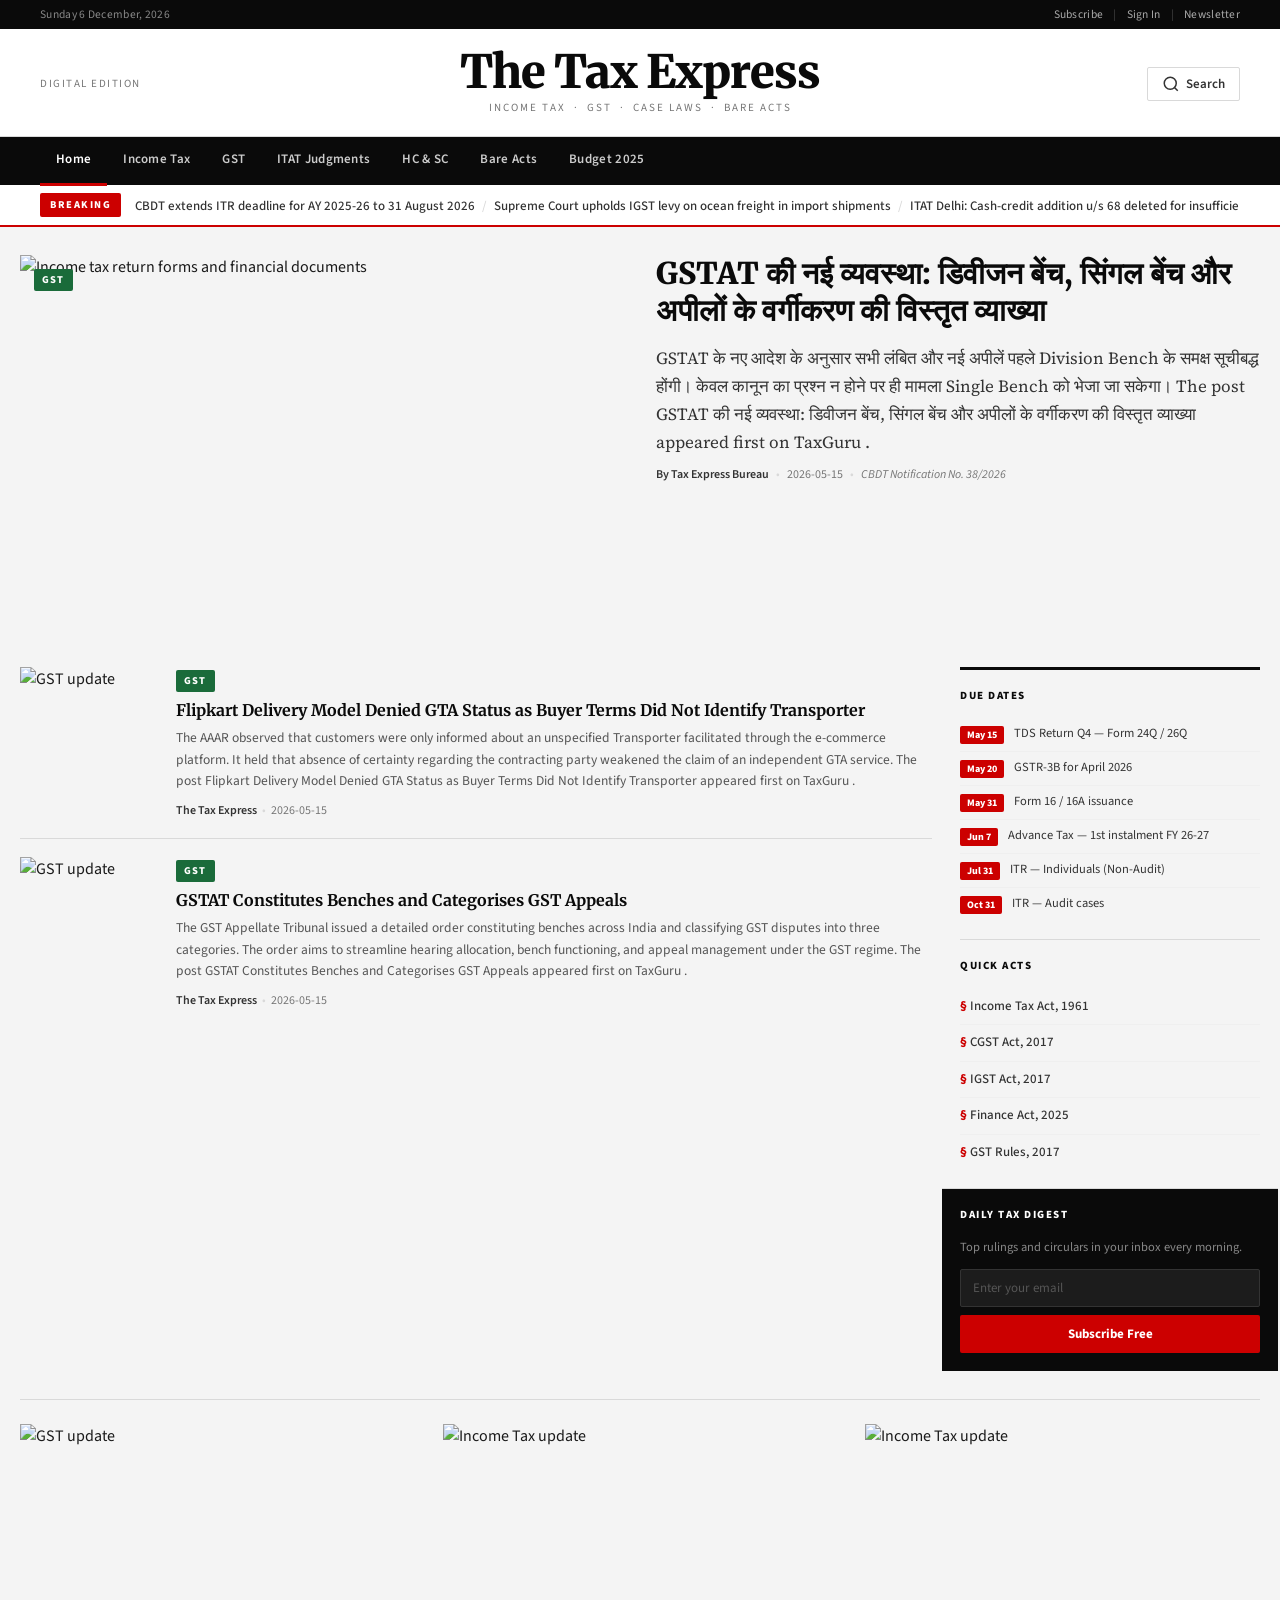
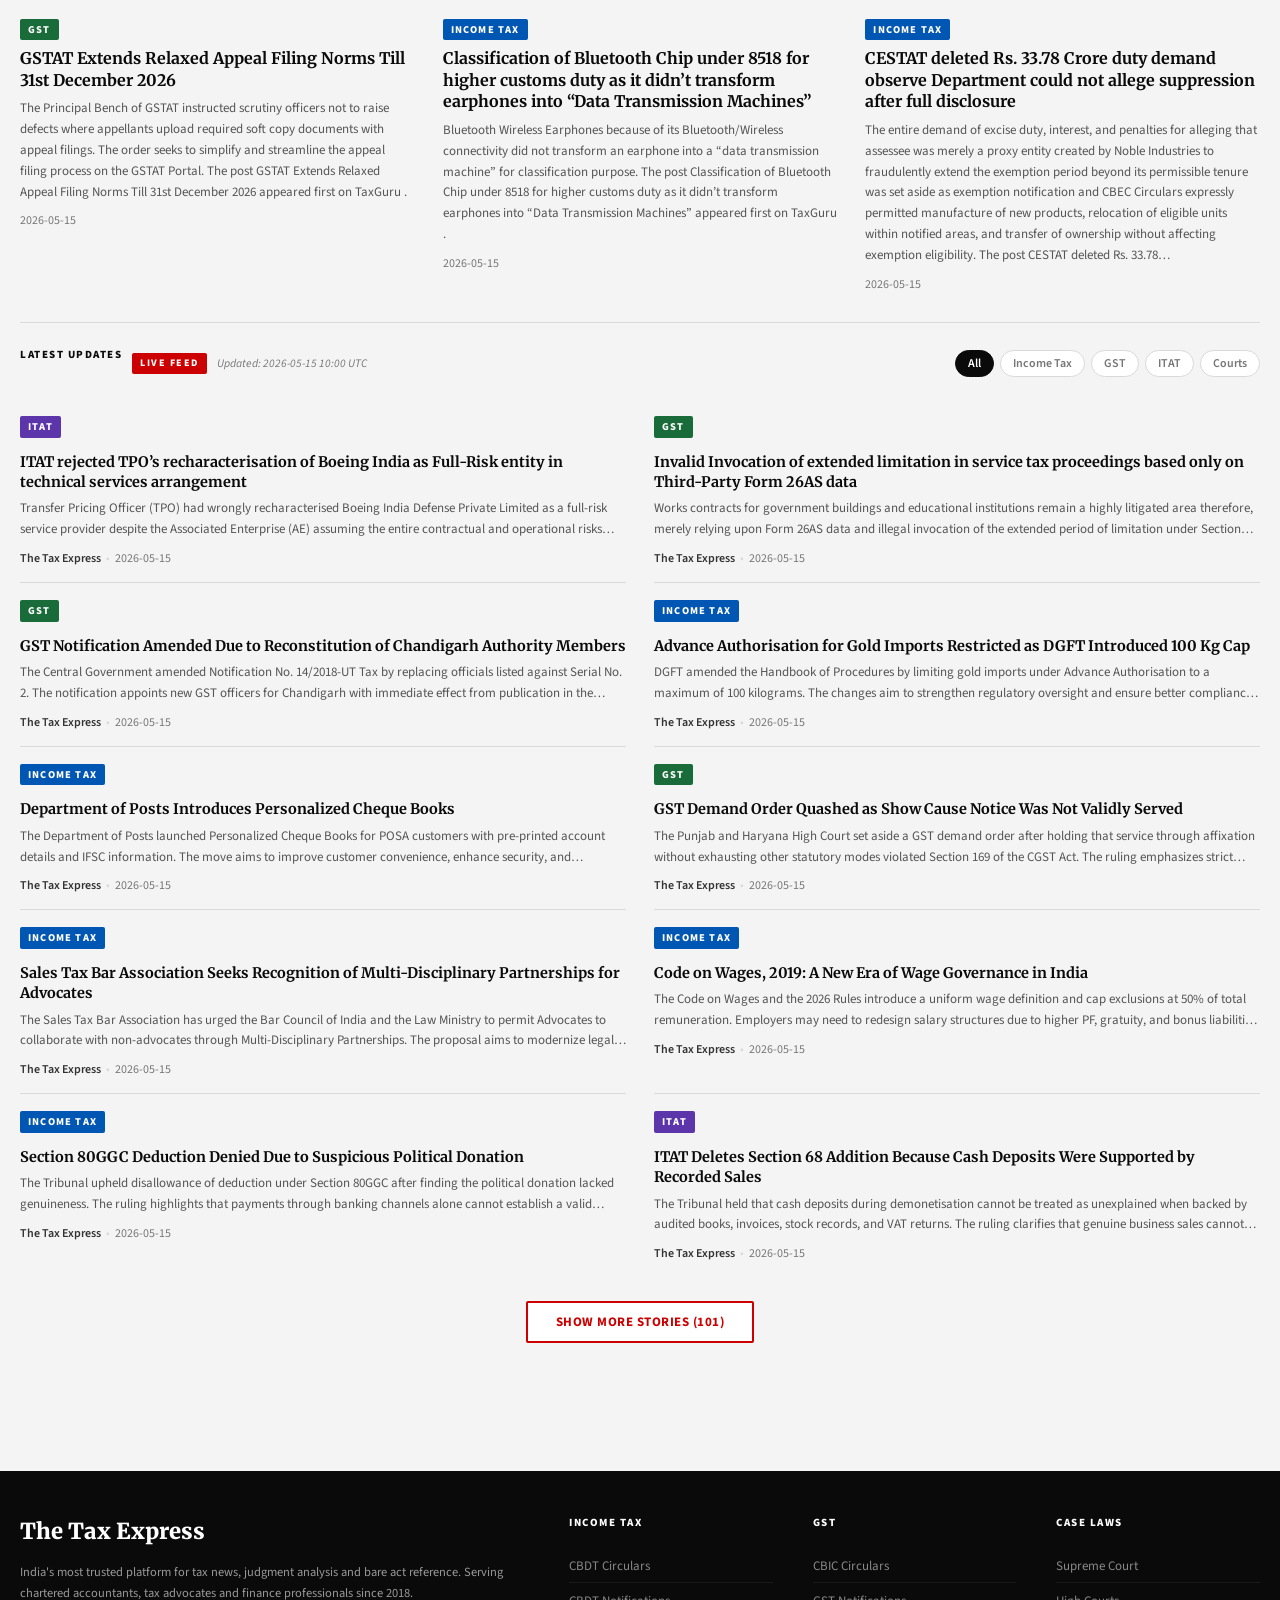
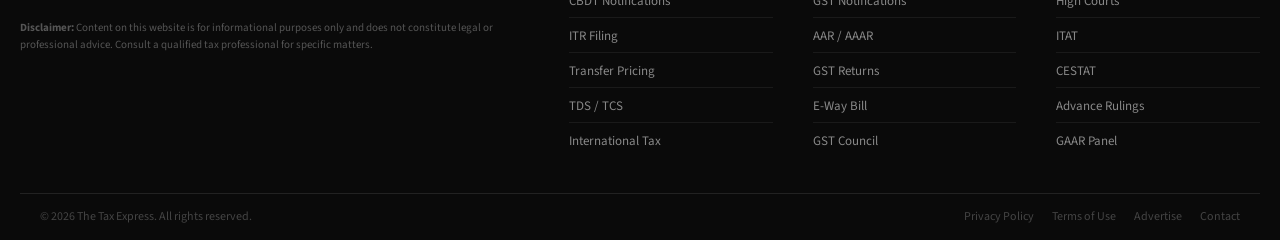
==== index.html @ 9c5e186b "FIFO home layout: 6 featured + live-10 + show-more Layout (FIFO, newest first):   [0] Lead story, [1" ====
<!DOCTYPE html>
<html lang="en">
<head>
  <meta charset="UTF-8" />
  <meta name="viewport" content="width=device-width, initial-scale=1.0" />
  <title>The Tax Express – India's Tax Intelligence Platform</title>
  <link rel="preconnect" href="https://fonts.googleapis.com" />
  <link href="https://fonts.googleapis.com/css2?family=Merriweather:ital,wght@0,300;0,400;0,700;0,900;1,400&family=Source+Sans+3:wght@300;400;500;600;700&family=Source+Serif+4:ital,opsz,wght@0,8..60,400;0,8..60,600;0,8..60,700;1,8..60,400&display=swap" rel="stylesheet" />
  <link rel="stylesheet" href="style.css" />
</head>
<body>

  <!-- Utility Bar -->
  <div class="util-bar">
    <div class="wrap util-bar__inner">
      <span id="js-date" class="util-bar__date"></span>
      <nav class="util-bar__nav">
        <a href="#">Subscribe</a>
        <span class="pipe">|</span>
        <a href="#">Sign In</a>
        <span class="pipe">|</span>
        <a href="#">Newsletter</a>
      </nav>
    </div>
  </div>

  <!-- Masthead -->
  <header class="masthead">
    <div class="wrap masthead__inner">
      <div class="masthead__left">
        <p class="masthead__edition">Digital Edition</p>
      </div>
      <div class="masthead__center">
        <a href="#" onclick="showSection('home',null);return false;" class="masthead__logo-link">
          <h1 class="masthead__logo">The Tax Express</h1>
          <p class="masthead__tagline">Income Tax &nbsp;&middot;&nbsp; GST &nbsp;&middot;&nbsp; Case Laws &nbsp;&middot;&nbsp; Bare Acts</p>
        </a>
      </div>
      <div class="masthead__right">
        <button class="masthead__search-btn" onclick="toggleSearch()">
          <svg width="18" height="18" viewBox="0 0 24 24" fill="none" stroke="currentColor" stroke-width="2"><circle cx="11" cy="11" r="8"/><line x1="21" y1="21" x2="16.65" y2="16.65"/></svg>
          Search
        </button>
      </div>
    </div>
    <div class="masthead__search-bar" id="js-search-bar">
      <div class="wrap">
        <input type="text" id="js-search-input" placeholder="Search judgments, sections, circulars…" />
        <button onclick="doSearch()">Search</button>
        <button class="close-btn" onclick="toggleSearch()">&#10005;</button>
      </div>
    </div>
  </header>

  <!-- Primary Navigation -->
  <nav class="primary-nav" id="js-nav">
    <div class="wrap primary-nav__inner">
      <button class="nav__hamburger" onclick="toggleMobileNav()">
        <span></span><span></span><span></span>
      </button>
      <ul class="nav__list" id="js-nav-list">
        <li><a href="#" class="nav__link is-active" data-section="home"     onclick="navClick(this)">Home</a></li>
        <li><a href="#" class="nav__link"            data-section="it-news" onclick="navClick(this)">Income Tax</a></li>
        <li><a href="#" class="nav__link"            data-section="gst"     onclick="navClick(this)">GST</a></li>
        <li><a href="#" class="nav__link"            data-section="itat"    onclick="navClick(this)">ITAT Judgments</a></li>
        <li><a href="#" class="nav__link"            data-section="hcsc"    onclick="navClick(this)">HC &amp; SC</a></li>
        <li><a href="#" class="nav__link"            data-section="bare"    onclick="navClick(this)">Bare Acts</a></li>
        <li><a href="#" class="nav__link"            data-section="budget"  onclick="navClick(this)">Budget 2025</a></li>
      </ul>
    </div>
  </nav>

  <!-- Breaking Ticker -->
  <div class="ticker">
    <div class="wrap ticker__inner">
      <span class="ticker__label">BREAKING</span>
      <div class="ticker__viewport">
        <div class="ticker__belt" id="js-ticker">
          <span>CBDT extends ITR deadline for AY 2025-26 to 31 August 2026</span>
          <span class="sep">&nbsp;/&nbsp;</span>
          <span>Supreme Court upholds IGST levy on ocean freight in import shipments</span>
          <span class="sep">&nbsp;/&nbsp;</span>
          <span>ITAT Delhi: Cash-credit addition u/s 68 deleted for insufficient evidence</span>
          <span class="sep">&nbsp;/&nbsp;</span>
          <span>GST Council: prosecution threshold raised to Rs 3 crore</span>
          <span class="sep">&nbsp;/&nbsp;</span>
          <span>Bombay HC: TDS u/s 194C not applicable on railway goods transport</span>
          <span class="sep">&nbsp;/&nbsp;</span>
          <span>CBIC Circular 231/2026 clarifies ITC on canteen services for factory workers</span>
          <span class="sep">&nbsp;/&nbsp;</span>
        </div>
      </div>
    </div>
  </div>

  <!-- ======================= PAGE SECTIONS ======================= -->
  <main class="page-main wrap">

    <!-- ===== HOME ===== -->
    <section id="home" class="page-section is-active">

      <div class="home-layout">

        <!-- Lead Story -->
        <article class="lead-story" onclick="openModal('modal-lead')">
          <div class="lead-story__img-wrap">
            <img class="story-img story-img--lg" src="https://images.unsplash.com/photo-1554224155-6726b3ff858f?auto=format&fit=crop&w=900&q=80" alt="Income tax return forms and financial documents" />
            <span class="story-flag story-flag--blue">Income Tax</span>
          </div>
          <div class="lead-story__body">
            <h2 class="lead-story__hed">CBDT Releases New ITR-1 to ITR-6 Forms for AY 2026-27; Capital Gains Schedule Revamped Following Budget 2025 Amendments</h2>
            <p class="lead-story__deck">Income Tax Department notifies all ITR forms for AY 2026-27 with a revamped Schedule CG that separately captures gains on equity instruments before and after July 23, 2024 — the date from which revised rates and holding periods under Finance Act 2025 apply.</p>
            <div class="story-byline">
              <span class="byline__author">By Tax Express Bureau</span>
              <span class="byline__sep">&nbsp;&bull;&nbsp;</span>
              <time class="byline__time">May 12, 2026, 9:00 AM IST</time>
              <span class="byline__sep">&nbsp;&bull;&nbsp;</span>
              <span class="byline__ref">CBDT Notification No. 38/2026</span>
            </div>
          </div>
        </article>

        <!-- Secondary + Sidebar -->
        <div class="mid-row">

          <!-- Secondary stories -->
          <div class="secondary-stack">

            <article class="h-story border-top" onclick="openModal('modal-1')">
              <div class="h-story__img">
                <img class="story-img story-img--sm" src="https://images.unsplash.com/photo-1568234928966-359c35dd8327?auto=format&fit=crop&w=400&q=80" alt="CBDT government notification" />
              </div>
              <div class="h-story__body">
                <span class="story-flag story-flag--blue">Income Tax</span>
                <h3 class="h-story__hed">CBDT Notifies Form 10-IEA for Section 115BAC(6) Option; Filing Mandatory Before ITR Due Date</h3>
                <p class="h-story__deck">Taxpayers carrying on business who wish to opt out of the new default regime for AY 2026-27 must now file the newly notified form by the due date u/s 139(1).</p>
                <div class="story-byline">
                  <span class="byline__author">Tax Express Desk</span>
                  <span class="byline__sep">&bull;</span>
                  <time>May 11, 2026</time>
                </div>
              </div>
            </article>

            <article class="h-story border-top" onclick="openModal('modal-2')">
              <div class="h-story__img">
                <img class="story-img story-img--sm" src="https://images.unsplash.com/photo-1507679799987-c73779587ccf?auto=format&fit=crop&w=400&q=80" alt="GST Council meeting" />
              </div>
              <div class="h-story__body">
                <span class="story-flag story-flag--green">GST</span>
                <h3 class="h-story__hed">55th GST Council Recommends Decriminalisation: Prosecution Threshold Raised to Rs 3 Crore, Compounding Liberalised</h3>
                <p class="h-story__deck">Council also recommended zero GST on term life insurance and 5% on health insurance, marking the most significant rate rationalisation in three years.</p>
                <div class="story-byline">
                  <span class="byline__author">Tax Express Bureau</span>
                  <span class="byline__sep">&bull;</span>
                  <time>May 9, 2026</time>
                </div>
              </div>
            </article>

          </div>

          <!-- Sidebar -->
          <aside class="home-sidebar">

            <div class="sidebar-block">
              <h4 class="sidebar-block__title">Due Dates</h4>
              <ul class="due-date-list">
                <li><span class="dd-badge">May 15</span>TDS Return Q4 &mdash; Form 24Q / 26Q</li>
                <li><span class="dd-badge">May 20</span>GSTR-3B for April 2026</li>
                <li><span class="dd-badge">May 31</span>Form 16 / 16A issuance</li>
                <li><span class="dd-badge">Jun 7</span>Advance Tax &mdash; 1st instalment FY 26-27</li>
                <li><span class="dd-badge">Jul 31</span>ITR &mdash; Individuals (Non-Audit)</li>
                <li><span class="dd-badge">Oct 31</span>ITR &mdash; Audit cases</li>
              </ul>
            </div>

            <div class="sidebar-block">
              <h4 class="sidebar-block__title">Quick Acts</h4>
              <ul class="quick-acts">
                <li><a href="#" onclick="navToAct('it-act')">Income Tax Act, 1961</a></li>
                <li><a href="#" onclick="navToAct('cgst-act')">CGST Act, 2017</a></li>
                <li><a href="#" onclick="navToAct('igst-act')">IGST Act, 2017</a></li>
                <li><a href="#" onclick="navToAct('it-act')">Finance Act, 2025</a></li>
                <li><a href="#" onclick="navToAct('cgst-act')">GST Rules, 2017</a></li>
              </ul>
            </div>

            <div class="sidebar-block sidebar-block--dark">
              <h4 class="sidebar-block__title sidebar-block__title--light">Daily Tax Digest</h4>
              <p class="newsletter-text">Top rulings and circulars in your inbox every morning.</p>
              <input type="email" class="newsletter-input" placeholder="Enter your email" />
              <button class="newsletter-btn" onclick="handleSubscribe()">Subscribe Free</button>
            </div>

          </aside>
        </div>

        <!-- Three-column story row -->
        <div class="divider-line"></div>
        <div class="three-col">

          <article class="v-story" style="cursor:pointer" onclick="openStoryByTitle('Section 56(2)(x)')">
            <img class="story-img story-img--med" src="https://images.unsplash.com/photo-1589829545856-d10d557cf95f?auto=format&fit=crop&w=500&q=80" alt="ITAT tribunal ruling" />
            <span class="story-flag story-flag--purple">ITAT Mumbai</span>
            <h3 class="v-story__hed">Section 56(2)(x) Not Applicable in NCLT-Sanctioned Group Restructuring</h3>
            <p class="v-story__deck">Special Bench holds deeming FMV mechanism cannot override substance of court-approved scheme.</p>
            <div class="story-byline"><time>May 8, 2026</time><span class="byline__sep">&bull;</span><span>ITA 3317/Mum/2024</span></div>
          </article>

          <article class="v-story" style="cursor:pointer" onclick="openStoryByTitle('Faceless Assessment: Personal Hearing')">
            <img class="story-img story-img--med" src="https://images.unsplash.com/photo-1521791136064-7986c2920216?auto=format&fit=crop&w=500&q=80" alt="Delhi High Court ruling" />
            <span class="story-flag story-flag--teal">Delhi HC</span>
            <h3 class="v-story__hed">Faceless Assessment: Personal Hearing Cannot Be Denied on Specific Request, Rules Delhi HC</h3>
            <p class="v-story__deck">Proviso to Section 144B(7)(vii) confers a statutory right; NFAC order set aside for fresh adjudication.</p>
            <div class="story-byline"><time>May 2, 2026</time><span class="byline__sep">&bull;</span><span>W.P.(C) 3421/2025</span></div>
          </article>

          <article class="v-story" style="cursor:pointer" onclick="openStoryByTitle('CBIC Circular Clarifies ITC Availability on Canteen')">
            <img class="story-img story-img--med" src="https://images.unsplash.com/photo-1460925895917-afdab827c52f?auto=format&fit=crop&w=500&q=80" alt="GST circular update" />
            <span class="story-flag story-flag--green">GST</span>
            <h3 class="v-story__hed">CBIC Circular Clarifies ITC Availability on Canteen Services Under Factories Act Obligation</h3>
            <p class="v-story__deck">Circular No. 231/2026 ends uncertainty; ITC now confirmed for statutory canteen obligations.</p>
            <div class="story-byline"><time>May 6, 2026</time><span class="byline__sep">&bull;</span><span>Circular 231/2026</span></div>
          </article>

        </div>

        <!-- Live Feed Row — auto-populated from news.json -->
        <div class="divider-line"></div>
        <div class="live-feed-header">
          <h3 class="row-label">Latest Updates</h3>
          <span class="live-badge">LIVE FEED</span>
          <span class="live-updated" id="js-live-updated"></span>
          <div class="live-filters">
            <button class="lf-btn is-active" onclick="filterLive('all',this)">All</button>
            <button class="lf-btn" onclick="filterLive('it',this)">Income Tax</button>
            <button class="lf-btn" onclick="filterLive('gst',this)">GST</button>
            <button class="lf-btn" onclick="filterLive('itat',this)">ITAT</button>
            <button class="lf-btn" onclick="filterLive('court',this)">Courts</button>
          </div>
        </div>
        <div class="live-feed-grid" id="js-live-feed">
          <!-- Populated by app.js — items[6-15] (latest 10) -->
          <div class="live-feed-loading">Loading latest updates…</div>
        </div>

        <!-- Show More Stories — items[16+], FIFO overflow -->
        <div id="js-show-more-wrap" style="display:none">
          <div class="show-more-bar">
            <button id="js-show-more-btn" class="show-more-btn" onclick="showMoreStories()">
              Show More Stories ▼
            </button>
          </div>
          <div class="live-feed-grid" id="js-more-stories">
            <!-- Pre-rendered by app.js, shown on click -->
          </div>
        </div>

      </div>
    </section><!-- /home -->

    <!-- ===== INCOME TAX NEWS ===== -->
    <section id="it-news" class="page-section">
      <div class="section-masthead">
        <span class="section-masthead__flag section-masthead__flag--blue">Income Tax</span>
        <h2 class="section-masthead__title">Income Tax News &amp; Updates</h2>
      </div>

      <div class="article-list">

        <article class="article-row border-top">
          <div class="article-row__img"><div class="img-placeholder img-placeholder--art"><span>CBDT</span></div></div>
          <div class="article-row__body">
            <span class="story-flag story-flag--blue">Circular</span>
            <h3 class="article-row__hed">CBDT Circular No. 4/2026: Condonation of Delay in Filing Forms 10-IC and 10-ID Available Up to March 2027</h3>
            <p class="article-row__text">The Board has issued Circular No. 4/2026 granting condonation of delay for companies that missed filing Form 10-IC (Section 115BAA) and Form 10-ID (Section 115BAB) for AY 2020-21 onwards. Applications must be made to the jurisdictional PCIT/CIT. No penalty shall be levied where delay is condoned, and consequential refund claims will be processed accordingly. The circular provides much-needed relief to companies that inadvertently missed the original deadline while otherwise meeting the substantive conditions for the concessional tax rate.</p>
            <div class="story-byline"><span class="byline__author">Tax Express Desk</span><span class="byline__sep">&bull;</span><time>May 11, 2026</time><span class="byline__sep">&bull;</span><span>Circular No. 4/2026</span></div>
          </div>
        </article>

        <article class="article-row border-top">
          <div class="article-row__img"><div class="img-placeholder img-placeholder--art"><span>Section 80G</span></div></div>
          <div class="article-row__body">
            <span class="story-flag story-flag--blue">Notification</span>
            <h3 class="article-row__hed">CBDT Notifies Updated List of Approved Institutions Under Section 80G(5)(vi) for FY 2025-26</h3>
            <p class="article-row__text">The updated list of charitable institutions approved under Section 80G(5)(vi) has been released via Notification No. 42/2026. Donations to these institutions qualify for 50% or 100% deduction, depending on their category. The notification supersedes the provisional approval list and takes effect from FY 2025-26. Donors are advised to verify current approval status on the income tax portal before claiming deductions.</p>
            <div class="story-byline"><span class="byline__author">Tax Express Bureau</span><span class="byline__sep">&bull;</span><time>May 9, 2026</time><span class="byline__sep">&bull;</span><span>Notification No. 42/2026</span></div>
          </div>
        </article>

        <article class="article-row border-top">
          <div class="article-row__img"><div class="img-placeholder img-placeholder--art"><span>Finance Act</span></div></div>
          <div class="article-row__body">
            <span class="story-flag story-flag--blue">Amendment</span>
            <h3 class="article-row__hed">Finance Act 2025: Key Amendments to Income Tax Act Taking Effect from AY 2026-27</h3>
            <p class="article-row__text">New tax slabs under Section 115BAC provide zero tax up to Rs 12 lakh with rebate u/s 87A. Standard deduction raised to Rs 75,000. Section 44AD threshold enhanced to Rs 3 crore for digital transactions. TDS rate on professional fees u/s 194J reduced to 7.5%. LTCG on listed equities now taxed at 12.5% without indexation; holding period for STCG treatment reduced to 12 months. Indexation benefit removed across all asset classes. Advance Pricing Agreement rollback extended to five years.</p>
            <div class="story-byline"><span class="byline__author">Analysis Desk</span><span class="byline__sep">&bull;</span><time>May 1, 2026</time><span class="byline__sep">&bull;</span><span>Finance Act, 2025</span></div>
          </div>
        </article>

        <article class="article-row border-top">
          <div class="article-row__img"><div class="img-placeholder img-placeholder--art"><span>ITR Forms</span></div></div>
          <div class="article-row__body">
            <span class="story-flag story-flag--blue">Compliance</span>
            <h3 class="article-row__hed">ITR Forms for AY 2026-27 Notified: Mandatory VDA Schedule, Foreign Account Disclosure Now in ITR-1</h3>
            <p class="article-row__text">CBDT has notified ITR Forms 1 through 7 for AY 2026-27 via Notification No. 38/2026. Key changes include a new schedule for crypto and virtual digital assets (VDA) in all forms, mandatory disclosure of foreign bank accounts in ITR-1, enhanced Schedule AL reporting, and a dedicated column for Section 115BBH tax on VDA income. The utility software will be available on the income tax portal from June 1, 2026.</p>
            <div class="story-byline"><span class="byline__author">Tax Express Bureau</span><span class="byline__sep">&bull;</span><time>Apr 28, 2026</time><span class="byline__sep">&bull;</span><span>Notification No. 38/2026</span></div>
          </div>
        </article>

        <article class="article-row border-top">
          <div class="article-row__img"><div class="img-placeholder img-placeholder--art"><span>Transfer Pricing</span></div></div>
          <div class="article-row__body">
            <span class="story-flag story-flag--blue">Transfer Pricing</span>
            <h3 class="article-row__hed">CBDT Draft Rules: Safe Harbour Margins Revised for IT/ITES and Intra-Group Loans Under Rule 10TD</h3>
            <p class="article-row__text">The Board has released draft rules proposing upward revision of safe harbour margins for IT and ITES transactions, with a new category for intra-group loan transactions at MCLR plus 150 basis points. Comments from stakeholders are invited within 30 days. The final rules, once notified, will be applicable from FY 2025-26 onwards and are expected to reduce transfer pricing disputes substantially.</p>
            <div class="story-byline"><span class="byline__author">Tax Express Desk</span><span class="byline__sep">&bull;</span><time>Apr 25, 2026</time><span class="byline__sep">&bull;</span><span>Draft Notification</span></div>
          </div>
        </article>

      </div>
    </section><!-- /it-news -->

    <!-- ===== GST ===== -->
    <section id="gst" class="page-section">
      <div class="section-masthead">
        <span class="section-masthead__flag section-masthead__flag--green">GST</span>
        <h2 class="section-masthead__title">GST News &amp; Updates</h2>
      </div>

      <div class="article-list">

        <article class="article-row border-top">
          <div class="article-row__img"><div class="img-placeholder img-placeholder--art"><span>CBIC</span></div></div>
          <div class="article-row__body">
            <span class="story-flag story-flag--green">Circular</span>
            <h3 class="article-row__hed">CBIC Circular 231/2026: Comprehensive Clarification on ITC for Canteen Services, Health Insurance and Employee Welfare</h3>
            <p class="article-row__text">Following the Supreme Court's Safari Retreats decision and conflicting AAR rulings, CBIC has issued a comprehensive master circular clarifying GST ITC treatment. Canteen services provided under Factories Act obligation are eligible for ITC. Health insurance for employees in hazardous occupations qualifies. Club memberships and personal use items remain blocked. Leased accommodation is available pro-rata to business use. The circular is intended to arrest further litigation at the pre-adjudication stage.</p>
            <div class="story-byline"><span class="byline__author">Tax Express Bureau</span><span class="byline__sep">&bull;</span><time>May 6, 2026</time><span class="byline__sep">&bull;</span><span>Circular No. 231/2026-GST</span></div>
          </div>
        </article>

        <article class="article-row border-top">
          <div class="article-row__img"><div class="img-placeholder img-placeholder--art"><span>Council</span></div></div>
          <div class="article-row__body">
            <span class="story-flag story-flag--green">GST Council</span>
            <h3 class="article-row__hed">55th GST Council: Term Life Insurance Exempt; Health Cover at 5%; Prosecution Bar Raised to Rs 3 Crore</h3>
            <p class="article-row__text">The 55th GST Council recommended zero rate for term life insurance premiums and 5% (without ITC) for health insurance. GST on electric commercial vehicles reduced to 5%. Prosecution threshold under CGST Act raised from Rs 2 crore to Rs 3 crore. An amnesty scheme for demands up to Rs 25 lakh as of April 1, 2026 has been proposed. Clarifications on online gaming taxation and actionable claims are expected in the forthcoming circular.</p>
            <div class="story-byline"><span class="byline__author">Tax Express Bureau</span><span class="byline__sep">&bull;</span><time>May 3, 2026</time><span class="byline__sep">&bull;</span><span>Council Press Release</span></div>
          </div>
        </article>

        <article class="article-row border-top">
          <div class="article-row__img"><div class="img-placeholder img-placeholder--art"><span>Delhi HC</span></div></div>
          <div class="article-row__body">
            <span class="story-flag story-flag--teal">Delhi HC</span>
            <h3 class="article-row__hed">Delhi HC Quashes Provisional Attachment U/S 83 CGST: Third-Party Property Cannot Be Attached Without Direct Nexus</h3>
            <p class="article-row__text">The Delhi High Court held that the power of provisional attachment u/s 83 is drastic and must be exercised strictly against the taxable person whose proceedings are pending. Attaching property of a third party without establishing nexus violates the statute. The Court reiterated that Section 83 cannot be used as a revenue recovery tool and ordered immediate release of the attached property.</p>
            <div class="story-byline"><span class="byline__author">Tax Express Desk</span><span class="byline__sep">&bull;</span><time>Apr 30, 2026</time><span class="byline__sep">&bull;</span><span>W.P. 7823/2025</span></div>
          </div>
        </article>

        <article class="article-row border-top">
          <div class="article-row__img"><div class="img-placeholder img-placeholder--art"><span>GSTR-9</span></div></div>
          <div class="article-row__body">
            <span class="story-flag story-flag--green">Compliance</span>
            <h3 class="article-row__hed">GSTR-9 and GSTR-9C for FY 2024-25 Extended to December 31, 2026; Self-Certification Below Rs 5 Crore Retained</h3>
            <p class="article-row__text">CBIC has extended the due date for annual returns and reconciliation statements for FY 2024-25. GSTR-9C self-certification remains available for taxpayers with aggregate turnover below Rs 5 crore. CBIC has also issued a revised format for GSTR-9 incorporating new fields for reporting ITC reversal under Rule 42/43 and HSN-level disclosure for outward supplies above Rs 50 lakh.</p>
            <div class="story-byline"><span class="byline__author">Tax Express Bureau</span><span class="byline__sep">&bull;</span><time>Apr 25, 2026</time><span class="byline__sep">&bull;</span><span>Notification No. 22/2026-CT</span></div>
          </div>
        </article>

      </div>
    </section><!-- /gst -->

    <!-- ===== ITAT ===== -->
    <section id="itat" class="page-section">
      <div class="section-masthead">
        <span class="section-masthead__flag section-masthead__flag--purple">Tribunal</span>
        <h2 class="section-masthead__title">ITAT Judgments</h2>
      </div>

      <div class="judgment-list">

        <article class="judgment-card border-top">
          <div class="judgment-card__meta-bar">
            <span class="j-citation">ITA No. 3317/Mum/2024</span>
            <span class="j-bench">ITAT Mumbai &mdash; Special Bench</span>
            <time class="j-date">May 8, 2026</time>
          </div>
          <h3 class="judgment-card__hed">Section 56(2)(x) Not Invocable Where Shares Transferred Below FMV Under NCLT-Sanctioned Restructuring Scheme</h3>
          <div class="judgment-card__parties"><strong>Between:</strong> XYZ Holdings Pvt. Ltd. v. PCIT-2, Mumbai</div>
          <div class="judgment-card__sections">Sections: 56(2)(x) &nbsp;&bull;&nbsp; 50CA &nbsp;&bull;&nbsp; Rule 11UA</div>
          <div class="judgment-card__columns">
            <div>
              <h4>Issue</h4>
              <p>Whether Section 56(2)(x) applies to share transfers made at less than FMV under a holding-subsidiary restructuring scheme sanctioned by the NCLT, or whether the deeming fiction is displaced by the substantive reality of the court-approved arrangement.</p>
            </div>
            <div>
              <h4>Held</h4>
              <p>The Special Bench held that where consideration is determined pursuant to a court-approved scheme and is not a colourable device to shift income, Section 56(2)(x) is not attracted. FMV under Rule 11UA is a computational mechanism, not a charging provision, and cannot override substance. Addition of Rs 18.4 crore deleted.</p>
            </div>
          </div>
          <div class="judgment-card__tags">
            <span class="jtag">Section 56(2)(x)</span><span class="jtag">FMV</span><span class="jtag">NCLT Scheme</span><span class="jtag">Restructuring</span>
          </div>
        </article>

        <article class="judgment-card border-top">
          <div class="judgment-card__meta-bar">
            <span class="j-citation">ITA No. 189/Bang/2025</span>
            <span class="j-bench">ITAT Bangalore</span>
            <time class="j-date">May 5, 2026</time>
          </div>
          <h3 class="judgment-card__hed">Penny Stock LTCG: Section 68 Addition Unsustainable Without Specific Evidence Linking Assessee to Accommodation Entry Arrangement</h3>
          <div class="judgment-card__parties"><strong>Between:</strong> Individual Taxpayer v. ITO, Ward 2(1), Bangalore</div>
          <div class="judgment-card__sections">Sections: 68 &nbsp;&bull;&nbsp; 10(38) (pre-amendment) &nbsp;&bull;&nbsp; 115BBE</div>
          <div class="judgment-card__columns">
            <div>
              <h4>Issue</h4>
              <p>Whether long-term capital gain on listed penny stocks can be treated as unexplained cash credits u/s 68 solely on the basis of a SEBI investigation report naming the scrip as price-manipulated, without establishing the assessee's direct involvement.</p>
            </div>
            <div>
              <h4>Held</h4>
              <p>Revenue must establish direct, specific link between assessee and accommodation entry providers. A generalised SEBI report is insufficient. Assessee's burden discharged through contract notes and demat statements. Tribunal applied the principle that tax authorities cannot proceed on suspicion alone.</p>
            </div>
          </div>
          <div class="judgment-card__tags">
            <span class="jtag">Section 68</span><span class="jtag">Penny Stock</span><span class="jtag">LTCG</span><span class="jtag">Accommodation Entry</span>
          </div>
        </article>

        <article class="judgment-card border-top">
          <div class="judgment-card__meta-bar">
            <span class="j-citation">ITA No. 5521/Del/2024</span>
            <span class="j-bench">ITAT Delhi</span>
            <time class="j-date">Apr 29, 2026</time>
          </div>
          <h3 class="judgment-card__hed">Section 14A Disallowance Capped at Actual Exempt Income Earned; Rule 8D Cannot Create Disallowance Exceeding Exempt Receipts</h3>
          <div class="judgment-card__parties"><strong>Between:</strong> ABC Finance Ltd. v. DCIT, Corporate Circle 5, Delhi</div>
          <div class="judgment-card__sections">Sections: 14A &nbsp;&bull;&nbsp; Rule 8D &nbsp;&bull;&nbsp; 57</div>
          <div class="judgment-card__columns">
            <div>
              <h4>Issue</h4>
              <p>AO computed Section 14A disallowance at Rs 3.2 crore under Rule 8D against actual exempt income of only Rs 45 lakh. Whether disallowance can exceed exempt income earned.</p>
            </div>
            <div>
              <h4>Held</h4>
              <p>Following settled High Court authority, Tribunal restricted disallowance to Rs 45 lakh — the actual exempt income. Rule 8D is a mechanism for computation, not an independent charging provision. Disallowance exceeding exempt income is legally untenable.</p>
            </div>
          </div>
          <div class="judgment-card__tags">
            <span class="jtag">Section 14A</span><span class="jtag">Rule 8D</span><span class="jtag">Disallowance</span><span class="jtag">Exempt Income</span>
          </div>
        </article>

        <article class="judgment-card border-top">
          <div class="judgment-card__meta-bar">
            <span class="j-citation">ITA No. 820/Chd/2025</span>
            <span class="j-bench">ITAT Chandigarh</span>
            <time class="j-date">Apr 22, 2026</time>
          </div>
          <h3 class="judgment-card__hed">Voluntary Disclosure of Income Before AO Detection Extinguishes Penalty Liability Under Section 271(1)(c)</h3>
          <div class="judgment-card__parties"><strong>Between:</strong> M/s Sharma Builders v. DCIT, Circle 1, Chandigarh</div>
          <div class="judgment-card__sections">Sections: 271(1)(c) &nbsp;&bull;&nbsp; 270A &nbsp;&bull;&nbsp; 153A</div>
          <div class="judgment-card__columns">
            <div>
              <h4>Issue</h4>
              <p>Whether penalty u/s 271(1)(c) can be levied where the assessee proactively disclosed additional income during assessment proceedings before the AO made any specific detection.</p>
            </div>
            <div>
              <h4>Held</h4>
              <p>Following Price Waterhouse Coopers (SC), voluntary disclosure before detection negates the mens rea of concealment. Penalty proceedings require both actus reus and culpable intent. Bonafides of assessee demonstrated by proactive disclosure. Penalty of Rs 62 lakh cancelled.</p>
            </div>
          </div>
          <div class="judgment-card__tags">
            <span class="jtag">Section 271(1)(c)</span><span class="jtag">Penalty</span><span class="jtag">Voluntary Disclosure</span><span class="jtag">Bonafides</span>
          </div>
        </article>

        <!-- India Kanoon – Live Judgment 1 -->
        <article class="judgment-card border-top">
          <div class="judgment-card__meta-bar">
            <span class="j-citation">ITA No. 9038/Mum/2025</span>
            <span class="j-bench">ITAT Mumbai – "G" Bench</span>
            <time class="j-date">Apr 20, 2026</time>
          </div>
          <h3 class="judgment-card__hed">Section 148 Reassessment Quashed for Non-Compliance With Mandatory Faceless Mechanism Under Section 151A</h3>
          <div class="judgment-card__parties"><strong>Between:</strong> ITO, Ward 19(1)(1), Mumbai v. Geeta Kirit Muchhala, Mumbai</div>
          <div class="judgment-card__sections">Sections: 68 &nbsp;&bull;&nbsp; 115BBE &nbsp;&bull;&nbsp; 147 &nbsp;&bull;&nbsp; 148 &nbsp;&bull;&nbsp; 151A &nbsp;&bull;&nbsp; 158AB</div>
          <div class="judgment-card__columns">
            <div>
              <h4>Issue</h4>
              <p>Whether reassessment proceedings and consequent addition of Rs 1.61 crore u/s 68 are valid where the notice u/s 148 was not issued through the mandatory faceless assessment mechanism prescribed under Section 151A of the Income Tax Act.</p>
            </div>
            <div>
              <h4>Held</h4>
              <p>Tribunal dismissed Revenue appeal. Reassessment notice not routed through the Section 151A faceless mechanism is jurisdictionally invalid. Once the foundational jurisdiction is undermined by a binding High Court judgment in the assessee's own case, the entire assessment including substantive additions cannot survive. Revenue appeal dismissed.</p>
            </div>
          </div>
          <div class="judgment-card__tags">
            <span class="jtag">Section 148</span><span class="jtag">Section 151A</span><span class="jtag">Faceless Assessment</span><span class="jtag">Reassessment</span><span class="jtag">Section 68</span>
            <a href="https://indiankanoon.org/doc/124958782/" target="_blank" class="jtag" style="background:#0a0a0a;color:#fff;text-decoration:none;">View on India Kanoon ↗</a>
          </div>
        </article>

        <!-- India Kanoon – Live Judgment 2 -->
        <article class="judgment-card border-top">
          <div class="judgment-card__meta-bar">
            <span class="j-citation">ITAT Delhi – Bench 'B'</span>
            <span class="j-bench">ITAT New Delhi</span>
            <time class="j-date">Jan 14, 2026</time>
          </div>
          <h3 class="judgment-card__hed">Kanpur Development Authority Entitled to Exemption u/s 11; Infrastructure Funds Received Under Government Orders Not Taxable</h3>
          <div class="judgment-card__parties"><strong>Between:</strong> DCIT, CGO Complex v. Kanpur Development Authority (AY 2012-13)</div>
          <div class="judgment-card__sections">Sections: 2(15) &nbsp;&bull;&nbsp; 11 &nbsp;&bull;&nbsp; 12 &nbsp;&bull;&nbsp; 12A &nbsp;&bull;&nbsp; 12AA &nbsp;&bull;&nbsp; 143(3)</div>
          <div class="judgment-card__columns">
            <div>
              <h4>Issue</h4>
              <p>Whether Kanpur Development Authority, a statutory body, qualifies for charitable exemption u/s 11 and 12; whether infrastructure fund of Rs 10.97 crore received under government orders is taxable; and whether contribution of Rs 20 lakh to AwasBandhu is an allowable application of income.</p>
            </div>
            <div>
              <h4>Held</h4>
              <p>Tribunal dismissed Revenue appeal. Authority established for public development purposes qualifies as charitable under Section 2(15). Infrastructure funds received under government orders and utilised per state committee directives are non-taxable. Contribution to AwasBandhu constitutes permissible application of income under Section 11.</p>
            </div>
          </div>
          <div class="judgment-card__tags">
            <span class="jtag">Section 11</span><span class="jtag">Section 12</span><span class="jtag">Charitable Exemption</span><span class="jtag">Development Authority</span><span class="jtag">Section 2(15)</span>
            <a href="https://indiankanoon.org/doc/59842959/" target="_blank" class="jtag" style="background:#0a0a0a;color:#fff;text-decoration:none;">View on India Kanoon ↗</a>
          </div>
        </article>

        <!-- India Kanoon – Live Judgment 3 -->
        <article class="judgment-card border-top">
          <div class="judgment-card__meta-bar">
            <span class="j-citation">ITAT Chennai – 'B' Bench</span>
            <span class="j-bench">ITAT Chennai</span>
            <time class="j-date">Feb 17, 2026</time>
          </div>
          <h3 class="judgment-card__hed">Approval for Post-Three-Year Reassessment Must Come from Specified Authority u/s 151(ii); PCIT Approval Invalid</h3>
          <div class="judgment-card__parties"><strong>Between:</strong> Aman Gupta, Chennai v. DCIT, Circle 1, Chennai (AY 2016-17)</div>
          <div class="judgment-card__sections">Sections: 148 &nbsp;&bull;&nbsp; 148A &nbsp;&bull;&nbsp; 151(ii) &nbsp;&bull;&nbsp; 69A</div>
          <div class="judgment-card__columns">
            <div>
              <h4>Issue</h4>
              <p>Whether reassessment notice issued beyond three years is valid where approval was obtained from the Principal Commissioner of Income Tax instead of the Specified Authority designated under Section 151(ii) of the Income Tax Act.</p>
            </div>
            <div>
              <h4>Held</h4>
              <p>Tribunal allowed the appeal and quashed reassessment. For notices issued beyond three years, Section 151(ii) mandates approval only from the Specified Authority. Approval from PCIT who does not hold that designation is without jurisdiction. Notices u/s 148A(d) and 148 both quashed. Addition u/s 69A cannot survive.</p>
            </div>
          </div>
          <div class="judgment-card__tags">
            <span class="jtag">Section 148</span><span class="jtag">Section 151(ii)</span><span class="jtag">Specified Authority</span><span class="jtag">Reassessment</span><span class="jtag">Section 69A</span>
            <a href="https://indiankanoon.org/doc/4770093/" target="_blank" class="jtag" style="background:#0a0a0a;color:#fff;text-decoration:none;">View on India Kanoon ↗</a>
          </div>
        </article>

      </div>
    </section><!-- /itat -->

    <!-- ===== HC & SC ===== -->
    <section id="hcsc" class="page-section">
      <div class="section-masthead">
        <span class="section-masthead__flag section-masthead__flag--teal">Courts</span>
        <h2 class="section-masthead__title">High Court &amp; Supreme Court Rulings</h2>
      </div>

      <div class="judgment-list">

        <article class="judgment-card border-top">
          <div class="judgment-card__meta-bar">
            <span class="j-citation">Civil Appeal No. 4789/2025</span>
            <span class="j-bench">Supreme Court of India &mdash; 3-Judge Bench</span>
            <time class="j-date">May 10, 2026</time>
          </div>
          <h3 class="judgment-card__hed">SC: Satisfaction Note Mandatory Before Section 153C Notice; Jurisdictional Defect Makes Entire Proceedings Void Ab Initio</h3>
          <div class="judgment-card__parties"><strong>Between:</strong> PCIT-3, Mumbai v. Veedhata Tower Pvt. Ltd.</div>
          <div class="judgment-card__sections">Sections: 132 &nbsp;&bull;&nbsp; 153A &nbsp;&bull;&nbsp; 153C &nbsp;&bull;&nbsp; 158BD</div>
          <div class="judgment-card__columns">
            <div>
              <h4>Issue</h4>
              <p>Two issues: (i) Whether satisfaction note must be recorded before issuance of Section 153C notice; (ii) Whether a separate satisfaction note is required where the same AO exercises jurisdiction over both the searched person and the other person.</p>
            </div>
            <div>
              <h4>Held</h4>
              <p>On (i): Recording satisfaction before notice is a jurisdictional pre-condition; non-compliance renders proceedings void. On (ii): Even where the same AO has dual jurisdiction, an independent satisfaction note based on cogent material is required. The phrase "belong to" denotes authorship, not mere relevance. Revenue appeal dismissed.</p>
            </div>
          </div>
          <div class="judgment-card__tags">
            <span class="jtag">Section 153C</span><span class="jtag">Satisfaction Note</span><span class="jtag">Search Assessment</span><span class="jtag">Jurisdictional</span>
          </div>
        </article>

        <article class="judgment-card border-top">
          <div class="judgment-card__meta-bar">
            <span class="j-citation">W.P.(C) 3421/2025</span>
            <span class="j-bench">Delhi High Court</span>
            <time class="j-date">May 2, 2026</time>
          </div>
          <h3 class="judgment-card__hed">Faceless Assessment: NFAC Cannot Deny Personal Hearing on Specific Written Request; Natural Justice Violation Set Aside</h3>
          <div class="judgment-card__parties"><strong>Between:</strong> M/s Global Tech Solutions Pvt. Ltd. v. NFAC, Delhi</div>
          <div class="judgment-card__sections">Sections: 144B &nbsp;&bull;&nbsp; 144C &nbsp;&bull;&nbsp; Article 14, Constitution</div>
          <div class="judgment-card__columns">
            <div>
              <h4>Issue</h4>
              <p>Whether NFAC can deny personal hearing where the assessee made a specific written request under the proviso to Section 144B(7)(vii) before an addition of Rs 8.5 crore was proposed.</p>
            </div>
            <div>
              <h4>Held</h4>
              <p>The right to personal hearing is a statutory right and cannot be denied by the NFAC irrespective of the faceless assessment framework. The assessment order was passed in clear violation of natural justice. Assessment set aside for fresh adjudication with personal hearing. HC imposed costs of Rs 10,000 on Revenue.</p>
            </div>
          </div>
          <div class="judgment-card__tags">
            <span class="jtag">Section 144B</span><span class="jtag">Faceless Assessment</span><span class="jtag">Natural Justice</span><span class="jtag">Personal Hearing</span>
          </div>
        </article>

        <article class="judgment-card border-top">
          <div class="judgment-card__meta-bar">
            <span class="j-citation">Tax Appeal No. 129/2025</span>
            <span class="j-bench">Gujarat High Court</span>
            <time class="j-date">Apr 24, 2026</time>
          </div>
          <h3 class="judgment-card__hed">Non-Compete Fee Received on Sale of Pharmaceutical Division Chargeable as Business Income u/s 28(va); Not Capital Receipt</h3>
          <div class="judgment-card__parties"><strong>Between:</strong> Ahmedabad Pharma Pvt. Ltd. v. PCIT, Ahmedabad</div>
          <div class="judgment-card__sections">Sections: 28(va) &nbsp;&bull;&nbsp; 55(2)(a) &nbsp;&bull;&nbsp; 45</div>
          <div class="judgment-card__columns">
            <div>
              <h4>Issue</h4>
              <p>Whether non-compete fee received by a company for agreeing not to carry on its pharmaceutical business for five years, paid simultaneously with the sale of the division, is taxable as business income or as a capital receipt.</p>
            </div>
            <div>
              <h4>Held</h4>
              <p>Section 28(va) specifically includes any sum received for restricting or limiting business activity. The fact that the underlying business has been transferred does not convert the non-compete fee into a capital receipt. The restrictive covenant is a separate obligation, and the fee therefor falls squarely within the charging provision.</p>
            </div>
          </div>
          <div class="judgment-card__tags">
            <span class="jtag">Section 28(va)</span><span class="jtag">Non-Compete Fee</span><span class="jtag">Business Income</span><span class="jtag">Capital Gains</span>
          </div>
        </article>

        <!-- India Kanoon – Delhi HC -->
        <article class="judgment-card border-top">
          <div class="judgment-card__meta-bar">
            <span class="j-citation">ITA No. 260A – PCIT-7 vs Atul Goel</span>
            <span class="j-bench">Delhi High Court</span>
            <time class="j-date">Jan 12, 2026</time>
          </div>
          <h3 class="judgment-card__hed">Reassessment on Client Code Modification Transactions Unsustainable; No Income Escapes Where Tax Already Paid at Highest Rate</h3>
          <div class="judgment-card__parties"><strong>Between:</strong> Pr. Commissioner of Income Tax-7, Delhi v. Atul Goel</div>
          <div class="judgment-card__sections">Sections: 147 &nbsp;&bull;&nbsp; 148 &nbsp;&bull;&nbsp; 143(3) &nbsp;&bull;&nbsp; 260A</div>
          <div class="judgment-card__columns">
            <div>
              <h4>Issue</h4>
              <p>Whether reassessment proceedings based on alleged "Client Code Modification" transactions were justified where no specific company or correct broker name appeared in the AO's reasons and the assessee had already disclosed and paid tax at the highest applicable rate on those transactions.</p>
            </div>
            <div>
              <h4>Held</h4>
              <p>Delhi HC dismissed Revenue appeal confirming ITAT's finding that reassessment was without application of mind. Where the assessee has already paid tax on the same transactions at the highest applicable rate, no income can be said to have escaped assessment. The AO lacked tangible material to form a genuine belief of escapement.</p>
            </div>
          </div>
          <div class="judgment-card__tags">
            <span class="jtag">Section 147</span><span class="jtag">Section 148</span><span class="jtag">Client Code Modification</span><span class="jtag">Reassessment</span><span class="jtag">Escaped Assessment</span>
            <a href="https://indiankanoon.org/doc/97699235/" target="_blank" class="jtag" style="background:#0a0a0a;color:#fff;text-decoration:none;">View on India Kanoon ↗</a>
          </div>
        </article>

        <!-- India Kanoon – Gauhati HC GST -->
        <article class="judgment-card border-top">
          <div class="judgment-card__meta-bar">
            <span class="j-citation">WP(C)/6666/2024</span>
            <span class="j-bench">Gauhati High Court</span>
            <time class="j-date">Feb 12, 2026</time>
          </div>
          <h3 class="judgment-card__hed">SCN Under Section 73 CGST Issued One Day Before Deadline Valid; Corresponding Date Rule Applies to GST Limitation Periods</h3>
          <div class="judgment-card__parties"><strong>Between:</strong> M/s Surya Business Pvt. Ltd. v. State of Assam &amp; Others</div>
          <div class="judgment-card__sections">Sections: 73(2) CGST Act &nbsp;&bull;&nbsp; Article 226 Constitution &nbsp;&bull;&nbsp; Section 9, General Clauses Act</div>
          <div class="judgment-card__columns">
            <div>
              <h4>Issue</h4>
              <p>Whether a Show Cause Notice for excess ITC for FY 2020-21 issued on 29.11.2024 satisfies the requirement of Section 73(2) CGST Act that the notice be issued "at least three months prior" to the order deadline of 28.02.2025.</p>
            </div>
            <div>
              <h4>Held</h4>
              <p>Gauhati HC dismissed the writ petition. Applying the corresponding date rule from <em>Dodds v. Walker</em> via the General Clauses Act, the notice issued 29.11.2024 is fully within the three-month window before the 28.02.2025 order deadline. The petition challenging the SCN as barred by limitation was rejected.</p>
            </div>
          </div>
          <div class="judgment-card__tags">
            <span class="jtag">Section 73 CGST</span><span class="jtag">Show Cause Notice</span><span class="jtag">Limitation</span><span class="jtag">Corresponding Date Rule</span><span class="jtag">ITC</span>
            <a href="https://indiankanoon.org/doc/180464323/" target="_blank" class="jtag" style="background:#0a0a0a;color:#fff;text-decoration:none;">View on India Kanoon ↗</a>
          </div>
        </article>

      </div>
    </section><!-- /hcsc -->

    <!-- ===== BARE ACTS ===== -->
    <section id="bare" class="page-section">
      <div class="section-masthead">
        <span class="section-masthead__flag section-masthead__flag--dark">Reference</span>
        <h2 class="section-masthead__title">Bare Acts &amp; Key Provisions</h2>
      </div>

      <!-- Full Act Viewer Promo Card -->
      <div class="bare-act-promo">
        <div class="bare-act-promo__left">
          <span class="bap-badge">NEW</span>
          <div>
            <h3 class="bap-title">Income-Tax Act, 2025 — Full Section Viewer</h3>
            <p class="bap-desc">Browse all 220+ sections section-by-section, with chapter navigation, search, and Finance Act 2026 amendments — just like Taxmann.</p>
          </div>
        </div>
        <a href="it-act-2025.html" target="_blank" class="bap-btn">Open Full Viewer ↗</a>
      </div>

      <div class="acts-nav">
        <button class="act-tab is-active" data-act="it-act"   onclick="switchAct('it-act', this)">Income Tax Act — Key Sections</button>
        <button class="act-tab"           data-act="cgst-act" onclick="switchAct('cgst-act', this)">CGST Act, 2017</button>
        <button class="act-tab"           data-act="igst-act" onclick="switchAct('igst-act', this)">IGST Act, 2017</button>
      </div>

      <!-- Income Tax Act -->
      <div id="it-act" class="act-panel is-active">
        <div class="act-search-bar">
          <input type="text" placeholder="Search by section number or keyword…" oninput="filterSections(this, 'it-act')" />
        </div>
        <div class="provision-list">

          <div class="provision border-top" data-text="section 4 charge income tax levy">
            <div class="provision__num">S.4</div>
            <div class="provision__body">
              <h4>Charge of Income-Tax</h4>
              <p>(1) Where any Central Act enacts that income-tax shall be charged for any assessment year at any rate or rates, income-tax at that rate or those rates shall be charged for that year in accordance with, and subject to the provisions of, this Act in respect of the total income of every person.</p>
              <p>(2) In respect of income chargeable under sub-section (1), income-tax shall be deducted at the source or paid in advance, where it is so deductible or payable under any provision of this Act.</p>
            </div>
          </div>

          <div class="provision border-top" data-text="section 9 income deemed accrued arise india business connection">
            <div class="provision__num">S.9</div>
            <div class="provision__body">
              <h4>Income Deemed to Accrue or Arise in India</h4>
              <p>(1) The following incomes shall be deemed to accrue or arise in India:&mdash; (i) all income accruing or arising, whether directly or indirectly, through or from any business connection in India, or through or from any property in India, or through or from any asset or source of income in India, or through the transfer of a capital asset situate in India.</p>
            </div>
          </div>

          <div class="provision border-top" data-text="section 14A expenditure exempt income disallowance rule 8D">
            <div class="provision__num">S.14A</div>
            <div class="provision__body">
              <h4>Expenditure Incurred in Relation to Income Not Includible in Total Income</h4>
              <p>(1) For the purposes of computing the total income under this Chapter, no deduction shall be allowed in respect of expenditure incurred by the assessee in relation to income which does not form part of the total income under this Act.</p>
              <p>(2) The Assessing Officer shall determine the amount of expenditure incurred in relation to such income which does not form part of the total income under this Act in accordance with such method as may be prescribed, if the Assessing Officer, having regard to the accounts of the assessee, is not satisfied with the correctness of the claim of the assessee.</p>
            </div>
          </div>

          <div class="provision border-top" data-text="section 37 general deduction business expenditure wholly exclusively">
            <div class="provision__num">S.37</div>
            <div class="provision__body">
              <h4>General Deduction for Business Expenditure</h4>
              <p>(1) Any expenditure (not being expenditure of the nature described in sections 30 to 36 and not being in the nature of capital expenditure or personal expenses of the assessee), laid out or expended wholly and exclusively for the purposes of the business or profession shall be allowed in computing the income chargeable under the head "Profits and gains of business or profession".</p>
              <p><em>Explanation 1:</em> Any expenditure incurred by an assessee for any purpose which is an offence or which is prohibited by law shall not be deemed to have been incurred for the purpose of business or profession and no deduction or allowance shall be made in respect of such expenditure.</p>
            </div>
          </div>

          <div class="provision border-top" data-text="section 45 capital gains charge transfer">
            <div class="provision__num">S.45</div>
            <div class="provision__body">
              <h4>Capital Gains &mdash; Charge to Tax</h4>
              <p>(1) Any profits or gains arising from the transfer of a capital asset effected in the previous year shall, save as otherwise provided in sections 54, 54B, 54D, 54E, 54EA, 54EB, 54F, 54G and 54H, be chargeable to income-tax under the head "Capital gains", and shall be deemed to be the income of the previous year in which the transfer took place.</p>
            </div>
          </div>

          <div class="provision border-top" data-text="section 56 income other sources 56(2)(x) gifts FMV">
            <div class="provision__num">S.56(2)(x)</div>
            <div class="provision__body">
              <h4>Income from Other Sources &mdash; Receipts Without / Inadequate Consideration</h4>
              <p>Where any person receives, in any previous year, from any person or persons on or after the 1st day of April, 2017, (a) any sum of money, without consideration, the aggregate value of which exceeds fifty thousand rupees, the whole of the aggregate value of such sum; (b) any immovable property, without consideration, the stamp duty value of which exceeds fifty thousand rupees, the stamp duty value of such property; (c) any property other than immovable property, without consideration, the aggregate fair market value of which exceeds fifty thousand rupees…</p>
            </div>
          </div>

          <div class="provision border-top" data-text="section 68 cash credits unexplained income">
            <div class="provision__num">S.68</div>
            <div class="provision__body">
              <h4>Cash Credits</h4>
              <p>Where any sum is found credited in the books of an assessee maintained for any previous year, and the assessee offers no explanation about the nature and source thereof or the explanation offered by him is not, in the opinion of the Assessing Officer, satisfactory, the sum so credited may be charged to income-tax as the income of the assessee of that previous year.</p>
              <p><em>Proviso:</em> Where the assessee is a company (not being a company in which the public are substantially interested) and the sum credited consists of share application money, share capital, share premium or any such amount, any explanation offered shall be deemed not satisfactory unless the source of funds in the hands of the subscriber is also explained to the satisfaction of the Assessing Officer.</p>
            </div>
          </div>

          <div class="provision border-top" data-text="section 115BAC new tax regime slabs individuals HUF">
            <div class="provision__num">S.115BAC</div>
            <div class="provision__body">
              <h4>Tax on Income of Individuals and HUF under New Tax Regime</h4>
              <p>Income-tax payable at the following rates for individuals / HUFs under the new default regime (AY 2026-27): Up to Rs 3,00,000 &mdash; Nil &bull; Rs 3,00,001 to Rs 7,00,000 &mdash; 5% &bull; Rs 7,00,001 to Rs 10,00,000 &mdash; 10% &bull; Rs 10,00,001 to Rs 12,00,000 &mdash; 15% &bull; Rs 12,00,001 to Rs 15,00,000 &mdash; 20% &bull; Above Rs 15,00,000 &mdash; 30%.</p>
              <p>Rebate u/s 87A available up to Rs 60,000 where total income does not exceed Rs 12,00,000. Standard deduction of Rs 75,000 available for salaried individuals and pensioners.</p>
            </div>
          </div>

          <div class="provision border-top" data-text="section 153C search assessment other person satisfaction">
            <div class="provision__num">S.153C</div>
            <div class="provision__body">
              <h4>Assessment of Income of Any Other Person</h4>
              <p>Notwithstanding anything contained in section 139, 147, 148, 149, 151 and 153, where the Assessing Officer is satisfied that any money, bullion, jewellery or other valuable article or thing or books of account or documents seized or requisitioned <em>belong to</em> a person other than the person referred to in section 153A, the books of account or documents or assets shall be handed over to the Assessing Officer having jurisdiction over such other person and that Assessing Officer shall proceed against each such other person and issue notice and assess or reassess the income of such other person in accordance with the provisions of section 153A.</p>
            </div>
          </div>

        </div>
      </div><!-- /it-act -->

      <!-- CGST Act -->
      <div id="cgst-act" class="act-panel">
        <div class="act-search-bar">
          <input type="text" placeholder="Search by section number or keyword…" oninput="filterSections(this, 'cgst-act')" />
        </div>
        <div class="provision-list">

          <div class="provision border-top" data-text="section 7 supply scope meaning sale transfer barter">
            <div class="provision__num">S.7</div>
            <div class="provision__body">
              <h4>Scope of Supply</h4>
              <p>(1) For the purposes of this Act, the expression "supply" includes &mdash; (a) all forms of supply of goods or services or both such as sale, transfer, barter, exchange, licence, rental, lease or disposal made or agreed to be made for a consideration by a person in the course or furtherance of business; (b) import of services for a consideration whether or not in the course or furtherance of business; (c) the activities specified in Schedule I, made or agreed to be made without a consideration.</p>
            </div>
          </div>

          <div class="provision border-top" data-text="section 16 input tax credit eligibility conditions">
            <div class="provision__num">S.16</div>
            <div class="provision__body">
              <h4>Eligibility and Conditions for Taking Input Tax Credit</h4>
              <p>(1) Every registered person shall, subject to such conditions and restrictions as may be prescribed, be entitled to take credit of input tax charged on any supply of goods or services or both to him which are used or intended to be used in the course or furtherance of his business.</p>
              <p>(2) No registered person shall be entitled to ITC unless &mdash; (a) he is in possession of a tax invoice or debit note; (b) he has received the goods or services; (c) the tax charged has actually been paid to the Government; (d) he has furnished the return u/s 39.</p>
            </div>
          </div>

          <div class="provision border-top" data-text="section 17 blocked credits apportionment 17(5) motor vehicle">
            <div class="provision__num">S.17(5)</div>
            <div class="provision__body">
              <h4>Blocked Credits</h4>
              <p>Input tax credit shall not be available in respect of: (a) motor vehicles for transportation of persons having approved seating capacity of not more than thirteen persons (including the driver) except for further supply, transport of passengers, or imparting training; (b) food and beverages, outdoor catering, beauty treatment, health services, cosmetic and plastic surgery; (c) membership of a club, health and fitness centre; (d) travel benefits extended to employees on vacation; (e) works contract services when supplied for construction of an immovable property…</p>
            </div>
          </div>

          <div class="provision border-top" data-text="section 73 74 demand notice tax not paid short paid">
            <div class="provision__num">S.73 / 74</div>
            <div class="provision__body">
              <h4>Determination of Tax Not Paid, Short-Paid or Erroneously Refunded</h4>
              <p><strong>Section 73</strong> (no fraud): Where tax has not been paid/short-paid/erroneously refunded without fraud or wilful misstatement, SCN shall be issued with at least 3 months' opportunity to pay. Time limit: 3 years from due date of annual return. Penalty: 10% of tax subject to minimum Rs 10,000.</p>
              <p><strong>Section 74</strong> (fraud): Where non-payment is by reason of fraud, wilful misstatement or suppression of facts with intent to evade, time limit is 5 years. Penalty: 100% of tax in addition to tax and interest.</p>
            </div>
          </div>

          <div class="provision border-top" data-text="section 83 provisional attachment protect revenue">
            <div class="provision__num">S.83</div>
            <div class="provision__body">
              <h4>Provisional Attachment to Protect Revenue in Certain Cases</h4>
              <p>(1) Where during the pendency of any proceedings under section 62, 63, 64, 67, 73 or 74, the Commissioner is of the opinion that for the purpose of protecting the interest of the Government revenue it is necessary to do so, he may, by order in writing, attach provisionally any property, including bank account, belonging to the taxable person.</p>
              <p>(2) Every such provisional attachment shall cease to have effect after the expiry of one year from the date of the order made under sub-section (1).</p>
            </div>
          </div>

        </div>
      </div><!-- /cgst-act -->

      <!-- IGST Act -->
      <div id="igst-act" class="act-panel">
        <div class="act-search-bar">
          <input type="text" placeholder="Search by section number or keyword…" oninput="filterSections(this, 'igst-act')" />
        </div>
        <div class="provision-list">

          <div class="provision border-top" data-text="section 5 levy IGST integrated goods services tax">
            <div class="provision__num">S.5</div>
            <div class="provision__body">
              <h4>Levy and Collection of Integrated Tax</h4>
              <p>(1) Subject to the provisions of sub-section (2), there shall be levied a tax called the integrated goods and services tax on all inter-State supplies of goods or services or both, except on the supply of alcoholic liquor for human consumption, on the value determined under section 15 of the Central Goods and Services Tax Act and at such rates, not exceeding forty per cent, as may be notified by the Government on the recommendations of the Council and collected in such manner as may be prescribed.</p>
            </div>
          </div>

          <div class="provision border-top" data-text="section 7 inter-state supply location supplier different states">
            <div class="provision__num">S.7</div>
            <div class="provision__body">
              <h4>Inter-State Supply</h4>
              <p>(1) Subject to the provisions of section 10, supply of goods where the location of the supplier and the place of supply are in two different States, two different Union territories, or a State and a Union territory, shall be treated as an inter-State supply of goods.</p>
              <p>(5) Supply of goods or services or both where the supplier is in India and the place of supply is outside India; or to/by a Special Economic Zone developer or unit; or in the taxable territory not being an intra-State supply shall be treated as inter-State trade or commerce.</p>
            </div>
          </div>

          <div class="provision border-top" data-text="section 13 place supply services location outside India">
            <div class="provision__num">S.13</div>
            <div class="provision__body">
              <h4>Place of Supply of Services Where Location of Supplier or Recipient is Outside India</h4>
              <p>(1) The provisions of this section apply to determine the place of supply where the location of the supplier or the location of the recipient is outside India.</p>
              <p>(2) The place of supply shall be the location of the recipient of services, except where the recipient's location is not available in the ordinary course of business, in which case it shall be the location of the supplier.</p>
            </div>
          </div>

        </div>
      </div><!-- /igst-act -->

    </section><!-- /bare -->

    <!-- ===== BUDGET ===== -->
    <section id="budget" class="page-section">
      <div class="section-masthead">
        <span class="section-masthead__flag section-masthead__flag--red">Budget 2025</span>
        <h2 class="section-masthead__title">Union Budget 2025 &mdash; Key Tax Proposals</h2>
      </div>

      <div class="budget-layout">

        <div class="budget-lead border-top">
          <h3 class="budget-lead__hed">Personal Tax Overhaul: Zero Tax Up to Rs 12 Lakh, New Slabs and Enhanced Deductions Mark Biggest Relief in a Decade</h3>
          <p class="budget-lead__body">Finance Minister presented the Union Budget 2025 with the most significant overhaul of personal income tax since 2020. The new default tax regime under Section 115BAC now provides zero tax for individuals with income up to Rs 12 lakh through a revised rebate u/s 87A of Rs 60,000. Standard deduction raised to Rs 75,000. New slabs rationalized with the 15% bracket covering Rs 10-12 lakh range. The government estimates revenue forgone at Rs 1.1 lakh crore annually, projecting that increased consumption and formalization of the economy will offset the fiscal cost.</p>
          <div class="story-byline"><span class="byline__author">Budget Analysis Desk</span><span class="byline__sep">&bull;</span><time>February 1, 2025</time></div>
        </div>

        <div class="budget-grid">

          <div class="budget-item border-top">
            <h4>Capital Gains Rationalisation</h4>
            <ul class="budget-item__list">
              <li>LTCG on listed equities: 12.5% (sans indexation)</li>
              <li>STCG on listed equities: 20%</li>
              <li>Holding period: 12 months (listed), 24 months (unlisted)</li>
              <li>Indexation removed for all asset classes</li>
              <li>Rs 1.25 lakh LTCG exemption retained</li>
            </ul>
          </div>

          <div class="budget-item border-top">
            <h4>Corporate Tax</h4>
            <ul class="budget-item__list">
              <li>No change in base rate (22% for domestic companies)</li>
              <li>New manufacturing company rate (15%) extended to March 2027</li>
              <li>Equalisation levy on e-commerce withdrawn from April 2025</li>
              <li>Safe harbour for sovereign wealth funds extended</li>
              <li>POEM rules clarified for shipping companies</li>
            </ul>
          </div>

          <div class="budget-item border-top">
            <h4>Transfer Pricing</h4>
            <ul class="budget-item__list">
              <li>APA rollback extended from 4 to 5 years</li>
              <li>Safe harbour for intra-group loans revised upward</li>
              <li>Dispute resolution under MAP strengthened</li>
              <li>Secondary adjustment threshold enhanced to Rs 1 crore</li>
            </ul>
          </div>

          <div class="budget-item border-top">
            <h4>GST-Related Proposals</h4>
            <ul class="budget-item__list">
              <li>Term life insurance: NIL GST proposed</li>
              <li>Health insurance: reduced to 5% (without ITC)</li>
              <li>IGST exemption on re-insurance to be reviewed</li>
              <li>Online gaming: 28% on actionable claims confirmed</li>
            </ul>
          </div>

          <div class="budget-item border-top">
            <h4>Dispute Resolution</h4>
            <ul class="budget-item__list">
              <li>Vivad se Vishwas 2.0 extended &mdash; deadline March 2027</li>
              <li>ITAT monetary limit raised to Rs 60 lakh</li>
              <li>Faceless penalty scheme made permanent</li>
              <li>DRP: time-bound disposal strengthened</li>
              <li>HC/SC appeals: enhanced monetary limits proposed</li>
            </ul>
          </div>

          <div class="budget-item border-top">
            <h4>TDS / TCS Changes</h4>
            <ul class="budget-item__list">
              <li>Section 194J (professional fees): TDS reduced to 7.5%</li>
              <li>Section 194-O (e-commerce): TDS reduced to 0.1%</li>
              <li>TCS on LRS/overseas remittances: threshold enhanced</li>
              <li>Section 194T: New TDS on partner drawings from firms</li>
            </ul>
          </div>

        </div>
      </div>
    </section><!-- /budget -->

  </main>

  <!-- Footer -->
  <footer class="site-footer">
    <div class="wrap footer__top">
      <div class="footer__brand">
        <p class="footer__logo">The Tax Express</p>
        <p class="footer__about">India's most trusted platform for tax news, judgment analysis and bare act reference. Serving chartered accountants, tax advocates and finance professionals since 2018.</p>
        <p class="footer__disclaimer"><strong>Disclaimer:</strong> Content on this website is for informational purposes only and does not constitute legal or professional advice. Consult a qualified tax professional for specific matters.</p>
      </div>
      <div class="footer__col">
        <h5>Income Tax</h5>
        <ul>
          <li><a href="#">CBDT Circulars</a></li>
          <li><a href="#">CBDT Notifications</a></li>
          <li><a href="#">ITR Filing</a></li>
          <li><a href="#">Transfer Pricing</a></li>
          <li><a href="#">TDS / TCS</a></li>
          <li><a href="#">International Tax</a></li>
        </ul>
      </div>
      <div class="footer__col">
        <h5>GST</h5>
        <ul>
          <li><a href="#">CBIC Circulars</a></li>
          <li><a href="#">GST Notifications</a></li>
          <li><a href="#">AAR / AAAR</a></li>
          <li><a href="#">GST Returns</a></li>
          <li><a href="#">E-Way Bill</a></li>
          <li><a href="#">GST Council</a></li>
        </ul>
      </div>
      <div class="footer__col">
        <h5>Case Laws</h5>
        <ul>
          <li><a href="#">Supreme Court</a></li>
          <li><a href="#">High Courts</a></li>
          <li><a href="#">ITAT</a></li>
          <li><a href="#">CESTAT</a></li>
          <li><a href="#">Advance Rulings</a></li>
          <li><a href="#">GAAR Panel</a></li>
        </ul>
      </div>
    </div>
    <div class="footer__bottom">
      <div class="wrap footer__bottom-inner">
        <p>&copy; 2026 The Tax Express. All rights reserved.</p>
        <nav>
          <a href="#">Privacy Policy</a>
          <a href="#">Terms of Use</a>
          <a href="#">Advertise</a>
          <a href="#">Contact</a>
        </nav>
      </div>
    </div>
  </footer>

  <!-- ===== MODALS ===== -->
  <div class="modal-backdrop" id="modal-lead" onclick="closeModal('modal-lead')">
    <div class="modal" onclick="event.stopPropagation()">
      <button class="modal__close" onclick="closeModal('modal-lead')">&#10005;</button>
      <span class="story-flag story-flag--blue">Income Tax &bull; CBDT</span>
      <h2>CBDT Releases New ITR-1 to ITR-6 for AY 2026-27; Capital Gains Schedule Revamped</h2>
      <p class="modal__meta">Notification No. 38/2026 &nbsp;&bull;&nbsp; May 12, 2026 &nbsp;&bull;&nbsp; Source: CBDT / Income Tax Portal</p>
      <hr/>
      <h4>Background</h4>
      <p>Following the sweeping amendments to capital gains taxation under Finance Act 2025 — which bifurcated gains into pre-July 23, 2024 and post-July 23, 2024 periods — the Income Tax Department has notified revised ITR forms (ITR-1 through ITR-6) for Assessment Year 2026-27.</p>
      <h4>Key Changes in the Forms</h4>
      <p>Schedule CG has been substantially restructured. Taxpayers with equity share or equity mutual fund gains must now separately report: (i) gains on assets sold on or before July 22, 2024 (taxable at old rates of 15%/10%) and (ii) gains on assets sold on or after July 23, 2024 (taxable at revised rates of 20%/12.5% with modified holding period thresholds).</p>
      <p>ITR-2 and ITR-3 additionally carry a new sub-schedule for reporting buy-back proceeds treated as deemed dividend u/s 2(22)(f) following the Finance Act 2025 amendment shifting the tax burden from the company to the shareholder.</p>
      <h4>Compliance Deadlines</h4>
      <p>The forms are now live on the e-filing portal (www.incometax.gov.in). The due date for individuals and HUFs not subject to audit is July 31, 2026. Taxpayers are advised to verify their Form 26AS and AIS before filing to avoid mismatch notices.</p>
      <h4>Significance</h4>
      <p>This is one of the most complex ITR revision cycles in recent years. Tax professionals and taxpayers must carefully identify the correct holding period cut-off for each asset disposal. Errors in the new Schedule CG are likely to trigger automated scrutiny under the faceless assessment system.</p>
      <div class="modal__actions">
        <button class="modal__pdf-btn" onclick="downloadArticlePDF('modal-lead')">
          <svg width="15" height="15" viewBox="0 0 24 24" fill="none" stroke="currentColor" stroke-width="2.2"><path d="M21 15v4a2 2 0 0 1-2 2H5a2 2 0 0 1-2-2v-4"/><polyline points="7 10 12 15 17 10"/><line x1="12" y1="15" x2="12" y2="3"/></svg>
          Save as PDF
        </button>
      </div>
    </div>
  </div>

  <div class="modal-backdrop" id="modal-1" onclick="closeModal('modal-1')">
    <div class="modal" onclick="event.stopPropagation()">
      <button class="modal__close" onclick="closeModal('modal-1')">&#10005;</button>
      <span class="story-flag story-flag--blue">Income Tax &bull; CBDT</span>
      <h2>CBDT Notifies Form 10-IEA for Section 115BAC(6) Option for Business Taxpayers</h2>
      <p class="modal__meta">Circular No. 4/2026 &nbsp;&bull;&nbsp; May 11, 2026</p>
      <hr/>
      <p>CBDT has notified the new Form 10-IEA for individuals and HUFs carrying on business or profession who wish to opt out of the new default tax regime for AY 2026-27. Under Section 115BAC(6), such taxpayers retain the right to elect the old regime, but must exercise the option by filing Form 10-IEA on or before the due date u/s 139(1).</p>
      <p>The form must be filed electronically on the income tax portal. Late filing will not be accepted and the taxpayer will be assessed under the new regime by default. Taxpayers who had filed Form 10-IEA for AY 2025-26 and continue in the old regime do not need to re-file for AY 2026-27 unless they wish to switch.</p>
      <h4>Key Conditions</h4>
      <p>The option under Section 115BAC(6) is available only to taxpayers having income under "Profits and gains of business or profession." Salaried individuals and those with no business income must use the old regime directly without filing Form 10-IEA.</p>
      <div class="modal__actions">
        <button class="modal__pdf-btn" onclick="downloadArticlePDF('modal-1')">
          <svg width="15" height="15" viewBox="0 0 24 24" fill="none" stroke="currentColor" stroke-width="2.2"><path d="M21 15v4a2 2 0 0 1-2 2H5a2 2 0 0 1-2-2v-4"/><polyline points="7 10 12 15 17 10"/><line x1="12" y1="15" x2="12" y2="3"/></svg>
          Save as PDF
        </button>
      </div>
    </div>
  </div>

  <div class="modal-backdrop" id="modal-2" onclick="closeModal('modal-2')">
    <div class="modal" onclick="event.stopPropagation()">
      <button class="modal__close" onclick="closeModal('modal-2')">&#10005;</button>
      <span class="story-flag story-flag--green">GST &bull; 55th Council</span>
      <h2>55th GST Council: Prosecution Threshold Raised, Insurance GST Reduced, Amnesty for Small Demands</h2>
      <p class="modal__meta">GST Council Meeting Press Release &nbsp;&bull;&nbsp; May 9, 2026</p>
      <hr/>
      <p>The 55th GST Council recommended raising the monetary threshold for prosecution from Rs 2 crore to Rs 3 crore. Compounding provisions are also proposed to be liberalised, allowing taxpayers to settle prosecution risk by paying compounding amounts at pre-adjudication stage.</p>
      <p>Term life insurance premiums proposed to be exempt from GST. Health insurance reduced to 5% without ITC. Electric commercial vehicles brought to 5% GST. An amnesty scheme covering outstanding demands up to Rs 25 lakh as of April 1, 2026 is expected to clean up large volumes of small litigation.</p>
      <h4>Online Gaming</h4>
      <p>The Council confirmed 28% GST on the face value of online gaming bets, treating it as actionable claims. Further clarification on treatment of player balance and bonus credits is expected in an upcoming circular.</p>
      <div class="modal__actions">
        <button class="modal__pdf-btn" onclick="downloadArticlePDF('modal-2')">
          <svg width="15" height="15" viewBox="0 0 24 24" fill="none" stroke="currentColor" stroke-width="2.2"><path d="M21 15v4a2 2 0 0 1-2 2H5a2 2 0 0 1-2-2v-4"/><polyline points="7 10 12 15 17 10"/><line x1="12" y1="15" x2="12" y2="3"/></svg>
          Save as PDF
        </button>
      </div>
    </div>
  </div>

  <!-- Story Reader Modal — live feed items from news.json -->
  <div class="modal-backdrop" id="modal-story" onclick="closeModal('modal-story')">
    <div class="modal" onclick="event.stopPropagation()">
      <button class="modal__close" onclick="closeModal('modal-story')">&#10005;</button>
      <div id="modal-story-flag"></div>
      <h2 id="modal-story-title"></h2>
      <p class="modal__meta" id="modal-story-meta"></p>
      <hr/>
      <div id="modal-story-body"></div>
      <p class="modal__disclaimer">&#9432; AI-assisted editorial. Verify against the original source before relying on this for compliance purposes.</p>
      <div class="modal__actions">
        <button class="modal__source-btn" onclick="viewFullStory()">
          <svg width="14" height="14" viewBox="0 0 24 24" fill="none" stroke="currentColor" stroke-width="2.2"><path d="M1 12s4-8 11-8 11 8 11 8-4 8-11 8-11-8-11-8z"/><circle cx="12" cy="12" r="3"/></svg>
          View Full Story
        </button>
        <button class="modal__pdf-btn" onclick="downloadStoryPDF()">
          <svg width="15" height="15" viewBox="0 0 24 24" fill="none" stroke="currentColor" stroke-width="2.2"><path d="M21 15v4a2 2 0 0 1-2 2H5a2 2 0 0 1-2-2v-4"/><polyline points="7 10 12 15 17 10"/><line x1="12" y1="15" x2="12" y2="3"/></svg>
          Save as PDF
        </button>
      </div>
    </div>
  </div>

  <!-- Toast -->
  <div class="toast" id="js-toast"></div>

  <script src="app.js"></script>
</body>
</html>
---- style.css ----
/* ============================================================
   THE TAX EXPRESS  —  Professional Editorial Stylesheet
   Inspired by Washington Post / CNN design language
   ============================================================ */

*, *::before, *::after { box-sizing: border-box; margin: 0; padding: 0; }

:root {
  /* Palette */
  --red:        #cc0000;
  --red-dark:   #a30000;
  --black:      #0a0a0a;
  --ink:        #1a1a1a;
  --charcoal:   #333333;
  --mid:        #555555;
  --muted:      #767676;
  --rule:       #d9d9d9;
  --rule-light: #efefef;
  --bg:         #f4f4f4;
  --white:      #ffffff;

  /* Flags */
  --flag-blue:   #0056b3;
  --flag-green:  #1a6b3a;
  --flag-purple: #5c35ab;
  --flag-teal:   #006b60;
  --flag-dark:   #1a1a1a;

  /* Type */
  --serif:  'Merriweather', 'Georgia', serif;
  --sans:   'Source Sans 3', system-ui, -apple-system, sans-serif;
  --sserif: 'Source Serif 4', 'Georgia', serif;

  /* Spacing */
  --col-gap: 28px;
  --section-gap: 40px;

  /* Misc */
  --radius: 2px;
  --trans: 0.15s ease;
}

html { font-size: 16px; scroll-behavior: smooth; }

body {
  font-family: var(--sans);
  background: var(--bg);
  color: var(--ink);
  line-height: 1.5;
  -webkit-font-smoothing: antialiased;
}

a { color: inherit; text-decoration: none; }
a:hover { color: var(--red); }
ul { list-style: none; }
img { display: block; max-width: 100%; }

/* Layout wrapper */
.wrap {
  max-width: 1240px;
  margin: 0 auto;
  padding: 0 20px;
}

/* ============================================================
   UTIL BAR
   ============================================================ */
.util-bar {
  background: var(--black);
  padding: 6px 0;
  font-size: 11.5px;
  letter-spacing: 0.3px;
}
.util-bar__inner {
  display: flex;
  align-items: center;
  justify-content: space-between;
}
.util-bar__date { color: #888; }
.util-bar__nav { display: flex; align-items: center; gap: 10px; }
.util-bar__nav a { color: #aaa; transition: color var(--trans); }
.util-bar__nav a:hover { color: #fff; }
.pipe { color: #444; }

/* ============================================================
   MASTHEAD
   ============================================================ */
.masthead {
  background: var(--white);
  border-bottom: 1px solid var(--rule);
  padding: 20px 0 0;
}
.masthead__inner {
  display: grid;
  grid-template-columns: 1fr auto 1fr;
  align-items: center;
  gap: 16px;
  padding-bottom: 18px;
}
.masthead__edition {
  font-size: 11px;
  letter-spacing: 1.5px;
  text-transform: uppercase;
  color: var(--muted);
}
.masthead__center { text-align: center; }
.masthead__logo-link { display: inline-block; }
.masthead__logo {
  font-family: var(--serif);
  font-size: clamp(28px, 4vw, 46px);
  font-weight: 900;
  color: var(--black);
  letter-spacing: -1px;
  line-height: 1;
}
.masthead__tagline {
  font-size: 11px;
  letter-spacing: 2px;
  text-transform: uppercase;
  color: var(--muted);
  margin-top: 5px;
  font-family: var(--sans);
}
.masthead__right { text-align: right; }
.masthead__search-btn {
  display: inline-flex;
  align-items: center;
  gap: 6px;
  background: none;
  border: 1.5px solid var(--rule);
  padding: 7px 14px;
  font-family: var(--sans);
  font-size: 13px;
  font-weight: 600;
  color: var(--charcoal);
  cursor: pointer;
  transition: all var(--trans);
  border-radius: var(--radius);
}
.masthead__search-btn:hover { border-color: var(--black); color: var(--black); }

/* Search bar slide-down */
.masthead__search-bar {
  display: none;
  background: var(--black);
  padding: 14px 0;
}
.masthead__search-bar.is-open { display: block; }
.masthead__search-bar .wrap {
  display: flex;
  gap: 8px;
}
.masthead__search-bar input {
  flex: 1;
  padding: 10px 14px;
  font-family: var(--sans);
  font-size: 15px;
  border: none;
  outline: none;
  background: #1c1c1c;
  color: #fff;
  border-radius: var(--radius);
}
.masthead__search-bar input::placeholder { color: #666; }
.masthead__search-bar button {
  padding: 10px 20px;
  font-family: var(--sans);
  font-size: 13px;
  font-weight: 700;
  cursor: pointer;
  border: none;
  border-radius: var(--radius);
}
.masthead__search-bar button:first-of-type { background: var(--red); color: #fff; }
.masthead__search-bar button:first-of-type:hover { background: var(--red-dark); }
.close-btn { background: #333 !important; color: #aaa !important; font-size: 16px !important; }
.close-btn:hover { background: #444 !important; color: #fff !important; }

/* ============================================================
   PRIMARY NAV
   ============================================================ */
.primary-nav {
  background: var(--black);
  position: sticky;
  top: 0;
  z-index: 200;
}
.primary-nav__inner {
  display: flex;
  align-items: center;
}
.nav__list {
  display: flex;
  align-items: center;
}
.nav__link {
  display: block;
  padding: 13px 16px;
  font-size: 13px;
  font-weight: 600;
  letter-spacing: 0.3px;
  color: #ccc;
  white-space: nowrap;
  transition: color var(--trans);
  border-bottom: 3px solid transparent;
  margin-bottom: -1px;
}
.nav__link:hover { color: #fff; }
.nav__link.is-active { color: #fff; border-bottom-color: var(--red); }
.nav__hamburger {
  display: none;
  flex-direction: column;
  gap: 5px;
  background: none;
  border: none;
  padding: 14px 16px;
  cursor: pointer;
}
.nav__hamburger span {
  display: block;
  width: 22px;
  height: 2px;
  background: #ccc;
}

/* ============================================================
   TICKER
   ============================================================ */
.ticker {
  background: var(--white);
  border-bottom: 2px solid var(--red);
  padding: 8px 0;
  overflow: hidden;
}
.ticker__inner {
  display: flex;
  align-items: center;
  gap: 14px;
  overflow: hidden;
}
.ticker__label {
  background: var(--red);
  color: #fff;
  font-size: 10.5px;
  font-weight: 800;
  letter-spacing: 1.5px;
  padding: 4px 10px;
  border-radius: var(--radius);
  flex-shrink: 0;
  white-space: nowrap;
}
.ticker__viewport { overflow: hidden; flex: 1; }
.ticker__belt {
  display: inline-flex;
  gap: 0;
  white-space: nowrap;
  animation: belt 45s linear infinite;
  font-size: 13px;
  color: var(--charcoal);
  font-weight: 500;
}
.ticker__belt:hover { animation-play-state: paused; }
.ticker__belt .sep { color: var(--rule); margin: 0 4px; }
@keyframes belt { from { transform: translateX(0); } to { transform: translateX(-50%); } }

/* ============================================================
   PAGE SECTIONS
   ============================================================ */
.page-main { padding: 28px 0 60px; }
.page-section { display: none; }
.page-section.is-active { display: block; }

/* Section masthead */
.section-masthead {
  display: flex;
  align-items: center;
  gap: 14px;
  padding-bottom: 16px;
  margin-bottom: 24px;
  border-bottom: 3px solid var(--black);
}
.section-masthead__title {
  font-family: var(--serif);
  font-size: 24px;
  font-weight: 700;
  color: var(--black);
}
.section-masthead__flag {
  font-size: 10.5px;
  font-weight: 800;
  letter-spacing: 1.5px;
  text-transform: uppercase;
  padding: 4px 10px;
  color: #fff;
  border-radius: var(--radius);
}
.section-masthead__flag--blue   { background: var(--flag-blue); }
.section-masthead__flag--green  { background: var(--flag-green); }
.section-masthead__flag--purple { background: var(--flag-purple); }
.section-masthead__flag--teal   { background: var(--flag-teal); }
.section-masthead__flag--dark   { background: var(--flag-dark); }
.section-masthead__flag--red    { background: var(--red); }

/* Story flags (inline badges) */
.story-flag {
  display: inline-block;
  font-size: 10.5px;
  font-weight: 800;
  letter-spacing: 1.2px;
  text-transform: uppercase;
  padding: 3px 8px;
  margin-bottom: 8px;
  border-radius: var(--radius);
  color: #fff;
}
.story-flag--red    { background: var(--red); }
.story-flag--blue   { background: var(--flag-blue); }
.story-flag--green  { background: var(--flag-green); }
.story-flag--purple { background: var(--flag-purple); }
.story-flag--teal   { background: var(--flag-teal); }
.story-flag--dark   { background: var(--flag-dark); }

/* Byline */
.story-byline {
  display: flex;
  align-items: center;
  flex-wrap: wrap;
  gap: 5px;
  font-size: 12px;
  color: var(--muted);
  margin-top: 10px;
}
.byline__author { font-weight: 600; color: var(--charcoal); }
.byline__sep { color: var(--rule); }
.byline__ref { font-style: italic; }

/* Dividers */
.border-top { border-top: 1px solid var(--rule); padding-top: 18px; margin-top: 18px; }
.border-top:first-child { border-top: none; padding-top: 0; margin-top: 0; }
.divider-line {
  border: none;
  border-top: 1px solid var(--rule);
  margin: 28px 0 24px;
}

/* ============================================================
   IMAGE PLACEHOLDERS
   ============================================================ */
.img-placeholder {
  background: #d6d6d6;
  display: flex;
  align-items: center;
  justify-content: center;
  overflow: hidden;
  position: relative;
}
.img-placeholder span {
  font-size: 11px;
  font-weight: 700;
  letter-spacing: 1px;
  text-transform: uppercase;
  color: #888;
}
.img-placeholder--lg  { width: 100%; height: 380px; }
.img-placeholder--med { width: 100%; height: 180px; margin-bottom: 12px; }
.img-placeholder--sm  { width: 140px; height: 98px; flex-shrink: 0; }
.img-placeholder--art { width: 220px; height: 148px; flex-shrink: 0; }

/* Real story images */
.story-img { display: block; object-fit: cover; }
.story-img--lg  { width: 100%; height: 380px; }
.story-img--med { width: 100%; height: 180px; margin-bottom: 12px; }
.story-img--sm  { width: 140px; height: 98px; flex-shrink: 0; }
.story-img--art { width: 220px; height: 148px; flex-shrink: 0; }

/* ============================================================
   HOME — LEAD STORY
   ============================================================ */
.home-layout { display: flex; flex-direction: column; gap: 0; }

.lead-story {
  display: grid;
  grid-template-columns: 1fr 1fr;
  gap: 32px;
  align-items: start;
  cursor: pointer;
  margin-bottom: 32px;
}
.lead-story__img-wrap { position: relative; }
.lead-story__img-wrap .story-flag {
  position: absolute;
  top: 14px;
  left: 14px;
  margin: 0;
  z-index: 1;
}
.lead-story__hed {
  font-family: var(--serif);
  font-size: 30px;
  font-weight: 900;
  line-height: 1.25;
  color: var(--black);
  margin-bottom: 14px;
  transition: color var(--trans);
}
.lead-story:hover .lead-story__hed { color: var(--red); }
.lead-story__deck {
  font-family: var(--sserif);
  font-size: 17px;
  line-height: 1.65;
  color: var(--charcoal);
}

/* ============================================================
   HOME — SECONDARY STACK + SIDEBAR
   ============================================================ */
.mid-row {
  display: grid;
  grid-template-columns: 1fr 300px;
  gap: var(--col-gap);
  margin-bottom: 0;
}
.secondary-stack { display: flex; flex-direction: column; gap: 0; }

.h-story {
  display: grid;
  grid-template-columns: 140px 1fr;
  gap: 16px;
  align-items: start;
  cursor: pointer;
}
.h-story__hed {
  font-family: var(--serif);
  font-size: 16px;
  font-weight: 700;
  line-height: 1.35;
  color: var(--black);
  margin-bottom: 6px;
  transition: color var(--trans);
}
.h-story:hover .h-story__hed { color: var(--red); }
.h-story__deck { font-size: 13.5px; color: var(--mid); line-height: 1.6; }

/* ============================================================
   SIDEBAR
   ============================================================ */
.home-sidebar { display: flex; flex-direction: column; gap: 0; }

.sidebar-block {
  padding: 18px 0;
  border-top: 3px solid var(--black);
}
.sidebar-block + .sidebar-block { border-top: 1px solid var(--rule); }
.sidebar-block:first-child { border-top: 3px solid var(--black); }

.sidebar-block__title {
  font-family: var(--sans);
  font-size: 11px;
  font-weight: 800;
  letter-spacing: 1.5px;
  text-transform: uppercase;
  color: var(--black);
  margin-bottom: 14px;
}
.sidebar-block--dark { background: var(--black); padding: 18px; margin: 0 -18px; }
.sidebar-block__title--light { color: #fff; }

.due-date-list li {
  display: flex;
  align-items: flex-start;
  gap: 10px;
  font-size: 12.5px;
  color: var(--charcoal);
  padding: 7px 0;
  border-bottom: 1px solid var(--rule-light);
  line-height: 1.4;
}
.due-date-list li:last-child { border-bottom: none; }
.dd-badge {
  background: var(--red);
  color: #fff;
  font-size: 10px;
  font-weight: 800;
  padding: 2px 7px;
  border-radius: var(--radius);
  white-space: nowrap;
  flex-shrink: 0;
  margin-top: 1px;
}

.quick-acts li { border-bottom: 1px solid var(--rule-light); }
.quick-acts li:last-child { border-bottom: none; }
.quick-acts a {
  display: block;
  font-size: 13px;
  color: var(--charcoal);
  padding: 8px 0;
  font-weight: 500;
  transition: color var(--trans);
}
.quick-acts a::before { content: '§ '; color: var(--red); font-weight: 700; }
.quick-acts a:hover { color: var(--red); }

.newsletter-text { font-size: 12.5px; color: #888; margin-bottom: 12px; }
.newsletter-input {
  width: 100%;
  padding: 9px 12px;
  background: #1c1c1c;
  border: 1px solid #333;
  color: #fff;
  font-family: var(--sans);
  font-size: 13px;
  border-radius: var(--radius);
  outline: none;
  margin-bottom: 8px;
}
.newsletter-input::placeholder { color: #555; }
.newsletter-input:focus { border-color: var(--red); }
.newsletter-btn {
  width: 100%;
  padding: 10px;
  background: var(--red);
  color: #fff;
  border: none;
  font-family: var(--sans);
  font-size: 13px;
  font-weight: 700;
  cursor: pointer;
  border-radius: var(--radius);
  transition: background var(--trans);
}
.newsletter-btn:hover { background: var(--red-dark); }

/* ============================================================
   THREE-COLUMN GRID
   ============================================================ */
.row-label {
  font-family: var(--sans);
  font-size: 11px;
  font-weight: 800;
  letter-spacing: 1.5px;
  text-transform: uppercase;
  color: var(--black);
  margin-bottom: 18px;
}
.three-col {
  display: grid;
  grid-template-columns: repeat(3, 1fr);
  gap: var(--col-gap);
  margin-bottom: 0;
}
.v-story { cursor: pointer; }
.v-story__hed {
  font-family: var(--serif);
  font-size: 16px;
  font-weight: 700;
  line-height: 1.35;
  color: var(--black);
  margin-bottom: 7px;
  transition: color var(--trans);
}
.v-story:hover .v-story__hed { color: var(--red); }
.v-story__deck { font-size: 13px; color: var(--mid); line-height: 1.6; }

/* ============================================================
   LIST STORIES
   ============================================================ */
.list-stories { display: grid; grid-template-columns: repeat(2, 1fr); gap: 0 var(--col-gap); }
.list-story { cursor: pointer; padding-bottom: 16px; }
.list-story__hed {
  font-family: var(--serif);
  font-size: 15px;
  font-weight: 700;
  line-height: 1.4;
  color: var(--black);
  margin-bottom: 6px;
  transition: color var(--trans);
}
.list-story:hover .list-story__hed { color: var(--red); }

/* ============================================================
   FULL ARTICLE LIST (IT / GST sections)
   ============================================================ */
.article-list { display: flex; flex-direction: column; }
.article-row {
  display: grid;
  grid-template-columns: 220px 1fr;
  gap: 22px;
  align-items: start;
  padding-bottom: 24px;
  cursor: pointer;
}
.article-row__hed {
  font-family: var(--serif);
  font-size: 20px;
  font-weight: 700;
  line-height: 1.3;
  color: var(--black);
  margin-bottom: 10px;
  transition: color var(--trans);
}
.article-row:hover .article-row__hed { color: var(--red); }
.article-row__text {
  font-size: 14.5px;
  line-height: 1.75;
  color: var(--charcoal);
  margin-bottom: 10px;
}

/* ============================================================
   JUDGMENT CARDS (ITAT / HC-SC)
   ============================================================ */
.judgment-list { display: flex; flex-direction: column; }
.judgment-card { padding-bottom: 28px; }

.judgment-card__meta-bar {
  display: flex;
  align-items: center;
  flex-wrap: wrap;
  gap: 10px;
  margin-bottom: 12px;
}
.j-citation {
  background: var(--black);
  color: #fff;
  font-size: 11px;
  font-weight: 700;
  padding: 4px 10px;
  border-radius: var(--radius);
  letter-spacing: 0.3px;
  white-space: nowrap;
}
.j-bench {
  font-size: 12px;
  font-weight: 600;
  color: var(--muted);
  background: var(--rule-light);
  padding: 4px 10px;
  border-radius: var(--radius);
}
.j-date {
  font-size: 12px;
  color: var(--muted);
  margin-left: auto;
}
.judgment-card__hed {
  font-family: var(--serif);
  font-size: 21px;
  font-weight: 700;
  line-height: 1.3;
  color: var(--black);
  margin-bottom: 10px;
}
.judgment-card__parties,
.judgment-card__sections {
  font-size: 12.5px;
  color: var(--muted);
  margin-bottom: 4px;
}
.judgment-card__columns {
  display: grid;
  grid-template-columns: 1fr 1fr;
  gap: 24px;
  margin: 16px 0;
  padding: 16px;
  background: #fafafa;
  border-left: 3px solid var(--black);
}
.judgment-card__columns h4 {
  font-size: 11px;
  font-weight: 800;
  letter-spacing: 1.2px;
  text-transform: uppercase;
  color: var(--red);
  margin-bottom: 8px;
}
.judgment-card__columns p {
  font-size: 13.5px;
  line-height: 1.7;
  color: var(--charcoal);
}
.judgment-card__tags { display: flex; flex-wrap: wrap; gap: 6px; }
.jtag {
  font-size: 11px;
  font-weight: 600;
  color: var(--mid);
  background: var(--white);
  border: 1px solid var(--rule);
  padding: 3px 10px;
  border-radius: 20px;
}

/* ============================================================
   BARE ACTS
   ============================================================ */

/* Full Act Promo Card */
.bare-act-promo {
  display: flex; align-items: center; justify-content: space-between;
  gap: 20px;
  background: var(--black);
  border-radius: 4px;
  padding: 20px 24px;
  margin-bottom: 28px;
}
.bare-act-promo__left { display: flex; align-items: flex-start; gap: 14px; }
.bap-badge {
  display: inline-block; background: var(--red); color: #fff;
  font-size: 10px; font-weight: 700; letter-spacing: 1.5px;
  padding: 3px 8px; border-radius: 2px; white-space: nowrap; margin-top: 3px;
}
.bap-title {
  font-family: 'Merriweather', serif; font-size: 15px; font-weight: 700;
  color: #fff; margin-bottom: 5px; line-height: 1.4;
}
.bap-desc { font-size: 13px; color: #aaa; line-height: 1.5; }
.bap-btn {
  display: inline-flex; align-items: center; white-space: nowrap;
  background: var(--red); color: #fff;
  font-size: 13px; font-weight: 700; letter-spacing: .3px;
  padding: 11px 22px; border-radius: 3px; text-decoration: none;
  transition: background .15s;
}
.bap-btn:hover { background: #a80000; }
@media (max-width: 640px) {
  .bare-act-promo { flex-direction: column; align-items: flex-start; }
}

.acts-nav {
  display: flex;
  gap: 0;
  border-bottom: 2px solid var(--rule);
  margin-bottom: 24px;
}
.act-tab {
  padding: 11px 22px;
  background: none;
  border: none;
  border-bottom: 3px solid transparent;
  margin-bottom: -2px;
  font-family: var(--sans);
  font-size: 13.5px;
  font-weight: 600;
  color: var(--muted);
  cursor: pointer;
  transition: all var(--trans);
  white-space: nowrap;
}
.act-tab:hover { color: var(--black); }
.act-tab.is-active { color: var(--black); border-bottom-color: var(--red); }

.act-panel { display: none; }
.act-panel.is-active { display: block; }

.act-search-bar { margin-bottom: 22px; }
.act-search-bar input {
  width: 100%;
  max-width: 440px;
  padding: 10px 14px;
  border: 1.5px solid var(--rule);
  font-family: var(--sans);
  font-size: 14px;
  color: var(--ink);
  outline: none;
  border-radius: var(--radius);
  transition: border-color var(--trans);
  background: var(--white);
}
.act-search-bar input:focus { border-color: var(--black); }

.provision-list { display: flex; flex-direction: column; }
.provision {
  display: grid;
  grid-template-columns: 80px 1fr;
  gap: 0;
  padding-bottom: 20px;
  align-items: start;
}
.provision.hidden { display: none; }
.provision__num {
  font-family: var(--sans);
  font-size: 12px;
  font-weight: 800;
  letter-spacing: 0.5px;
  color: var(--red);
  padding-top: 3px;
}
.provision__body h4 {
  font-family: var(--serif);
  font-size: 16px;
  font-weight: 700;
  color: var(--black);
  margin-bottom: 8px;
}
.provision__body p {
  font-size: 13.5px;
  line-height: 1.75;
  color: var(--charcoal);
  margin-bottom: 6px;
}
.provision__body em { font-style: italic; color: var(--mid); }

/* ============================================================
   BUDGET
   ============================================================ */
.budget-layout { display: flex; flex-direction: column; }
.budget-lead { padding-bottom: 28px; margin-bottom: 0; }
.budget-lead__hed {
  font-family: var(--serif);
  font-size: 26px;
  font-weight: 900;
  line-height: 1.3;
  color: var(--black);
  margin-bottom: 14px;
}
.budget-lead__body {
  font-family: var(--sserif);
  font-size: 16px;
  line-height: 1.75;
  color: var(--charcoal);
}
.budget-grid {
  display: grid;
  grid-template-columns: repeat(3, 1fr);
  gap: var(--col-gap);
  margin-top: 24px;
}
.budget-item { padding-top: 18px; }
.budget-item h4 {
  font-family: var(--sans);
  font-size: 12px;
  font-weight: 800;
  letter-spacing: 1px;
  text-transform: uppercase;
  color: var(--black);
  margin-bottom: 12px;
  padding-bottom: 8px;
  border-bottom: 1px solid var(--rule);
}
.budget-item__list { padding-left: 14px; list-style: disc; }
.budget-item__list li {
  font-size: 13.5px;
  color: var(--charcoal);
  padding: 4px 0;
  line-height: 1.55;
}

/* ============================================================
   FOOTER
   ============================================================ */
.site-footer {
  background: var(--black);
  color: #999;
  margin-top: 60px;
}
.footer__top {
  display: grid;
  grid-template-columns: 2.5fr 1fr 1fr 1fr;
  gap: 40px;
  padding: 44px 0 36px;
  border-bottom: 1px solid #222;
}
.footer__logo {
  font-family: var(--serif);
  font-size: 22px;
  font-weight: 900;
  color: #fff;
  margin-bottom: 14px;
}
.footer__about { font-size: 12.5px; line-height: 1.7; margin-bottom: 14px; }
.footer__disclaimer { font-size: 11px; color: #555; line-height: 1.6; }
.footer__col h5 {
  font-size: 11px;
  font-weight: 800;
  letter-spacing: 1.5px;
  text-transform: uppercase;
  color: #fff;
  margin-bottom: 16px;
}
.footer__col ul li { padding: 5px 0; border-bottom: 1px solid #1a1a1a; }
.footer__col ul li:last-child { border-bottom: none; }
.footer__col ul a { font-size: 13px; color: #888; transition: color var(--trans); }
.footer__col ul a:hover { color: #fff; }
.footer__bottom { padding: 14px 0; }
.footer__bottom-inner {
  display: flex;
  align-items: center;
  justify-content: space-between;
  flex-wrap: wrap;
  gap: 10px;
}
.footer__bottom p { font-size: 12px; color: #444; }
.footer__bottom nav { display: flex; gap: 18px; }
.footer__bottom nav a { font-size: 12px; color: #444; transition: color var(--trans); }
.footer__bottom nav a:hover { color: #fff; }

/* ============================================================
   MODAL
   ============================================================ */
.modal-backdrop {
  display: none;
  position: fixed;
  inset: 0;
  background: rgba(0,0,0,0.65);
  z-index: 1000;
  align-items: center;
  justify-content: center;
  padding: 20px;
  overflow-y: auto;
}
.modal-backdrop.is-open { display: flex; }
.modal {
  background: var(--white);
  max-width: 720px;
  width: 100%;
  padding: 36px 40px;
  position: relative;
  max-height: 90vh;
  overflow-y: auto;
  box-shadow: 0 20px 60px rgba(0,0,0,0.4);
}
.modal h2 {
  font-family: var(--serif);
  font-size: 24px;
  font-weight: 900;
  line-height: 1.3;
  color: var(--black);
  margin: 10px 0 12px;
}
.modal h4 {
  font-family: var(--sans);
  font-size: 11px;
  font-weight: 800;
  letter-spacing: 1.2px;
  text-transform: uppercase;
  color: var(--red);
  margin: 20px 0 8px;
}
.modal hr { border: none; border-top: 1px solid var(--rule); margin: 16px 0; }
.modal p { font-size: 14.5px; line-height: 1.75; color: var(--charcoal); margin-bottom: 10px; }
.modal__meta { font-size: 12.5px; color: var(--muted); }
.modal__close {
  position: absolute;
  top: 14px; right: 16px;
  background: none;
  border: none;
  font-size: 18px;
  color: var(--muted);
  cursor: pointer;
  transition: color var(--trans);
  line-height: 1;
}
.modal__close:hover { color: var(--black); }

/* Modal actions row (PDF download button) */
.modal__actions {
  display: flex;
  justify-content: flex-end;
  margin-top: 24px;
  padding-top: 16px;
  border-top: 1px solid var(--rule);
}
.modal__pdf-btn {
  display: inline-flex;
  align-items: center;
  gap: 7px;
  background: var(--black);
  color: var(--white);
  border: none;
  padding: 9px 18px;
  font-family: var(--sans);
  font-size: 12.5px;
  font-weight: 700;
  letter-spacing: 0.5px;
  text-transform: uppercase;
  cursor: pointer;
  border-radius: var(--radius);
  transition: background var(--trans);
}
.modal__pdf-btn:hover { background: var(--red); }
.modal__pdf-btn svg { flex-shrink: 0; }
.modal__source-btn {
  display: inline-flex;
  align-items: center;
  gap: 7px;
  background: transparent;
  color: var(--black);
  border: 1.5px solid var(--rule);
  padding: 8px 16px;
  font-size: .78rem;
  font-weight: 700;
  letter-spacing: 0.5px;
  text-transform: uppercase;
  text-decoration: none;
  cursor: pointer;
  border-radius: var(--radius);
  transition: border-color var(--trans), color var(--trans);
  margin-right: auto;
}
.modal__source-btn:hover { border-color: var(--red); color: var(--red); }
.modal__source-btn svg { flex-shrink: 0; }
.modal__disclaimer {
  font-size: .78rem;
  color: #888;
  font-style: italic;
  margin-top: 20px;
  padding: 10px 14px;
  border-left: 3px solid var(--rule);
  background: #fafafa;
}

/* ============================================================
   TOAST
   ============================================================ */
.toast {
  position: fixed;
  bottom: 20px; right: 20px;
  background: var(--black);
  color: #fff;
  font-size: 13.5px;
  font-weight: 500;
  padding: 12px 20px;
  border-left: 4px solid var(--red);
  box-shadow: 0 4px 20px rgba(0,0,0,0.25);
  opacity: 0;
  transform: translateY(6px);
  transition: opacity 0.25s, transform 0.25s;
  pointer-events: none;
  z-index: 2000;
  max-width: 360px;
}
.toast.is-visible { opacity: 1; transform: translateY(0); }

/* ============================================================
   LIVE FEED
   ============================================================ */
.live-feed-header {
  display: flex;
  align-items: center;
  flex-wrap: wrap;
  gap: 10px;
  margin-bottom: 18px;
}
.live-badge {
  font-size: 10px;
  font-weight: 800;
  letter-spacing: 1.5px;
  background: var(--red);
  color: #fff;
  padding: 3px 8px;
  border-radius: var(--radius);
  animation: pulse-red 2s infinite;
}
@keyframes pulse-red {
  0%, 100% { opacity: 1; }
  50%       { opacity: 0.6; }
}
.live-updated {
  font-size: 11.5px;
  color: var(--muted);
  font-style: italic;
}
.live-filters { display: flex; gap: 6px; margin-left: auto; flex-wrap: wrap; }
.lf-btn {
  padding: 4px 12px;
  border: 1.5px solid var(--rule);
  background: var(--white);
  font-family: var(--sans);
  font-size: 12px;
  font-weight: 600;
  color: var(--muted);
  border-radius: 20px;
  cursor: pointer;
  transition: all var(--trans);
}
.lf-btn:hover, .lf-btn.is-active {
  background: var(--black);
  color: var(--white);
  border-color: var(--black);
}
.live-feed-grid {
  display: grid;
  grid-template-columns: repeat(2, 1fr);
  gap: 0 var(--col-gap);
}
.live-feed-loading {
  grid-column: 1 / -1;
  font-size: 13px;
  color: var(--muted);
  padding: 20px 0;
}
.live-item {
  padding: 14px 0;
  border-top: 1px solid var(--rule);
  cursor: pointer;
}
.live-item:first-child, .live-item:nth-child(2) { border-top: none; }
.live-item.is-hidden { display: none; }
.live-item__hed {
  font-family: var(--serif);
  font-size: 14.5px;
  font-weight: 700;
  color: var(--black);
  line-height: 1.4;
  margin: 6px 0 6px;
  transition: color var(--trans);
}
.live-item:hover .live-item__hed { color: var(--red); }
.live-item__summary {
  font-size: 13px;
  color: var(--mid);
  line-height: 1.6;
  margin-bottom: 6px;
  display: -webkit-box;
  -webkit-line-clamp: 2;
  -webkit-box-orient: vertical;
  overflow: hidden;
}

/* ── Show More Stories ──────────────────────────────────────── */
.show-more-bar {
  text-align: center;
  padding: 24px 0 8px;
}
.show-more-btn {
  display: inline-flex;
  align-items: center;
  gap: 8px;
  padding: 10px 28px;
  font-family: var(--sans);
  font-size: 13px;
  font-weight: 700;
  letter-spacing: .5px;
  text-transform: uppercase;
  color: var(--red);
  background: #fff;
  border: 2px solid var(--red);
  border-radius: 2px;
  cursor: pointer;
  transition: background var(--trans), color var(--trans);
}
.show-more-btn:hover {
  background: var(--red);
  color: #fff;
}
/* Hidden until toggled open */
#js-more-stories {
  display: none;
  margin-top: 8px;
  border-top: 2px solid var(--rule);
  padding-top: 8px;
}
#js-more-stories.is-open { display: grid; }

/* ============================================================
   RESPONSIVE
   ============================================================ */
@media (max-width: 1024px) {
  .lead-story { grid-template-columns: 1fr; gap: 16px; }
  .img-placeholder--lg { height: 260px; }
  .mid-row { grid-template-columns: 1fr; }
  .home-sidebar { display: grid; grid-template-columns: 1fr 1fr; gap: 0 32px; }
  .footer__top { grid-template-columns: 1fr 1fr; gap: 28px; }
  .budget-grid { grid-template-columns: repeat(2, 1fr); }
}

@media (max-width: 768px) {
  .masthead__inner { grid-template-columns: 1fr auto; }
  .masthead__left { display: none; }
  .masthead__logo { font-size: 28px; }
  .nav__hamburger { display: flex; }
  .nav__list { display: none; flex-direction: column; align-items: stretch; }
  .nav__list.is-open { display: flex; }
  .nav__link { border-bottom: 1px solid #1c1c1c; border-left: 3px solid transparent; padding: 12px 16px; }
  .nav__link.is-active { border-left-color: var(--red); border-bottom-color: #1c1c1c; }
  .three-col { grid-template-columns: 1fr; gap: 0; }
  .three-col .v-story { border-top: 1px solid var(--rule); padding-top: 16px; margin-top: 16px; }
  .three-col .v-story:first-child { border-top: none; padding-top: 0; margin-top: 0; }
  .list-stories { grid-template-columns: 1fr; }
  .article-row { grid-template-columns: 1fr; }
  .article-row__img { display: none; }
  .h-story { grid-template-columns: 1fr; }
  .h-story__img { display: none; }
  .judgment-card__columns { grid-template-columns: 1fr; gap: 16px; }
  .home-sidebar { grid-template-columns: 1fr; }
  .footer__top { grid-template-columns: 1fr; gap: 24px; }
  .budget-grid { grid-template-columns: 1fr; }
  .acts-nav { overflow-x: auto; }
  .modal { padding: 24px 20px; }
  .j-date { margin-left: 0; }
}

@media (max-width: 480px) {
  .wrap { padding: 0 14px; }
  .masthead__search-btn span { display: none; }
  .lead-story__hed { font-size: 22px; }
  .util-bar__date { display: none; }
  .footer__bottom-inner { flex-direction: column; align-items: flex-start; }
}
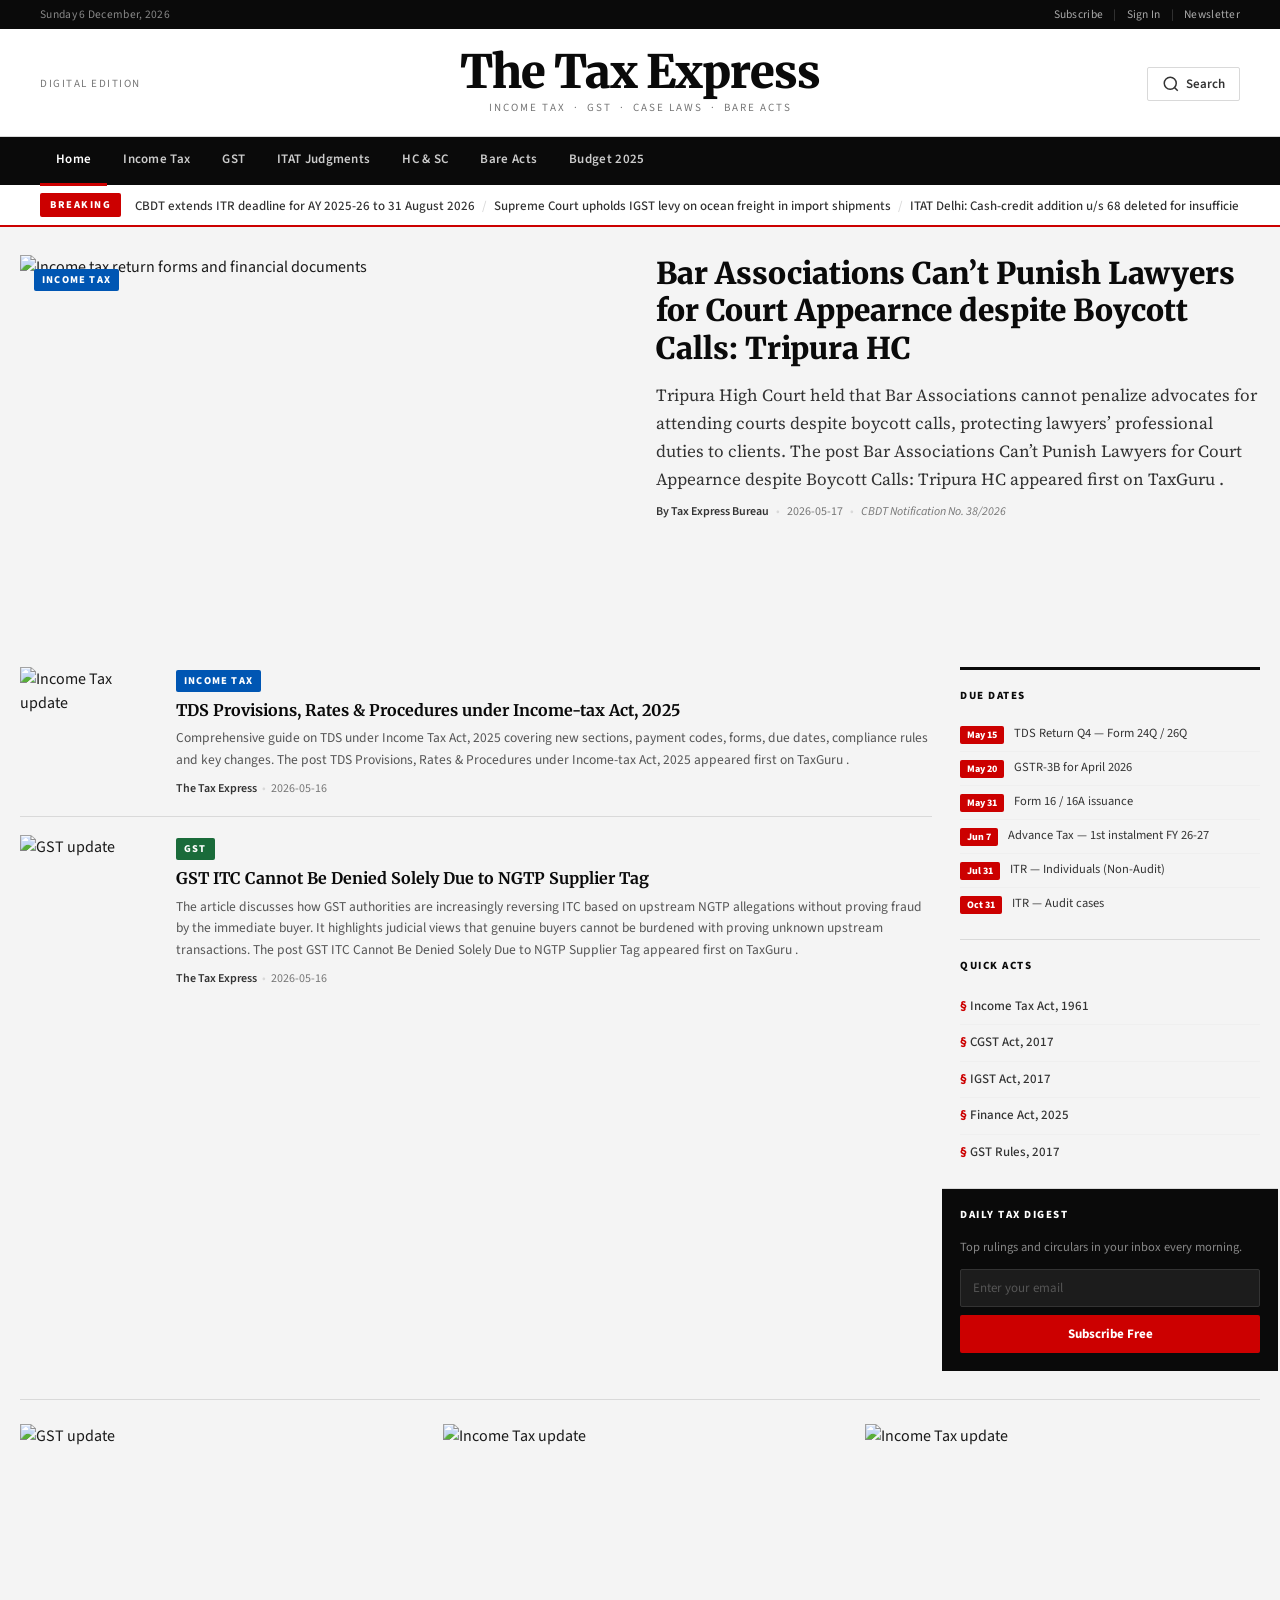
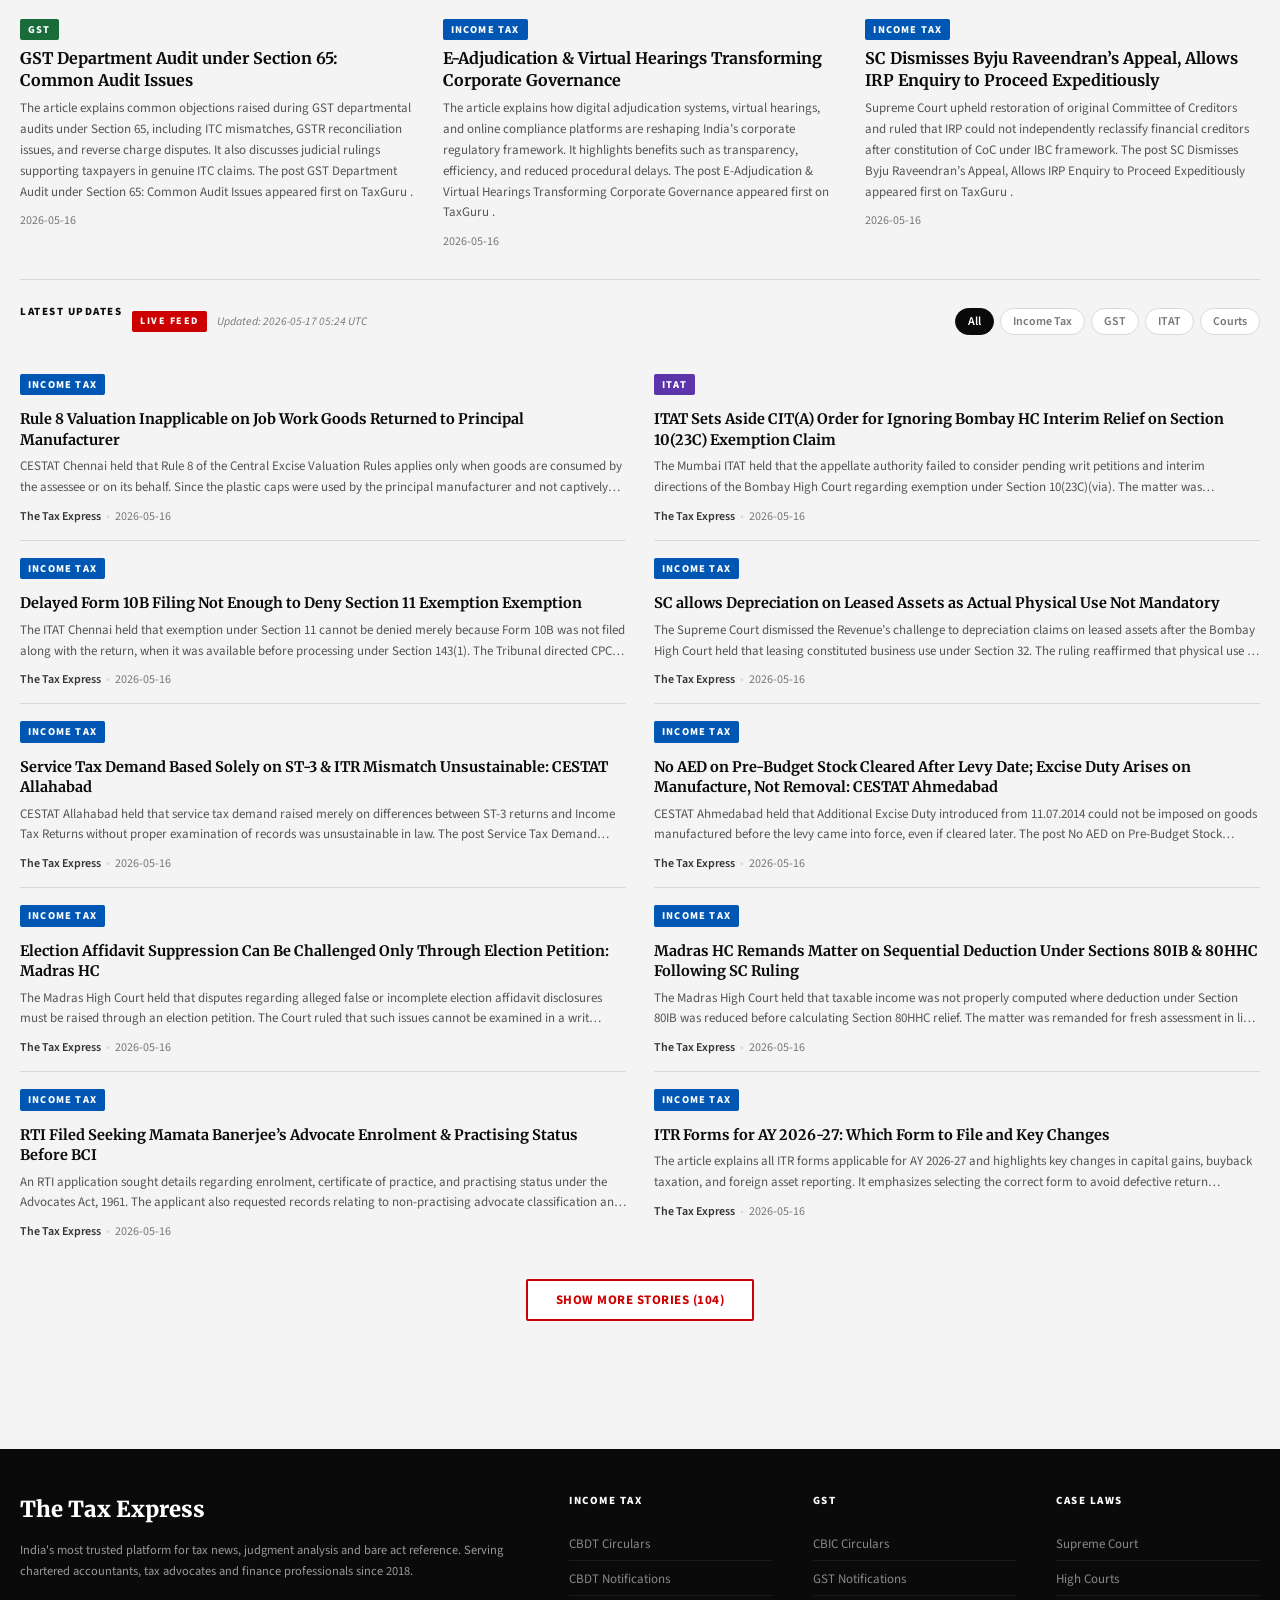
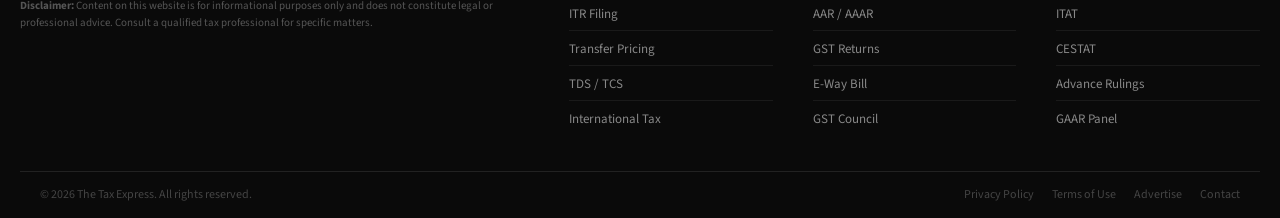
==== commit e808457f: "Remove AI disclaimer from story modal in index.html Co-Authored-By: Claude Sonnet 4.6 <noreply@anthr" ====
--- a/index.html
+++ b/index.html
@@ -1115,7 +1115,6 @@
       <p class="modal__meta" id="modal-story-meta"></p>
       <hr/>
       <div id="modal-story-body"></div>
-      <p class="modal__disclaimer">&#9432; AI-assisted editorial. Verify against the original source before relying on this for compliance purposes.</p>
       <div class="modal__actions">
         <button class="modal__source-btn" onclick="viewFullStory()">
           <svg width="14" height="14" viewBox="0 0 24 24" fill="none" stroke="currentColor" stroke-width="2.2"><path d="M1 12s4-8 11-8 11 8 11 8-4 8-11 8-11-8-11-8z"/><circle cx="12" cy="12" r="3"/></svg>
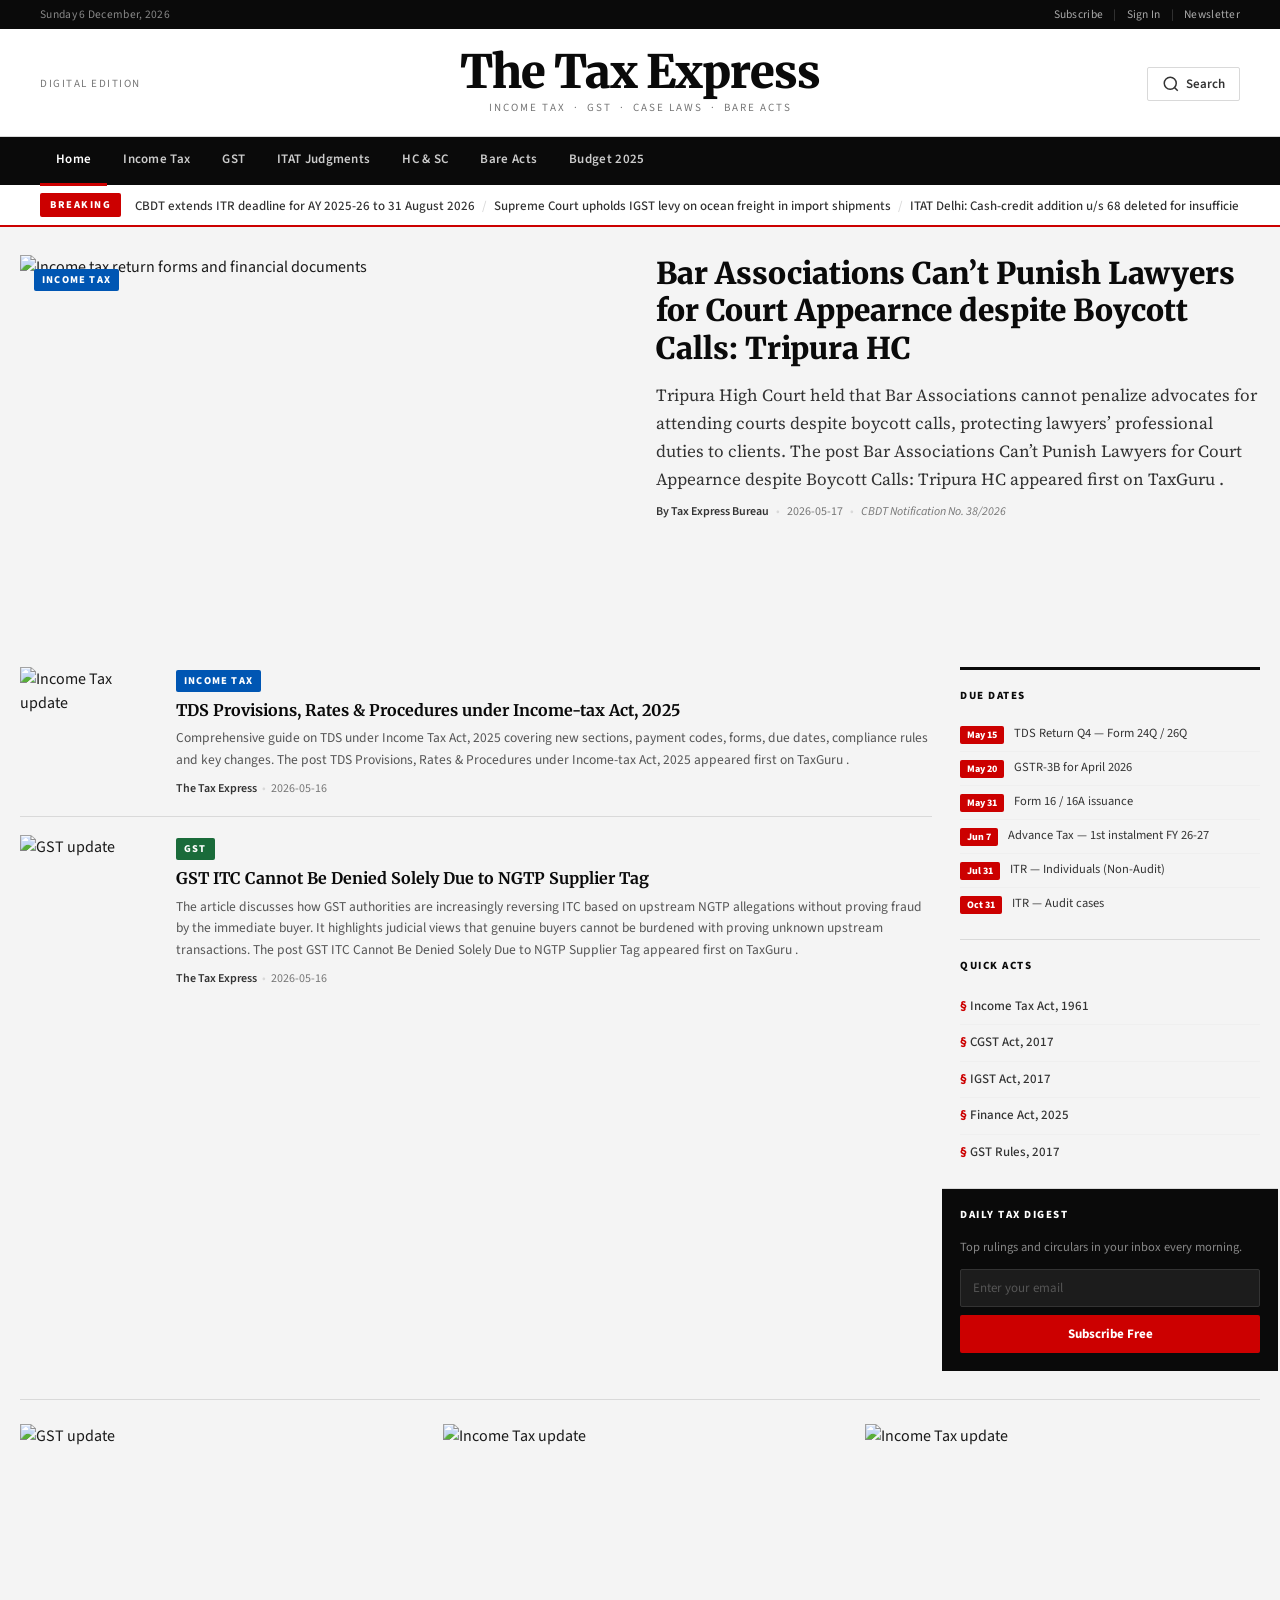
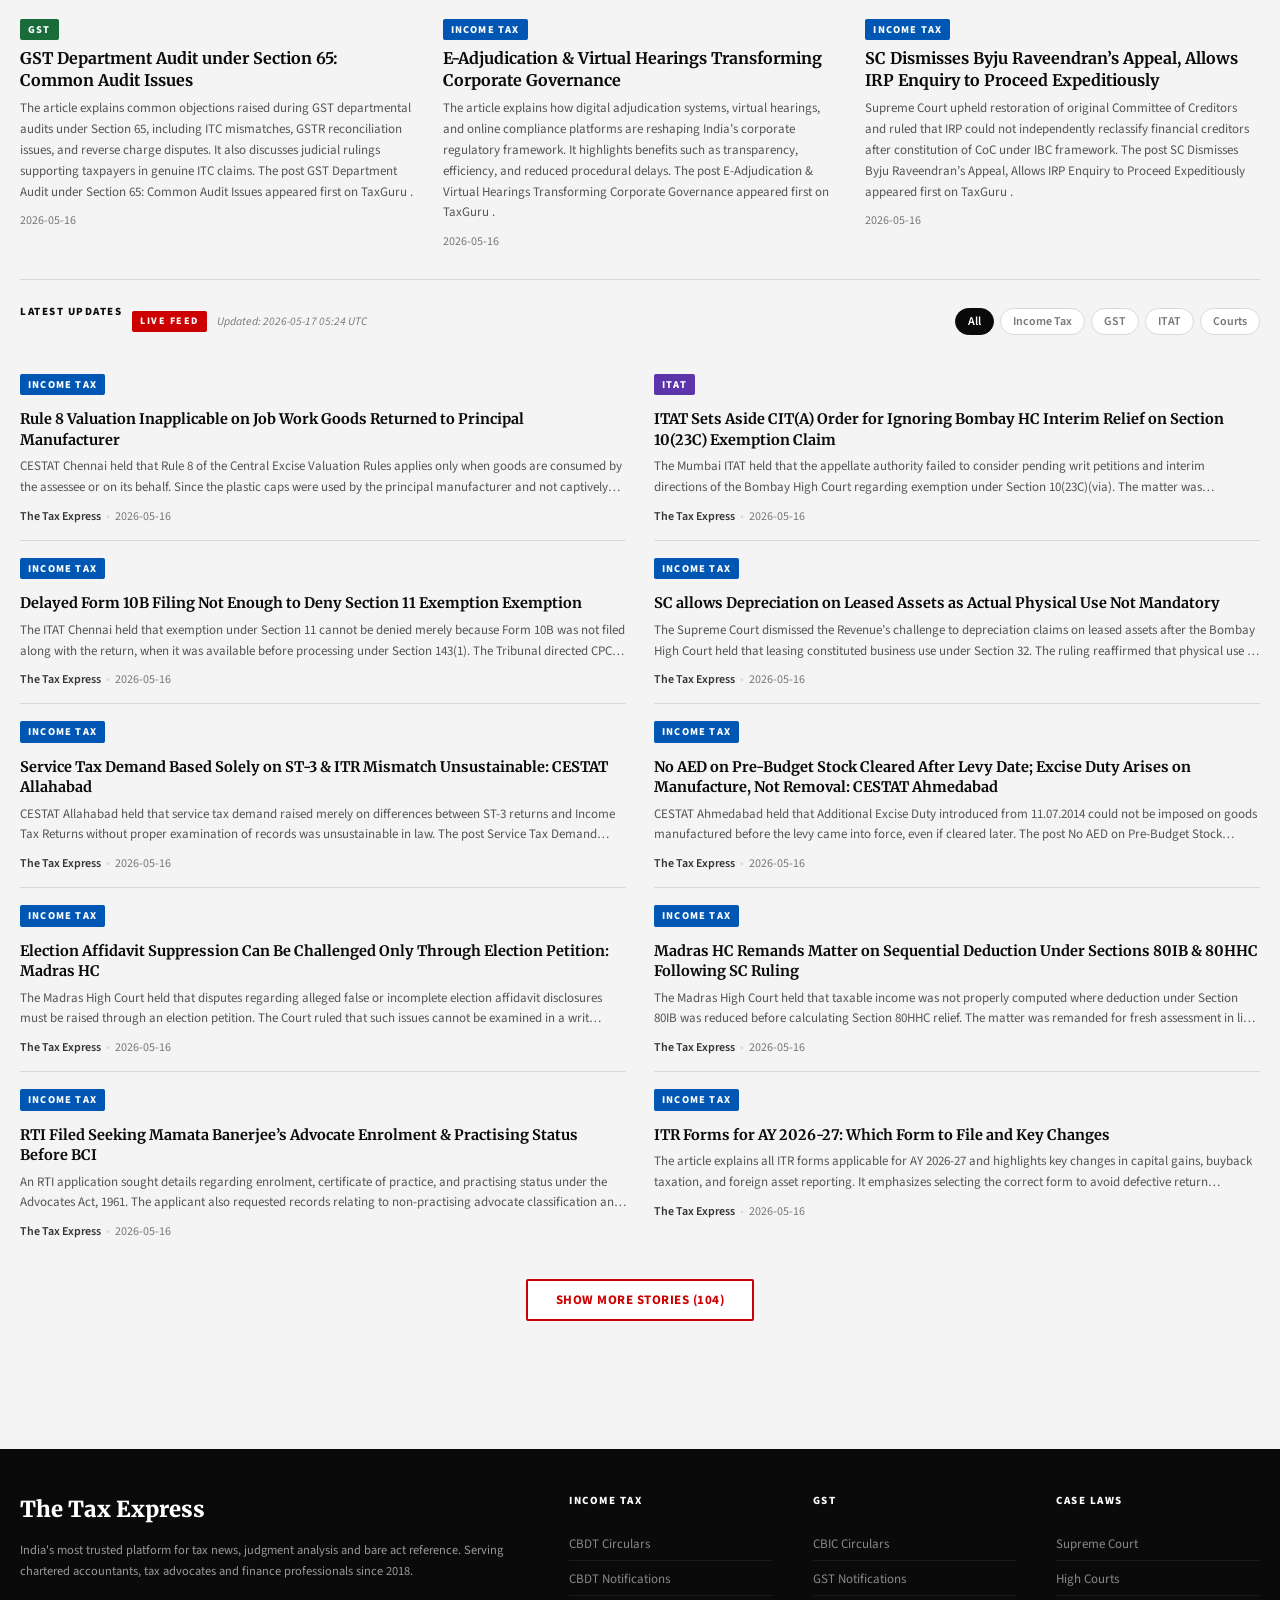
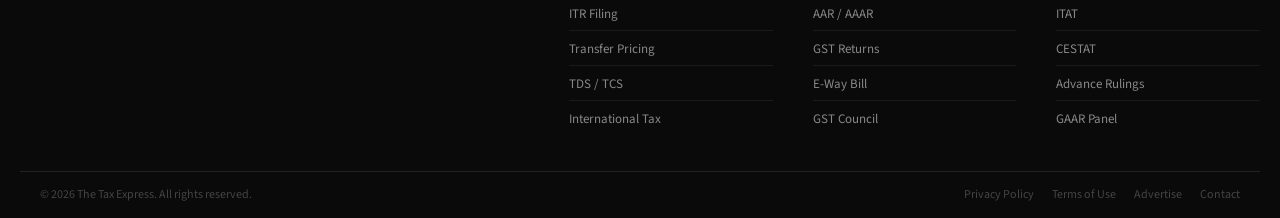
==== commit 32343e45: "Remove footer disclaimer text Co-Authored-By: Claude Sonnet 4.6 <noreply@anthropic.com>" ====
--- a/index.html
+++ b/index.html
@@ -991,7 +991,6 @@
       <div class="footer__brand">
         <p class="footer__logo">The Tax Express</p>
         <p class="footer__about">India's most trusted platform for tax news, judgment analysis and bare act reference. Serving chartered accountants, tax advocates and finance professionals since 2018.</p>
-        <p class="footer__disclaimer"><strong>Disclaimer:</strong> Content on this website is for informational purposes only and does not constitute legal or professional advice. Consult a qualified tax professional for specific matters.</p>
       </div>
       <div class="footer__col">
         <h5>Income Tax</h5>
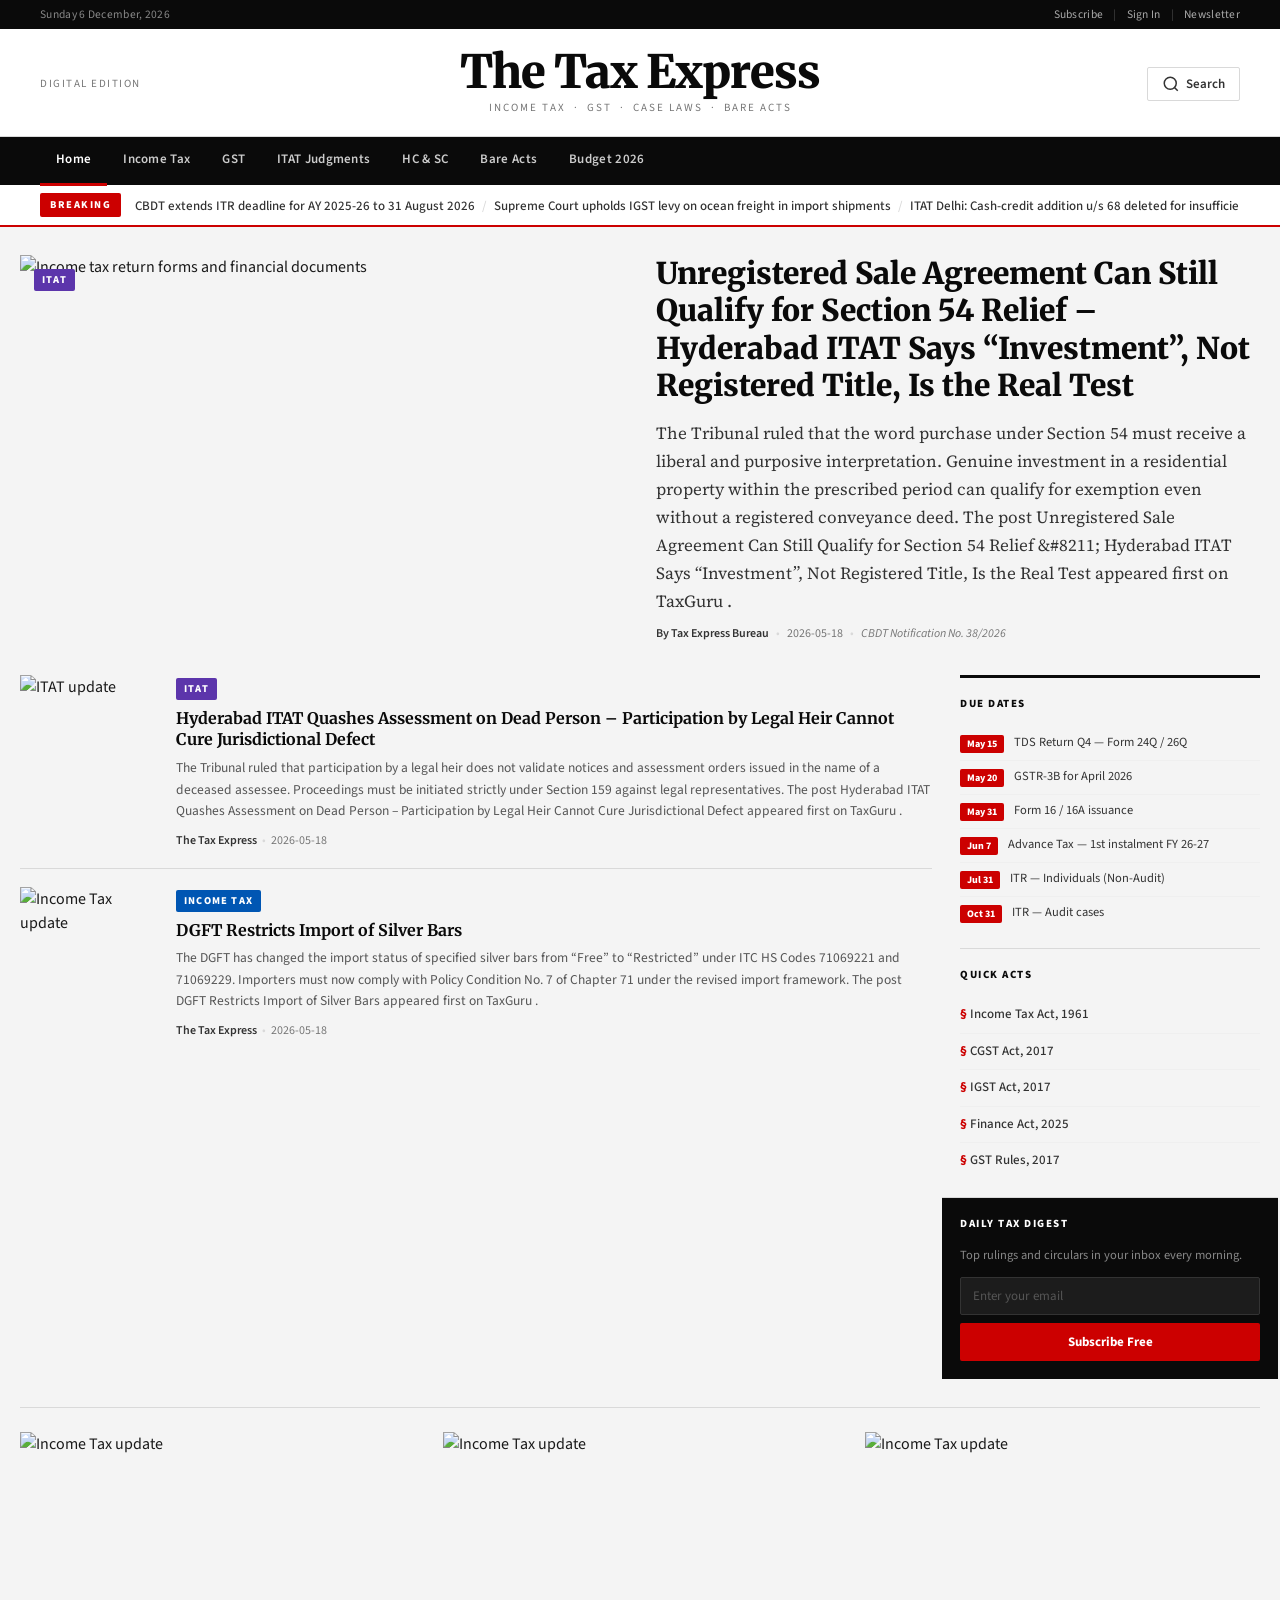
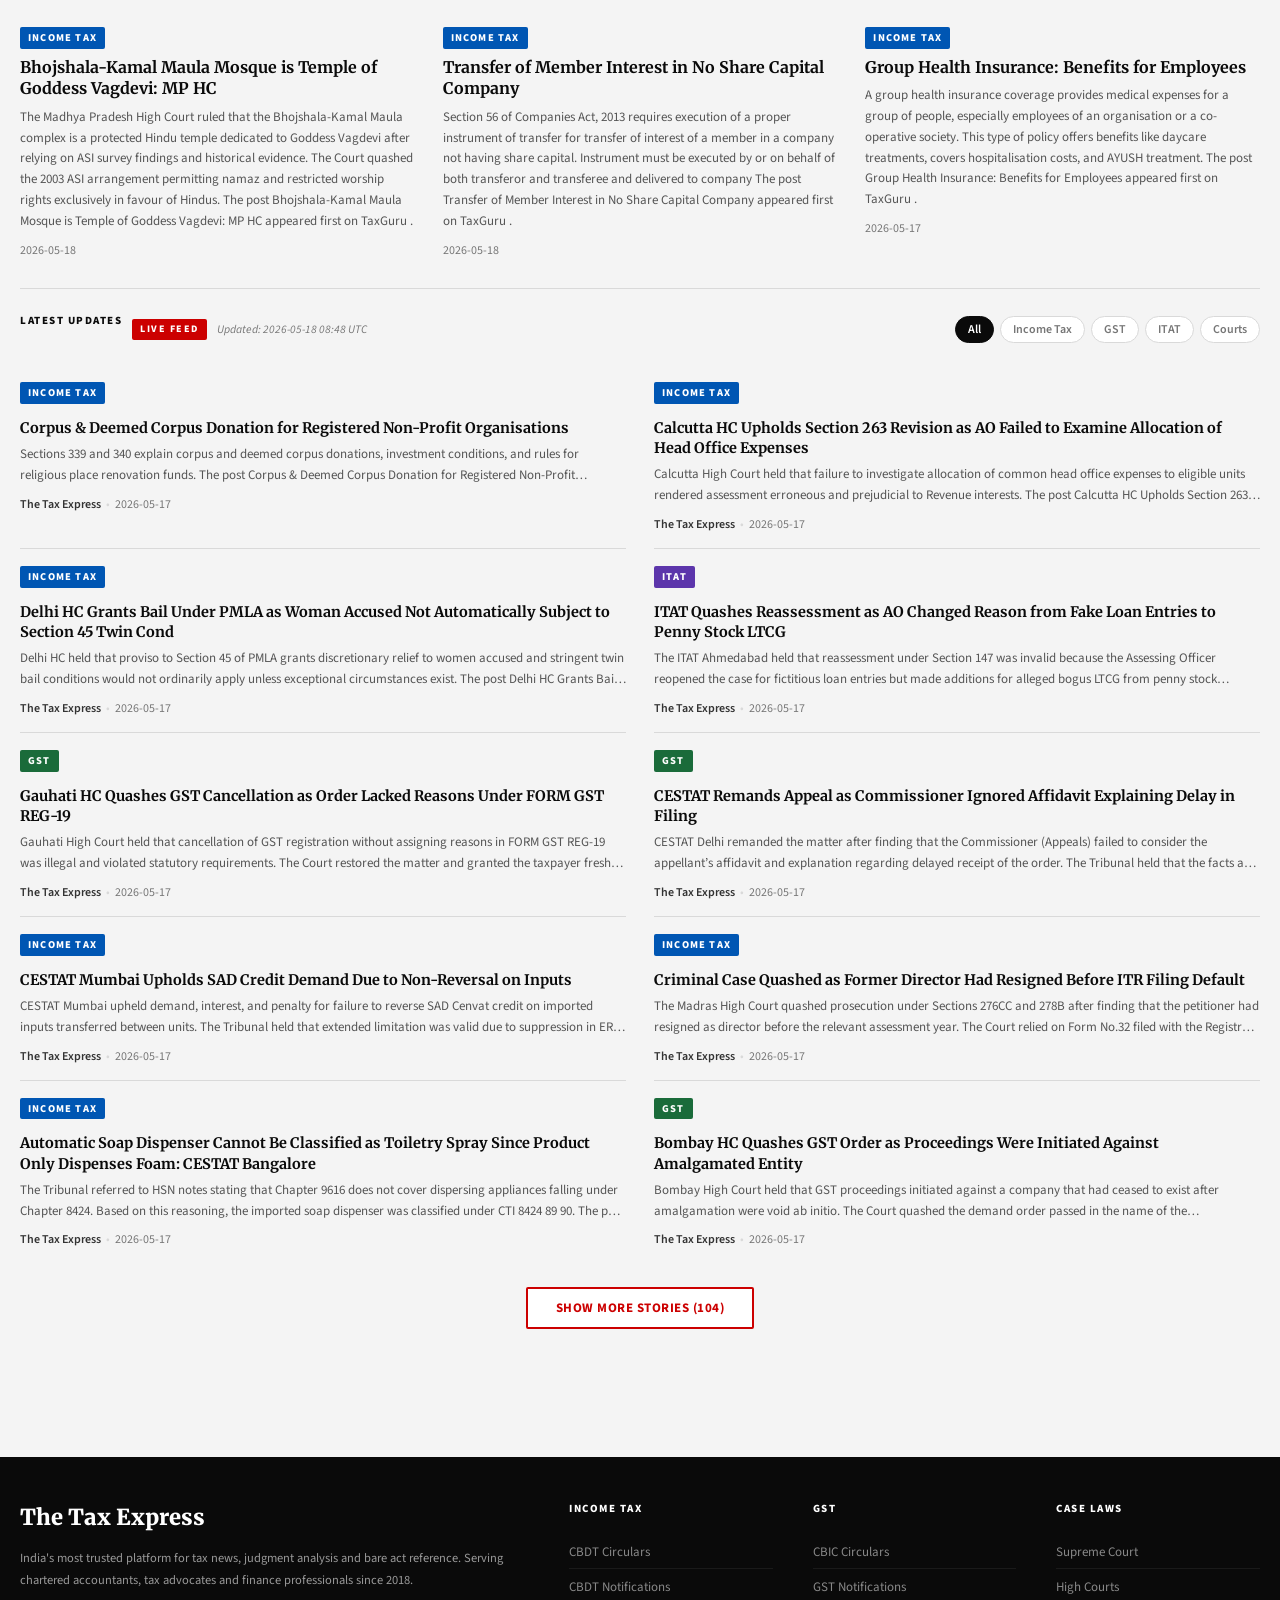
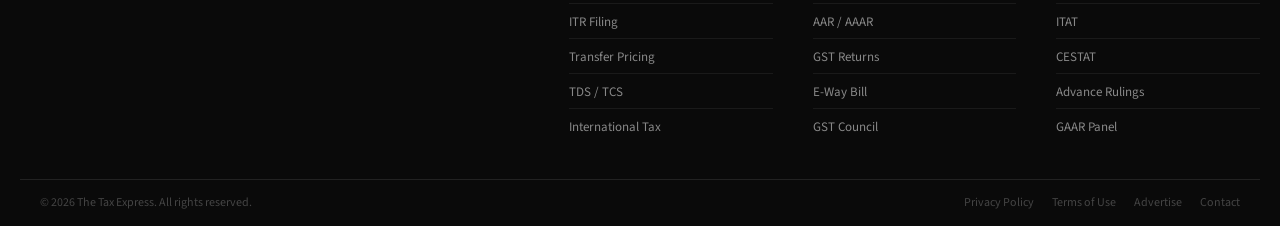
==== commit 77f5a9ec: "Update Budget section to 2026-27 with real content and PDF downloads - Nav: Budget 2025 -> Budget 20" ====
--- a/index.html
+++ b/index.html
@@ -65,7 +65,7 @@
         <li><a href="#" class="nav__link"            data-section="itat"    onclick="navClick(this)">ITAT Judgments</a></li>
         <li><a href="#" class="nav__link"            data-section="hcsc"    onclick="navClick(this)">HC &amp; SC</a></li>
         <li><a href="#" class="nav__link"            data-section="bare"    onclick="navClick(this)">Bare Acts</a></li>
-        <li><a href="#" class="nav__link"            data-section="budget"  onclick="navClick(this)">Budget 2025</a></li>
+        <li><a href="#" class="nav__link"            data-section="budget"  onclick="navClick(this)">Budget 2026</a></li>
       </ul>
     </div>
   </nav>
@@ -902,84 +902,111 @@
     <!-- ===== BUDGET ===== -->
     <section id="budget" class="page-section">
       <div class="section-masthead">
-        <span class="section-masthead__flag section-masthead__flag--red">Budget 2025</span>
-        <h2 class="section-masthead__title">Union Budget 2025 &mdash; Key Tax Proposals</h2>
+        <span class="section-masthead__flag section-masthead__flag--red">Budget 2026</span>
+        <h2 class="section-masthead__title">Union Budget 2026-27 &mdash; Key Tax Proposals</h2>
       </div>
 
       <div class="budget-layout">
 
         <div class="budget-lead border-top">
-          <h3 class="budget-lead__hed">Personal Tax Overhaul: Zero Tax Up to Rs 12 Lakh, New Slabs and Enhanced Deductions Mark Biggest Relief in a Decade</h3>
-          <p class="budget-lead__body">Finance Minister presented the Union Budget 2025 with the most significant overhaul of personal income tax since 2020. The new default tax regime under Section 115BAC now provides zero tax for individuals with income up to Rs 12 lakh through a revised rebate u/s 87A of Rs 60,000. Standard deduction raised to Rs 75,000. New slabs rationalized with the 15% bracket covering Rs 10-12 lakh range. The government estimates revenue forgone at Rs 1.1 lakh crore annually, projecting that increased consumption and formalization of the economy will offset the fiscal cost.</p>
-          <div class="story-byline"><span class="byline__author">Budget Analysis Desk</span><span class="byline__sep">&bull;</span><time>February 1, 2025</time></div>
+          <h3 class="budget-lead__hed">New Income Tax Act 2025 Takes Effect from April 1, 2026; Budget Focuses on Ease of Living, Transfer Pricing Reform &amp; Global Investment</h3>
+          <p class="budget-lead__body">Finance Minister Nirmala Sitharaman presented the Union Budget 2026-27 on February 1, 2026 — the first Budget prepared from Kartavya Bhawan. The landmark Income Tax Act, 2025 (replacing the 1961 Act) comes into effect from April 1, 2026 with simplified rules and redesigned forms. The Budget introduces significant TDS/TCS rationalisation, a one-time foreign asset disclosure scheme, sweeping transfer pricing reforms for the IT sector, and new tax incentives to attract global investment into data centres, toll manufacturing and component warehousing. Fiscal deficit is pegged at 4.3% of GDP for FY 2026-27.</p>
+          <div class="story-byline"><span class="byline__author">Budget Analysis Desk</span><span class="byline__sep">&bull;</span><time>February 1, 2026</time></div>
         </div>
 
         <div class="budget-grid">
 
           <div class="budget-item border-top">
-            <h4>Capital Gains Rationalisation</h4>
+            <h4>New Income Tax Act 2025</h4>
             <ul class="budget-item__list">
-              <li>LTCG on listed equities: 12.5% (sans indexation)</li>
-              <li>STCG on listed equities: 20%</li>
-              <li>Holding period: 12 months (listed), 24 months (unlisted)</li>
-              <li>Indexation removed for all asset classes</li>
-              <li>Rs 1.25 lakh LTCG exemption retained</li>
+              <li>Income Tax Act, 2025 replaces 1961 Act from 1 April 2026</li>
+              <li>Simplified rules &amp; redesigned forms for ordinary citizens</li>
+              <li>Revised return deadline extended to 31st March (from 31st Dec)</li>
+              <li>ITR-1 &amp; ITR-2 filers: deadline continues till 31st July</li>
+              <li>Non-audit business/trusts: extended till 31st August</li>
             </ul>
           </div>
 
           <div class="budget-item border-top">
-            <h4>Corporate Tax</h4>
+            <h4>TDS / TCS Rationalisation</h4>
             <ul class="budget-item__list">
-              <li>No change in base rate (22% for domestic companies)</li>
-              <li>New manufacturing company rate (15%) extended to March 2027</li>
-              <li>Equalisation levy on e-commerce withdrawn from April 2025</li>
-              <li>Safe harbour for sovereign wealth funds extended</li>
-              <li>POEM rules clarified for shipping companies</li>
+              <li>TCS on overseas tour packages reduced to 2% (flat, no threshold)</li>
+              <li>TCS on LRS for education &amp; medical reduced from 5% to 2%</li>
+              <li>TDS on manpower supply: clarified as contractor rate (1%/2%)</li>
+              <li>STT on futures raised to 0.05%; options to 0.15%</li>
+              <li>TCS on scrap, minerals &amp; alcoholic liquor rationalised to 2%</li>
             </ul>
           </div>
 
           <div class="budget-item border-top">
-            <h4>Transfer Pricing</h4>
+            <h4>Transfer Pricing &mdash; IT Sector</h4>
             <ul class="budget-item__list">
-              <li>APA rollback extended from 4 to 5 years</li>
-              <li>Safe harbour for intra-group loans revised upward</li>
-              <li>Dispute resolution under MAP strengthened</li>
-              <li>Secondary adjustment threshold enhanced to Rs 1 crore</li>
+              <li>IT Services safe harbour: single margin of 15.5%</li>
+              <li>Safe harbour threshold raised from Rs 300 cr to Rs 2,000 cr</li>
+              <li>Automated rule-driven safe harbour approval (no officer discretion)</li>
+              <li>Safe harbour valid for 5 consecutive years at taxpayer's choice</li>
+              <li>Unilateral APA for IT services fast-tracked within 2 years</li>
             </ul>
           </div>
 
           <div class="budget-item border-top">
-            <h4>GST-Related Proposals</h4>
+            <h4>Global Investment Incentives</h4>
             <ul class="budget-item__list">
-              <li>Term life insurance: NIL GST proposed</li>
-              <li>Health insurance: reduced to 5% (without ITC)</li>
-              <li>IGST exemption on re-insurance to be reviewed</li>
-              <li>Online gaming: 28% on actionable claims confirmed</li>
+              <li>Tax holiday till 2047 for foreign companies using Indian data centres</li>
+              <li>Safe harbour of 15% on cost for related-party data centre services</li>
+              <li>Non-resident component warehousing: safe harbour at 2% of invoice</li>
+              <li>5-year income tax exemption for non-resident toll manufacturers</li>
+              <li>Global income exemption for non-resident experts for 5-year stay</li>
             </ul>
           </div>
 
           <div class="budget-item border-top">
-            <h4>Dispute Resolution</h4>
+            <h4>Penalty &amp; Prosecution Reform</h4>
             <ul class="budget-item__list">
-              <li>Vivad se Vishwas 2.0 extended &mdash; deadline March 2027</li>
-              <li>ITAT monetary limit raised to Rs 60 lakh</li>
-              <li>Faceless penalty scheme made permanent</li>
-              <li>DRP: time-bound disposal strengthened</li>
-              <li>HC/SC appeals: enhanced monetary limits proposed</li>
+              <li>Assessment &amp; penalty proceedings merged into single common order</li>
+              <li>Pre-payment for appeal reduced from 20% to 10% of core tax demand</li>
+              <li>Updated return allowed even after reassessment (at +10% tax rate)</li>
+              <li>Misreporting immunity framework introduced (100% additional tax)</li>
+              <li>Buyback taxed as Capital Gains; promoters pay additional buyback tax</li>
             </ul>
           </div>
 
           <div class="budget-item border-top">
-            <h4>TDS / TCS Changes</h4>
+            <h4>Foreign Asset Disclosure Scheme</h4>
             <ul class="budget-item__list">
-              <li>Section 194J (professional fees): TDS reduced to 7.5%</li>
-              <li>Section 194-O (e-commerce): TDS reduced to 0.1%</li>
-              <li>TCS on LRS/overseas remittances: threshold enhanced</li>
-              <li>Section 194T: New TDS on partner drawings from firms</li>
+              <li>One-time 6-month scheme for small taxpayers (students, NRIs, professionals)</li>
+              <li>Category A (undisclosed assets): up to Rs 1 cr — 30% tax + 30% additional tax</li>
+              <li>Category B (declared income, undisclosed asset): up to Rs 5 cr — Rs 1 lakh fee</li>
+              <li>Both categories get immunity from penalty and prosecution</li>
+              <li>Non-disclosure of foreign assets below Rs 20 lakh: immunity from prosecution retrospectively from 1.10.2024</li>
             </ul>
           </div>
 
         </div>
+
+        <!-- Budget Documents -->
+        <div class="budget-docs border-top" style="margin-top:28px; padding-top:18px;">
+          <h3 style="font-size:11px;font-weight:800;letter-spacing:1.2px;text-transform:uppercase;color:#cc0000;margin-bottom:14px;">Budget 2026-27 — Official Documents</h3>
+          <div style="display:flex;flex-wrap:wrap;gap:10px;">
+            <a href="docs/budget-speech-2026.pdf" target="_blank" class="budget-doc-btn">
+              <svg width="13" height="13" viewBox="0 0 24 24" fill="none" stroke="currentColor" stroke-width="2.2"><path d="M14 2H6a2 2 0 0 0-2 2v16a2 2 0 0 0 2 2h12a2 2 0 0 0 2-2V8z"/><polyline points="14 2 14 8 20 8"/></svg>
+              Budget Speech 2026
+            </a>
+            <a href="docs/finance-bill-2026.pdf" target="_blank" class="budget-doc-btn">
+              <svg width="13" height="13" viewBox="0 0 24 24" fill="none" stroke="currentColor" stroke-width="2.2"><path d="M14 2H6a2 2 0 0 0-2 2v16a2 2 0 0 0 2 2h12a2 2 0 0 0 2-2V8z"/><polyline points="14 2 14 8 20 8"/></svg>
+              Finance Bill, 2026
+            </a>
+            <a href="docs/memorandum-2026.pdf" target="_blank" class="budget-doc-btn">
+              <svg width="13" height="13" viewBox="0 0 24 24" fill="none" stroke="currentColor" stroke-width="2.2"><path d="M14 2H6a2 2 0 0 0-2 2v16a2 2 0 0 0 2 2h12a2 2 0 0 0 2-2V8z"/><polyline points="14 2 14 8 20 8"/></svg>
+              Memorandum Explaining Provisions
+            </a>
+            <a href="docs/notes-on-clauses-2026.pdf" target="_blank" class="budget-doc-btn">
+              <svg width="13" height="13" viewBox="0 0 24 24" fill="none" stroke="currentColor" stroke-width="2.2"><path d="M14 2H6a2 2 0 0 0-2 2v16a2 2 0 0 0 2 2h12a2 2 0 0 0 2-2V8z"/><polyline points="14 2 14 8 20 8"/></svg>
+              Notes on Clauses
+            </a>
+          </div>
+        </div>
+
       </div>
     </section><!-- /budget -->
 
--- a/style.css
+++ b/style.css
@@ -844,6 +844,17 @@
   padding: 4px 0;
   line-height: 1.55;
 }
+
+/* Budget document download buttons */
+.budget-doc-btn {
+  display: inline-flex; align-items: center; gap: 6px;
+  padding: 8px 14px; font-size: 12px; font-weight: 700;
+  letter-spacing: 0.4px; text-transform: uppercase;
+  background: #fff; color: #cc0000;
+  border: 1.5px solid #cc0000; border-radius: 2px;
+  text-decoration: none; transition: background 0.15s, color 0.15s;
+}
+.budget-doc-btn:hover { background: #cc0000; color: #fff; }
 
 /* ============================================================
    FOOTER
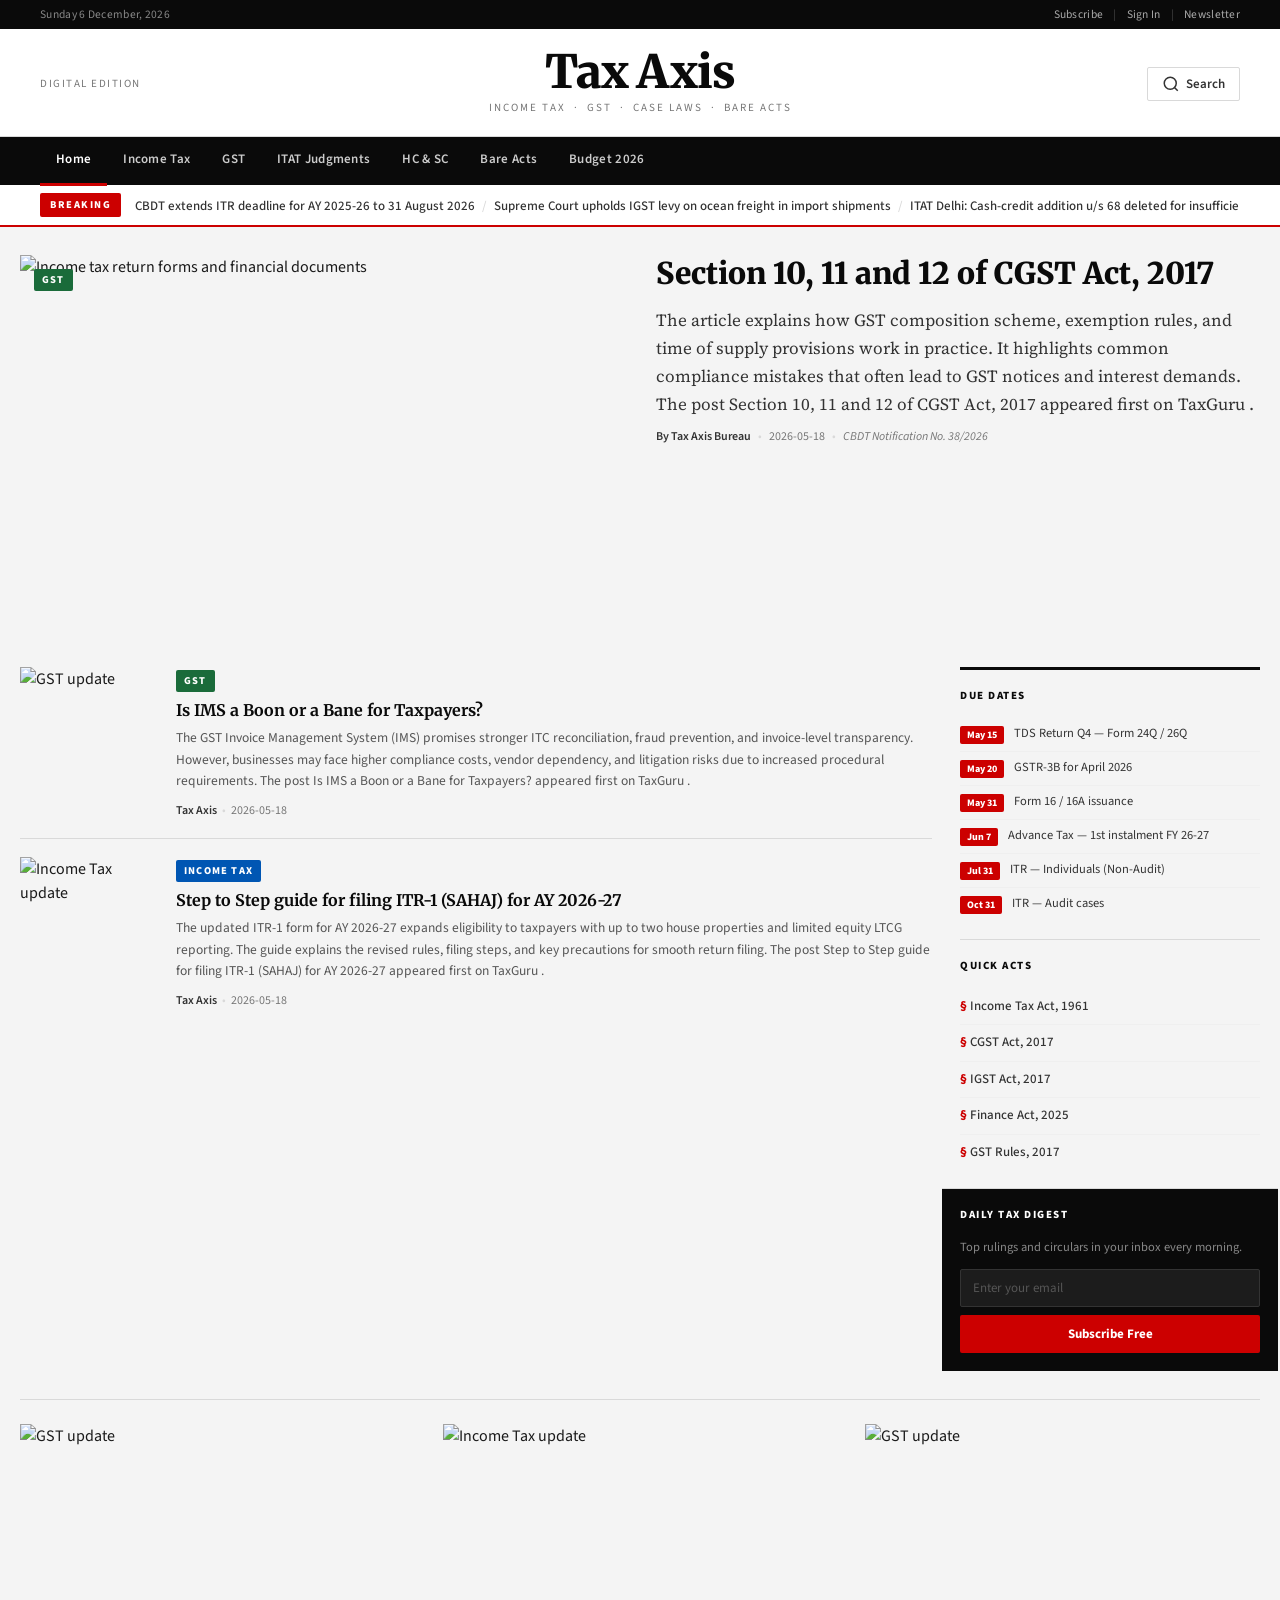
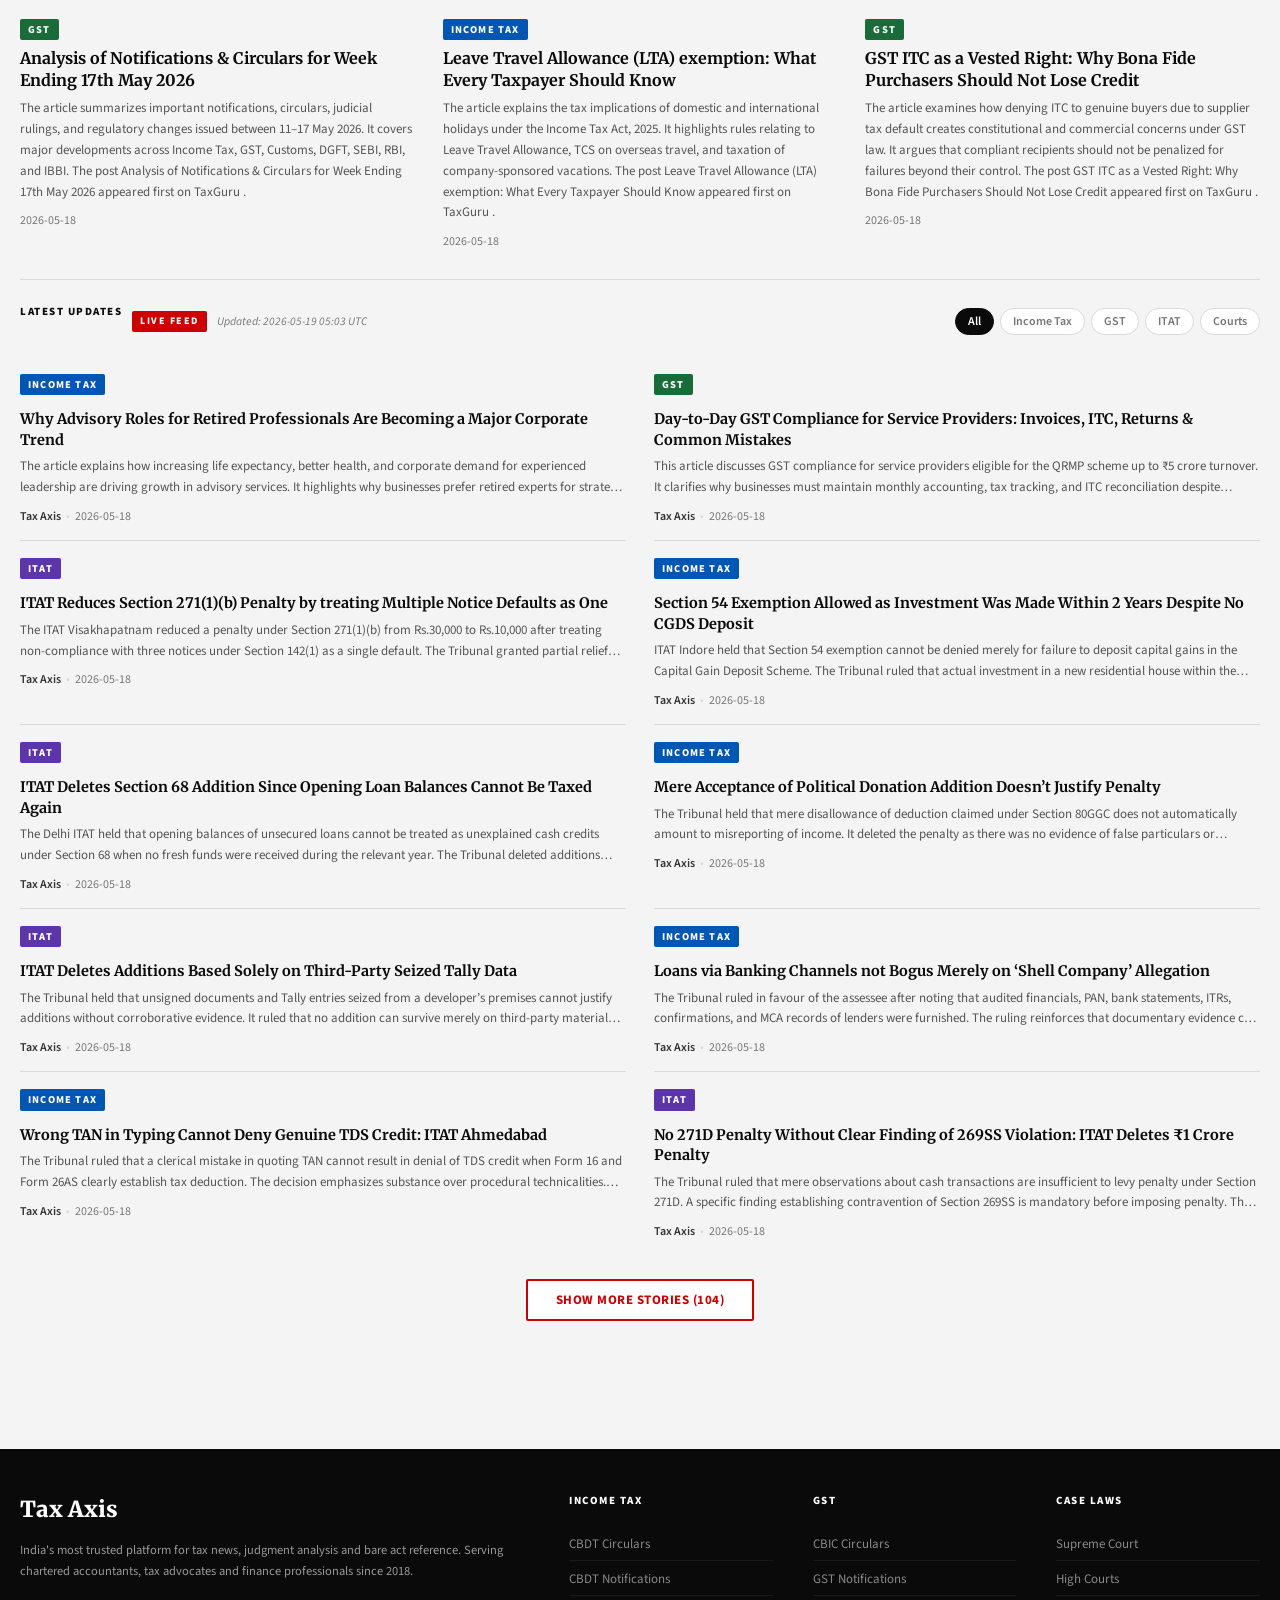
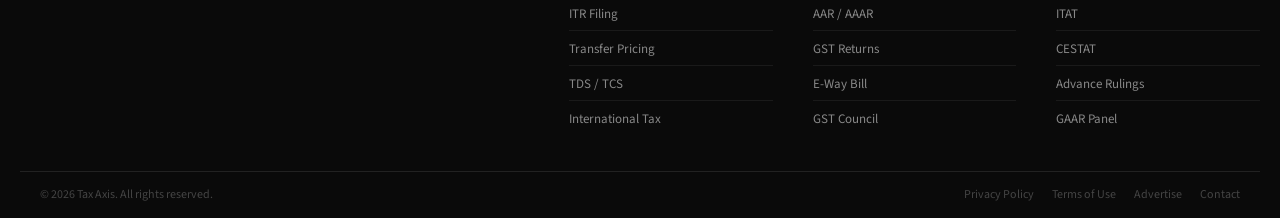
==== commit 284fff4b: "Rebrand: The Tax Express → Tax Axis Updated all references across index.html, app.js, updater.py, re" ====
--- a/index.html
+++ b/index.html
@@ -3,7 +3,7 @@
 <head>
   <meta charset="UTF-8" />
   <meta name="viewport" content="width=device-width, initial-scale=1.0" />
-  <title>The Tax Express – India's Tax Intelligence Platform</title>
+  <title>Tax Axis – India's Tax Intelligence Platform</title>
   <link rel="preconnect" href="https://fonts.googleapis.com" />
   <link href="https://fonts.googleapis.com/css2?family=Merriweather:ital,wght@0,300;0,400;0,700;0,900;1,400&family=Source+Sans+3:wght@300;400;500;600;700&family=Source+Serif+4:ital,opsz,wght@0,8..60,400;0,8..60,600;0,8..60,700;1,8..60,400&display=swap" rel="stylesheet" />
   <link rel="stylesheet" href="style.css" />
@@ -32,7 +32,7 @@
       </div>
       <div class="masthead__center">
         <a href="#" onclick="showSection('home',null);return false;" class="masthead__logo-link">
-          <h1 class="masthead__logo">The Tax Express</h1>
+          <h1 class="masthead__logo">Tax Axis</h1>
           <p class="masthead__tagline">Income Tax &nbsp;&middot;&nbsp; GST &nbsp;&middot;&nbsp; Case Laws &nbsp;&middot;&nbsp; Bare Acts</p>
         </a>
       </div>
@@ -111,7 +111,7 @@
             <h2 class="lead-story__hed">CBDT Releases New ITR-1 to ITR-6 Forms for AY 2026-27; Capital Gains Schedule Revamped Following Budget 2025 Amendments</h2>
             <p class="lead-story__deck">Income Tax Department notifies all ITR forms for AY 2026-27 with a revamped Schedule CG that separately captures gains on equity instruments before and after July 23, 2024 — the date from which revised rates and holding periods under Finance Act 2025 apply.</p>
             <div class="story-byline">
-              <span class="byline__author">By Tax Express Bureau</span>
+              <span class="byline__author">By Tax Axis Bureau</span>
               <span class="byline__sep">&nbsp;&bull;&nbsp;</span>
               <time class="byline__time">May 12, 2026, 9:00 AM IST</time>
               <span class="byline__sep">&nbsp;&bull;&nbsp;</span>
@@ -135,7 +135,7 @@
                 <h3 class="h-story__hed">CBDT Notifies Form 10-IEA for Section 115BAC(6) Option; Filing Mandatory Before ITR Due Date</h3>
                 <p class="h-story__deck">Taxpayers carrying on business who wish to opt out of the new default regime for AY 2026-27 must now file the newly notified form by the due date u/s 139(1).</p>
                 <div class="story-byline">
-                  <span class="byline__author">Tax Express Desk</span>
+                  <span class="byline__author">Tax Axis Desk</span>
                   <span class="byline__sep">&bull;</span>
                   <time>May 11, 2026</time>
                 </div>
@@ -151,7 +151,7 @@
                 <h3 class="h-story__hed">55th GST Council Recommends Decriminalisation: Prosecution Threshold Raised to Rs 3 Crore, Compounding Liberalised</h3>
                 <p class="h-story__deck">Council also recommended zero GST on term life insurance and 5% on health insurance, marking the most significant rate rationalisation in three years.</p>
                 <div class="story-byline">
-                  <span class="byline__author">Tax Express Bureau</span>
+                  <span class="byline__author">Tax Axis Bureau</span>
                   <span class="byline__sep">&bull;</span>
                   <time>May 9, 2026</time>
                 </div>
@@ -275,7 +275,7 @@
             <span class="story-flag story-flag--blue">Circular</span>
             <h3 class="article-row__hed">CBDT Circular No. 4/2026: Condonation of Delay in Filing Forms 10-IC and 10-ID Available Up to March 2027</h3>
             <p class="article-row__text">The Board has issued Circular No. 4/2026 granting condonation of delay for companies that missed filing Form 10-IC (Section 115BAA) and Form 10-ID (Section 115BAB) for AY 2020-21 onwards. Applications must be made to the jurisdictional PCIT/CIT. No penalty shall be levied where delay is condoned, and consequential refund claims will be processed accordingly. The circular provides much-needed relief to companies that inadvertently missed the original deadline while otherwise meeting the substantive conditions for the concessional tax rate.</p>
-            <div class="story-byline"><span class="byline__author">Tax Express Desk</span><span class="byline__sep">&bull;</span><time>May 11, 2026</time><span class="byline__sep">&bull;</span><span>Circular No. 4/2026</span></div>
+            <div class="story-byline"><span class="byline__author">Tax Axis Desk</span><span class="byline__sep">&bull;</span><time>May 11, 2026</time><span class="byline__sep">&bull;</span><span>Circular No. 4/2026</span></div>
           </div>
         </article>
 
@@ -285,7 +285,7 @@
             <span class="story-flag story-flag--blue">Notification</span>
             <h3 class="article-row__hed">CBDT Notifies Updated List of Approved Institutions Under Section 80G(5)(vi) for FY 2025-26</h3>
             <p class="article-row__text">The updated list of charitable institutions approved under Section 80G(5)(vi) has been released via Notification No. 42/2026. Donations to these institutions qualify for 50% or 100% deduction, depending on their category. The notification supersedes the provisional approval list and takes effect from FY 2025-26. Donors are advised to verify current approval status on the income tax portal before claiming deductions.</p>
-            <div class="story-byline"><span class="byline__author">Tax Express Bureau</span><span class="byline__sep">&bull;</span><time>May 9, 2026</time><span class="byline__sep">&bull;</span><span>Notification No. 42/2026</span></div>
+            <div class="story-byline"><span class="byline__author">Tax Axis Bureau</span><span class="byline__sep">&bull;</span><time>May 9, 2026</time><span class="byline__sep">&bull;</span><span>Notification No. 42/2026</span></div>
           </div>
         </article>
 
@@ -305,7 +305,7 @@
             <span class="story-flag story-flag--blue">Compliance</span>
             <h3 class="article-row__hed">ITR Forms for AY 2026-27 Notified: Mandatory VDA Schedule, Foreign Account Disclosure Now in ITR-1</h3>
             <p class="article-row__text">CBDT has notified ITR Forms 1 through 7 for AY 2026-27 via Notification No. 38/2026. Key changes include a new schedule for crypto and virtual digital assets (VDA) in all forms, mandatory disclosure of foreign bank accounts in ITR-1, enhanced Schedule AL reporting, and a dedicated column for Section 115BBH tax on VDA income. The utility software will be available on the income tax portal from June 1, 2026.</p>
-            <div class="story-byline"><span class="byline__author">Tax Express Bureau</span><span class="byline__sep">&bull;</span><time>Apr 28, 2026</time><span class="byline__sep">&bull;</span><span>Notification No. 38/2026</span></div>
+            <div class="story-byline"><span class="byline__author">Tax Axis Bureau</span><span class="byline__sep">&bull;</span><time>Apr 28, 2026</time><span class="byline__sep">&bull;</span><span>Notification No. 38/2026</span></div>
           </div>
         </article>
 
@@ -315,7 +315,7 @@
             <span class="story-flag story-flag--blue">Transfer Pricing</span>
             <h3 class="article-row__hed">CBDT Draft Rules: Safe Harbour Margins Revised for IT/ITES and Intra-Group Loans Under Rule 10TD</h3>
             <p class="article-row__text">The Board has released draft rules proposing upward revision of safe harbour margins for IT and ITES transactions, with a new category for intra-group loan transactions at MCLR plus 150 basis points. Comments from stakeholders are invited within 30 days. The final rules, once notified, will be applicable from FY 2025-26 onwards and are expected to reduce transfer pricing disputes substantially.</p>
-            <div class="story-byline"><span class="byline__author">Tax Express Desk</span><span class="byline__sep">&bull;</span><time>Apr 25, 2026</time><span class="byline__sep">&bull;</span><span>Draft Notification</span></div>
+            <div class="story-byline"><span class="byline__author">Tax Axis Desk</span><span class="byline__sep">&bull;</span><time>Apr 25, 2026</time><span class="byline__sep">&bull;</span><span>Draft Notification</span></div>
           </div>
         </article>
 
@@ -337,7 +337,7 @@
             <span class="story-flag story-flag--green">Circular</span>
             <h3 class="article-row__hed">CBIC Circular 231/2026: Comprehensive Clarification on ITC for Canteen Services, Health Insurance and Employee Welfare</h3>
             <p class="article-row__text">Following the Supreme Court's Safari Retreats decision and conflicting AAR rulings, CBIC has issued a comprehensive master circular clarifying GST ITC treatment. Canteen services provided under Factories Act obligation are eligible for ITC. Health insurance for employees in hazardous occupations qualifies. Club memberships and personal use items remain blocked. Leased accommodation is available pro-rata to business use. The circular is intended to arrest further litigation at the pre-adjudication stage.</p>
-            <div class="story-byline"><span class="byline__author">Tax Express Bureau</span><span class="byline__sep">&bull;</span><time>May 6, 2026</time><span class="byline__sep">&bull;</span><span>Circular No. 231/2026-GST</span></div>
+            <div class="story-byline"><span class="byline__author">Tax Axis Bureau</span><span class="byline__sep">&bull;</span><time>May 6, 2026</time><span class="byline__sep">&bull;</span><span>Circular No. 231/2026-GST</span></div>
           </div>
         </article>
 
@@ -347,7 +347,7 @@
             <span class="story-flag story-flag--green">GST Council</span>
             <h3 class="article-row__hed">55th GST Council: Term Life Insurance Exempt; Health Cover at 5%; Prosecution Bar Raised to Rs 3 Crore</h3>
             <p class="article-row__text">The 55th GST Council recommended zero rate for term life insurance premiums and 5% (without ITC) for health insurance. GST on electric commercial vehicles reduced to 5%. Prosecution threshold under CGST Act raised from Rs 2 crore to Rs 3 crore. An amnesty scheme for demands up to Rs 25 lakh as of April 1, 2026 has been proposed. Clarifications on online gaming taxation and actionable claims are expected in the forthcoming circular.</p>
-            <div class="story-byline"><span class="byline__author">Tax Express Bureau</span><span class="byline__sep">&bull;</span><time>May 3, 2026</time><span class="byline__sep">&bull;</span><span>Council Press Release</span></div>
+            <div class="story-byline"><span class="byline__author">Tax Axis Bureau</span><span class="byline__sep">&bull;</span><time>May 3, 2026</time><span class="byline__sep">&bull;</span><span>Council Press Release</span></div>
           </div>
         </article>
 
@@ -357,7 +357,7 @@
             <span class="story-flag story-flag--teal">Delhi HC</span>
             <h3 class="article-row__hed">Delhi HC Quashes Provisional Attachment U/S 83 CGST: Third-Party Property Cannot Be Attached Without Direct Nexus</h3>
             <p class="article-row__text">The Delhi High Court held that the power of provisional attachment u/s 83 is drastic and must be exercised strictly against the taxable person whose proceedings are pending. Attaching property of a third party without establishing nexus violates the statute. The Court reiterated that Section 83 cannot be used as a revenue recovery tool and ordered immediate release of the attached property.</p>
-            <div class="story-byline"><span class="byline__author">Tax Express Desk</span><span class="byline__sep">&bull;</span><time>Apr 30, 2026</time><span class="byline__sep">&bull;</span><span>W.P. 7823/2025</span></div>
+            <div class="story-byline"><span class="byline__author">Tax Axis Desk</span><span class="byline__sep">&bull;</span><time>Apr 30, 2026</time><span class="byline__sep">&bull;</span><span>W.P. 7823/2025</span></div>
           </div>
         </article>
 
@@ -367,7 +367,7 @@
             <span class="story-flag story-flag--green">Compliance</span>
             <h3 class="article-row__hed">GSTR-9 and GSTR-9C for FY 2024-25 Extended to December 31, 2026; Self-Certification Below Rs 5 Crore Retained</h3>
             <p class="article-row__text">CBIC has extended the due date for annual returns and reconciliation statements for FY 2024-25. GSTR-9C self-certification remains available for taxpayers with aggregate turnover below Rs 5 crore. CBIC has also issued a revised format for GSTR-9 incorporating new fields for reporting ITC reversal under Rule 42/43 and HSN-level disclosure for outward supplies above Rs 50 lakh.</p>
-            <div class="story-byline"><span class="byline__author">Tax Express Bureau</span><span class="byline__sep">&bull;</span><time>Apr 25, 2026</time><span class="byline__sep">&bull;</span><span>Notification No. 22/2026-CT</span></div>
+            <div class="story-byline"><span class="byline__author">Tax Axis Bureau</span><span class="byline__sep">&bull;</span><time>Apr 25, 2026</time><span class="byline__sep">&bull;</span><span>Notification No. 22/2026-CT</span></div>
           </div>
         </article>
 
@@ -1016,7 +1016,7 @@
   <footer class="site-footer">
     <div class="wrap footer__top">
       <div class="footer__brand">
-        <p class="footer__logo">The Tax Express</p>
+        <p class="footer__logo">Tax Axis</p>
         <p class="footer__about">India's most trusted platform for tax news, judgment analysis and bare act reference. Serving chartered accountants, tax advocates and finance professionals since 2018.</p>
       </div>
       <div class="footer__col">
@@ -1055,7 +1055,7 @@
     </div>
     <div class="footer__bottom">
       <div class="wrap footer__bottom-inner">
-        <p>&copy; 2026 The Tax Express. All rights reserved.</p>
+        <p>&copy; 2026 Tax Axis. All rights reserved.</p>
         <nav>
           <a href="#">Privacy Policy</a>
           <a href="#">Terms of Use</a>
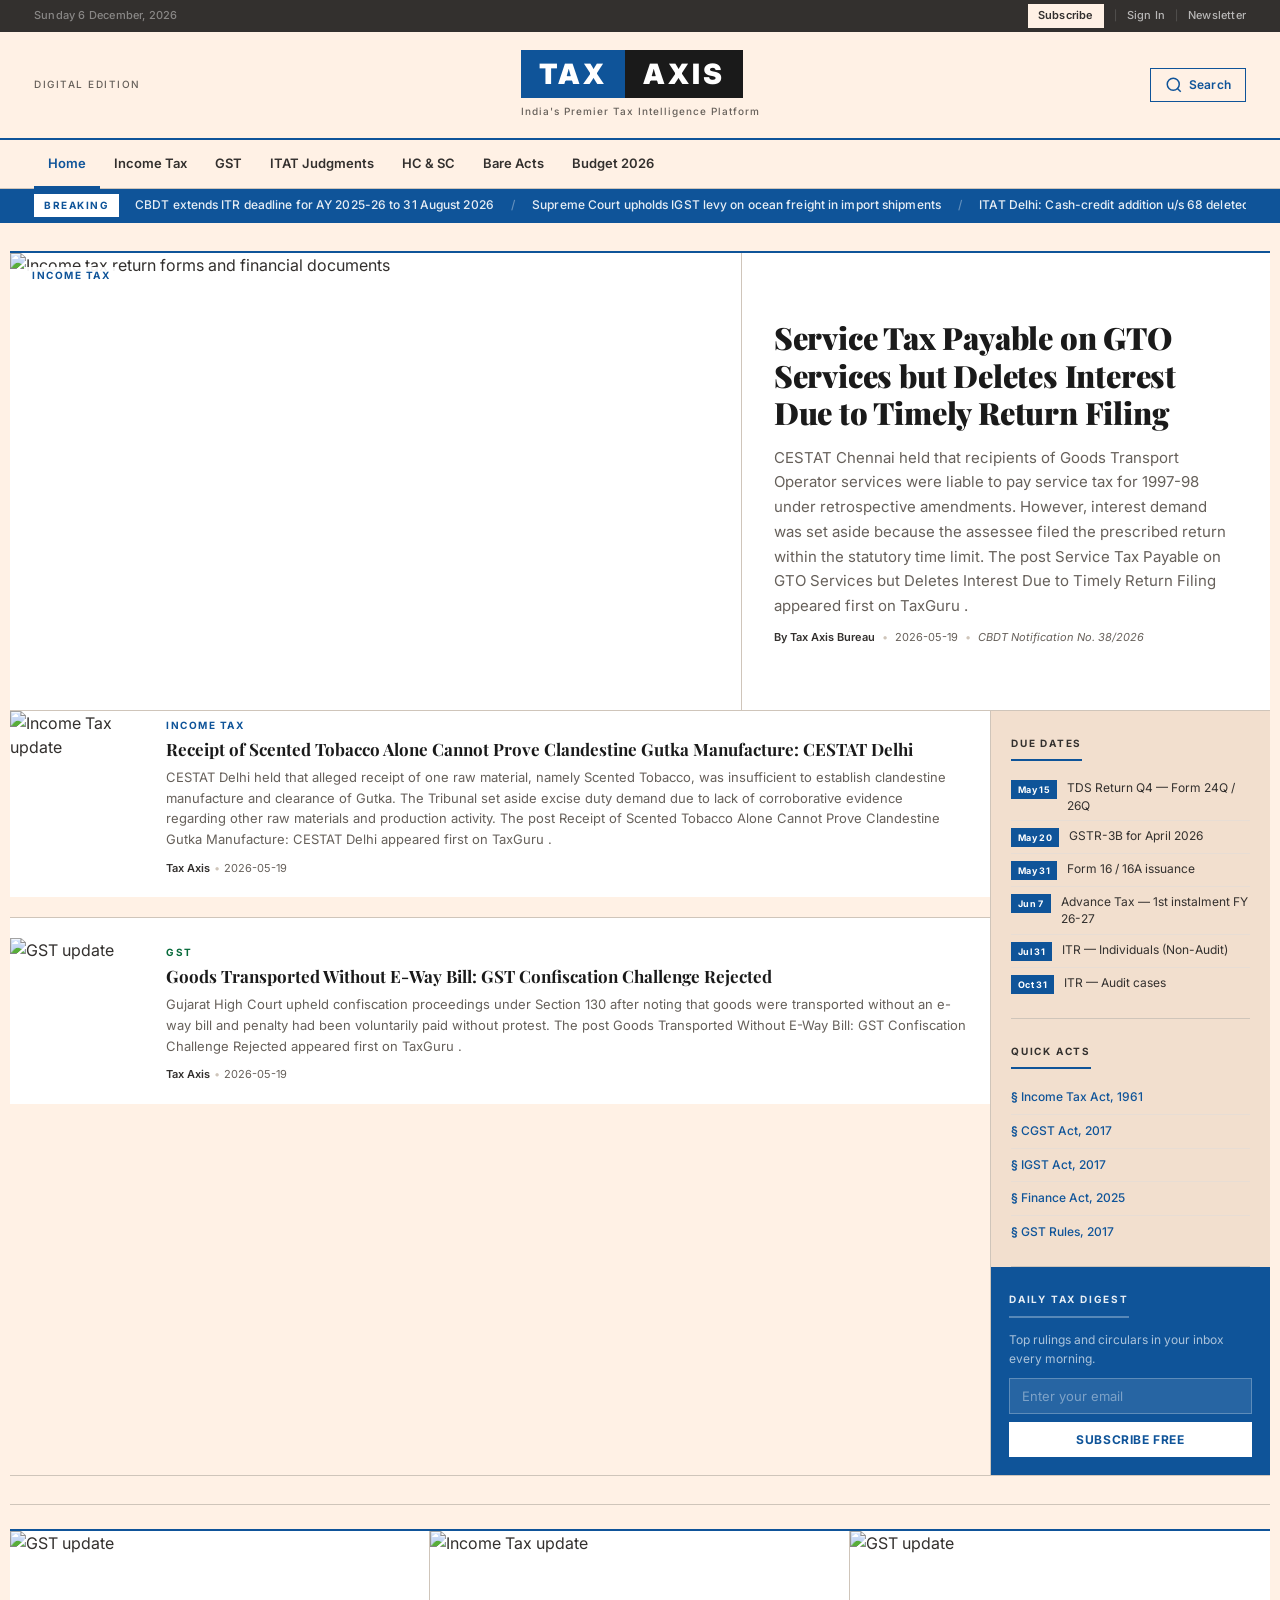
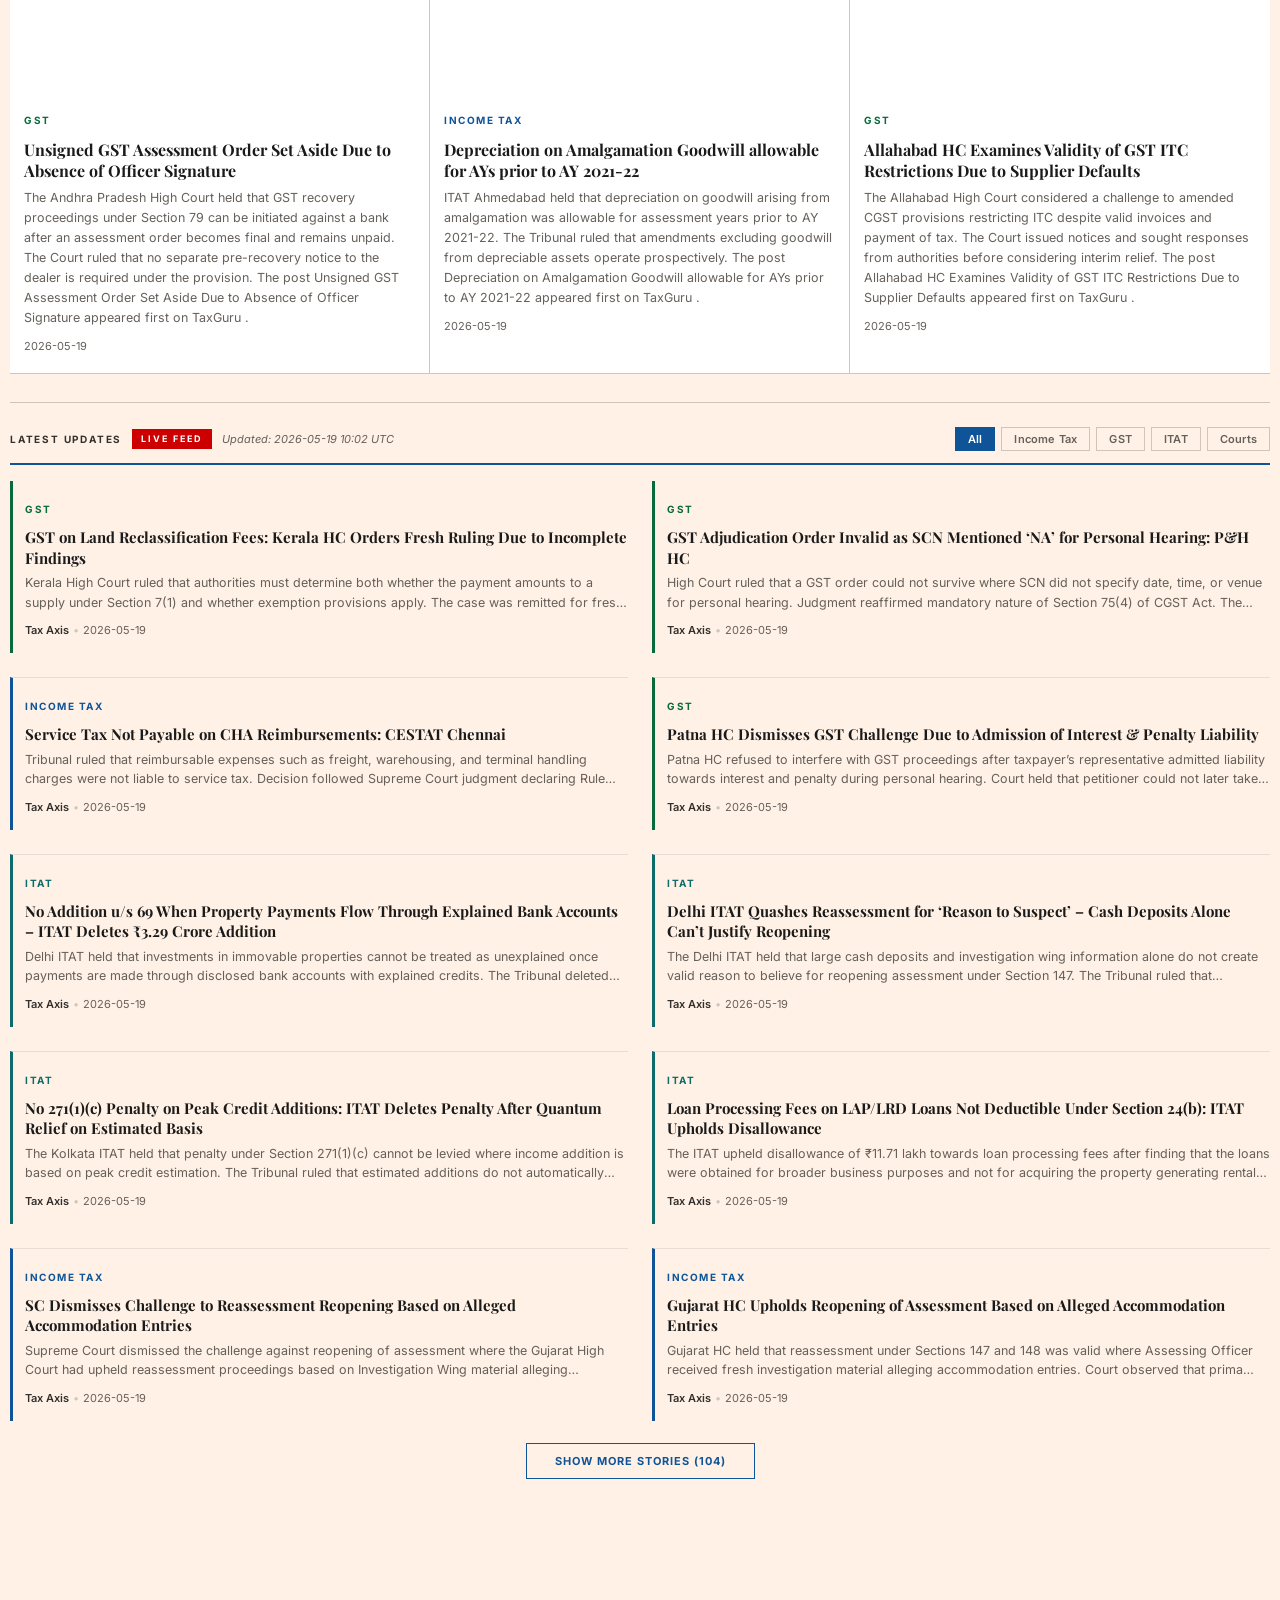
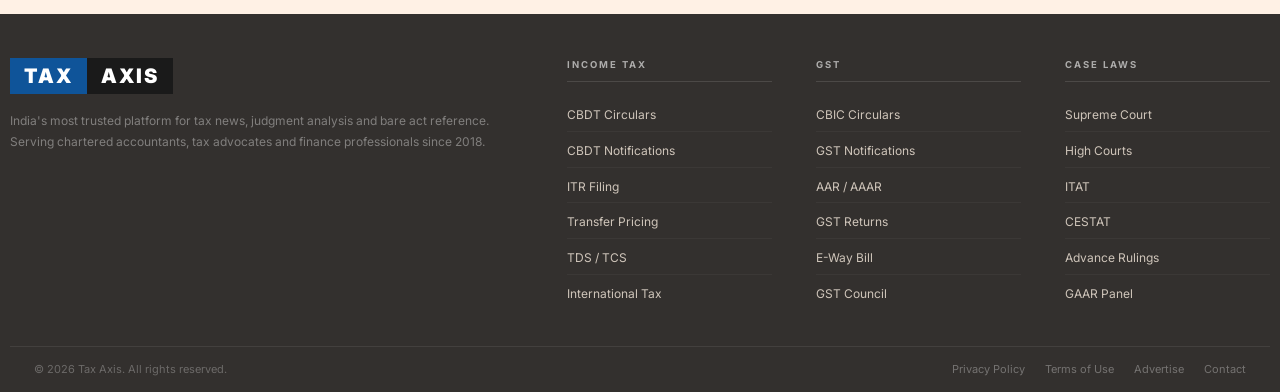
==== commit 23f2727f: "Apply FT-inspired redesign + Option 9 split-block logo - Full FT-style visual overhaul: salmon bg, n" ====
--- a/index.html
+++ b/index.html
@@ -5,7 +5,8 @@
   <meta name="viewport" content="width=device-width, initial-scale=1.0" />
   <title>Tax Axis – India's Tax Intelligence Platform</title>
   <link rel="preconnect" href="https://fonts.googleapis.com" />
-  <link href="https://fonts.googleapis.com/css2?family=Merriweather:ital,wght@0,300;0,400;0,700;0,900;1,400&family=Source+Sans+3:wght@300;400;500;600;700&family=Source+Serif+4:ital,opsz,wght@0,8..60,400;0,8..60,600;0,8..60,700;1,8..60,400&display=swap" rel="stylesheet" />
+  <link rel="preconnect" href="https://fonts.gstatic.com" crossorigin />
+  <link href="https://fonts.googleapis.com/css2?family=Playfair+Display:ital,wght@0,700;0,900;1,700&family=Inter:wght@400;500;600;700;800&family=Roboto+Mono:wght@400;700&display=swap" rel="stylesheet" />
   <link rel="stylesheet" href="style.css" />
 </head>
 <body>
@@ -32,8 +33,11 @@
       </div>
       <div class="masthead__center">
         <a href="#" onclick="showSection('home',null);return false;" class="masthead__logo-link">
-          <h1 class="masthead__logo">Tax Axis</h1>
-          <p class="masthead__tagline">Income Tax &nbsp;&middot;&nbsp; GST &nbsp;&middot;&nbsp; Case Laws &nbsp;&middot;&nbsp; Bare Acts</p>
+          <div class="logo-split">
+            <div class="logo-split__tax">TAX</div>
+            <div class="logo-split__axis">AXIS</div>
+          </div>
+          <p class="masthead__tagline">India's Premier Tax Intelligence Platform</p>
         </a>
       </div>
       <div class="masthead__right">
@@ -1016,7 +1020,12 @@
   <footer class="site-footer">
     <div class="wrap footer__top">
       <div class="footer__brand">
-        <p class="footer__logo">Tax Axis</p>
+        <div class="footer__logo">
+          <div class="logo-split logo-split--footer">
+            <div class="logo-split__tax">TAX</div>
+            <div class="logo-split__axis">AXIS</div>
+          </div>
+        </div>
         <p class="footer__about">India's most trusted platform for tax news, judgment analysis and bare act reference. Serving chartered accountants, tax advocates and finance professionals since 2018.</p>
       </div>
       <div class="footer__col">
--- a/style.css
+++ b/style.css
@@ -1,353 +1,526 @@
 /* ============================================================
-   THE TAX EXPRESS  —  Professional Editorial Stylesheet
-   Inspired by Washington Post / CNN design language
+   TAX AXIS — Financial Times-Inspired Editorial Stylesheet
+   Design: ft.com (Financial Times) visual system
+   Palette: FT Salmon + Navy + Warm Grays
    ============================================================ */
 
 *, *::before, *::after { box-sizing: border-box; margin: 0; padding: 0; }
 
 :root {
-  /* Palette */
-  --red:        #cc0000;
-  --red-dark:   #a30000;
-  --black:      #0a0a0a;
-  --ink:        #1a1a1a;
-  --charcoal:   #333333;
-  --mid:        #555555;
-  --muted:      #767676;
-  --rule:       #d9d9d9;
-  --rule-light: #efefef;
-  --bg:         #f4f4f4;
-  --white:      #ffffff;
-
-  /* Flags */
-  --flag-blue:   #0056b3;
-  --flag-green:  #1a6b3a;
-  --flag-purple: #5c35ab;
-  --flag-teal:   #006b60;
-  --flag-dark:   #1a1a1a;
-
-  /* Type */
-  --serif:  'Merriweather', 'Georgia', serif;
-  --sans:   'Source Sans 3', system-ui, -apple-system, sans-serif;
-  --sserif: 'Source Serif 4', 'Georgia', serif;
-
-  /* Spacing */
-  --col-gap: 28px;
-  --section-gap: 40px;
-
-  /* Misc */
-  --radius: 2px;
-  --trans: 0.15s ease;
+  /* ── FT Core Palette ─────────────────────────────────────── */
+  --ft-salmon:    #FFF1E5;   /* FT's iconic warm salmon page background */
+  --ft-pink:      #F2DFCE;   /* slightly darker salmon for section bg */
+  --ft-pink-mid:  #E9D9C9;   /* sidebar tint, card borders */
+  --ft-navy:      #0F5499;   /* FT's signature dark blue for links, labels */
+  --ft-navy-dark: #0A3A6B;   /* darker blue for hover */
+  --ft-black:     #33302E;   /* FT's near-black for body text */
+  --ft-heading:   #1A1A1A;   /* near-black for headlines */
+  --ft-muted:     #66605A;   /* bylines, captions, metadata */
+  --ft-border:    #CFC5BA;   /* warm gray borders */
+  --ft-border-lt: #E8DDD4;   /* light border */
+  --ft-white:     #FFFFFF;   /* card backgrounds */
+  --ft-red:       #CC0000;   /* breaking/live red */
+  --ft-gold:      #B38A00;   /* premium gold accent */
+  --ft-green:     #096B3C;   /* positive/GST green */
+  --ft-teal:      #0D6B6B;   /* ITAT teal */
+  --ft-court:     #6B3A0D;   /* courts brown */
+
+  /* ── Typography ─────────────────────────────────────────── */
+  --font-display: 'Playfair Display', Georgia, serif;
+  --font-body:    'Inter', -apple-system, BlinkMacSystemFont, sans-serif;
+  --font-mono:    'Roboto Mono', 'Courier New', monospace;
+
+  /* ── Spacing ─────────────────────────────────────────────── */
+  --col-gap:      24px;
+  --section-gap:  40px;
+
+  /* ── Transitions ─────────────────────────────────────────── */
+  --trans:        0.15s ease;
+  --trans-slow:   0.25s ease;
 }
 
 html { font-size: 16px; scroll-behavior: smooth; }
 
 body {
-  font-family: var(--sans);
-  background: var(--bg);
-  color: var(--ink);
-  line-height: 1.5;
+  font-family: var(--font-body);
+  background: var(--ft-salmon);
+  color: var(--ft-black);
+  line-height: 1.55;
   -webkit-font-smoothing: antialiased;
+  -moz-osx-font-smoothing: grayscale;
 }
 
 a { color: inherit; text-decoration: none; }
-a:hover { color: var(--red); }
 ul { list-style: none; }
 img { display: block; max-width: 100%; }
 
-/* Layout wrapper */
 .wrap {
-  max-width: 1240px;
+  max-width: 1260px;
   margin: 0 auto;
-  padding: 0 20px;
-}
-
-/* ============================================================
-   UTIL BAR
+  padding: 0 24px;
+}
+
+/* ============================================================
+   UTILITY BAR
    ============================================================ */
 .util-bar {
-  background: var(--black);
-  padding: 6px 0;
-  font-size: 11.5px;
-  letter-spacing: 0.3px;
+  background: var(--ft-black);
+  height: 32px;
+  display: flex;
+  align-items: center;
 }
 .util-bar__inner {
   display: flex;
   align-items: center;
   justify-content: space-between;
-}
-.util-bar__date { color: #888; }
-.util-bar__nav { display: flex; align-items: center; gap: 10px; }
-.util-bar__nav a { color: #aaa; transition: color var(--trans); }
-.util-bar__nav a:hover { color: #fff; }
-.pipe { color: #444; }
+  height: 100%;
+  width: 100%;
+}
+.util-bar__date {
+  font-size: 11px;
+  font-weight: 500;
+  color: rgba(255,255,255,0.42);
+  font-family: var(--font-body);
+  letter-spacing: 0.2px;
+}
+.util-bar__nav {
+  display: flex;
+  align-items: center;
+  gap: 10px;
+}
+.util-bar__nav a {
+  font-size: 11px;
+  font-weight: 500;
+  color: rgba(255,255,255,0.65);
+  font-family: var(--font-body);
+  letter-spacing: 0.2px;
+  transition: color var(--trans);
+}
+.util-bar__nav a:first-child {
+  background: var(--ft-salmon);
+  color: var(--ft-black);
+  padding: 3px 10px;
+  font-weight: 600;
+}
+.util-bar__nav a:first-child:hover {
+  background: #fff;
+  color: var(--ft-black);
+}
+.util-bar__nav a:not(:first-child):hover { color: #fff; }
+.pipe { color: rgba(255,255,255,0.2); font-size: 10px; }
 
 /* ============================================================
    MASTHEAD
    ============================================================ */
 .masthead {
-  background: var(--white);
-  border-bottom: 1px solid var(--rule);
-  padding: 20px 0 0;
+  background: var(--ft-salmon);
+  padding: 18px 0 0;
+  position: relative;
+  border-bottom: 2px solid var(--ft-navy);
 }
 .masthead__inner {
   display: grid;
   grid-template-columns: 1fr auto 1fr;
   align-items: center;
-  gap: 16px;
+  gap: 20px;
   padding-bottom: 18px;
 }
+.masthead__left {
+  display: flex;
+  align-items: center;
+}
 .masthead__edition {
-  font-size: 11px;
+  font-size: 10px;
+  font-weight: 500;
   letter-spacing: 1.5px;
   text-transform: uppercase;
-  color: var(--muted);
-}
-.masthead__center { text-align: center; }
-.masthead__logo-link { display: inline-block; }
+  color: var(--ft-muted);
+  font-family: var(--font-body);
+}
+.masthead__center {
+  text-align: left;
+  display: flex;
+  align-items: center;
+  justify-content: flex-start;
+}
+
+/* Logo link wrapper */
+.masthead__logo-link {
+  display: inline-block;
+  text-decoration: none;
+}
+.masthead__logo-link:hover { opacity: 0.88; }
+
+/* New FT-style logo wrap */
+.masthead__logo-wrap {
+  display: inline-flex;
+  align-items: center;
+  gap: 12px;
+}
+
+/* ── Option 9: Split-Block Logo ─────────────────────────────── */
+.logo-split {
+  display: flex;
+  align-items: stretch;
+  gap: 0;
+  text-decoration: none;
+}
+.logo-split__tax {
+  background: var(--ft-navy);
+  color: #fff;
+  font-family: var(--font-body);
+  font-weight: 900;
+  font-size: 28px;
+  letter-spacing: 3px;
+  padding: 10px 18px;
+  line-height: 1;
+  display: flex;
+  align-items: center;
+}
+.logo-split__axis {
+  background: #1a1a1a;
+  color: #fff;
+  font-family: var(--font-body);
+  font-weight: 900;
+  font-size: 28px;
+  letter-spacing: 3px;
+  padding: 10px 18px;
+  line-height: 1;
+  display: flex;
+  align-items: center;
+}
+/* Footer variant — slightly smaller */
+.logo-split--footer .logo-split__tax,
+.logo-split--footer .logo-split__axis {
+  font-size: 20px;
+  padding: 8px 14px;
+  letter-spacing: 2px;
+}
+
+/* Legacy classes kept for safety */
+.logo-box { display: none; }
+.logo-wordmark { display: none; }
+.logo-word1, .logo-word2, .logo-sub { display: none; }
+
+/* Legacy logo text classes for backward compatibility */
+.logo-text {
+  font-family: var(--font-body);
+  font-weight: 700;
+  font-size: 26px;
+  letter-spacing: 2px;
+  line-height: 1;
+  display: flex;
+  align-items: baseline;
+}
+.logo-tax { color: var(--ft-navy); }
+.logo-axis { color: var(--ft-black); }
+.logo-icon { flex-shrink: 0; }
+
 .masthead__logo {
-  font-family: var(--serif);
-  font-size: clamp(28px, 4vw, 46px);
-  font-weight: 900;
-  color: var(--black);
-  letter-spacing: -1px;
+  font-family: var(--font-body);
+  font-size: 26px;
+  font-weight: 700;
+  color: var(--ft-navy);
+  letter-spacing: 2px;
+  text-transform: uppercase;
   line-height: 1;
 }
 .masthead__tagline {
-  font-size: 11px;
-  letter-spacing: 2px;
-  text-transform: uppercase;
-  color: var(--muted);
-  margin-top: 5px;
-  font-family: var(--sans);
-}
+  font-size: 10px;
+  font-weight: 500;
+  letter-spacing: 1px;
+  color: var(--ft-muted);
+  margin-top: 6px;
+  font-family: var(--font-body);
+}
+
 .masthead__right { text-align: right; }
 .masthead__search-btn {
   display: inline-flex;
   align-items: center;
   gap: 6px;
-  background: none;
-  border: 1.5px solid var(--rule);
+  background: transparent;
+  border: 1px solid var(--ft-navy);
   padding: 7px 14px;
-  font-family: var(--sans);
+  font-family: var(--font-body);
+  font-size: 12px;
+  font-weight: 600;
+  color: var(--ft-navy);
+  cursor: pointer;
+  transition: all var(--trans);
+  letter-spacing: 0.2px;
+}
+.masthead__search-btn:hover {
+  background: var(--ft-navy);
+  color: #fff;
+}
+.masthead__search-btn svg { stroke: currentColor; }
+
+/* Search bar */
+.masthead__search-bar {
+  display: none;
+  background: var(--ft-pink);
+  border-top: 1px solid var(--ft-border);
+  padding: 12px 0;
+}
+.masthead__search-bar.is-open { display: block; }
+.masthead__search-bar .wrap { display: flex; gap: 8px; }
+.masthead__search-bar input {
+  flex: 1;
+  padding: 9px 14px;
+  font-family: var(--font-body);
+  font-size: 14px;
+  border: 1px solid var(--ft-border);
+  outline: none;
+  background: #fff;
+  color: var(--ft-black);
+  transition: border-color var(--trans);
+}
+.masthead__search-bar input::placeholder { color: var(--ft-muted); }
+.masthead__search-bar input:focus { border-color: var(--ft-navy); }
+.masthead__search-bar button {
+  padding: 9px 18px;
+  font-family: var(--font-body);
+  font-size: 12px;
+  font-weight: 700;
+  cursor: pointer;
+  border: none;
+  letter-spacing: 0.3px;
+  text-transform: uppercase;
+}
+.masthead__search-bar button:first-of-type {
+  background: var(--ft-navy);
+  color: #fff;
+}
+.masthead__search-bar button:first-of-type:hover { background: var(--ft-navy-dark); }
+.close-btn { background: var(--ft-border) !important; color: var(--ft-black) !important; }
+.close-btn:hover { background: var(--ft-muted) !important; color: #fff !important; }
+
+/* Search results */
+.search-results-list {
+  margin-top: 28px;
+  display: flex;
+  flex-direction: column;
+  gap: 0;
+}
+.search-result-item {
+  background: var(--ft-white);
+  border-bottom: 1px solid var(--ft-border);
+  border-left: 3px solid var(--ft-navy);
+  padding: 14px 18px;
+  cursor: pointer;
+  transition: background var(--trans);
+}
+.search-result-item:first-child { border-top: 1px solid var(--ft-border); }
+.search-result-item:hover { background: var(--ft-salmon); }
+.search-result-item h4 {
+  font-family: var(--font-display);
+  font-size: 16px;
+  font-weight: 700;
+  color: var(--ft-heading);
+  margin-bottom: 5px;
+}
+.search-result-item p {
+  font-size: 13px;
+  color: var(--ft-muted);
+  line-height: 1.55;
+}
+
+/* ============================================================
+   PRIMARY NAVIGATION
+   ============================================================ */
+.primary-nav {
+  background: var(--ft-salmon);
+  position: sticky;
+  top: 0;
+  z-index: 300;
+  border-bottom: 1px solid var(--ft-border);
+}
+.primary-nav__inner {
+  display: flex;
+  align-items: center;
+}
+.nav__list {
+  display: flex;
+  align-items: center;
+  flex: 1;
+}
+.nav__link {
+  display: block;
+  padding: 13px 14px;
   font-size: 13px;
   font-weight: 600;
-  color: var(--charcoal);
-  cursor: pointer;
-  transition: all var(--trans);
-  border-radius: var(--radius);
-}
-.masthead__search-btn:hover { border-color: var(--black); color: var(--black); }
-
-/* Search bar slide-down */
-.masthead__search-bar {
-  display: none;
-  background: var(--black);
-  padding: 14px 0;
-}
-.masthead__search-bar.is-open { display: block; }
-.masthead__search-bar .wrap {
-  display: flex;
-  gap: 8px;
-}
-.masthead__search-bar input {
-  flex: 1;
-  padding: 10px 14px;
-  font-family: var(--sans);
-  font-size: 15px;
-  border: none;
-  outline: none;
-  background: #1c1c1c;
-  color: #fff;
-  border-radius: var(--radius);
-}
-.masthead__search-bar input::placeholder { color: #666; }
-.masthead__search-bar button {
-  padding: 10px 20px;
-  font-family: var(--sans);
-  font-size: 13px;
-  font-weight: 700;
-  cursor: pointer;
-  border: none;
-  border-radius: var(--radius);
-}
-.masthead__search-bar button:first-of-type { background: var(--red); color: #fff; }
-.masthead__search-bar button:first-of-type:hover { background: var(--red-dark); }
-.close-btn { background: #333 !important; color: #aaa !important; font-size: 16px !important; }
-.close-btn:hover { background: #444 !important; color: #fff !important; }
-
-/* ============================================================
-   PRIMARY NAV
-   ============================================================ */
-.primary-nav {
-  background: var(--black);
-  position: sticky;
-  top: 0;
-  z-index: 200;
-}
-.primary-nav__inner {
-  display: flex;
-  align-items: center;
-}
-.nav__list {
-  display: flex;
-  align-items: center;
-}
-.nav__link {
-  display: block;
-  padding: 13px 16px;
-  font-size: 13px;
-  font-weight: 600;
-  letter-spacing: 0.3px;
-  color: #ccc;
+  color: var(--ft-black);
   white-space: nowrap;
   transition: color var(--trans);
   border-bottom: 3px solid transparent;
   margin-bottom: -1px;
-}
-.nav__link:hover { color: #fff; }
-.nav__link.is-active { color: #fff; border-bottom-color: var(--red); }
+  position: relative;
+  font-family: var(--font-body);
+  letter-spacing: 0;
+}
+.nav__link:hover { color: var(--ft-navy); }
+.nav__link.is-active {
+  color: var(--ft-navy);
+  border-bottom-color: var(--ft-navy);
+}
 .nav__hamburger {
   display: none;
   flex-direction: column;
   gap: 5px;
   background: none;
   border: none;
-  padding: 14px 16px;
+  padding: 13px 16px;
   cursor: pointer;
 }
 .nav__hamburger span {
   display: block;
   width: 22px;
   height: 2px;
-  background: #ccc;
-}
-
-/* ============================================================
-   TICKER
+  background: var(--ft-black);
+  border-radius: 1px;
+  transition: background var(--trans);
+}
+.nav__hamburger:hover span { background: var(--ft-navy); }
+
+/* ============================================================
+   BREAKING NEWS TICKER
    ============================================================ */
 .ticker {
-  background: var(--white);
-  border-bottom: 2px solid var(--red);
-  padding: 8px 0;
+  background: var(--ft-navy);
+  height: 34px;
+  display: flex;
+  align-items: center;
   overflow: hidden;
 }
 .ticker__inner {
   display: flex;
   align-items: center;
-  gap: 14px;
+  gap: 16px;
   overflow: hidden;
+  height: 100%;
 }
 .ticker__label {
-  background: var(--red);
-  color: #fff;
-  font-size: 10.5px;
-  font-weight: 800;
+  background: #fff;
+  color: var(--ft-navy);
+  font-size: 10px;
+  font-weight: 700;
   letter-spacing: 1.5px;
   padding: 4px 10px;
-  border-radius: var(--radius);
   flex-shrink: 0;
   white-space: nowrap;
-}
-.ticker__viewport { overflow: hidden; flex: 1; }
+  text-transform: uppercase;
+  font-family: var(--font-body);
+}
+.ticker__viewport { overflow: hidden; flex: 1; height: 100%; display: flex; align-items: center; }
 .ticker__belt {
   display: inline-flex;
   gap: 0;
   white-space: nowrap;
-  animation: belt 45s linear infinite;
-  font-size: 13px;
-  color: var(--charcoal);
+  animation: ticker-scroll 65s linear infinite;
+  font-size: 12px;
   font-weight: 500;
+  color: rgba(255,255,255,0.9);
+  font-family: var(--font-body);
+  letter-spacing: 0.1px;
 }
 .ticker__belt:hover { animation-play-state: paused; }
-.ticker__belt .sep { color: var(--rule); margin: 0 4px; }
-@keyframes belt { from { transform: translateX(0); } to { transform: translateX(-50%); } }
-
-/* ============================================================
-   PAGE SECTIONS
-   ============================================================ */
-.page-main { padding: 28px 0 60px; }
+.ticker__belt .sep { color: rgba(255,255,255,0.35); margin: 0 14px; }
+@keyframes ticker-scroll {
+  from { transform: translateX(0); }
+  to   { transform: translateX(-50%); }
+}
+
+/* ============================================================
+   PAGE STRUCTURE
+   ============================================================ */
+.page-main { padding: 28px 0 64px; }
 .page-section { display: none; }
 .page-section.is-active { display: block; }
 
 /* Section masthead */
 .section-masthead {
   display: flex;
-  align-items: center;
+  align-items: baseline;
   gap: 14px;
-  padding-bottom: 16px;
+  padding-bottom: 14px;
   margin-bottom: 24px;
-  border-bottom: 3px solid var(--black);
+  border-bottom: 2px solid var(--ft-navy);
 }
 .section-masthead__title {
-  font-family: var(--serif);
+  font-family: var(--font-display);
   font-size: 24px;
   font-weight: 700;
-  color: var(--black);
+  color: var(--ft-heading);
+  line-height: 1.2;
 }
 .section-masthead__flag {
-  font-size: 10.5px;
-  font-weight: 800;
+  font-size: 10px;
+  font-weight: 700;
   letter-spacing: 1.5px;
   text-transform: uppercase;
-  padding: 4px 10px;
-  color: #fff;
-  border-radius: var(--radius);
-}
-.section-masthead__flag--blue   { background: var(--flag-blue); }
-.section-masthead__flag--green  { background: var(--flag-green); }
-.section-masthead__flag--purple { background: var(--flag-purple); }
-.section-masthead__flag--teal   { background: var(--flag-teal); }
-.section-masthead__flag--dark   { background: var(--flag-dark); }
-.section-masthead__flag--red    { background: var(--red); }
-
-/* Story flags (inline badges) */
+  font-family: var(--font-body);
+  flex-shrink: 0;
+}
+.section-masthead__flag--blue   { color: var(--ft-navy); }
+.section-masthead__flag--green  { color: var(--ft-green); }
+.section-masthead__flag--purple { color: var(--ft-teal); }
+.section-masthead__flag--teal   { color: var(--ft-teal); }
+.section-masthead__flag--dark   { color: var(--ft-black); }
+.section-masthead__flag--red    { color: var(--ft-red); }
+
+/* ── Story flags (FT-style section labels — no background, just colored text) ── */
 .story-flag {
   display: inline-block;
-  font-size: 10.5px;
-  font-weight: 800;
-  letter-spacing: 1.2px;
-  text-transform: uppercase;
-  padding: 3px 8px;
+  font-size: 10px;
+  font-weight: 700;
+  letter-spacing: 1.5px;
+  text-transform: uppercase;
+  padding: 0;
   margin-bottom: 8px;
-  border-radius: var(--radius);
-  color: #fff;
-}
-.story-flag--red    { background: var(--red); }
-.story-flag--blue   { background: var(--flag-blue); }
-.story-flag--green  { background: var(--flag-green); }
-.story-flag--purple { background: var(--flag-purple); }
-.story-flag--teal   { background: var(--flag-teal); }
-.story-flag--dark   { background: var(--flag-dark); }
-
-/* Byline */
+  line-height: 1;
+  font-family: var(--font-body);
+}
+.story-flag--blue   { color: var(--ft-navy); }
+.story-flag--green  { color: var(--ft-green); }
+.story-flag--purple { color: var(--ft-teal); }
+.story-flag--teal   { color: var(--ft-teal); }
+.story-flag--red    { color: var(--ft-red); }
+.story-flag--dark   { color: var(--ft-black); }
+
+/* ── Byline ───────────────────────────────────────────────── */
 .story-byline {
   display: flex;
   align-items: center;
   flex-wrap: wrap;
-  gap: 5px;
-  font-size: 12px;
-  color: var(--muted);
+  gap: 4px;
+  font-size: 11px;
+  color: var(--ft-muted);
   margin-top: 10px;
-}
-.byline__author { font-weight: 600; color: var(--charcoal); }
-.byline__sep { color: var(--rule); }
-.byline__ref { font-style: italic; }
-
-/* Dividers */
-.border-top { border-top: 1px solid var(--rule); padding-top: 18px; margin-top: 18px; }
+  font-family: var(--font-body);
+}
+.byline__author {
+  font-weight: 600;
+  color: var(--ft-black);
+  font-size: 11px;
+}
+.byline__sep { color: var(--ft-border); }
+.byline__time { color: var(--ft-muted); }
+.byline__ref { font-style: italic; color: var(--ft-muted); }
+
+/* ── Dividers ─────────────────────────────────────────────── */
+.border-top { border-top: 1px solid var(--ft-border); padding-top: 20px; margin-top: 20px; }
 .border-top:first-child { border-top: none; padding-top: 0; margin-top: 0; }
 .divider-line {
   border: none;
-  border-top: 1px solid var(--rule);
+  height: 1px;
+  background: var(--ft-border);
   margin: 28px 0 24px;
 }
 
-/* ============================================================
-   IMAGE PLACEHOLDERS
-   ============================================================ */
+/* ── Images ───────────────────────────────────────────────── */
 .img-placeholder {
-  background: #d6d6d6;
+  background: var(--ft-pink);
   display: flex;
   align-items: center;
   justify-content: center;
@@ -355,72 +528,104 @@
   position: relative;
 }
 .img-placeholder span {
-  font-size: 11px;
-  font-weight: 700;
-  letter-spacing: 1px;
-  text-transform: uppercase;
-  color: #888;
-}
-.img-placeholder--lg  { width: 100%; height: 380px; }
-.img-placeholder--med { width: 100%; height: 180px; margin-bottom: 12px; }
-.img-placeholder--sm  { width: 140px; height: 98px; flex-shrink: 0; }
-.img-placeholder--art { width: 220px; height: 148px; flex-shrink: 0; }
-
-/* Real story images */
+  font-size: 9px;
+  font-weight: 700;
+  letter-spacing: 1.5px;
+  text-transform: uppercase;
+  color: var(--ft-muted);
+  font-family: var(--font-body);
+}
+.img-placeholder--lg  { width: 100%; height: 340px; }
+.img-placeholder--med { width: 100%; height: 185px; }
+.img-placeholder--sm  { width: 140px; height: 100px; flex-shrink: 0; }
+.img-placeholder--art { width: 200px; height: 140px; flex-shrink: 0; }
+
 .story-img { display: block; object-fit: cover; }
-.story-img--lg  { width: 100%; height: 380px; }
-.story-img--med { width: 100%; height: 180px; margin-bottom: 12px; }
-.story-img--sm  { width: 140px; height: 98px; flex-shrink: 0; }
-.story-img--art { width: 220px; height: 148px; flex-shrink: 0; }
-
-/* ============================================================
-   HOME — LEAD STORY
-   ============================================================ */
-.home-layout { display: flex; flex-direction: column; gap: 0; }
+.story-img--lg  { width: 100%; height: 340px; }
+.story-img--med { width: 100%; height: 185px; }
+.story-img--sm  { width: 140px; height: 100px; flex-shrink: 0; }
+.story-img--art { width: 200px; height: 140px; flex-shrink: 0; }
+
+/* ============================================================
+   HOME — LEAD STORY (FT hero band)
+   ============================================================ */
+.home-layout { display: flex; flex-direction: column; }
 
 .lead-story {
   display: grid;
-  grid-template-columns: 1fr 1fr;
-  gap: 32px;
-  align-items: start;
+  grid-template-columns: 58% 1fr;
+  gap: 0;
+  align-items: stretch;
   cursor: pointer;
-  margin-bottom: 32px;
-}
-.lead-story__img-wrap { position: relative; }
+  margin-bottom: 0;
+  background: var(--ft-white);
+  border-top: 2px solid var(--ft-navy);
+  border-bottom: 1px solid var(--ft-border);
+  max-height: 460px;
+  overflow: hidden;
+}
+.lead-story:hover .lead-story__hed { color: var(--ft-navy); }
+
+.lead-story__img-wrap {
+  position: relative;
+  overflow: hidden;
+}
+.lead-story__img-wrap .story-img--lg {
+  height: 460px;
+  max-height: 460px;
+  display: block;
+  object-fit: cover;
+  width: 100%;
+}
 .lead-story__img-wrap .story-flag {
   position: absolute;
   top: 14px;
   left: 14px;
   margin: 0;
   z-index: 1;
+  background: rgba(255,255,255,0.92);
+  padding: 3px 8px;
+}
+.lead-story__body {
+  padding: 28px 32px;
+  display: flex;
+  flex-direction: column;
+  justify-content: center;
+  border-left: 1px solid var(--ft-border);
 }
 .lead-story__hed {
-  font-family: var(--serif);
-  font-size: 30px;
+  font-family: var(--font-display);
+  font-size: clamp(22px, 2.4vw, 32px);
   font-weight: 900;
-  line-height: 1.25;
-  color: var(--black);
+  line-height: 1.22;
+  color: var(--ft-heading);
   margin-bottom: 14px;
   transition: color var(--trans);
-}
-.lead-story:hover .lead-story__hed { color: var(--red); }
+  letter-spacing: -0.2px;
+}
 .lead-story__deck {
-  font-family: var(--sserif);
-  font-size: 17px;
+  font-family: var(--font-body);
+  font-size: 15px;
+  font-weight: 400;
   line-height: 1.65;
-  color: var(--charcoal);
-}
-
-/* ============================================================
-   HOME — SECONDARY STACK + SIDEBAR
+  color: var(--ft-muted);
+}
+
+/* ============================================================
+   HOME — MID ROW (SECONDARY + SIDEBAR)
    ============================================================ */
 .mid-row {
   display: grid;
-  grid-template-columns: 1fr 300px;
-  gap: var(--col-gap);
+  grid-template-columns: 1fr 280px;
+  gap: 0;
   margin-bottom: 0;
-}
-.secondary-stack { display: flex; flex-direction: column; gap: 0; }
+  border-bottom: 1px solid var(--ft-border);
+}
+.secondary-stack {
+  display: flex;
+  flex-direction: column;
+  gap: 0;
+}
 
 .h-story {
   display: grid;
@@ -428,300 +633,392 @@
   gap: 16px;
   align-items: start;
   cursor: pointer;
-}
+  padding: 20px 0;
+  border-top: 1px solid var(--ft-border);
+  background: var(--ft-white);
+  padding-right: 24px;
+}
+.h-story:first-child { border-top: none; }
+.h-story__img { flex-shrink: 0; }
+.h-story__img .story-img--sm { overflow: hidden; }
 .h-story__hed {
-  font-family: var(--serif);
-  font-size: 16px;
-  font-weight: 700;
-  line-height: 1.35;
-  color: var(--black);
-  margin-bottom: 6px;
+  font-family: var(--font-display);
+  font-size: 17px;
+  font-weight: 700;
+  line-height: 1.3;
+  color: var(--ft-heading);
+  margin-bottom: 7px;
   transition: color var(--trans);
 }
-.h-story:hover .h-story__hed { color: var(--red); }
-.h-story__deck { font-size: 13.5px; color: var(--mid); line-height: 1.6; }
-
-/* ============================================================
-   SIDEBAR
-   ============================================================ */
-.home-sidebar { display: flex; flex-direction: column; gap: 0; }
+.h-story:hover .h-story__hed { color: var(--ft-navy); }
+.h-story__deck {
+  font-size: 13px;
+  color: var(--ft-muted);
+  line-height: 1.6;
+}
+
+/* ============================================================
+   SIDEBAR (FT tinted panel)
+   ============================================================ */
+.home-sidebar {
+  display: flex;
+  flex-direction: column;
+  gap: 0;
+  background: var(--ft-pink);
+  border-left: 1px solid var(--ft-border);
+  padding: 0 20px;
+}
 
 .sidebar-block {
   padding: 18px 0;
-  border-top: 3px solid var(--black);
-}
-.sidebar-block + .sidebar-block { border-top: 1px solid var(--rule); }
-.sidebar-block:first-child { border-top: 3px solid var(--black); }
+  border-bottom: 1px solid var(--ft-border);
+}
+.sidebar-block:first-child { border-top: none; }
+.sidebar-block:last-child { border-bottom: none; }
 
 .sidebar-block__title {
-  font-family: var(--sans);
-  font-size: 11px;
-  font-weight: 800;
-  letter-spacing: 1.5px;
-  text-transform: uppercase;
-  color: var(--black);
-  margin-bottom: 14px;
-}
-.sidebar-block--dark { background: var(--black); padding: 18px; margin: 0 -18px; }
-.sidebar-block__title--light { color: #fff; }
-
+  font-family: var(--font-body);
+  font-size: 10px;
+  font-weight: 700;
+  letter-spacing: 1.8px;
+  text-transform: uppercase;
+  color: var(--ft-black);
+  margin-bottom: 12px;
+  padding-bottom: 8px;
+  border-bottom: 2px solid var(--ft-navy);
+  display: inline-block;
+}
+.sidebar-block--dark {
+  background: var(--ft-navy);
+  padding: 18px;
+  margin: 0 -20px;
+  border: none;
+}
+.sidebar-block--dark .sidebar-block__title { color: rgba(255,255,255,0.9); }
+.sidebar-block--dark .sidebar-block__title { border-bottom-color: rgba(255,255,255,0.3); }
+.sidebar-block__title--light { color: rgba(255,255,255,0.9); }
+
+.due-date-list { display: flex; flex-direction: column; }
 .due-date-list li {
   display: flex;
   align-items: flex-start;
   gap: 10px;
-  font-size: 12.5px;
-  color: var(--charcoal);
-  padding: 7px 0;
-  border-bottom: 1px solid var(--rule-light);
-  line-height: 1.4;
+  font-size: 12px;
+  color: var(--ft-black);
+  padding: 6px 0;
+  border-bottom: 1px solid var(--ft-border-lt);
+  line-height: 1.45;
 }
 .due-date-list li:last-child { border-bottom: none; }
 .dd-badge {
-  background: var(--red);
+  background: var(--ft-navy);
   color: #fff;
-  font-size: 10px;
-  font-weight: 800;
-  padding: 2px 7px;
-  border-radius: var(--radius);
+  font-size: 9px;
+  font-weight: 700;
+  padding: 3px 7px;
   white-space: nowrap;
   flex-shrink: 0;
   margin-top: 1px;
-}
-
-.quick-acts li { border-bottom: 1px solid var(--rule-light); }
+  font-family: var(--font-body);
+  letter-spacing: 0.3px;
+}
+
+.quick-acts li { border-bottom: 1px solid var(--ft-border-lt); }
 .quick-acts li:last-child { border-bottom: none; }
 .quick-acts a {
   display: block;
-  font-size: 13px;
-  color: var(--charcoal);
-  padding: 8px 0;
+  font-size: 12px;
+  color: var(--ft-navy);
+  padding: 7px 0;
   font-weight: 500;
   transition: color var(--trans);
-}
-.quick-acts a::before { content: '§ '; color: var(--red); font-weight: 700; }
-.quick-acts a:hover { color: var(--red); }
-
-.newsletter-text { font-size: 12.5px; color: #888; margin-bottom: 12px; }
+  font-family: var(--font-body);
+}
+.quick-acts a::before {
+  content: '§ ';
+  color: var(--ft-navy);
+  font-weight: 700;
+}
+.quick-acts a:hover { color: var(--ft-navy-dark); text-decoration: underline; }
+
+.newsletter-text {
+  font-size: 12px;
+  color: rgba(255,255,255,0.65);
+  margin-bottom: 10px;
+  line-height: 1.6;
+  font-family: var(--font-body);
+}
 .newsletter-input {
   width: 100%;
   padding: 9px 12px;
-  background: #1c1c1c;
-  border: 1px solid #333;
+  background: rgba(255,255,255,0.1);
+  border: 1px solid rgba(255,255,255,0.25);
   color: #fff;
-  font-family: var(--sans);
+  font-family: var(--font-body);
   font-size: 13px;
-  border-radius: var(--radius);
   outline: none;
   margin-bottom: 8px;
-}
-.newsletter-input::placeholder { color: #555; }
-.newsletter-input:focus { border-color: var(--red); }
+  transition: border-color var(--trans);
+}
+.newsletter-input::placeholder { color: rgba(255,255,255,0.4); }
+.newsletter-input:focus { border-color: rgba(255,255,255,0.7); }
 .newsletter-btn {
   width: 100%;
   padding: 10px;
-  background: var(--red);
-  color: #fff;
+  background: #fff;
+  color: var(--ft-navy);
   border: none;
-  font-family: var(--sans);
-  font-size: 13px;
-  font-weight: 700;
+  font-family: var(--font-body);
+  font-size: 12px;
+  font-weight: 700;
+  letter-spacing: 0.6px;
+  text-transform: uppercase;
   cursor: pointer;
-  border-radius: var(--radius);
-  transition: background var(--trans);
-}
-.newsletter-btn:hover { background: var(--red-dark); }
-
-/* ============================================================
-   THREE-COLUMN GRID
+  transition: background var(--trans), color var(--trans);
+}
+.newsletter-btn:hover { background: var(--ft-salmon); }
+
+/* ============================================================
+   ROW LABEL + THREE-COLUMN GRID
    ============================================================ */
 .row-label {
-  font-family: var(--sans);
-  font-size: 11px;
-  font-weight: 800;
-  letter-spacing: 1.5px;
-  text-transform: uppercase;
-  color: var(--black);
-  margin-bottom: 18px;
+  font-family: var(--font-body);
+  font-size: 10px;
+  font-weight: 700;
+  letter-spacing: 1.8px;
+  text-transform: uppercase;
+  color: var(--ft-black);
+  margin-bottom: 0;
 }
 .three-col {
   display: grid;
   grid-template-columns: repeat(3, 1fr);
-  gap: var(--col-gap);
+  gap: 0;
   margin-bottom: 0;
-}
-.v-story { cursor: pointer; }
+  border-top: 2px solid var(--ft-navy);
+  border-bottom: 1px solid var(--ft-border);
+}
+
+.v-story {
+  cursor: pointer;
+  background: var(--ft-white);
+  padding-bottom: 18px;
+  transition: background var(--trans);
+  border-right: 1px solid var(--ft-border);
+}
+.v-story:last-child { border-right: none; }
+.v-story:hover { background: var(--ft-salmon); }
+.v-story .story-img--med {
+  margin-bottom: 0;
+  height: 170px;
+  width: 100%;
+}
+.v-story .story-flag {
+  margin: 14px 14px 0 14px;
+  display: inline-block;
+}
 .v-story__hed {
-  font-family: var(--serif);
+  font-family: var(--font-display);
   font-size: 16px;
   font-weight: 700;
-  line-height: 1.35;
-  color: var(--black);
-  margin-bottom: 7px;
+  line-height: 1.32;
+  color: var(--ft-heading);
+  margin: 8px 14px 7px;
   transition: color var(--trans);
 }
-.v-story:hover .v-story__hed { color: var(--red); }
-.v-story__deck { font-size: 13px; color: var(--mid); line-height: 1.6; }
-
-/* ============================================================
-   LIST STORIES
-   ============================================================ */
-.list-stories { display: grid; grid-template-columns: repeat(2, 1fr); gap: 0 var(--col-gap); }
-.list-story { cursor: pointer; padding-bottom: 16px; }
-.list-story__hed {
-  font-family: var(--serif);
-  font-size: 15px;
-  font-weight: 700;
-  line-height: 1.4;
-  color: var(--black);
-  margin-bottom: 6px;
-  transition: color var(--trans);
-}
-.list-story:hover .list-story__hed { color: var(--red); }
-
-/* ============================================================
-   FULL ARTICLE LIST (IT / GST sections)
+.v-story:hover .v-story__hed { color: var(--ft-navy); }
+.v-story__deck {
+  font-size: 12.5px;
+  color: var(--ft-muted);
+  line-height: 1.6;
+  margin: 0 14px 10px;
+}
+.v-story .story-byline { margin: 0 14px; }
+
+/* ============================================================
+   ARTICLE LIST (IT / GST sections)
    ============================================================ */
 .article-list { display: flex; flex-direction: column; }
 .article-row {
   display: grid;
-  grid-template-columns: 220px 1fr;
+  grid-template-columns: 200px 1fr;
   gap: 22px;
   align-items: start;
-  padding-bottom: 24px;
+  padding-bottom: 22px;
   cursor: pointer;
 }
+.article-row:hover .article-row__hed { color: var(--ft-navy); }
 .article-row__hed {
-  font-family: var(--serif);
+  font-family: var(--font-display);
   font-size: 20px;
   font-weight: 700;
-  line-height: 1.3;
-  color: var(--black);
+  line-height: 1.28;
+  color: var(--ft-heading);
+  margin-bottom: 9px;
+  transition: color var(--trans);
+}
+.article-row__text {
+  font-size: 14px;
+  line-height: 1.75;
+  color: var(--ft-muted);
+  margin-bottom: 9px;
+}
+
+/* ============================================================
+   JUDGMENT CARDS (ITAT / HC-SC)
+   ============================================================ */
+.judgment-list { display: flex; flex-direction: column; }
+.judgment-card {
+  background: var(--ft-white);
+  border: 1px solid var(--ft-border);
+  border-left: 3px solid var(--ft-teal);
+  padding: 20px 22px 22px;
+  margin-bottom: 16px;
+  transition: border-left-color var(--trans);
+}
+.judgment-card:hover { border-left-color: var(--ft-navy); }
+
+#hcsc .judgment-card { border-left-color: var(--ft-court); }
+#hcsc .judgment-card:hover { border-left-color: var(--ft-navy); }
+
+.judgment-card__meta-bar {
+  display: flex;
+  align-items: center;
+  flex-wrap: wrap;
+  gap: 8px;
   margin-bottom: 10px;
-  transition: color var(--trans);
-}
-.article-row:hover .article-row__hed { color: var(--red); }
-.article-row__text {
-  font-size: 14.5px;
-  line-height: 1.75;
-  color: var(--charcoal);
-  margin-bottom: 10px;
-}
-
-/* ============================================================
-   JUDGMENT CARDS (ITAT / HC-SC)
-   ============================================================ */
-.judgment-list { display: flex; flex-direction: column; }
-.judgment-card { padding-bottom: 28px; }
-
-.judgment-card__meta-bar {
-  display: flex;
-  align-items: center;
-  flex-wrap: wrap;
-  gap: 10px;
-  margin-bottom: 12px;
 }
 .j-citation {
-  background: var(--black);
-  color: #fff;
+  color: var(--ft-navy);
   font-size: 11px;
   font-weight: 700;
-  padding: 4px 10px;
-  border-radius: var(--radius);
+  font-family: var(--font-mono);
   letter-spacing: 0.3px;
   white-space: nowrap;
 }
 .j-bench {
-  font-size: 12px;
-  font-weight: 600;
-  color: var(--muted);
-  background: var(--rule-light);
-  padding: 4px 10px;
-  border-radius: var(--radius);
+  font-size: 11px;
+  font-weight: 500;
+  color: var(--ft-muted);
+  font-family: var(--font-body);
+  padding: 2px 8px;
+  border: 1px solid var(--ft-border);
+  background: var(--ft-salmon);
 }
 .j-date {
-  font-size: 12px;
-  color: var(--muted);
+  font-size: 11px;
+  color: var(--ft-muted);
   margin-left: auto;
+  font-family: var(--font-body);
 }
 .judgment-card__hed {
-  font-family: var(--serif);
-  font-size: 21px;
-  font-weight: 700;
-  line-height: 1.3;
-  color: var(--black);
-  margin-bottom: 10px;
+  font-family: var(--font-display);
+  font-size: 20px;
+  font-weight: 700;
+  line-height: 1.28;
+  color: var(--ft-heading);
+  margin-bottom: 9px;
 }
 .judgment-card__parties,
 .judgment-card__sections {
-  font-size: 12.5px;
-  color: var(--muted);
-  margin-bottom: 4px;
+  font-size: 12px;
+  color: var(--ft-muted);
+  margin-bottom: 3px;
+  font-family: var(--font-body);
 }
 .judgment-card__columns {
   display: grid;
   grid-template-columns: 1fr 1fr;
-  gap: 24px;
-  margin: 16px 0;
-  padding: 16px;
-  background: #fafafa;
-  border-left: 3px solid var(--black);
+  gap: 20px;
+  margin: 14px 0;
+  padding: 16px 18px;
+  background: #F7F3EF;
+  border-top: 1px solid var(--ft-border);
+  border-bottom: 1px solid var(--ft-border);
 }
 .judgment-card__columns h4 {
-  font-size: 11px;
-  font-weight: 800;
-  letter-spacing: 1.2px;
-  text-transform: uppercase;
-  color: var(--red);
+  font-family: var(--font-body);
+  font-size: 9px;
+  font-weight: 700;
+  letter-spacing: 2px;
+  text-transform: uppercase;
+  color: var(--ft-navy);
   margin-bottom: 8px;
 }
 .judgment-card__columns p {
-  font-size: 13.5px;
+  font-size: 13px;
   line-height: 1.7;
-  color: var(--charcoal);
-}
-.judgment-card__tags { display: flex; flex-wrap: wrap; gap: 6px; }
+  color: var(--ft-black);
+  font-family: var(--font-body);
+}
+.judgment-card__tags {
+  display: flex;
+  flex-wrap: wrap;
+  gap: 5px;
+  margin-top: 10px;
+}
 .jtag {
-  font-size: 11px;
+  font-size: 10px;
   font-weight: 600;
-  color: var(--mid);
-  background: var(--white);
-  border: 1px solid var(--rule);
-  padding: 3px 10px;
-  border-radius: 20px;
+  color: #fff;
+  background: var(--ft-black);
+  padding: 3px 9px;
+  font-family: var(--font-body);
+  letter-spacing: 0.3px;
 }
 
 /* ============================================================
    BARE ACTS
    ============================================================ */
-
-/* Full Act Promo Card */
 .bare-act-promo {
-  display: flex; align-items: center; justify-content: space-between;
+  display: flex;
+  align-items: center;
+  justify-content: space-between;
   gap: 20px;
-  background: var(--black);
-  border-radius: 4px;
-  padding: 20px 24px;
-  margin-bottom: 28px;
+  background: var(--ft-navy);
+  padding: 20px 26px;
+  margin-bottom: 24px;
+  border-left: 4px solid var(--ft-gold);
 }
 .bare-act-promo__left { display: flex; align-items: flex-start; gap: 14px; }
 .bap-badge {
-  display: inline-block; background: var(--red); color: #fff;
-  font-size: 10px; font-weight: 700; letter-spacing: 1.5px;
-  padding: 3px 8px; border-radius: 2px; white-space: nowrap; margin-top: 3px;
+  display: inline-block;
+  background: var(--ft-gold);
+  color: #fff;
+  font-size: 9px;
+  font-weight: 800;
+  letter-spacing: 2px;
+  padding: 3px 8px;
+  white-space: nowrap;
+  margin-top: 3px;
+  font-family: var(--font-body);
+  text-transform: uppercase;
 }
 .bap-title {
-  font-family: 'Merriweather', serif; font-size: 15px; font-weight: 700;
-  color: #fff; margin-bottom: 5px; line-height: 1.4;
-}
-.bap-desc { font-size: 13px; color: #aaa; line-height: 1.5; }
+  font-family: var(--font-display);
+  font-size: 16px;
+  font-weight: 700;
+  color: #fff;
+  margin-bottom: 4px;
+  line-height: 1.4;
+}
+.bap-desc { font-size: 13px; color: rgba(255,255,255,0.55); line-height: 1.55; }
 .bap-btn {
-  display: inline-flex; align-items: center; white-space: nowrap;
-  background: var(--red); color: #fff;
-  font-size: 13px; font-weight: 700; letter-spacing: .3px;
-  padding: 11px 22px; border-radius: 3px; text-decoration: none;
-  transition: background .15s;
-}
-.bap-btn:hover { background: #a80000; }
+  display: inline-flex;
+  align-items: center;
+  white-space: nowrap;
+  background: #fff;
+  color: var(--ft-navy);
+  font-size: 12px;
+  font-weight: 700;
+  letter-spacing: 0.3px;
+  text-transform: uppercase;
+  padding: 10px 22px;
+  text-decoration: none;
+  transition: background var(--trans), color var(--trans);
+  font-family: var(--font-body);
+}
+.bap-btn:hover { background: var(--ft-salmon); }
 @media (max-width: 640px) {
   .bare-act-promo { flex-direction: column; align-items: flex-start; }
 }
@@ -729,169 +1026,387 @@
 .acts-nav {
   display: flex;
   gap: 0;
-  border-bottom: 2px solid var(--rule);
+  border-bottom: 2px solid var(--ft-border);
   margin-bottom: 24px;
+  overflow-x: auto;
 }
 .act-tab {
-  padding: 11px 22px;
+  padding: 10px 20px;
   background: none;
   border: none;
   border-bottom: 3px solid transparent;
   margin-bottom: -2px;
-  font-family: var(--sans);
-  font-size: 13.5px;
+  font-family: var(--font-body);
+  font-size: 13px;
   font-weight: 600;
-  color: var(--muted);
+  color: var(--ft-muted);
   cursor: pointer;
   transition: all var(--trans);
   white-space: nowrap;
 }
-.act-tab:hover { color: var(--black); }
-.act-tab.is-active { color: var(--black); border-bottom-color: var(--red); }
+.act-tab:hover { color: var(--ft-black); }
+.act-tab.is-active { color: var(--ft-navy); border-bottom-color: var(--ft-navy); }
 
 .act-panel { display: none; }
 .act-panel.is-active { display: block; }
 
-.act-search-bar { margin-bottom: 22px; }
+.act-search-bar { margin-bottom: 20px; }
 .act-search-bar input {
   width: 100%;
   max-width: 440px;
-  padding: 10px 14px;
-  border: 1.5px solid var(--rule);
-  font-family: var(--sans);
+  padding: 9px 14px;
+  border: 1px solid var(--ft-border);
+  font-family: var(--font-body);
   font-size: 14px;
-  color: var(--ink);
+  color: var(--ft-black);
   outline: none;
-  border-radius: var(--radius);
   transition: border-color var(--trans);
-  background: var(--white);
-}
-.act-search-bar input:focus { border-color: var(--black); }
+  background: var(--ft-white);
+}
+.act-search-bar input:focus { border-color: var(--ft-navy); }
 
 .provision-list { display: flex; flex-direction: column; }
 .provision {
   display: grid;
-  grid-template-columns: 80px 1fr;
+  grid-template-columns: 88px 1fr;
   gap: 0;
-  padding-bottom: 20px;
+  padding: 18px 0;
+  border-top: 1px solid var(--ft-border);
   align-items: start;
-}
+  transition: all var(--trans);
+}
+.provision:first-child { border-top: none; }
 .provision.hidden { display: none; }
+.provision:hover {
+  border-left: 4px solid var(--ft-navy);
+  padding-left: 12px;
+  background: var(--ft-salmon);
+}
 .provision__num {
-  font-family: var(--sans);
-  font-size: 12px;
-  font-weight: 800;
-  letter-spacing: 0.5px;
-  color: var(--red);
-  padding-top: 3px;
+  font-family: var(--font-mono);
+  font-size: 11px;
+  font-weight: 700;
+  letter-spacing: 0.3px;
+  color: var(--ft-navy);
+  border-left: 3px solid var(--ft-navy);
+  padding-left: 8px;
+  display: inline-block;
+  white-space: nowrap;
+  align-self: flex-start;
+  margin-top: 3px;
+  line-height: 1.4;
 }
 .provision__body h4 {
-  font-family: var(--serif);
+  font-family: var(--font-display);
   font-size: 16px;
   font-weight: 700;
-  color: var(--black);
-  margin-bottom: 8px;
+  color: var(--ft-heading);
+  margin-bottom: 9px;
 }
 .provision__body p {
   font-size: 13.5px;
   line-height: 1.75;
-  color: var(--charcoal);
+  color: var(--ft-black);
   margin-bottom: 6px;
 }
-.provision__body em { font-style: italic; color: var(--mid); }
-
-/* ============================================================
-   BUDGET
+.provision__body em { font-style: italic; color: var(--ft-muted); }
+
+/* ============================================================
+   BUDGET SECTION
    ============================================================ */
 .budget-layout { display: flex; flex-direction: column; }
-.budget-lead { padding-bottom: 28px; margin-bottom: 0; }
+.budget-lead { padding-bottom: 24px; }
 .budget-lead__hed {
-  font-family: var(--serif);
+  font-family: var(--font-display);
   font-size: 26px;
   font-weight: 900;
-  line-height: 1.3;
-  color: var(--black);
-  margin-bottom: 14px;
+  line-height: 1.28;
+  color: var(--ft-heading);
+  margin-bottom: 12px;
 }
 .budget-lead__body {
-  font-family: var(--sserif);
-  font-size: 16px;
+  font-family: var(--font-body);
+  font-size: 15px;
   line-height: 1.75;
-  color: var(--charcoal);
+  color: var(--ft-muted);
 }
 .budget-grid {
   display: grid;
   grid-template-columns: repeat(3, 1fr);
   gap: var(--col-gap);
-  margin-top: 24px;
-}
-.budget-item { padding-top: 18px; }
+  margin-top: 22px;
+}
+.budget-item {
+  background: var(--ft-white);
+  border: 1px solid var(--ft-border);
+  border-top: 3px solid var(--ft-navy);
+  padding: 18px 18px 16px;
+  transition: border-top-color var(--trans);
+}
+.budget-item:hover { border-top-color: var(--ft-navy-dark); }
 .budget-item h4 {
-  font-family: var(--sans);
-  font-size: 12px;
-  font-weight: 800;
-  letter-spacing: 1px;
-  text-transform: uppercase;
-  color: var(--black);
+  font-family: var(--font-body);
+  font-size: 10px;
+  font-weight: 700;
+  letter-spacing: 1.5px;
+  text-transform: uppercase;
+  color: var(--ft-navy);
   margin-bottom: 12px;
-  padding-bottom: 8px;
-  border-bottom: 1px solid var(--rule);
+  padding-bottom: 9px;
+  border-bottom: 1px solid var(--ft-border-lt);
 }
 .budget-item__list { padding-left: 14px; list-style: disc; }
 .budget-item__list li {
-  font-size: 13.5px;
-  color: var(--charcoal);
+  font-size: 13px;
+  color: var(--ft-black);
   padding: 4px 0;
-  line-height: 1.55;
-}
-
-/* Budget document download buttons */
+  line-height: 1.6;
+}
+.budget-item__list li::marker { color: var(--ft-navy); }
+
 .budget-doc-btn {
-  display: inline-flex; align-items: center; gap: 6px;
-  padding: 8px 14px; font-size: 12px; font-weight: 700;
-  letter-spacing: 0.4px; text-transform: uppercase;
-  background: #fff; color: #cc0000;
-  border: 1.5px solid #cc0000; border-radius: 2px;
-  text-decoration: none; transition: background 0.15s, color 0.15s;
-}
-.budget-doc-btn:hover { background: #cc0000; color: #fff; }
-
-/* ============================================================
-   FOOTER
+  display: inline-flex;
+  align-items: center;
+  gap: 7px;
+  padding: 8px 14px;
+  font-size: 11px;
+  font-weight: 700;
+  letter-spacing: 0.3px;
+  text-transform: uppercase;
+  background: var(--ft-white);
+  color: var(--ft-navy);
+  border: 1px solid var(--ft-border);
+  text-decoration: none;
+  transition: background var(--trans), color var(--trans), border-color var(--trans);
+  font-family: var(--font-body);
+}
+.budget-doc-btn:hover {
+  background: var(--ft-navy);
+  color: #fff;
+  border-color: var(--ft-navy);
+}
+
+/* ============================================================
+   LIVE FEED
+   ============================================================ */
+.live-feed-header {
+  display: flex;
+  align-items: center;
+  flex-wrap: wrap;
+  gap: 10px;
+  margin-bottom: 16px;
+  padding-bottom: 12px;
+  border-bottom: 2px solid var(--ft-navy);
+}
+.live-badge {
+  font-size: 9px;
+  font-weight: 700;
+  letter-spacing: 2px;
+  background: var(--ft-red);
+  color: #fff;
+  padding: 3px 9px;
+  animation: pulse-live 2s infinite;
+  text-transform: uppercase;
+  font-family: var(--font-body);
+}
+@keyframes pulse-live {
+  0%, 100% { opacity: 1; }
+  50%       { opacity: 0.55; }
+}
+.live-updated {
+  font-size: 11px;
+  color: var(--ft-muted);
+  font-style: italic;
+  font-family: var(--font-body);
+}
+.live-filters { display: flex; gap: 6px; margin-left: auto; flex-wrap: wrap; }
+.lf-btn {
+  padding: 4px 12px;
+  border: 1px solid var(--ft-border);
+  background: transparent;
+  font-family: var(--font-body);
+  font-size: 11px;
+  font-weight: 600;
+  color: var(--ft-muted);
+  cursor: pointer;
+  transition: all var(--trans);
+  letter-spacing: 0.2px;
+}
+.lf-btn:hover, .lf-btn.is-active {
+  background: var(--ft-navy);
+  color: #fff;
+  border-color: var(--ft-navy);
+}
+.live-feed-grid {
+  display: grid;
+  grid-template-columns: repeat(2, 1fr);
+  gap: 0 var(--col-gap);
+}
+.live-feed-loading {
+  grid-column: 1 / -1;
+  font-size: 13px;
+  color: var(--ft-muted);
+  padding: 20px 0;
+  font-style: italic;
+  font-family: var(--font-body);
+}
+
+/* Live card */
+.live-card,
+.live-item {
+  padding: 14px 0;
+  border-top: 1px solid var(--ft-border-lt);
+  cursor: pointer;
+}
+.live-card:first-child, .live-item:first-child,
+.live-card:nth-child(2), .live-item:nth-child(2) { border-top: none; }
+.live-card.is-hidden, .live-item.is-hidden { display: none; }
+
+/* Category left-border system for live cards */
+.live-card[data-cat="it"],   .live-item[data-cat="it"]   { border-left: 3px solid var(--ft-navy); padding-left: 12px; }
+.live-card[data-cat="gst"],  .live-item[data-cat="gst"]  { border-left: 3px solid var(--ft-green); padding-left: 12px; }
+.live-card[data-cat="itat"], .live-item[data-cat="itat"] { border-left: 3px solid var(--ft-teal); padding-left: 12px; }
+.live-card[data-cat="court"],.live-item[data-cat="court"]{ border-left: 3px solid var(--ft-court); padding-left: 12px; }
+
+.live-item__hed {
+  font-family: var(--font-display);
+  font-size: 15px;
+  font-weight: 700;
+  color: var(--ft-heading);
+  line-height: 1.35;
+  margin: 5px 0;
+  transition: color var(--trans);
+}
+.live-item:hover .live-item__hed,
+.live-card:hover .live-item__hed { color: var(--ft-navy); }
+.live-item__summary {
+  font-size: 12.5px;
+  color: var(--ft-muted);
+  line-height: 1.58;
+  margin-bottom: 5px;
+  display: -webkit-box;
+  -webkit-line-clamp: 2;
+  -webkit-box-orient: vertical;
+  overflow: hidden;
+  font-family: var(--font-body);
+}
+
+/* Show More */
+.show-more-bar {
+  text-align: center;
+  padding: 22px 0 8px;
+}
+.show-more-btn {
+  display: inline-flex;
+  align-items: center;
+  gap: 8px;
+  padding: 10px 28px;
+  font-family: var(--font-body);
+  font-size: 11px;
+  font-weight: 700;
+  letter-spacing: 1px;
+  text-transform: uppercase;
+  color: var(--ft-navy);
+  background: transparent;
+  border: 1px solid var(--ft-navy);
+  cursor: pointer;
+  transition: background var(--trans), color var(--trans);
+}
+.show-more-btn:hover { background: var(--ft-navy); color: #fff; }
+#js-more-stories {
+  display: none;
+  margin-top: 10px;
+  border-top: 1px solid var(--ft-border);
+  padding-top: 10px;
+}
+#js-more-stories.is-open { display: grid; }
+
+/* ============================================================
+   SITE FOOTER (FT dark footer)
    ============================================================ */
 .site-footer {
-  background: var(--black);
-  color: #999;
+  background: var(--ft-black);
+  color: var(--ft-muted);
   margin-top: 60px;
+  border-top: 3px solid var(--ft-salmon);
 }
 .footer__top {
   display: grid;
   grid-template-columns: 2.5fr 1fr 1fr 1fr;
-  gap: 40px;
+  gap: 44px;
   padding: 44px 0 36px;
-  border-bottom: 1px solid #222;
-}
+  border-bottom: 1px solid rgba(255,255,255,0.08);
+}
+.footer__brand { }
+
+/* Footer logo — new FT-style format */
 .footer__logo {
-  font-family: var(--serif);
-  font-size: 22px;
-  font-weight: 900;
+  display: flex;
+  align-items: center;
+  gap: 10px;
+  margin-bottom: 16px;
+}
+.footer__logo .logo-box {
+  width: 40px;
+  height: 40px;
+}
+.footer__logo .logo-box__text {
+  font-size: 16px;
+}
+.footer__logo .logo-word1,
+.footer__logo .logo-word2 {
+  font-size: 18px;
+  color: #fff;
+}
+.footer__logo .logo-word2 { color: var(--ft-border); }
+.footer__logo .logo-sub { color: rgba(255,255,255,0.35); }
+
+/* Legacy footer logo text support */
+.footer__logo-text {
+  font-family: var(--font-body);
+  font-weight: 700;
+  font-size: 20px;
+  letter-spacing: 2px;
+  text-transform: uppercase;
   color: #fff;
   margin-bottom: 14px;
-}
-.footer__about { font-size: 12.5px; line-height: 1.7; margin-bottom: 14px; }
-.footer__disclaimer { font-size: 11px; color: #555; line-height: 1.6; }
+  display: block;
+}
+.footer__logo .logo-tax { color: #fff; }
+.footer__logo .logo-axis { color: var(--ft-border); }
+
+.footer__about {
+  font-size: 12px;
+  line-height: 1.75;
+  margin-bottom: 14px;
+  color: rgba(255,255,255,0.38);
+  font-family: var(--font-body);
+}
+.footer__disclaimer { font-size: 11px; color: rgba(255,255,255,0.22); line-height: 1.65; }
 .footer__col h5 {
-  font-size: 11px;
-  font-weight: 800;
-  letter-spacing: 1.5px;
-  text-transform: uppercase;
-  color: #fff;
-  margin-bottom: 16px;
-}
-.footer__col ul li { padding: 5px 0; border-bottom: 1px solid #1a1a1a; }
+  font-size: 9.5px;
+  font-weight: 700;
+  letter-spacing: 2px;
+  text-transform: uppercase;
+  color: rgba(255,255,255,0.6);
+  margin-bottom: 14px;
+  font-family: var(--font-body);
+  padding-bottom: 8px;
+  border-bottom: 1px solid rgba(255,255,255,0.12);
+}
+.footer__col ul li {
+  padding: 5px 0;
+  border-bottom: 1px solid rgba(255,255,255,0.04);
+}
 .footer__col ul li:last-child { border-bottom: none; }
-.footer__col ul a { font-size: 13px; color: #888; transition: color var(--trans); }
+.footer__col ul a {
+  font-size: 12px;
+  color: var(--ft-border);
+  transition: color var(--trans);
+  font-family: var(--font-body);
+}
 .footer__col ul a:hover { color: #fff; }
+
 .footer__bottom { padding: 14px 0; }
 .footer__bottom-inner {
   display: flex;
@@ -900,142 +1415,220 @@
   flex-wrap: wrap;
   gap: 10px;
 }
-.footer__bottom p { font-size: 12px; color: #444; }
-.footer__bottom nav { display: flex; gap: 18px; }
-.footer__bottom nav a { font-size: 12px; color: #444; transition: color var(--trans); }
-.footer__bottom nav a:hover { color: #fff; }
-
-/* ============================================================
-   MODAL
-   ============================================================ */
+.footer__bottom p {
+  font-size: 11px;
+  color: rgba(255,255,255,0.28);
+  font-family: var(--font-body);
+}
+.footer__bottom nav { display: flex; gap: 20px; }
+.footer__bottom nav a {
+  font-size: 11px;
+  color: rgba(255,255,255,0.32);
+  transition: color var(--trans);
+  font-family: var(--font-body);
+}
+.footer__bottom nav a:hover { color: rgba(255,255,255,0.75); }
+
+/* ============================================================
+   MODALS / FULL ARTICLE (FT slide-in panel)
+   ============================================================ */
+.modal-overlay,
 .modal-backdrop {
   display: none;
   position: fixed;
   inset: 0;
-  background: rgba(0,0,0,0.65);
+  background: rgba(10,8,6,0.55);
   z-index: 1000;
-  align-items: center;
-  justify-content: center;
-  padding: 20px;
+  align-items: flex-start;
+  justify-content: flex-end;
   overflow-y: auto;
 }
+.modal-overlay.is-open,
 .modal-backdrop.is-open { display: flex; }
+
+.modal-panel,
 .modal {
-  background: var(--white);
-  max-width: 720px;
+  background: var(--ft-white);
   width: 100%;
-  padding: 36px 40px;
+  max-width: 760px;
+  min-height: 100vh;
+  padding: 36px 44px 60px;
   position: relative;
-  max-height: 90vh;
   overflow-y: auto;
-  box-shadow: 0 20px 60px rgba(0,0,0,0.4);
-}
-.modal h2 {
-  font-family: var(--serif);
-  font-size: 24px;
+  box-shadow: -6px 0 40px rgba(0,0,0,0.18);
+  animation: slideInRight var(--trans-slow) ease-out;
+  border-top: 3px solid var(--ft-navy);
+}
+.modal-panel.modal-panel--it   { border-top-color: var(--ft-navy); }
+.modal-panel.modal-panel--gst  { border-top-color: var(--ft-green); }
+.modal-panel.modal-panel--itat { border-top-color: var(--ft-teal); }
+.modal-panel.modal-panel--court{ border-top-color: var(--ft-court); }
+@keyframes slideInRight {
+  from { transform: translateX(32px); opacity: 0; }
+  to   { transform: translateX(0);    opacity: 1; }
+}
+
+.modal-body {
+  max-width: 68ch;
+  margin: 0 auto;
+}
+.modal h2,
+.modal-panel h2 {
+  font-family: var(--font-display);
+  font-size: 28px;
   font-weight: 900;
-  line-height: 1.3;
-  color: var(--black);
+  line-height: 1.25;
+  color: var(--ft-heading);
   margin: 10px 0 12px;
-}
-.modal h4 {
-  font-family: var(--sans);
+  letter-spacing: -0.2px;
+}
+.modal h3,
+.modal-panel h3 {
+  font-family: var(--font-display);
+  font-size: 18px;
+  font-weight: 700;
+  color: var(--ft-heading);
+  margin: 20px 0 8px;
+}
+.modal h4,
+.modal-panel h4 {
+  font-family: var(--font-body);
+  font-size: 9px;
+  font-weight: 700;
+  letter-spacing: 2px;
+  text-transform: uppercase;
+  color: var(--ft-navy);
+  margin: 20px 0 8px;
+}
+.modal hr,
+.modal-panel hr {
+  border: none;
+  height: 1px;
+  background: var(--ft-border);
+  margin: 16px 0;
+}
+.modal p,
+.modal-panel p {
+  font-family: var(--font-body);
+  font-size: 16px;
+  line-height: 1.8;
+  color: var(--ft-black);
+  margin-bottom: 12px;
+  max-width: 68ch;
+}
+.modal__meta,
+.modal-panel .modal__meta {
   font-size: 11px;
-  font-weight: 800;
-  letter-spacing: 1.2px;
-  text-transform: uppercase;
-  color: var(--red);
-  margin: 20px 0 8px;
-}
-.modal hr { border: none; border-top: 1px solid var(--rule); margin: 16px 0; }
-.modal p { font-size: 14.5px; line-height: 1.75; color: var(--charcoal); margin-bottom: 10px; }
-.modal__meta { font-size: 12.5px; color: var(--muted); }
+  color: var(--ft-muted);
+  font-family: var(--font-body);
+}
+
+/* FT-style byline block inside modal */
+.modal__byline {
+  font-size: 12px;
+  color: var(--ft-muted);
+  font-family: var(--font-body);
+  margin: 10px 0 16px;
+  padding-bottom: 14px;
+  border-bottom: 1px solid var(--ft-border);
+}
+.modal__byline strong { color: var(--ft-black); font-weight: 600; }
+
 .modal__close {
   position: absolute;
-  top: 14px; right: 16px;
-  background: none;
-  border: none;
-  font-size: 18px;
-  color: var(--muted);
+  top: 14px;
+  right: 16px;
+  background: transparent;
+  border: 1px solid var(--ft-border);
+  width: 30px;
+  height: 30px;
+  display: flex;
+  align-items: center;
+  justify-content: center;
+  font-size: 13px;
+  color: var(--ft-muted);
   cursor: pointer;
-  transition: color var(--trans);
+  transition: background var(--trans), color var(--trans);
   line-height: 1;
-}
-.modal__close:hover { color: var(--black); }
-
-/* Modal actions row (PDF download button) */
+  font-family: var(--font-body);
+}
+.modal__close:hover { background: var(--ft-navy); color: #fff; border-color: var(--ft-navy); }
+
 .modal__actions {
   display: flex;
-  justify-content: flex-end;
+  align-items: center;
+  gap: 10px;
   margin-top: 24px;
   padding-top: 16px;
-  border-top: 1px solid var(--rule);
+  border-top: 1px solid var(--ft-border);
 }
 .modal__pdf-btn {
   display: inline-flex;
   align-items: center;
   gap: 7px;
-  background: var(--black);
-  color: var(--white);
+  background: var(--ft-navy);
+  color: #fff;
   border: none;
   padding: 9px 18px;
-  font-family: var(--sans);
-  font-size: 12.5px;
-  font-weight: 700;
-  letter-spacing: 0.5px;
+  font-family: var(--font-body);
+  font-size: 11px;
+  font-weight: 700;
+  letter-spacing: 0.6px;
   text-transform: uppercase;
   cursor: pointer;
-  border-radius: var(--radius);
   transition: background var(--trans);
-}
-.modal__pdf-btn:hover { background: var(--red); }
+  margin-left: auto;
+}
+.modal__pdf-btn:hover { background: var(--ft-navy-dark); }
 .modal__pdf-btn svg { flex-shrink: 0; }
 .modal__source-btn {
   display: inline-flex;
   align-items: center;
   gap: 7px;
   background: transparent;
-  color: var(--black);
-  border: 1.5px solid var(--rule);
-  padding: 8px 16px;
-  font-size: .78rem;
-  font-weight: 700;
-  letter-spacing: 0.5px;
-  text-transform: uppercase;
-  text-decoration: none;
+  color: var(--ft-black);
+  border: 1px solid var(--ft-border);
+  padding: 8px 14px;
+  font-family: var(--font-body);
+  font-size: 11px;
+  font-weight: 700;
+  letter-spacing: 0.3px;
+  text-transform: uppercase;
   cursor: pointer;
-  border-radius: var(--radius);
-  transition: border-color var(--trans), color var(--trans);
-  margin-right: auto;
-}
-.modal__source-btn:hover { border-color: var(--red); color: var(--red); }
+  transition: all var(--trans);
+}
+.modal__source-btn:hover { border-color: var(--ft-navy); color: var(--ft-navy); }
 .modal__source-btn svg { flex-shrink: 0; }
 .modal__disclaimer {
-  font-size: .78rem;
-  color: #888;
+  font-size: 12px;
+  color: var(--ft-muted);
   font-style: italic;
-  margin-top: 20px;
+  margin-top: 18px;
   padding: 10px 14px;
-  border-left: 3px solid var(--rule);
-  background: #fafafa;
-}
-
-/* ============================================================
-   TOAST
+  border-left: 3px solid var(--ft-border);
+  background: var(--ft-salmon);
+  line-height: 1.6;
+  font-family: var(--font-body);
+}
+
+/* ============================================================
+   TOAST NOTIFICATION
    ============================================================ */
 .toast {
   position: fixed;
-  bottom: 20px; right: 20px;
-  background: var(--black);
-  color: #fff;
-  font-size: 13.5px;
+  bottom: 24px;
+  right: 24px;
+  background: var(--ft-black);
+  color: rgba(255,255,255,0.9);
+  font-size: 13px;
   font-weight: 500;
-  padding: 12px 20px;
-  border-left: 4px solid var(--red);
+  font-family: var(--font-body);
+  padding: 12px 18px;
+  border-left: 4px solid var(--ft-navy);
   box-shadow: 0 4px 20px rgba(0,0,0,0.25);
   opacity: 0;
-  transform: translateY(6px);
-  transition: opacity 0.25s, transform 0.25s;
+  transform: translateY(8px);
+  transition: opacity 0.22s, transform 0.22s;
   pointer-events: none;
   z-index: 2000;
   max-width: 360px;
@@ -1043,168 +1636,155 @@
 .toast.is-visible { opacity: 1; transform: translateY(0); }
 
 /* ============================================================
-   LIVE FEED
-   ============================================================ */
-.live-feed-header {
-  display: flex;
-  align-items: center;
-  flex-wrap: wrap;
-  gap: 10px;
-  margin-bottom: 18px;
-}
-.live-badge {
+   BUDGET DOCS (inline section)
+   ============================================================ */
+.budget-docs {
+  margin-top: 24px;
+  padding-top: 18px;
+  border-top: 1px solid var(--ft-border);
+}
+.budget-docs h3 {
+  font-family: var(--font-body);
+  font-size: 9.5px;
+  font-weight: 800;
+  letter-spacing: 2px;
+  text-transform: uppercase;
+  color: var(--ft-red);
+  margin-bottom: 12px;
+}
+
+/* ============================================================
+   MISC UTILITY
+   ============================================================ */
+.live-feed-grid[id="js-live-feed"],
+.live-feed-grid[id="js-more-stories"] {
+  gap: var(--col-gap);
+}
+
+/* Budget docs wrapper */
+.budget-docs h3 {
+  font-family: var(--font-body);
   font-size: 10px;
   font-weight: 800;
   letter-spacing: 1.5px;
-  background: var(--red);
-  color: #fff;
-  padding: 3px 8px;
-  border-radius: var(--radius);
-  animation: pulse-red 2s infinite;
-}
-@keyframes pulse-red {
-  0%, 100% { opacity: 1; }
-  50%       { opacity: 0.6; }
-}
-.live-updated {
-  font-size: 11.5px;
-  color: var(--muted);
-  font-style: italic;
-}
-.live-filters { display: flex; gap: 6px; margin-left: auto; flex-wrap: wrap; }
-.lf-btn {
-  padding: 4px 12px;
-  border: 1.5px solid var(--rule);
-  background: var(--white);
-  font-family: var(--sans);
-  font-size: 12px;
-  font-weight: 600;
-  color: var(--muted);
-  border-radius: 20px;
-  cursor: pointer;
-  transition: all var(--trans);
-}
-.lf-btn:hover, .lf-btn.is-active {
-  background: var(--black);
-  color: var(--white);
-  border-color: var(--black);
-}
-.live-feed-grid {
-  display: grid;
-  grid-template-columns: repeat(2, 1fr);
-  gap: 0 var(--col-gap);
-}
-.live-feed-loading {
-  grid-column: 1 / -1;
-  font-size: 13px;
-  color: var(--muted);
-  padding: 20px 0;
-}
-.live-item {
-  padding: 14px 0;
-  border-top: 1px solid var(--rule);
-  cursor: pointer;
-}
-.live-item:first-child, .live-item:nth-child(2) { border-top: none; }
-.live-item.is-hidden { display: none; }
-.live-item__hed {
-  font-family: var(--serif);
-  font-size: 14.5px;
-  font-weight: 700;
-  color: var(--black);
-  line-height: 1.4;
-  margin: 6px 0 6px;
-  transition: color var(--trans);
-}
-.live-item:hover .live-item__hed { color: var(--red); }
-.live-item__summary {
-  font-size: 13px;
-  color: var(--mid);
-  line-height: 1.6;
-  margin-bottom: 6px;
-  display: -webkit-box;
-  -webkit-line-clamp: 2;
-  -webkit-box-orient: vertical;
-  overflow: hidden;
-}
-
-/* ── Show More Stories ──────────────────────────────────────── */
-.show-more-bar {
-  text-align: center;
-  padding: 24px 0 8px;
-}
-.show-more-btn {
-  display: inline-flex;
-  align-items: center;
-  gap: 8px;
-  padding: 10px 28px;
-  font-family: var(--sans);
-  font-size: 13px;
-  font-weight: 700;
-  letter-spacing: .5px;
-  text-transform: uppercase;
-  color: var(--red);
-  background: #fff;
-  border: 2px solid var(--red);
-  border-radius: 2px;
-  cursor: pointer;
-  transition: background var(--trans), color var(--trans);
-}
-.show-more-btn:hover {
-  background: var(--red);
-  color: #fff;
-}
-/* Hidden until toggled open */
-#js-more-stories {
-  display: none;
-  margin-top: 8px;
-  border-top: 2px solid var(--rule);
-  padding-top: 8px;
-}
-#js-more-stories.is-open { display: grid; }
-
-/* ============================================================
-   RESPONSIVE
+  text-transform: uppercase;
+  color: var(--ft-red);
+  margin-bottom: 12px;
+}
+
+/* ============================================================
+   RESPONSIVE — TABLET  (≤1024px)
    ============================================================ */
 @media (max-width: 1024px) {
-  .lead-story { grid-template-columns: 1fr; gap: 16px; }
-  .img-placeholder--lg { height: 260px; }
+  .lead-story { grid-template-columns: 1fr; }
+  .lead-story__body { padding: 20px; border-left: none; border-top: 1px solid var(--ft-border); }
+  .lead-story__img-wrap .story-img--lg { min-height: 220px; height: 220px; }
   .mid-row { grid-template-columns: 1fr; }
-  .home-sidebar { display: grid; grid-template-columns: 1fr 1fr; gap: 0 32px; }
-  .footer__top { grid-template-columns: 1fr 1fr; gap: 28px; }
+  .home-sidebar {
+    display: grid;
+    grid-template-columns: 1fr 1fr;
+    gap: 0 32px;
+    border-left: none;
+    border-top: 1px solid var(--ft-border);
+    padding: 0;
+  }
+  .sidebar-block--dark { margin: 0; }
+  .footer__top { grid-template-columns: 1fr 1fr; gap: 32px; }
   .budget-grid { grid-template-columns: repeat(2, 1fr); }
-}
-
+  .three-col { grid-template-columns: repeat(2, 1fr); }
+  .three-col .v-story:last-child {
+    grid-column: 1 / -1;
+    max-width: 50%;
+  }
+}
+
+/* ============================================================
+   RESPONSIVE — MOBILE  (≤768px)
+   ============================================================ */
 @media (max-width: 768px) {
-  .masthead__inner { grid-template-columns: 1fr auto; }
+  .masthead__inner { grid-template-columns: auto 1fr; }
+  .masthead__center { justify-content: flex-start; }
   .masthead__left { display: none; }
-  .masthead__logo { font-size: 28px; }
+  .logo-word1, .logo-word2 { font-size: 18px; }
+  .logo-box { width: 42px; height: 42px; }
+  .logo-box__text { font-size: 17px; }
+
   .nav__hamburger { display: flex; }
-  .nav__list { display: none; flex-direction: column; align-items: stretch; }
+  .nav__list {
+    display: none;
+    flex-direction: column;
+    align-items: stretch;
+    background: var(--ft-salmon);
+    position: absolute;
+    top: 100%;
+    left: 0;
+    right: 0;
+    z-index: 299;
+    border-top: 1px solid var(--ft-border);
+    border-bottom: 2px solid var(--ft-navy);
+  }
   .nav__list.is-open { display: flex; }
-  .nav__link { border-bottom: 1px solid #1c1c1c; border-left: 3px solid transparent; padding: 12px 16px; }
-  .nav__link.is-active { border-left-color: var(--red); border-bottom-color: #1c1c1c; }
-  .three-col { grid-template-columns: 1fr; gap: 0; }
-  .three-col .v-story { border-top: 1px solid var(--rule); padding-top: 16px; margin-top: 16px; }
-  .three-col .v-story:first-child { border-top: none; padding-top: 0; margin-top: 0; }
-  .list-stories { grid-template-columns: 1fr; }
+  .nav__link {
+    border-bottom: 1px solid var(--ft-border-lt);
+    border-left: 3px solid transparent;
+    padding: 12px 20px;
+    font-size: 13px;
+  }
+  .nav__link.is-active { border-left-color: var(--ft-navy); color: var(--ft-navy); }
+
+  .three-col { grid-template-columns: 1fr; }
+  .three-col .v-story {
+    border-right: none;
+    border-bottom: 1px solid var(--ft-border);
+    max-width: 100%;
+  }
+  .three-col .v-story:last-child { max-width: 100%; grid-column: auto; }
   .article-row { grid-template-columns: 1fr; }
   .article-row__img { display: none; }
   .h-story { grid-template-columns: 1fr; }
   .h-story__img { display: none; }
-  .judgment-card__columns { grid-template-columns: 1fr; gap: 16px; }
+  .judgment-card__columns { grid-template-columns: 1fr; gap: 14px; }
   .home-sidebar { grid-template-columns: 1fr; }
   .footer__top { grid-template-columns: 1fr; gap: 24px; }
   .budget-grid { grid-template-columns: 1fr; }
   .acts-nav { overflow-x: auto; }
-  .modal { padding: 24px 20px; }
+  .modal-panel, .modal {
+    padding: 22px 18px 40px;
+    min-height: auto;
+    min-width: unset;
+    animation: slideInBottom var(--trans-slow) ease-out;
+  }
+  .modal-overlay,
+  .modal-backdrop {
+    align-items: flex-end;
+    justify-content: center;
+  }
+  @keyframes slideInBottom {
+    from { transform: translateY(32px); opacity: 0; }
+    to   { transform: translateY(0);    opacity: 1; }
+  }
   .j-date { margin-left: 0; }
-}
-
+  .live-feed-grid { grid-template-columns: 1fr; }
+  .masthead__right { display: flex; align-items: center; justify-content: flex-end; }
+}
+
+/* ============================================================
+   RESPONSIVE — SMALL MOBILE  (≤480px)
+   ============================================================ */
 @media (max-width: 480px) {
   .wrap { padding: 0 14px; }
-  .masthead__search-btn span { display: none; }
-  .lead-story__hed { font-size: 22px; }
+  .lead-story__hed { font-size: 21px; }
   .util-bar__date { display: none; }
   .footer__bottom-inner { flex-direction: column; align-items: flex-start; }
-}
+  .masthead__edition { display: none; }
+  .logo-word1, .logo-word2 { font-size: 16px; }
+  .logo-box { width: 36px; height: 36px; }
+  .logo-box__text { font-size: 15px; }
+  .ticker__belt { font-size: 11px; }
+  .section-masthead__title { font-size: 20px; }
+  .judgment-card__hed { font-size: 17px; }
+  .article-row__hed { font-size: 17px; }
+  .bare-act-promo { flex-direction: column; }
+  .modal-panel, .modal { padding: 18px 14px 36px; }
+  .modal h2, .modal-panel h2 { font-size: 22px; }
+}
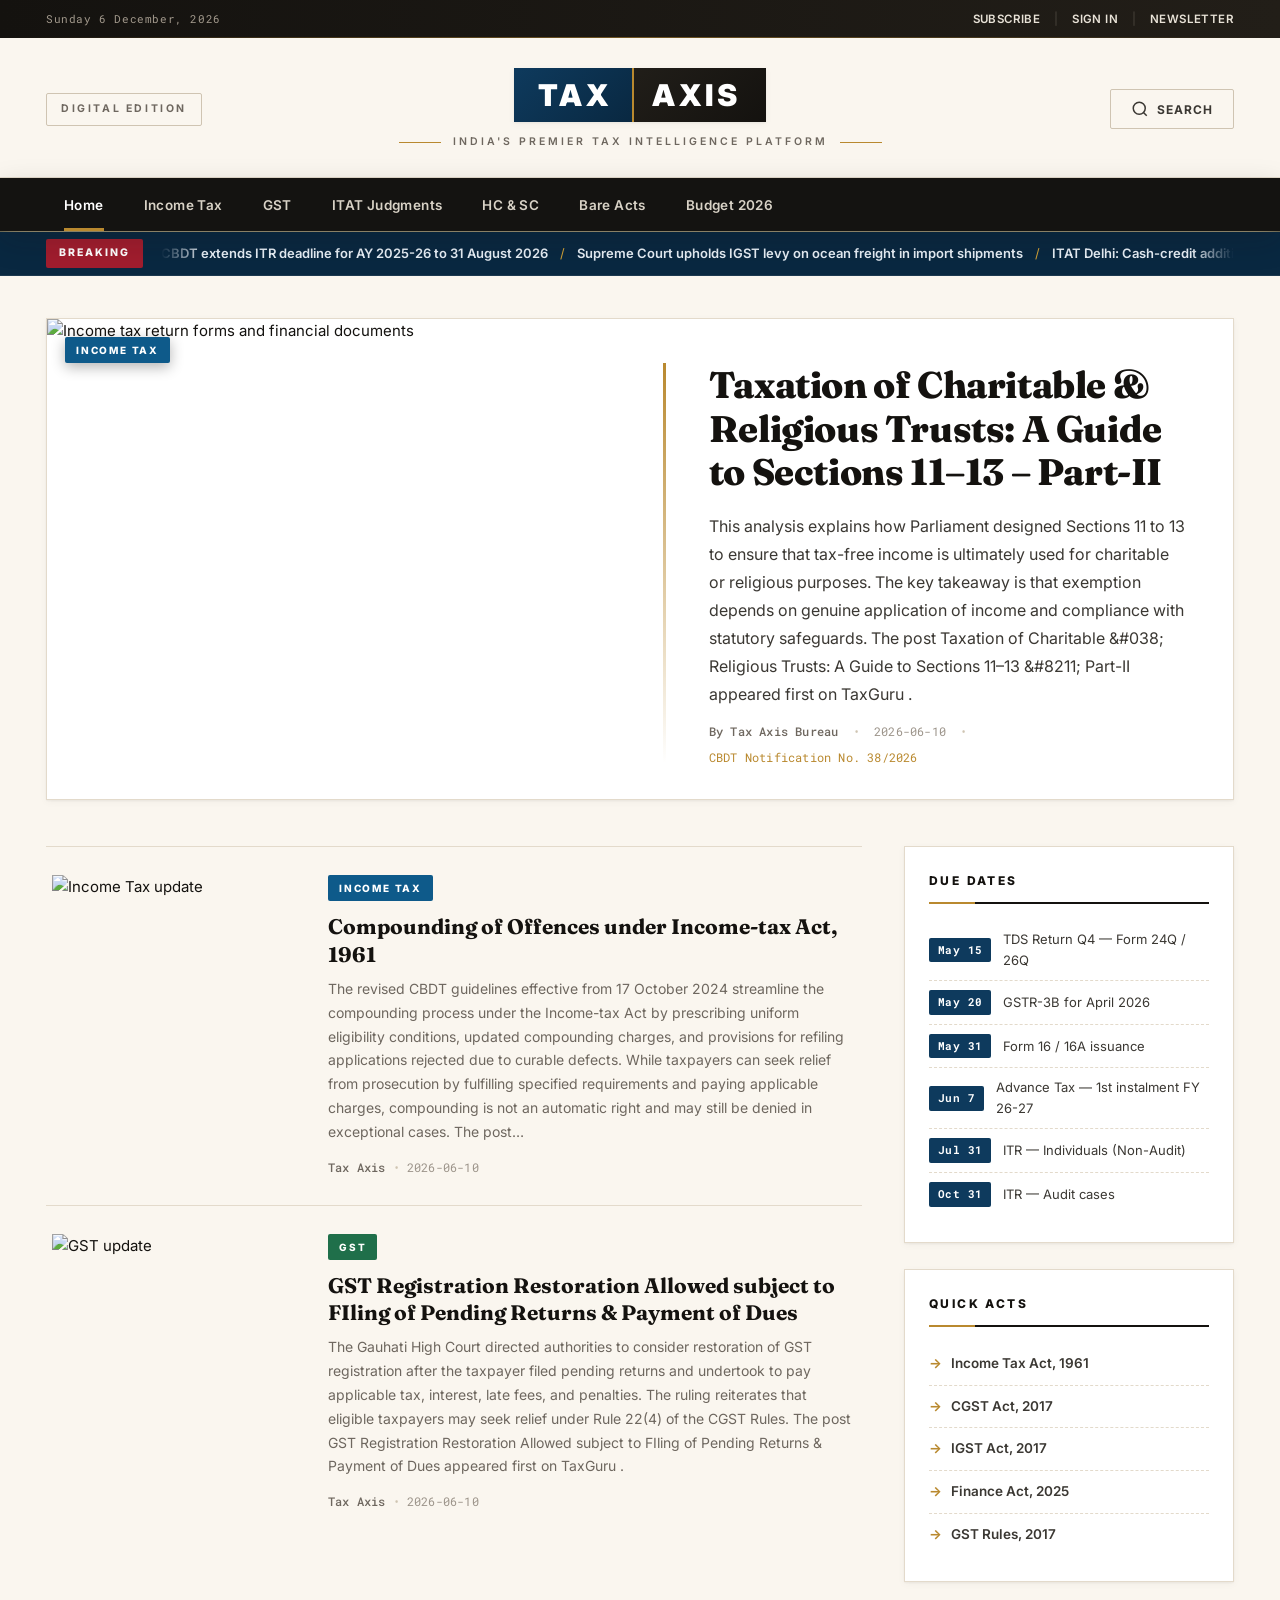
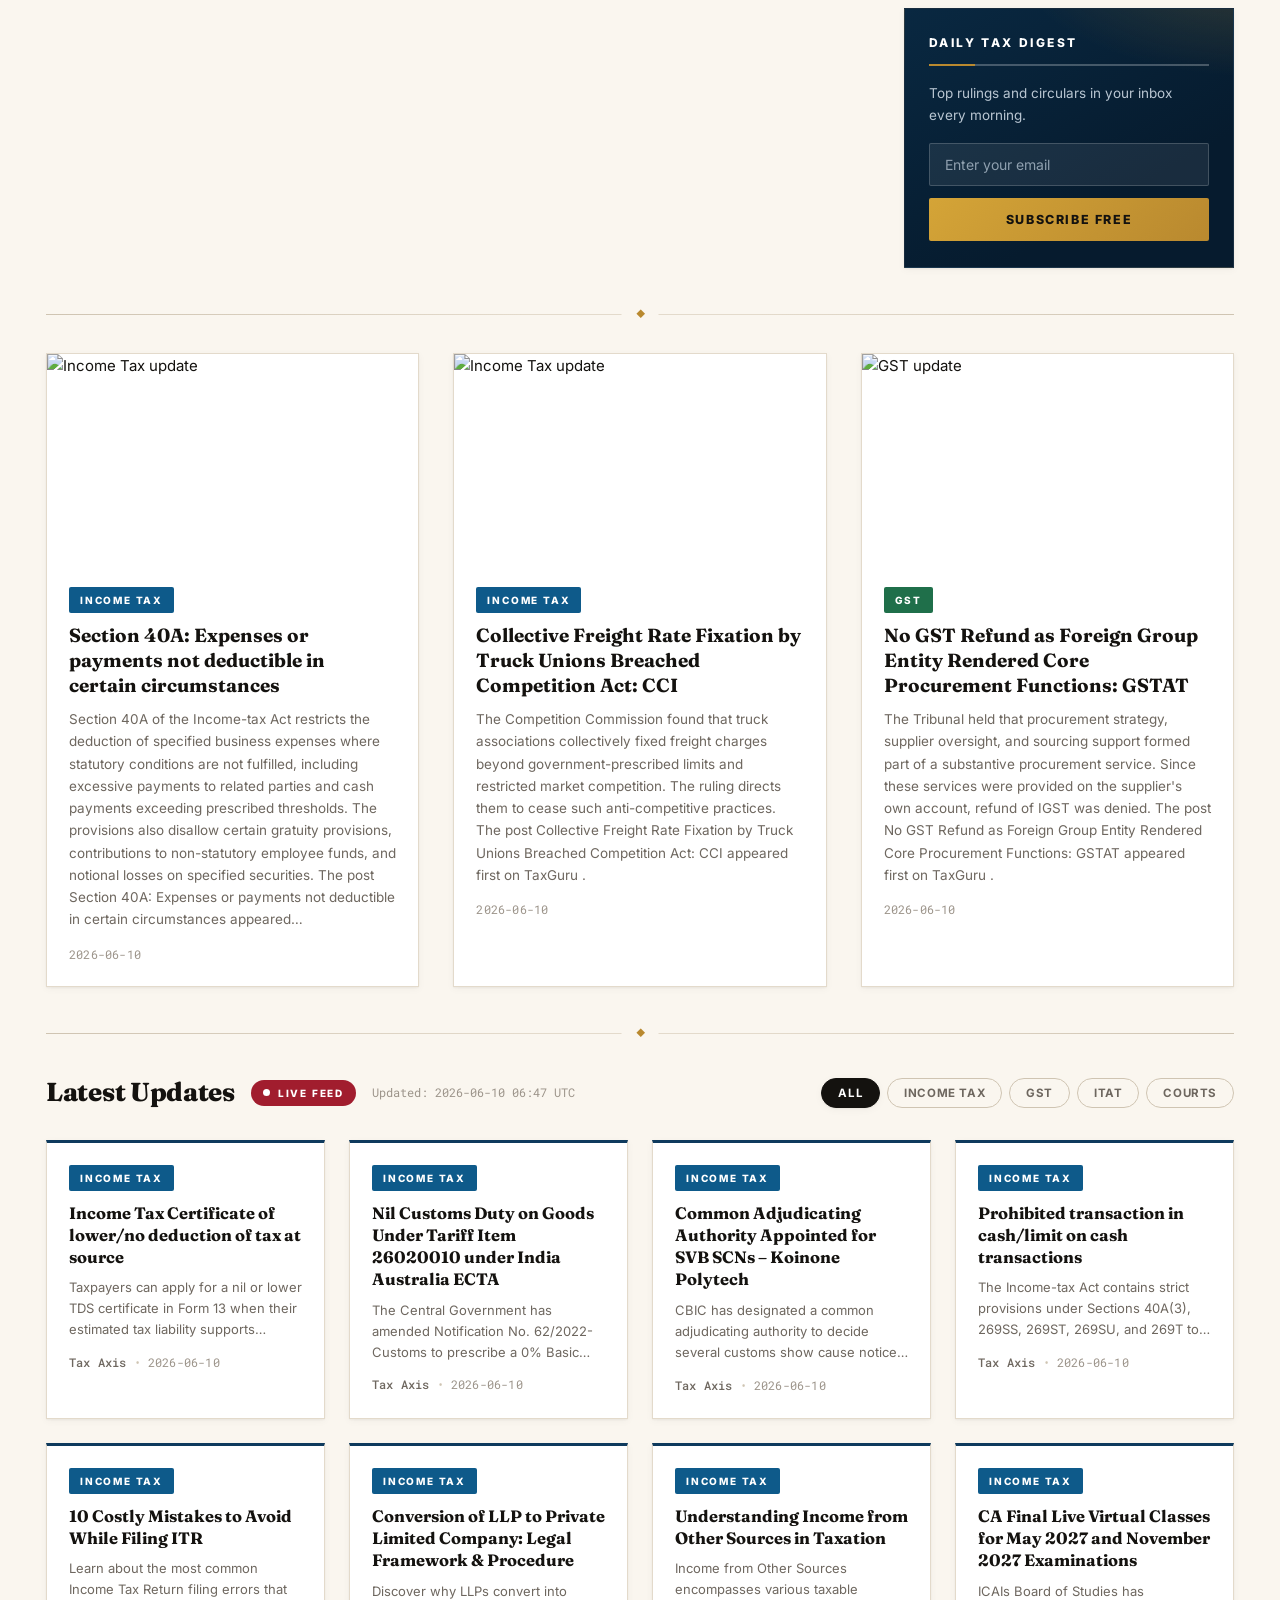
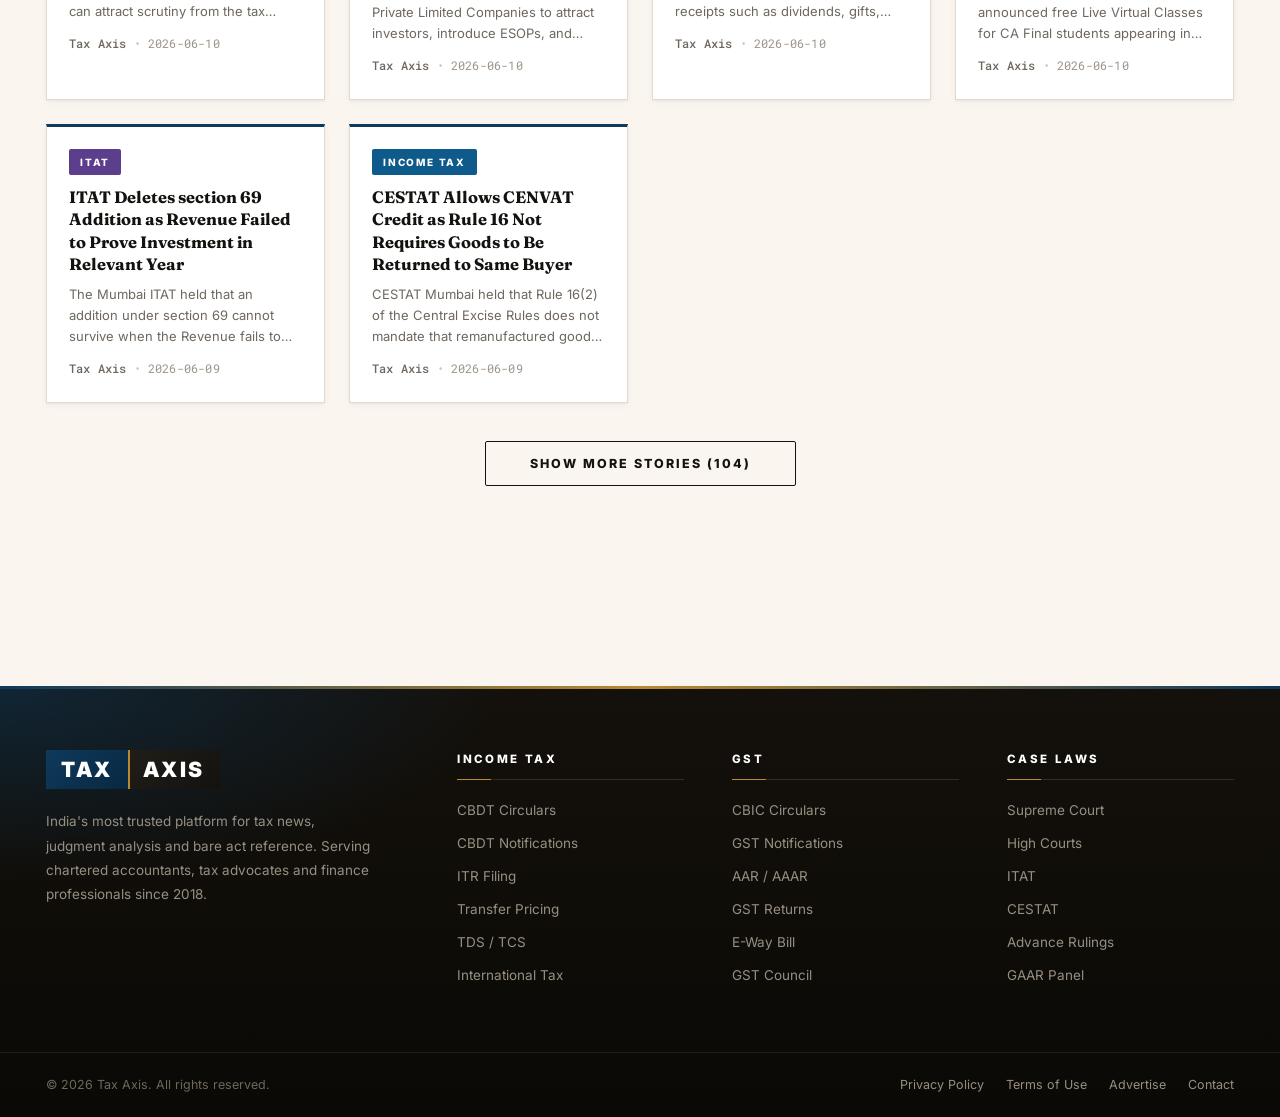
==== commit 9ee7efdb: "World-class premium redesign: 'Ink & Ivory' editorial design system - Fraunces high-contrast display" ====
--- a/index.html
+++ b/index.html
@@ -6,7 +6,7 @@
   <title>Tax Axis – India's Tax Intelligence Platform</title>
   <link rel="preconnect" href="https://fonts.googleapis.com" />
   <link rel="preconnect" href="https://fonts.gstatic.com" crossorigin />
-  <link href="https://fonts.googleapis.com/css2?family=Playfair+Display:ital,wght@0,700;0,900;1,700&family=Inter:wght@400;500;600;700;800&family=Roboto+Mono:wght@400;700&display=swap" rel="stylesheet" />
+  <link href="https://fonts.googleapis.com/css2?family=Fraunces:opsz,wght@9..144,500;9..144,600;9..144,700;9..144,800;9..144,900&family=Playfair+Display:ital,wght@0,700;0,900;1,700&family=Inter:wght@400;500;600;700;800;900&family=Roboto+Mono:wght@400;500;700&display=swap" rel="stylesheet" />
   <link rel="stylesheet" href="style.css" />
 </head>
 <body>
@@ -1167,5 +1167,41 @@
   <div class="toast" id="js-toast"></div>
 
   <script src="app.js"></script>
+  <script>
+    /* ── Premium motion layer ─────────────────────────────────
+       Scroll-reveal via IntersectionObserver + seamless ticker */
+    (function () {
+      var reduce = window.matchMedia('(prefers-reduced-motion: reduce)').matches;
+
+      // Duplicate ticker content so the -50% marquee loops seamlessly
+      var belt = document.getElementById('js-ticker');
+      if (belt && !belt.dataset.looped) {
+        belt.innerHTML += belt.innerHTML;
+        belt.dataset.looped = '1';
+      }
+
+      if (reduce || !('IntersectionObserver' in window)) return;
+
+      var io = new IntersectionObserver(function (entries) {
+        entries.forEach(function (e) {
+          if (e.isIntersecting) {
+            e.target.classList.add('in-view');
+            io.unobserve(e.target);
+          }
+        });
+      }, { rootMargin: '0px 0px -8% 0px', threshold: 0.08 });
+
+      var targets = document.querySelectorAll(
+        '.lead-story, .h-story, .v-story, .sidebar-block, .article-row,' +
+        '.judgment-card, .budget-item, .provision, .bare-act-promo,' +
+        '.live-feed-header, .section-masthead, .budget-lead'
+      );
+      targets.forEach(function (el, i) {
+        el.classList.add('reveal');
+        el.style.setProperty('--rv-delay', (i % 3) * 0.07 + 's');
+        io.observe(el);
+      });
+    })();
+  </script>
 </body>
 </html>
--- a/style.css
+++ b/style.css
@@ -1,340 +1,405 @@
-/* ============================================================
-   TAX AXIS — Financial Times-Inspired Editorial Stylesheet
-   Design: ft.com (Financial Times) visual system
-   Palette: FT Salmon + Navy + Warm Grays
-   ============================================================ */
-
+/* ════════════════════════════════════════════════════════════════
+   TAX AXIS — "Ink & Ivory" World-Class Editorial Design System
+   Fraunces display serif · Inter UI · deep navy + gold accents
+   Premium animations: scroll reveals, cinematic hovers, marquee
+   ════════════════════════════════════════════════════════════════ */
+
+/* ── Design Tokens ──────────────────────────────────────────── */
+:root {
+  /* Surfaces */
+  --paper:        #FAF6EF;
+  --paper-2:      #F3EDE2;
+  --paper-3:      #EDE5D6;
+  --card:         #FFFFFF;
+
+  /* Ink */
+  --ink:          #14120F;
+  --ink-2:        #3B3833;
+  --muted:        #6E675F;
+  --faint:        #9C948A;
+  --line:         #E3DACB;
+  --line-dark:    #CFC4B2;
+
+  /* Brand */
+  --navy:         #0E3A5D;
+  --navy-deep:    #092841;
+  --navy-bright:  #155A8F;
+  --gold:         #B9892F;
+  --gold-bright:  #D4A437;
+  --gold-soft:    #EBDDBE;
+
+  /* Categories */
+  --cat-blue:     #0E5A8A;
+  --cat-green:    #1F6F4A;
+  --cat-purple:   #5B3E8C;
+  --cat-teal:     #0C6B72;
+  --cat-red:      #A11D2E;
+  --cat-dark:     #1A1A1A;
+
+  /* Type */
+  --font-display: 'Fraunces', 'Playfair Display', Georgia, serif;
+  --font-serif:   'Playfair Display', Georgia, serif;
+  --font-body:    'Inter', -apple-system, Segoe UI, sans-serif;
+  --font-mono:    'Roboto Mono', ui-monospace, monospace;
+
+  /* Legacy aliases (used by older rules/JS-injected markup) */
+  --ft-salmon:    var(--paper);
+  --ft-navy:      var(--navy);
+  --ft-black:     var(--ink);
+  --ft-muted:     var(--muted);
+  --ft-border:    var(--line);
+  --ft-pink:      var(--paper-2);
+
+  /* Elevation */
+  --shadow-1: 0 1px 2px rgba(20,18,15,.05), 0 2px 8px rgba(20,18,15,.04);
+  --shadow-2: 0 2px 4px rgba(20,18,15,.06), 0 12px 28px rgba(20,18,15,.10);
+  --shadow-3: 0 4px 8px rgba(20,18,15,.08), 0 24px 56px rgba(20,18,15,.16);
+  --shadow-gold: 0 8px 28px rgba(185,137,47,.28);
+
+  /* Motion */
+  --ease-out:   cubic-bezier(.22,.61,.36,1);
+  --ease-swift: cubic-bezier(.55,0,.1,1);
+  --dur-1: .22s;
+  --dur-2: .45s;
+  --dur-3: .8s;
+}
+
+/* ── Reset & Base ───────────────────────────────────────────── */
 *, *::before, *::after { box-sizing: border-box; margin: 0; padding: 0; }
 
-:root {
-  /* ── FT Core Palette ─────────────────────────────────────── */
-  --ft-salmon:    #FFF1E5;   /* FT's iconic warm salmon page background */
-  --ft-pink:      #F2DFCE;   /* slightly darker salmon for section bg */
-  --ft-pink-mid:  #E9D9C9;   /* sidebar tint, card borders */
-  --ft-navy:      #0F5499;   /* FT's signature dark blue for links, labels */
-  --ft-navy-dark: #0A3A6B;   /* darker blue for hover */
-  --ft-black:     #33302E;   /* FT's near-black for body text */
-  --ft-heading:   #1A1A1A;   /* near-black for headlines */
-  --ft-muted:     #66605A;   /* bylines, captions, metadata */
-  --ft-border:    #CFC5BA;   /* warm gray borders */
-  --ft-border-lt: #E8DDD4;   /* light border */
-  --ft-white:     #FFFFFF;   /* card backgrounds */
-  --ft-red:       #CC0000;   /* breaking/live red */
-  --ft-gold:      #B38A00;   /* premium gold accent */
-  --ft-green:     #096B3C;   /* positive/GST green */
-  --ft-teal:      #0D6B6B;   /* ITAT teal */
-  --ft-court:     #6B3A0D;   /* courts brown */
-
-  /* ── Typography ─────────────────────────────────────────── */
-  --font-display: 'Playfair Display', Georgia, serif;
-  --font-body:    'Inter', -apple-system, BlinkMacSystemFont, sans-serif;
-  --font-mono:    'Roboto Mono', 'Courier New', monospace;
-
-  /* ── Spacing ─────────────────────────────────────────────── */
-  --col-gap:      24px;
-  --section-gap:  40px;
-
-  /* ── Transitions ─────────────────────────────────────────── */
-  --trans:        0.15s ease;
-  --trans-slow:   0.25s ease;
-}
-
-html { font-size: 16px; scroll-behavior: smooth; }
+html { scroll-behavior: smooth; }
 
 body {
   font-family: var(--font-body);
-  background: var(--ft-salmon);
-  color: var(--ft-black);
-  line-height: 1.55;
+  background:
+    radial-gradient(1200px 500px at 85% -10%, rgba(185,137,47,.06), transparent 60%),
+    var(--paper);
+  color: var(--ink);
+  font-size: 15px;
+  line-height: 1.6;
   -webkit-font-smoothing: antialiased;
-  -moz-osx-font-smoothing: grayscale;
-}
-
-a { color: inherit; text-decoration: none; }
-ul { list-style: none; }
-img { display: block; max-width: 100%; }
+  text-rendering: optimizeLegibility;
+  overflow-x: hidden;
+}
+
+img { max-width: 100%; display: block; }
+a   { color: inherit; }
+button { font-family: var(--font-body); cursor: pointer; }
+
+::selection { background: var(--gold-soft); color: var(--ink); }
+
+/* Premium thin scrollbar */
+::-webkit-scrollbar { width: 11px; }
+::-webkit-scrollbar-track { background: var(--paper-2); }
+::-webkit-scrollbar-thumb {
+  background: var(--line-dark);
+  border-radius: 6px;
+  border: 3px solid var(--paper-2);
+}
+::-webkit-scrollbar-thumb:hover { background: var(--gold); }
 
 .wrap {
-  max-width: 1260px;
+  max-width: 1240px;
   margin: 0 auto;
-  padding: 0 24px;
-}
-
-/* ============================================================
+  padding: 0 26px;
+}
+
+/* ── Keyframes ──────────────────────────────────────────────── */
+@keyframes fadeUp {
+  from { opacity: 0; transform: translateY(26px); }
+  to   { opacity: 1; transform: translateY(0); }
+}
+@keyframes fadeIn {
+  from { opacity: 0; }
+  to   { opacity: 1; }
+}
+@keyframes logoSlideL {
+  from { opacity: 0; transform: translateX(-34px); }
+  to   { opacity: 1; transform: translateX(0); }
+}
+@keyframes logoSlideR {
+  from { opacity: 0; transform: translateX(34px); }
+  to   { opacity: 1; transform: translateX(0); }
+}
+@keyframes ruleGrow {
+  from { transform: scaleX(0); }
+  to   { transform: scaleX(1); }
+}
+@keyframes marquee {
+  from { transform: translateX(0); }
+  to   { transform: translateX(-50%); }
+}
+@keyframes pulseDot {
+  0%, 100% { box-shadow: 0 0 0 0 rgba(161,29,46,.45); }
+  60%      { box-shadow: 0 0 0 9px rgba(161,29,46,0); }
+}
+@keyframes shimmer {
+  from { background-position: -600px 0; }
+  to   { background-position: 600px 0; }
+}
+@keyframes modalIn {
+  from { opacity: 0; transform: translateY(34px) scale(.97); }
+  to   { opacity: 1; transform: translateY(0) scale(1); }
+}
+@keyframes tickerFlash {
+  0%, 100% { opacity: 1; }
+  50%      { opacity: .55; }
+}
+
+/* Scroll-reveal helper (assigned by inline script) */
+.reveal {
+  opacity: 0;
+  transform: translateY(28px);
+  transition: opacity var(--dur-3) var(--ease-out), transform var(--dur-3) var(--ease-out);
+  transition-delay: var(--rv-delay, 0s);
+  will-change: opacity, transform;
+}
+.reveal.in-view { opacity: 1; transform: none; }
+
+@media (prefers-reduced-motion: reduce) {
+  *, *::before, *::after {
+    animation-duration: .01ms !important;
+    animation-iteration-count: 1 !important;
+    transition-duration: .01ms !important;
+  }
+  .reveal { opacity: 1; transform: none; }
+}
+
+/* ════════════════════════════════════════════════════════════
    UTILITY BAR
-   ============================================================ */
+   ════════════════════════════════════════════════════════════ */
 .util-bar {
-  background: var(--ft-black);
-  height: 32px;
-  display: flex;
-  align-items: center;
+  background: linear-gradient(90deg, var(--ink) 0%, #221E18 100%);
+  color: #CFC8BD;
+  font-size: 12px;
+  position: relative;
+  z-index: 60;
+}
+.util-bar::after {
+  content: '';
+  position: absolute; inset: auto 0 0 0; height: 1px;
+  background: linear-gradient(90deg, transparent, rgba(185,137,47,.55), transparent);
 }
 .util-bar__inner {
   display: flex;
   align-items: center;
   justify-content: space-between;
-  height: 100%;
-  width: 100%;
+  height: 38px;
 }
 .util-bar__date {
+  font-family: var(--font-mono);
   font-size: 11px;
-  font-weight: 500;
-  color: rgba(255,255,255,0.42);
-  font-family: var(--font-body);
-  letter-spacing: 0.2px;
-}
-.util-bar__nav {
-  display: flex;
-  align-items: center;
-  gap: 10px;
-}
+  letter-spacing: .6px;
+  color: #A39A8D;
+}
+.util-bar__nav { display: flex; align-items: center; gap: 14px; }
 .util-bar__nav a {
-  font-size: 11px;
-  font-weight: 500;
-  color: rgba(255,255,255,0.65);
-  font-family: var(--font-body);
-  letter-spacing: 0.2px;
-  transition: color var(--trans);
-}
-.util-bar__nav a:first-child {
-  background: var(--ft-salmon);
-  color: var(--ft-black);
-  padding: 3px 10px;
+  color: #E8E2D7;
+  text-decoration: none;
   font-weight: 600;
-}
-.util-bar__nav a:first-child:hover {
-  background: #fff;
-  color: var(--ft-black);
-}
-.util-bar__nav a:not(:first-child):hover { color: #fff; }
-.pipe { color: rgba(255,255,255,0.2); font-size: 10px; }
-
-/* ============================================================
+  font-size: 11.5px;
+  letter-spacing: .4px;
+  text-transform: uppercase;
+  transition: color var(--dur-1) var(--ease-out);
+}
+.util-bar__nav a:hover { color: var(--gold-bright); }
+.util-bar__nav .pipe { color: #4A453D; }
+
+/* ════════════════════════════════════════════════════════════
    MASTHEAD
-   ============================================================ */
+   ════════════════════════════════════════════════════════════ */
 .masthead {
-  background: var(--ft-salmon);
-  padding: 18px 0 0;
-  position: relative;
-  border-bottom: 2px solid var(--ft-navy);
+  background: var(--paper);
+  border-bottom: 1px solid var(--line);
+  position: relative;
 }
 .masthead__inner {
   display: grid;
   grid-template-columns: 1fr auto 1fr;
   align-items: center;
-  gap: 20px;
-  padding-bottom: 18px;
-}
-.masthead__left {
-  display: flex;
-  align-items: center;
-}
+  padding-top: 30px;
+  padding-bottom: 26px;
+  gap: 18px;
+}
+.masthead__left { justify-self: start; }
 .masthead__edition {
-  font-size: 10px;
-  font-weight: 500;
-  letter-spacing: 1.5px;
+  font-size: 10.5px;
+  font-weight: 700;
+  letter-spacing: 2.6px;
   text-transform: uppercase;
-  color: var(--ft-muted);
-  font-family: var(--font-body);
+  color: var(--muted);
+  border: 1px solid var(--line-dark);
+  padding: 7px 14px;
+  border-radius: 2px;
+  animation: fadeIn var(--dur-3) var(--ease-out) .5s both;
 }
 .masthead__center {
-  text-align: left;
-  display: flex;
-  align-items: center;
-  justify-content: flex-start;
-}
-
-/* Logo link wrapper */
+  display: flex;
+  justify-content: center;
+}
 .masthead__logo-link {
-  display: inline-block;
+  display: flex;
+  flex-direction: column;
+  align-items: center;
   text-decoration: none;
 }
-.masthead__logo-link:hover { opacity: 0.88; }
-
-/* New FT-style logo wrap */
-.masthead__logo-wrap {
-  display: inline-flex;
-  align-items: center;
-  gap: 12px;
-}
-
-/* ── Option 9: Split-Block Logo ─────────────────────────────── */
+.masthead__logo-link:hover .logo-split { box-shadow: var(--shadow-2); }
+
+/* Option 9 — Split-Block Logo (premium cut) */
 .logo-split {
   display: flex;
   align-items: stretch;
   gap: 0;
-  text-decoration: none;
+  box-shadow: var(--shadow-1);
+  transition: box-shadow var(--dur-2) var(--ease-out), transform var(--dur-2) var(--ease-out);
 }
 .logo-split__tax {
-  background: var(--ft-navy);
+  background: linear-gradient(135deg, var(--navy) 0%, var(--navy-deep) 100%);
   color: #fff;
   font-family: var(--font-body);
   font-weight: 900;
-  font-size: 28px;
-  letter-spacing: 3px;
-  padding: 10px 18px;
+  font-size: 30px;
+  letter-spacing: 4px;
+  padding: 12px 20px 12px 24px;
   line-height: 1;
   display: flex;
   align-items: center;
+  position: relative;
+  animation: logoSlideL var(--dur-3) var(--ease-swift) both;
 }
 .logo-split__axis {
-  background: #1a1a1a;
+  background: linear-gradient(135deg, #211E19 0%, var(--ink) 100%);
   color: #fff;
   font-family: var(--font-body);
   font-weight: 900;
-  font-size: 28px;
+  font-size: 30px;
+  letter-spacing: 4px;
+  padding: 12px 24px 12px 20px;
+  line-height: 1;
+  display: flex;
+  align-items: center;
+  position: relative;
+  animation: logoSlideR var(--dur-3) var(--ease-swift) both;
+}
+.logo-split__axis::after {
+  content: '';
+  position: absolute;
+  left: 0; top: 0; bottom: 0;
+  width: 2px;
+  background: var(--gold);
+}
+.masthead__tagline {
+  font-size: 10.5px;
+  font-weight: 600;
   letter-spacing: 3px;
-  padding: 10px 18px;
-  line-height: 1;
-  display: flex;
-  align-items: center;
-}
-/* Footer variant — slightly smaller */
-.logo-split--footer .logo-split__tax,
-.logo-split--footer .logo-split__axis {
-  font-size: 20px;
-  padding: 8px 14px;
-  letter-spacing: 2px;
-}
-
-/* Legacy classes kept for safety */
-.logo-box { display: none; }
-.logo-wordmark { display: none; }
-.logo-word1, .logo-word2, .logo-sub { display: none; }
-
-/* Legacy logo text classes for backward compatibility */
-.logo-text {
+  text-transform: uppercase;
+  color: var(--muted);
+  margin-top: 12px;
   font-family: var(--font-body);
-  font-weight: 700;
-  font-size: 26px;
-  letter-spacing: 2px;
-  line-height: 1;
-  display: flex;
-  align-items: baseline;
-}
-.logo-tax { color: var(--ft-navy); }
-.logo-axis { color: var(--ft-black); }
-.logo-icon { flex-shrink: 0; }
-
-.masthead__logo {
-  font-family: var(--font-body);
-  font-size: 26px;
-  font-weight: 700;
-  color: var(--ft-navy);
-  letter-spacing: 2px;
-  text-transform: uppercase;
-  line-height: 1;
-}
-.masthead__tagline {
-  font-size: 10px;
-  font-weight: 500;
-  letter-spacing: 1px;
-  color: var(--ft-muted);
-  margin-top: 6px;
-  font-family: var(--font-body);
-}
-
-.masthead__right { text-align: right; }
+  display: flex;
+  align-items: center;
+  gap: 12px;
+  animation: fadeUp var(--dur-3) var(--ease-out) .35s both;
+}
+.masthead__tagline::before,
+.masthead__tagline::after {
+  content: '';
+  width: 42px; height: 1px;
+  background: var(--gold);
+  transform-origin: center;
+  animation: ruleGrow var(--dur-3) var(--ease-out) .55s both;
+}
+.masthead__right { justify-self: end; }
 .masthead__search-btn {
   display: inline-flex;
   align-items: center;
-  gap: 6px;
+  gap: 8px;
   background: transparent;
-  border: 1px solid var(--ft-navy);
-  padding: 7px 14px;
-  font-family: var(--font-body);
+  border: 1px solid var(--line-dark);
+  color: var(--ink-2);
   font-size: 12px;
-  font-weight: 600;
-  color: var(--ft-navy);
-  cursor: pointer;
-  transition: all var(--trans);
-  letter-spacing: 0.2px;
+  font-weight: 700;
+  letter-spacing: 1px;
+  text-transform: uppercase;
+  padding: 10px 20px;
+  border-radius: 2px;
+  transition: all var(--dur-1) var(--ease-out);
+  animation: fadeIn var(--dur-3) var(--ease-out) .5s both;
 }
 .masthead__search-btn:hover {
-  background: var(--ft-navy);
-  color: #fff;
-}
-.masthead__search-btn svg { stroke: currentColor; }
+  background: var(--ink);
+  border-color: var(--ink);
+  color: #fff;
+  transform: translateY(-1px);
+  box-shadow: var(--shadow-2);
+}
 
 /* Search bar */
 .masthead__search-bar {
-  display: none;
-  background: var(--ft-pink);
-  border-top: 1px solid var(--ft-border);
-  padding: 12px 0;
-}
-.masthead__search-bar.is-open { display: block; }
-.masthead__search-bar .wrap { display: flex; gap: 8px; }
+  max-height: 0;
+  overflow: hidden;
+  background: var(--paper-2);
+  transition: max-height var(--dur-2) var(--ease-swift);
+  border-top: 0 solid var(--line);
+}
+.masthead__search-bar.is-open {
+  max-height: 90px;
+  border-top: 1px solid var(--line);
+}
+.masthead__search-bar .wrap {
+  display: flex;
+  gap: 10px;
+  padding-top: 18px;
+  padding-bottom: 18px;
+}
 .masthead__search-bar input {
   flex: 1;
-  padding: 9px 14px;
   font-family: var(--font-body);
-  font-size: 14px;
-  border: 1px solid var(--ft-border);
+  font-size: 15px;
+  padding: 12px 18px;
+  border: 1px solid var(--line-dark);
+  border-radius: 2px;
+  background: var(--card);
+  color: var(--ink);
   outline: none;
-  background: #fff;
-  color: var(--ft-black);
-  transition: border-color var(--trans);
-}
-.masthead__search-bar input::placeholder { color: var(--ft-muted); }
-.masthead__search-bar input:focus { border-color: var(--ft-navy); }
+  transition: border-color var(--dur-1), box-shadow var(--dur-1);
+}
+.masthead__search-bar input:focus {
+  border-color: var(--navy);
+  box-shadow: 0 0 0 3px rgba(14,58,93,.12);
+}
 .masthead__search-bar button {
-  padding: 9px 18px;
-  font-family: var(--font-body);
+  background: var(--navy);
+  color: #fff;
+  border: none;
+  font-weight: 700;
   font-size: 12px;
-  font-weight: 700;
-  cursor: pointer;
-  border: none;
-  letter-spacing: 0.3px;
+  letter-spacing: 1px;
   text-transform: uppercase;
-}
-.masthead__search-bar button:first-of-type {
-  background: var(--ft-navy);
-  color: #fff;
-}
-.masthead__search-bar button:first-of-type:hover { background: var(--ft-navy-dark); }
-.close-btn { background: var(--ft-border) !important; color: var(--ft-black) !important; }
-.close-btn:hover { background: var(--ft-muted) !important; color: #fff !important; }
-
-/* Search results */
-.search-results-list {
-  margin-top: 28px;
-  display: flex;
-  flex-direction: column;
-  gap: 0;
-}
-.search-result-item {
-  background: var(--ft-white);
-  border-bottom: 1px solid var(--ft-border);
-  border-left: 3px solid var(--ft-navy);
-  padding: 14px 18px;
-  cursor: pointer;
-  transition: background var(--trans);
-}
-.search-result-item:first-child { border-top: 1px solid var(--ft-border); }
-.search-result-item:hover { background: var(--ft-salmon); }
-.search-result-item h4 {
-  font-family: var(--font-display);
-  font-size: 16px;
-  font-weight: 700;
-  color: var(--ft-heading);
-  margin-bottom: 5px;
-}
-.search-result-item p {
-  font-size: 13px;
-  color: var(--ft-muted);
-  line-height: 1.55;
-}
-
-/* ============================================================
-   PRIMARY NAVIGATION
-   ============================================================ */
+  padding: 0 26px;
+  border-radius: 2px;
+  transition: background var(--dur-1), transform var(--dur-1);
+}
+.masthead__search-bar button:hover { background: var(--navy-bright); transform: translateY(-1px); }
+.masthead__search-bar .close-btn {
+  background: transparent;
+  color: var(--muted);
+  border: 1px solid var(--line-dark);
+  padding: 0 16px;
+}
+.masthead__search-bar .close-btn:hover { background: var(--ink); color: #fff; border-color: var(--ink); }
+
+/* ════════════════════════════════════════════════════════════
+   PRIMARY NAV — dark ink, gold underline, sticky w/ blur
+   ════════════════════════════════════════════════════════════ */
 .primary-nav {
-  background: var(--ft-salmon);
+  background: rgba(13,12,10,.97);
+  -webkit-backdrop-filter: blur(14px);
+  backdrop-filter: blur(14px);
   position: sticky;
   top: 0;
-  z-index: 300;
-  border-bottom: 1px solid var(--ft-border);
+  z-index: 200;
+  box-shadow: 0 1px 0 rgba(185,137,47,.35), 0 10px 30px rgba(20,18,15,.18);
 }
 .primary-nav__inner {
   display: flex;
@@ -342,1449 +407,1405 @@
 }
 .nav__list {
   display: flex;
-  align-items: center;
-  flex: 1;
+  list-style: none;
+  gap: 4px;
 }
 .nav__link {
   display: block;
-  padding: 13px 14px;
-  font-size: 13px;
+  padding: 17px 18px 15px;
+  color: #D8D2C6;
+  text-decoration: none;
+  font-size: 13.5px;
   font-weight: 600;
-  color: var(--ft-black);
-  white-space: nowrap;
-  transition: color var(--trans);
-  border-bottom: 3px solid transparent;
-  margin-bottom: -1px;
-  position: relative;
-  font-family: var(--font-body);
-  letter-spacing: 0;
-}
-.nav__link:hover { color: var(--ft-navy); }
-.nav__link.is-active {
-  color: var(--ft-navy);
-  border-bottom-color: var(--ft-navy);
-}
+  letter-spacing: .4px;
+  position: relative;
+  transition: color var(--dur-1) var(--ease-out);
+}
+.nav__link::after {
+  content: '';
+  position: absolute;
+  left: 18px; right: 18px; bottom: 0;
+  height: 3px;
+  background: var(--gold);
+  transform: scaleX(0);
+  transform-origin: left;
+  transition: transform var(--dur-2) var(--ease-swift);
+}
+.nav__link:hover { color: #fff; }
+.nav__link:hover::after { transform: scaleX(1); }
+.nav__link.is-active { color: #fff; }
+.nav__link.is-active::after { transform: scaleX(1); }
+
 .nav__hamburger {
   display: none;
   flex-direction: column;
   gap: 5px;
-  background: none;
+  background: transparent;
   border: none;
-  padding: 13px 16px;
-  cursor: pointer;
+  padding: 16px 14px;
 }
 .nav__hamburger span {
-  display: block;
-  width: 22px;
-  height: 2px;
-  background: var(--ft-black);
-  border-radius: 1px;
-  transition: background var(--trans);
-}
-.nav__hamburger:hover span { background: var(--ft-navy); }
-
-/* ============================================================
-   BREAKING NEWS TICKER
-   ============================================================ */
+  width: 24px; height: 2px;
+  background: #E8E2D7;
+  transition: transform var(--dur-1);
+}
+
+/* ════════════════════════════════════════════════════════════
+   BREAKING TICKER — marquee
+   ════════════════════════════════════════════════════════════ */
 .ticker {
-  background: var(--ft-navy);
-  height: 34px;
-  display: flex;
-  align-items: center;
+  background: var(--navy-deep);
+  border-bottom: 1px solid rgba(255,255,255,.08);
   overflow: hidden;
 }
 .ticker__inner {
   display: flex;
   align-items: center;
-  gap: 16px;
+  height: 44px;
+  gap: 18px;
+}
+.ticker__label {
+  flex: none;
+  background: var(--cat-red);
+  color: #fff;
+  font-size: 10.5px;
+  font-weight: 800;
+  letter-spacing: 2px;
+  padding: 6px 13px;
+  border-radius: 2px;
+  animation: tickerFlash 2.4s ease-in-out infinite;
+}
+.ticker__viewport {
   overflow: hidden;
-  height: 100%;
-}
-.ticker__label {
-  background: #fff;
-  color: var(--ft-navy);
-  font-size: 10px;
-  font-weight: 700;
-  letter-spacing: 1.5px;
-  padding: 4px 10px;
-  flex-shrink: 0;
-  white-space: nowrap;
-  text-transform: uppercase;
-  font-family: var(--font-body);
-}
-.ticker__viewport { overflow: hidden; flex: 1; height: 100%; display: flex; align-items: center; }
+  flex: 1;
+  -webkit-mask-image: linear-gradient(90deg, transparent, #000 4%, #000 96%, transparent);
+  mask-image: linear-gradient(90deg, transparent, #000 4%, #000 96%, transparent);
+}
 .ticker__belt {
   display: inline-flex;
-  gap: 0;
+  align-items: center;
   white-space: nowrap;
-  animation: ticker-scroll 65s linear infinite;
-  font-size: 12px;
-  font-weight: 500;
-  color: rgba(255,255,255,0.9);
-  font-family: var(--font-body);
-  letter-spacing: 0.1px;
-}
-.ticker__belt:hover { animation-play-state: paused; }
-.ticker__belt .sep { color: rgba(255,255,255,0.35); margin: 0 14px; }
-@keyframes ticker-scroll {
-  from { transform: translateX(0); }
-  to   { transform: translateX(-50%); }
-}
-
-/* ============================================================
+  gap: 8px;
+  animation: marquee 56s linear infinite;
+  will-change: transform;
+}
+.ticker__viewport:hover .ticker__belt { animation-play-state: paused; }
+.ticker__belt span {
+  color: #E7EFF6;
+  font-size: 13px;
+  font-weight: 600;
+}
+.ticker__belt .sep { color: var(--gold-bright); font-weight: 400; }
+
+/* ════════════════════════════════════════════════════════════
    PAGE STRUCTURE
-   ============================================================ */
-.page-main { padding: 28px 0 64px; }
+   ════════════════════════════════════════════════════════════ */
+.page-main {
+  padding-top: 42px;
+  padding-bottom: 80px;
+  min-height: 60vh;
+}
 .page-section { display: none; }
-.page-section.is-active { display: block; }
-
-/* Section masthead */
-.section-masthead {
-  display: flex;
-  align-items: baseline;
-  gap: 14px;
-  padding-bottom: 14px;
-  margin-bottom: 24px;
-  border-bottom: 2px solid var(--ft-navy);
-}
-.section-masthead__title {
-  font-family: var(--font-display);
-  font-size: 24px;
-  font-weight: 700;
-  color: var(--ft-heading);
-  line-height: 1.2;
-}
-.section-masthead__flag {
-  font-size: 10px;
-  font-weight: 700;
-  letter-spacing: 1.5px;
-  text-transform: uppercase;
-  font-family: var(--font-body);
-  flex-shrink: 0;
-}
-.section-masthead__flag--blue   { color: var(--ft-navy); }
-.section-masthead__flag--green  { color: var(--ft-green); }
-.section-masthead__flag--purple { color: var(--ft-teal); }
-.section-masthead__flag--teal   { color: var(--ft-teal); }
-.section-masthead__flag--dark   { color: var(--ft-black); }
-.section-masthead__flag--red    { color: var(--ft-red); }
-
-/* ── Story flags (FT-style section labels — no background, just colored text) ── */
+.page-section.is-active {
+  display: block;
+  animation: fadeUp .55s var(--ease-out) both;
+}
+
+.divider-line {
+  height: 1px;
+  background: linear-gradient(90deg, var(--line-dark), var(--line) 40%, var(--line) 60%, var(--line-dark));
+  margin: 46px 0 38px;
+  position: relative;
+}
+.divider-line::after {
+  content: '◆';
+  position: absolute;
+  left: 50%; top: 50%;
+  transform: translate(-50%,-50%);
+  background: var(--paper);
+  color: var(--gold);
+  font-size: 9px;
+  padding: 0 14px;
+}
+
+.border-top { border-top: 1px solid var(--line); }
+
+/* ── Story flags (category chips) ───────────────────────────── */
 .story-flag {
   display: inline-block;
   font-size: 10px;
-  font-weight: 700;
-  letter-spacing: 1.5px;
+  font-weight: 800;
+  letter-spacing: 1.8px;
   text-transform: uppercase;
-  padding: 0;
-  margin-bottom: 8px;
-  line-height: 1;
-  font-family: var(--font-body);
-}
-.story-flag--blue   { color: var(--ft-navy); }
-.story-flag--green  { color: var(--ft-green); }
-.story-flag--purple { color: var(--ft-teal); }
-.story-flag--teal   { color: var(--ft-teal); }
-.story-flag--red    { color: var(--ft-red); }
-.story-flag--dark   { color: var(--ft-black); }
-
-/* ── Byline ───────────────────────────────────────────────── */
+  padding: 5px 11px;
+  border-radius: 2px;
+  color: #fff;
+  background: var(--cat-dark);
+  margin-bottom: 12px;
+}
+.story-flag--blue   { background: var(--cat-blue); }
+.story-flag--green  { background: var(--cat-green); }
+.story-flag--purple { background: var(--cat-purple); }
+.story-flag--teal   { background: var(--cat-teal); }
+.story-flag--red    { background: var(--cat-red); }
+
+/* ── Bylines ────────────────────────────────────────────────── */
 .story-byline {
   display: flex;
-  align-items: center;
   flex-wrap: wrap;
-  gap: 4px;
-  font-size: 11px;
-  color: var(--ft-muted);
-  margin-top: 10px;
-  font-family: var(--font-body);
-}
-.byline__author {
-  font-weight: 600;
-  color: var(--ft-black);
-  font-size: 11px;
-}
-.byline__sep { color: var(--ft-border); }
-.byline__time { color: var(--ft-muted); }
-.byline__ref { font-style: italic; color: var(--ft-muted); }
-
-/* ── Dividers ─────────────────────────────────────────────── */
-.border-top { border-top: 1px solid var(--ft-border); padding-top: 20px; margin-top: 20px; }
-.border-top:first-child { border-top: none; padding-top: 0; margin-top: 0; }
-.divider-line {
-  border: none;
-  height: 1px;
-  background: var(--ft-border);
-  margin: 28px 0 24px;
-}
-
-/* ── Images ───────────────────────────────────────────────── */
+  align-items: center;
+  gap: 7px;
+  font-size: 12px;
+  color: var(--faint);
+  font-family: var(--font-mono);
+  letter-spacing: .2px;
+  margin-top: 14px;
+}
+.byline__author { color: var(--muted); font-weight: 500; }
+.byline__sep    { color: var(--line-dark); }
+.byline__ref    { color: var(--gold); }
+
+/* ── Images ─────────────────────────────────────────────────── */
+.story-img {
+  width: 100%;
+  object-fit: cover;
+  filter: saturate(.92);
+  transition: transform 1.1s var(--ease-out), filter 1.1s var(--ease-out);
+}
+.story-img--lg  { height: 480px; }
+.story-img--med { height: 215px; }
+.story-img--sm  { height: 150px; }
+
 .img-placeholder {
-  background: var(--ft-pink);
+  width: 100%;
+  height: 100%;
+  min-height: 130px;
   display: flex;
   align-items: center;
   justify-content: center;
-  overflow: hidden;
-  position: relative;
+  background:
+    linear-gradient(135deg, var(--paper-3), var(--paper-2));
+  border: 1px solid var(--line);
 }
 .img-placeholder span {
-  font-size: 9px;
-  font-weight: 700;
-  letter-spacing: 1.5px;
-  text-transform: uppercase;
-  color: var(--ft-muted);
-  font-family: var(--font-body);
-}
-.img-placeholder--lg  { width: 100%; height: 340px; }
-.img-placeholder--med { width: 100%; height: 185px; }
-.img-placeholder--sm  { width: 140px; height: 100px; flex-shrink: 0; }
-.img-placeholder--art { width: 200px; height: 140px; flex-shrink: 0; }
-
-.story-img { display: block; object-fit: cover; }
-.story-img--lg  { width: 100%; height: 340px; }
-.story-img--med { width: 100%; height: 185px; }
-.story-img--sm  { width: 140px; height: 100px; flex-shrink: 0; }
-.story-img--art { width: 200px; height: 140px; flex-shrink: 0; }
-
-/* ============================================================
-   HOME — LEAD STORY (FT hero band)
-   ============================================================ */
-.home-layout { display: flex; flex-direction: column; }
+  font-family: var(--font-display);
+  font-weight: 700;
+  font-size: 19px;
+  color: var(--line-dark);
+  letter-spacing: 1px;
+}
+
+/* ════════════════════════════════════════════════════════════
+   HOME — LEAD STORY (cinematic)
+   ════════════════════════════════════════════════════════════ */
+.home-layout { display: block; }
 
 .lead-story {
   display: grid;
-  grid-template-columns: 58% 1fr;
-  gap: 0;
-  align-items: stretch;
+  grid-template-columns: 1.08fr 1fr;
+  background: var(--card);
+  border: 1px solid var(--line);
+  box-shadow: var(--shadow-1);
   cursor: pointer;
-  margin-bottom: 0;
-  background: var(--ft-white);
-  border-top: 2px solid var(--ft-navy);
-  border-bottom: 1px solid var(--ft-border);
-  max-height: 460px;
   overflow: hidden;
-}
-.lead-story:hover .lead-story__hed { color: var(--ft-navy); }
-
+  max-height: 482px;
+  transition: box-shadow var(--dur-2) var(--ease-out), transform var(--dur-2) var(--ease-out);
+}
+.lead-story:hover {
+  box-shadow: var(--shadow-3);
+  transform: translateY(-3px);
+}
 .lead-story__img-wrap {
   position: relative;
   overflow: hidden;
 }
-.lead-story__img-wrap .story-img--lg {
-  height: 460px;
-  max-height: 460px;
-  display: block;
-  object-fit: cover;
-  width: 100%;
-}
+.lead-story__img-wrap::after {
+  content: '';
+  position: absolute; inset: 0;
+  background: linear-gradient(180deg, transparent 55%, rgba(9,40,65,.34));
+  opacity: 0;
+  transition: opacity var(--dur-2) var(--ease-out);
+}
+.lead-story:hover .lead-story__img-wrap::after { opacity: 1; }
+.lead-story:hover .story-img--lg { transform: scale(1.05); filter: saturate(1.05); }
 .lead-story__img-wrap .story-flag {
   position: absolute;
-  top: 14px;
-  left: 14px;
+  top: 18px; left: 18px;
   margin: 0;
-  z-index: 1;
-  background: rgba(255,255,255,0.92);
-  padding: 3px 8px;
+  z-index: 2;
+  box-shadow: 0 4px 14px rgba(0,0,0,.3);
 }
 .lead-story__body {
-  padding: 28px 32px;
+  padding: 44px 46px 40px;
   display: flex;
   flex-direction: column;
   justify-content: center;
-  border-left: 1px solid var(--ft-border);
+  position: relative;
+}
+.lead-story__body::before {
+  content: '';
+  position: absolute;
+  left: 0; top: 44px; bottom: 44px;
+  width: 3px;
+  background: linear-gradient(180deg, var(--gold), transparent);
 }
 .lead-story__hed {
   font-family: var(--font-display);
-  font-size: clamp(22px, 2.4vw, 32px);
-  font-weight: 900;
-  line-height: 1.22;
-  color: var(--ft-heading);
-  margin-bottom: 14px;
-  transition: color var(--trans);
-  letter-spacing: -0.2px;
-}
+  font-size: clamp(26px, 3vw, 37px);
+  font-weight: 800;
+  line-height: 1.18;
+  letter-spacing: -.4px;
+  color: var(--ink);
+  margin-bottom: 18px;
+  transition: color var(--dur-1);
+}
+.lead-story:hover .lead-story__hed { color: var(--navy); }
 .lead-story__deck {
-  font-family: var(--font-body);
-  font-size: 15px;
+  font-size: 16px;
+  line-height: 1.75;
+  color: var(--ink-2);
   font-weight: 400;
-  line-height: 1.65;
-  color: var(--ft-muted);
-}
-
-/* ============================================================
-   HOME — MID ROW (SECONDARY + SIDEBAR)
-   ============================================================ */
+}
+
+/* ════════════════════════════════════════════════════════════
+   MID ROW — secondary + sidebar
+   ════════════════════════════════════════════════════════════ */
 .mid-row {
   display: grid;
-  grid-template-columns: 1fr 280px;
-  gap: 0;
-  margin-bottom: 0;
-  border-bottom: 1px solid var(--ft-border);
-}
-.secondary-stack {
-  display: flex;
-  flex-direction: column;
-  gap: 0;
-}
-
+  grid-template-columns: 1fr 330px;
+  gap: 42px;
+  margin-top: 46px;
+}
+
+/* Horizontal stories */
+.secondary-stack { display: flex; flex-direction: column; }
 .h-story {
   display: grid;
-  grid-template-columns: 140px 1fr;
-  gap: 16px;
-  align-items: start;
+  grid-template-columns: 250px 1fr;
+  gap: 26px;
+  padding: 28px 6px;
   cursor: pointer;
-  padding: 20px 0;
-  border-top: 1px solid var(--ft-border);
-  background: var(--ft-white);
-  padding-right: 24px;
-}
-.h-story:first-child { border-top: none; }
-.h-story__img { flex-shrink: 0; }
-.h-story__img .story-img--sm { overflow: hidden; }
+  position: relative;
+  transition: background var(--dur-2) var(--ease-out);
+}
+.h-story::after {
+  content: '';
+  position: absolute;
+  left: 0; bottom: 0;
+  height: 2px; width: 0;
+  background: var(--gold);
+  transition: width var(--dur-2) var(--ease-swift);
+}
+.h-story:hover::after { width: 100%; }
+.h-story:hover { background: rgba(255,255,255,.55); }
+.h-story__img { overflow: hidden; }
+.h-story:hover .story-img--sm { transform: scale(1.06); }
 .h-story__hed {
   font-family: var(--font-display);
-  font-size: 17px;
+  font-size: 21px;
   font-weight: 700;
   line-height: 1.3;
-  color: var(--ft-heading);
-  margin-bottom: 7px;
-  transition: color var(--trans);
-}
-.h-story:hover .h-story__hed { color: var(--ft-navy); }
+  color: var(--ink);
+  margin-bottom: 9px;
+  transition: color var(--dur-1);
+}
+.h-story:hover .h-story__hed { color: var(--navy); }
 .h-story__deck {
-  font-size: 13px;
-  color: var(--ft-muted);
-  line-height: 1.6;
-}
-
-/* ============================================================
-   SIDEBAR (FT tinted panel)
-   ============================================================ */
+  font-size: 14px;
+  line-height: 1.7;
+  color: var(--muted);
+}
+
+/* ── Sidebar ────────────────────────────────────────────────── */
 .home-sidebar {
   display: flex;
   flex-direction: column;
-  gap: 0;
-  background: var(--ft-pink);
-  border-left: 1px solid var(--ft-border);
-  padding: 0 20px;
-}
-
+  gap: 26px;
+}
 .sidebar-block {
-  padding: 18px 0;
-  border-bottom: 1px solid var(--ft-border);
-}
-.sidebar-block:first-child { border-top: none; }
-.sidebar-block:last-child { border-bottom: none; }
-
+  background: var(--card);
+  border: 1px solid var(--line);
+  padding: 24px 24px 26px;
+  box-shadow: var(--shadow-1);
+  transition: box-shadow var(--dur-2) var(--ease-out), transform var(--dur-2) var(--ease-out);
+}
+.sidebar-block:hover { box-shadow: var(--shadow-2); transform: translateY(-2px); }
 .sidebar-block__title {
   font-family: var(--font-body);
-  font-size: 10px;
-  font-weight: 700;
-  letter-spacing: 1.8px;
+  font-size: 12px;
+  font-weight: 800;
+  letter-spacing: 2.4px;
   text-transform: uppercase;
-  color: var(--ft-black);
-  margin-bottom: 12px;
-  padding-bottom: 8px;
-  border-bottom: 2px solid var(--ft-navy);
-  display: inline-block;
-}
-.sidebar-block--dark {
-  background: var(--ft-navy);
-  padding: 18px;
-  margin: 0 -20px;
-  border: none;
-}
-.sidebar-block--dark .sidebar-block__title { color: rgba(255,255,255,0.9); }
-.sidebar-block--dark .sidebar-block__title { border-bottom-color: rgba(255,255,255,0.3); }
-.sidebar-block__title--light { color: rgba(255,255,255,0.9); }
-
-.due-date-list { display: flex; flex-direction: column; }
+  color: var(--ink);
+  padding-bottom: 12px;
+  margin-bottom: 16px;
+  border-bottom: 2px solid var(--ink);
+  position: relative;
+}
+.sidebar-block__title::after {
+  content: '';
+  position: absolute;
+  left: 0; bottom: -2px;
+  width: 46px; height: 2px;
+  background: var(--gold);
+}
+.sidebar-block__title--light { color: #fff; border-bottom-color: rgba(255,255,255,.25); }
+
+.due-date-list { list-style: none; }
 .due-date-list li {
   display: flex;
-  align-items: flex-start;
-  gap: 10px;
-  font-size: 12px;
-  color: var(--ft-black);
-  padding: 6px 0;
-  border-bottom: 1px solid var(--ft-border-lt);
-  line-height: 1.45;
-}
+  align-items: center;
+  gap: 12px;
+  font-size: 13px;
+  color: var(--ink-2);
+  padding: 9px 0;
+  border-bottom: 1px dashed var(--line);
+  transition: padding-left var(--dur-1) var(--ease-out);
+}
+.due-date-list li:hover { padding-left: 5px; }
 .due-date-list li:last-child { border-bottom: none; }
 .dd-badge {
-  background: var(--ft-navy);
-  color: #fff;
-  font-size: 9px;
-  font-weight: 700;
-  padding: 3px 7px;
-  white-space: nowrap;
-  flex-shrink: 0;
-  margin-top: 1px;
-  font-family: var(--font-body);
-  letter-spacing: 0.3px;
-}
-
-.quick-acts li { border-bottom: 1px solid var(--ft-border-lt); }
+  flex: none;
+  font-family: var(--font-mono);
+  font-size: 10.5px;
+  font-weight: 700;
+  background: var(--navy);
+  color: #fff;
+  padding: 4px 9px;
+  border-radius: 2px;
+  letter-spacing: .4px;
+}
+
+.quick-acts { list-style: none; }
+.quick-acts li { border-bottom: 1px dashed var(--line); }
 .quick-acts li:last-child { border-bottom: none; }
 .quick-acts a {
-  display: block;
-  font-size: 12px;
-  color: var(--ft-navy);
-  padding: 7px 0;
-  font-weight: 500;
-  transition: color var(--trans);
-  font-family: var(--font-body);
+  display: flex;
+  align-items: center;
+  gap: 9px;
+  padding: 10px 0;
+  font-size: 13.5px;
+  font-weight: 600;
+  color: var(--ink-2);
+  text-decoration: none;
+  transition: color var(--dur-1), padding-left var(--dur-1) var(--ease-out);
 }
 .quick-acts a::before {
-  content: '§ ';
-  color: var(--ft-navy);
-  font-weight: 700;
-}
-.quick-acts a:hover { color: var(--ft-navy-dark); text-decoration: underline; }
-
+  content: '→';
+  color: var(--gold);
+  font-weight: 700;
+  transition: transform var(--dur-1) var(--ease-out);
+}
+.quick-acts a:hover { color: var(--navy); padding-left: 4px; }
+.quick-acts a:hover::before { transform: translateX(4px); }
+
+/* Newsletter (dark premium card) */
+.sidebar-block--dark {
+  background:
+    radial-gradient(420px 200px at 110% -20%, rgba(185,137,47,.28), transparent 60%),
+    linear-gradient(150deg, var(--navy-deep), #061B2E 70%);
+  border: 1px solid rgba(255,255,255,.07);
+  color: #fff;
+}
 .newsletter-text {
-  font-size: 12px;
-  color: rgba(255,255,255,0.65);
-  margin-bottom: 10px;
-  line-height: 1.6;
-  font-family: var(--font-body);
+  font-size: 13.5px;
+  line-height: 1.65;
+  color: #B9C6D2;
+  margin-bottom: 16px;
 }
 .newsletter-input {
   width: 100%;
-  padding: 9px 12px;
-  background: rgba(255,255,255,0.1);
-  border: 1px solid rgba(255,255,255,0.25);
-  color: #fff;
   font-family: var(--font-body);
-  font-size: 13px;
+  font-size: 14px;
+  padding: 12px 15px;
+  background: rgba(255,255,255,.08);
+  border: 1px solid rgba(255,255,255,.18);
+  border-radius: 2px;
+  color: #fff;
   outline: none;
-  margin-bottom: 8px;
-  transition: border-color var(--trans);
-}
-.newsletter-input::placeholder { color: rgba(255,255,255,0.4); }
-.newsletter-input:focus { border-color: rgba(255,255,255,0.7); }
+  margin-bottom: 12px;
+  transition: border-color var(--dur-1), background var(--dur-1);
+}
+.newsletter-input::placeholder { color: #8FA0AF; }
+.newsletter-input:focus { border-color: var(--gold-bright); background: rgba(255,255,255,.12); }
 .newsletter-btn {
   width: 100%;
-  padding: 10px;
-  background: #fff;
-  color: var(--ft-navy);
+  background: linear-gradient(135deg, var(--gold-bright), var(--gold));
+  color: var(--ink);
   border: none;
-  font-family: var(--font-body);
-  font-size: 12px;
-  font-weight: 700;
-  letter-spacing: 0.6px;
+  font-size: 12.5px;
+  font-weight: 800;
+  letter-spacing: 1.6px;
   text-transform: uppercase;
-  cursor: pointer;
-  transition: background var(--trans), color var(--trans);
-}
-.newsletter-btn:hover { background: var(--ft-salmon); }
-
-/* ============================================================
-   ROW LABEL + THREE-COLUMN GRID
-   ============================================================ */
-.row-label {
-  font-family: var(--font-body);
-  font-size: 10px;
-  font-weight: 700;
-  letter-spacing: 1.8px;
-  text-transform: uppercase;
-  color: var(--ft-black);
-  margin-bottom: 0;
-}
+  padding: 14px;
+  border-radius: 2px;
+  transition: transform var(--dur-1) var(--ease-out), box-shadow var(--dur-1);
+}
+.newsletter-btn:hover { transform: translateY(-2px); box-shadow: var(--shadow-gold); }
+
+/* ════════════════════════════════════════════════════════════
+   THREE-COLUMN ROW
+   ════════════════════════════════════════════════════════════ */
 .three-col {
   display: grid;
   grid-template-columns: repeat(3, 1fr);
-  gap: 0;
-  margin-bottom: 0;
-  border-top: 2px solid var(--ft-navy);
-  border-bottom: 1px solid var(--ft-border);
-}
-
+  gap: 34px;
+}
 .v-story {
-  cursor: pointer;
-  background: var(--ft-white);
-  padding-bottom: 18px;
-  transition: background var(--trans);
-  border-right: 1px solid var(--ft-border);
-}
-.v-story:last-child { border-right: none; }
-.v-story:hover { background: var(--ft-salmon); }
-.v-story .story-img--med {
-  margin-bottom: 0;
-  height: 170px;
-  width: 100%;
-}
-.v-story .story-flag {
-  margin: 14px 14px 0 14px;
-  display: inline-block;
-}
+  background: var(--card);
+  border: 1px solid var(--line);
+  box-shadow: var(--shadow-1);
+  overflow: hidden;
+  display: flex;
+  flex-direction: column;
+  transition: box-shadow var(--dur-2) var(--ease-out), transform var(--dur-2) var(--ease-out);
+}
+.v-story:hover { box-shadow: var(--shadow-3); transform: translateY(-5px); }
+.v-story:hover .story-img--med { transform: scale(1.06); filter: saturate(1.05); }
+.v-story .story-flag { margin: 18px 22px 10px; align-self: flex-start; }
 .v-story__hed {
   font-family: var(--font-display);
-  font-size: 16px;
+  font-size: 19px;
   font-weight: 700;
   line-height: 1.32;
-  color: var(--ft-heading);
-  margin: 8px 14px 7px;
-  transition: color var(--trans);
-}
-.v-story:hover .v-story__hed { color: var(--ft-navy); }
+  color: var(--ink);
+  margin: 0 22px 10px;
+  transition: color var(--dur-1);
+}
+.v-story:hover .v-story__hed { color: var(--navy); }
 .v-story__deck {
+  font-size: 13.5px;
+  line-height: 1.65;
+  color: var(--muted);
+  margin: 0 22px;
+}
+.v-story .story-byline { margin: 14px 22px 22px; }
+
+/* ════════════════════════════════════════════════════════════
+   LIVE FEED
+   ════════════════════════════════════════════════════════════ */
+.live-feed-header {
+  display: flex;
+  align-items: center;
+  flex-wrap: wrap;
+  gap: 16px;
+  margin-bottom: 26px;
+}
+.row-label {
+  font-family: var(--font-display);
+  font-size: 26px;
+  font-weight: 800;
+  letter-spacing: -.3px;
+  color: var(--ink);
+}
+.live-badge {
+  display: inline-flex;
+  align-items: center;
+  gap: 8px;
+  background: var(--cat-red);
+  color: #fff;
+  font-size: 10px;
+  font-weight: 800;
+  letter-spacing: 1.8px;
+  padding: 5px 12px;
+  border-radius: 20px;
+}
+.live-badge::before {
+  content: '';
+  width: 7px; height: 7px;
+  background: #fff;
+  border-radius: 50%;
+  animation: pulseDot 1.8s var(--ease-out) infinite;
+}
+.live-updated {
+  font-family: var(--font-mono);
+  font-size: 11.5px;
+  color: var(--faint);
+}
+.live-filters {
+  margin-left: auto;
+  display: flex;
+  gap: 7px;
+  flex-wrap: wrap;
+}
+.lf-btn {
+  background: transparent;
+  border: 1px solid var(--line-dark);
+  color: var(--muted);
+  font-size: 11.5px;
+  font-weight: 700;
+  letter-spacing: .6px;
+  text-transform: uppercase;
+  padding: 7px 16px;
+  border-radius: 20px;
+  transition: all var(--dur-1) var(--ease-out);
+}
+.lf-btn:hover { border-color: var(--ink); color: var(--ink); transform: translateY(-1px); }
+.lf-btn.is-active {
+  background: var(--ink);
+  border-color: var(--ink);
+  color: #fff;
+  box-shadow: var(--shadow-1);
+}
+
+.live-feed-grid {
+  display: grid;
+  grid-template-columns: repeat(auto-fill, minmax(265px, 1fr));
+  gap: 24px;
+}
+.live-item {
+  background: var(--card);
+  border: 1px solid var(--line);
+  border-top: 3px solid var(--navy);
+  padding: 22px 22px 24px;
+  cursor: pointer;
+  box-shadow: var(--shadow-1);
+  position: relative;
+  overflow: hidden;
+  animation: fadeUp .6s var(--ease-out) both;
+  transition: box-shadow var(--dur-2) var(--ease-out),
+              transform var(--dur-2) var(--ease-out),
+              border-top-color var(--dur-2);
+}
+.live-item:nth-child(3n+2) { animation-delay: .08s; }
+.live-item:nth-child(3n+3) { animation-delay: .16s; }
+.live-item:hover {
+  box-shadow: var(--shadow-3);
+  transform: translateY(-5px);
+  border-top-color: var(--gold);
+}
+.live-item.is-hidden { display: none; }
+.live-item__hed {
+  font-family: var(--font-display);
+  font-size: 16.5px;
+  font-weight: 700;
+  line-height: 1.35;
+  color: var(--ink);
+  margin-bottom: 9px;
+  transition: color var(--dur-1);
+}
+.live-item:hover .live-item__hed { color: var(--navy); }
+.live-item__summary {
+  font-size: 13px;
+  line-height: 1.62;
+  color: var(--muted);
+  display: -webkit-box;
+  -webkit-line-clamp: 3;
+  -webkit-box-orient: vertical;
+  overflow: hidden;
+}
+.live-item .story-flag { margin-bottom: 11px; }
+.live-item .story-byline { margin-top: 12px; }
+
+.live-feed-loading {
+  grid-column: 1 / -1;
+  text-align: center;
+  font-size: 14px;
+  color: var(--faint);
+  padding: 60px 0;
+  background: linear-gradient(90deg, var(--paper-2) 25%, var(--card) 50%, var(--paper-2) 75%);
+  background-size: 1200px 100%;
+  animation: shimmer 1.6s linear infinite;
+  border: 1px solid var(--line);
+}
+
+/* Show More */
+.show-more-bar {
+  display: flex;
+  justify-content: center;
+  margin: 38px 0 30px;
+}
+.show-more-btn {
+  background: transparent;
+  border: 1.5px solid var(--ink);
+  color: var(--ink);
   font-size: 12.5px;
-  color: var(--ft-muted);
-  line-height: 1.6;
-  margin: 0 14px 10px;
-}
-.v-story .story-byline { margin: 0 14px; }
-
-/* ============================================================
-   ARTICLE LIST (IT / GST sections)
-   ============================================================ */
+  font-weight: 800;
+  letter-spacing: 2px;
+  text-transform: uppercase;
+  padding: 14px 44px;
+  border-radius: 2px;
+  position: relative;
+  overflow: hidden;
+  z-index: 1;
+  transition: color var(--dur-1) var(--ease-out);
+}
+.show-more-btn::before {
+  content: '';
+  position: absolute; inset: 0;
+  background: var(--ink);
+  transform: scaleX(0);
+  transform-origin: left;
+  transition: transform var(--dur-2) var(--ease-swift);
+  z-index: -1;
+}
+.show-more-btn:hover { color: #fff; }
+.show-more-btn:hover::before { transform: scaleX(1); }
+#js-more-stories { margin-top: 6px; }
+#js-more-stories:not(.is-open) { display: none; }
+
+/* ════════════════════════════════════════════════════════════
+   SECTION MASTHEADS
+   ════════════════════════════════════════════════════════════ */
+.section-masthead {
+  margin-bottom: 34px;
+  padding-bottom: 22px;
+  border-bottom: 3px solid var(--ink);
+  position: relative;
+}
+.section-masthead::after {
+  content: '';
+  position: absolute;
+  left: 0; bottom: -3px;
+  width: 110px; height: 3px;
+  background: var(--gold);
+}
+.section-masthead__flag {
+  display: inline-block;
+  font-size: 10.5px;
+  font-weight: 800;
+  letter-spacing: 2.2px;
+  text-transform: uppercase;
+  color: #fff;
+  background: var(--cat-dark);
+  padding: 6px 14px;
+  border-radius: 2px;
+  margin-bottom: 14px;
+}
+.section-masthead__flag--blue   { background: var(--cat-blue); }
+.section-masthead__flag--green  { background: var(--cat-green); }
+.section-masthead__flag--purple { background: var(--cat-purple); }
+.section-masthead__flag--teal   { background: var(--cat-teal); }
+.section-masthead__flag--red    { background: var(--cat-red); }
+.section-masthead__flag--dark   { background: var(--cat-dark); }
+.section-masthead__title {
+  font-family: var(--font-display);
+  font-size: clamp(30px, 4vw, 42px);
+  font-weight: 800;
+  letter-spacing: -.6px;
+  color: var(--ink);
+  line-height: 1.1;
+}
+
+/* ════════════════════════════════════════════════════════════
+   ARTICLE LISTS (Income Tax / GST sections)
+   ════════════════════════════════════════════════════════════ */
 .article-list { display: flex; flex-direction: column; }
 .article-row {
   display: grid;
-  grid-template-columns: 200px 1fr;
-  gap: 22px;
-  align-items: start;
-  padding-bottom: 22px;
-  cursor: pointer;
-}
-.article-row:hover .article-row__hed { color: var(--ft-navy); }
+  grid-template-columns: 215px 1fr;
+  gap: 30px;
+  padding: 30px 8px;
+  position: relative;
+  transition: background var(--dur-2) var(--ease-out);
+}
+.article-row:hover { background: rgba(255,255,255,.6); }
+.article-row::after {
+  content: '';
+  position: absolute;
+  left: 0; bottom: 0;
+  height: 2px; width: 0;
+  background: var(--gold);
+  transition: width var(--dur-2) var(--ease-swift);
+}
+.article-row:hover::after { width: 100%; }
+.article-row__img { overflow: hidden; min-height: 140px; }
 .article-row__hed {
   font-family: var(--font-display);
-  font-size: 20px;
-  font-weight: 700;
-  line-height: 1.28;
-  color: var(--ft-heading);
-  margin-bottom: 9px;
-  transition: color var(--trans);
-}
+  font-size: 21px;
+  font-weight: 700;
+  line-height: 1.32;
+  color: var(--ink);
+  margin-bottom: 11px;
+  transition: color var(--dur-1);
+}
+.article-row:hover .article-row__hed { color: var(--navy); }
 .article-row__text {
   font-size: 14px;
   line-height: 1.75;
-  color: var(--ft-muted);
-  margin-bottom: 9px;
-}
-
-/* ============================================================
-   JUDGMENT CARDS (ITAT / HC-SC)
-   ============================================================ */
-.judgment-list { display: flex; flex-direction: column; }
+  color: var(--ink-2);
+}
+
+/* ════════════════════════════════════════════════════════════
+   JUDGMENT CARDS
+   ════════════════════════════════════════════════════════════ */
+.judgment-list { display: flex; flex-direction: column; gap: 28px; }
 .judgment-card {
-  background: var(--ft-white);
-  border: 1px solid var(--ft-border);
-  border-left: 3px solid var(--ft-teal);
-  padding: 20px 22px 22px;
-  margin-bottom: 16px;
-  transition: border-left-color var(--trans);
-}
-.judgment-card:hover { border-left-color: var(--ft-navy); }
-
-#hcsc .judgment-card { border-left-color: var(--ft-court); }
-#hcsc .judgment-card:hover { border-left-color: var(--ft-navy); }
+  background: var(--card);
+  border: 1px solid var(--line);
+  padding: 0 34px 30px;
+  box-shadow: var(--shadow-1);
+  position: relative;
+  overflow: hidden;
+  transition: box-shadow var(--dur-2) var(--ease-out), transform var(--dur-2) var(--ease-out);
+}
+.judgment-card:hover { box-shadow: var(--shadow-3); transform: translateY(-3px); }
+.judgment-card::before {
+  content: '';
+  position: absolute;
+  left: 0; top: 0; bottom: 0;
+  width: 4px;
+  background: linear-gradient(180deg, var(--gold), transparent 80%);
+  opacity: 0;
+  transition: opacity var(--dur-2);
+  z-index: 1;
+}
+.judgment-card:hover::before { opacity: 1; }
 
 .judgment-card__meta-bar {
   display: flex;
-  align-items: center;
   flex-wrap: wrap;
-  gap: 8px;
-  margin-bottom: 10px;
+  align-items: center;
+  gap: 10px 26px;
+  background: linear-gradient(90deg, var(--paper-2), transparent);
+  margin: 0 -34px 24px;
+  padding: 15px 34px;
+  border-bottom: 1px solid var(--line);
 }
 .j-citation {
-  color: var(--ft-navy);
-  font-size: 11px;
-  font-weight: 700;
   font-family: var(--font-mono);
-  letter-spacing: 0.3px;
-  white-space: nowrap;
+  font-size: 12px;
+  font-weight: 700;
+  color: var(--navy);
+  letter-spacing: .3px;
 }
 .j-bench {
-  font-size: 11px;
-  font-weight: 500;
-  color: var(--ft-muted);
-  font-family: var(--font-body);
-  padding: 2px 8px;
-  border: 1px solid var(--ft-border);
-  background: var(--ft-salmon);
+  font-size: 12px;
+  font-weight: 700;
+  letter-spacing: 1.4px;
+  text-transform: uppercase;
+  color: var(--muted);
 }
 .j-date {
-  font-size: 11px;
-  color: var(--ft-muted);
   margin-left: auto;
-  font-family: var(--font-body);
+  font-family: var(--font-mono);
+  font-size: 12px;
+  color: var(--faint);
 }
 .judgment-card__hed {
   font-family: var(--font-display);
-  font-size: 20px;
-  font-weight: 700;
-  line-height: 1.28;
-  color: var(--ft-heading);
-  margin-bottom: 9px;
-}
-.judgment-card__parties,
+  font-size: 23px;
+  font-weight: 700;
+  line-height: 1.3;
+  color: var(--ink);
+  margin-bottom: 14px;
+  transition: color var(--dur-1);
+}
+.judgment-card:hover .judgment-card__hed { color: var(--navy); }
+.judgment-card__parties {
+  font-size: 13.5px;
+  color: var(--ink-2);
+  margin-bottom: 7px;
+}
 .judgment-card__sections {
+  font-family: var(--font-mono);
   font-size: 12px;
-  color: var(--ft-muted);
-  margin-bottom: 3px;
-  font-family: var(--font-body);
+  color: var(--gold);
+  font-weight: 500;
+  margin-bottom: 20px;
 }
 .judgment-card__columns {
   display: grid;
   grid-template-columns: 1fr 1fr;
-  gap: 20px;
-  margin: 14px 0;
-  padding: 16px 18px;
-  background: #F7F3EF;
-  border-top: 1px solid var(--ft-border);
-  border-bottom: 1px solid var(--ft-border);
+  gap: 30px;
+  margin-bottom: 20px;
 }
 .judgment-card__columns h4 {
-  font-family: var(--font-body);
-  font-size: 9px;
-  font-weight: 700;
+  font-size: 11px;
+  font-weight: 800;
+  letter-spacing: 2.2px;
+  text-transform: uppercase;
+  color: var(--navy);
+  margin-bottom: 9px;
+  padding-bottom: 7px;
+  border-bottom: 1px solid var(--line);
+}
+.judgment-card__columns p {
+  font-size: 13.5px;
+  line-height: 1.72;
+  color: var(--ink-2);
+}
+.judgment-card__tags {
+  display: flex;
+  flex-wrap: wrap;
+  gap: 8px;
+}
+.jtag {
+  font-size: 11px;
+  font-weight: 600;
+  color: var(--ink-2);
+  background: var(--paper-2);
+  border: 1px solid var(--line);
+  padding: 5px 12px;
+  border-radius: 20px;
+  transition: all var(--dur-1) var(--ease-out);
+}
+.jtag:hover {
+  background: var(--navy);
+  border-color: var(--navy);
+  color: #fff;
+  transform: translateY(-1px);
+}
+
+/* ════════════════════════════════════════════════════════════
+   BARE ACTS
+   ════════════════════════════════════════════════════════════ */
+.bare-act-promo {
+  display: flex;
+  align-items: center;
+  justify-content: space-between;
+  gap: 26px;
+  background:
+    radial-gradient(500px 240px at 108% -30%, rgba(185,137,47,.3), transparent 60%),
+    linear-gradient(140deg, var(--navy-deep), #06192B 75%);
+  border: 1px solid rgba(255,255,255,.07);
+  color: #fff;
+  padding: 30px 34px;
+  margin-bottom: 34px;
+  box-shadow: var(--shadow-2);
+  position: relative;
+  overflow: hidden;
+}
+.bare-act-promo__left {
+  display: flex;
+  align-items: center;
+  gap: 22px;
+}
+.bap-badge {
+  flex: none;
+  background: linear-gradient(135deg, var(--gold-bright), var(--gold));
+  color: var(--ink);
+  font-size: 10.5px;
+  font-weight: 900;
   letter-spacing: 2px;
-  text-transform: uppercase;
-  color: var(--ft-navy);
-  margin-bottom: 8px;
-}
-.judgment-card__columns p {
-  font-size: 13px;
-  line-height: 1.7;
-  color: var(--ft-black);
-  font-family: var(--font-body);
-}
-.judgment-card__tags {
-  display: flex;
-  flex-wrap: wrap;
-  gap: 5px;
-  margin-top: 10px;
-}
-.jtag {
-  font-size: 10px;
-  font-weight: 600;
-  color: #fff;
-  background: var(--ft-black);
-  padding: 3px 9px;
-  font-family: var(--font-body);
-  letter-spacing: 0.3px;
-}
-
-/* ============================================================
-   BARE ACTS
-   ============================================================ */
-.bare-act-promo {
-  display: flex;
-  align-items: center;
-  justify-content: space-between;
-  gap: 20px;
-  background: var(--ft-navy);
-  padding: 20px 26px;
-  margin-bottom: 24px;
-  border-left: 4px solid var(--ft-gold);
-}
-.bare-act-promo__left { display: flex; align-items: flex-start; gap: 14px; }
-.bap-badge {
-  display: inline-block;
-  background: var(--ft-gold);
-  color: #fff;
-  font-size: 9px;
-  font-weight: 800;
-  letter-spacing: 2px;
-  padding: 3px 8px;
-  white-space: nowrap;
-  margin-top: 3px;
-  font-family: var(--font-body);
-  text-transform: uppercase;
+  padding: 7px 13px;
+  border-radius: 2px;
 }
 .bap-title {
   font-family: var(--font-display);
-  font-size: 16px;
-  font-weight: 700;
-  color: #fff;
-  margin-bottom: 4px;
-  line-height: 1.4;
-}
-.bap-desc { font-size: 13px; color: rgba(255,255,255,0.55); line-height: 1.55; }
+  font-size: 23px;
+  font-weight: 700;
+  margin-bottom: 7px;
+}
+.bap-desc {
+  font-size: 13.5px;
+  line-height: 1.6;
+  color: #AFBFCB;
+  max-width: 640px;
+}
 .bap-btn {
-  display: inline-flex;
-  align-items: center;
-  white-space: nowrap;
+  flex: none;
   background: #fff;
-  color: var(--ft-navy);
-  font-size: 12px;
-  font-weight: 700;
-  letter-spacing: 0.3px;
+  color: var(--navy-deep);
+  text-decoration: none;
+  font-size: 12.5px;
+  font-weight: 800;
+  letter-spacing: 1.4px;
   text-transform: uppercase;
-  padding: 10px 22px;
-  text-decoration: none;
-  transition: background var(--trans), color var(--trans);
-  font-family: var(--font-body);
-}
-.bap-btn:hover { background: var(--ft-salmon); }
-@media (max-width: 640px) {
-  .bare-act-promo { flex-direction: column; align-items: flex-start; }
-}
+  padding: 15px 28px;
+  border-radius: 2px;
+  transition: transform var(--dur-1) var(--ease-out), box-shadow var(--dur-1);
+}
+.bap-btn:hover { transform: translateY(-2px); box-shadow: 0 12px 30px rgba(0,0,0,.35); }
 
 .acts-nav {
   display: flex;
-  gap: 0;
-  border-bottom: 2px solid var(--ft-border);
-  margin-bottom: 24px;
-  overflow-x: auto;
+  flex-wrap: wrap;
+  gap: 10px;
+  margin-bottom: 30px;
 }
 .act-tab {
-  padding: 10px 20px;
-  background: none;
-  border: none;
-  border-bottom: 3px solid transparent;
-  margin-bottom: -2px;
-  font-family: var(--font-body);
+  background: transparent;
+  border: 1px solid var(--line-dark);
+  color: var(--muted);
   font-size: 13px;
-  font-weight: 600;
-  color: var(--ft-muted);
-  cursor: pointer;
-  transition: all var(--trans);
-  white-space: nowrap;
-}
-.act-tab:hover { color: var(--ft-black); }
-.act-tab.is-active { color: var(--ft-navy); border-bottom-color: var(--ft-navy); }
-
+  font-weight: 700;
+  padding: 12px 24px;
+  border-radius: 2px;
+  transition: all var(--dur-1) var(--ease-out);
+}
+.act-tab:hover { border-color: var(--ink); color: var(--ink); }
+.act-tab.is-active {
+  background: var(--ink);
+  border-color: var(--ink);
+  color: #fff;
+  box-shadow: var(--shadow-1);
+}
 .act-panel { display: none; }
-.act-panel.is-active { display: block; }
-
-.act-search-bar { margin-bottom: 20px; }
+.act-panel.is-active { display: block; animation: fadeUp .5s var(--ease-out) both; }
+
+.act-search-bar { margin-bottom: 26px; }
 .act-search-bar input {
   width: 100%;
-  max-width: 440px;
-  padding: 9px 14px;
-  border: 1px solid var(--ft-border);
   font-family: var(--font-body);
-  font-size: 14px;
-  color: var(--ft-black);
+  font-size: 15px;
+  padding: 15px 22px;
+  border: 1px solid var(--line-dark);
+  border-radius: 2px;
+  background: var(--card);
+  color: var(--ink);
   outline: none;
-  transition: border-color var(--trans);
-  background: var(--ft-white);
-}
-.act-search-bar input:focus { border-color: var(--ft-navy); }
+  transition: border-color var(--dur-1), box-shadow var(--dur-1);
+}
+.act-search-bar input:focus {
+  border-color: var(--navy);
+  box-shadow: 0 0 0 3px rgba(14,58,93,.1);
+}
 
 .provision-list { display: flex; flex-direction: column; }
 .provision {
   display: grid;
-  grid-template-columns: 88px 1fr;
-  gap: 0;
-  padding: 18px 0;
-  border-top: 1px solid var(--ft-border);
-  align-items: start;
-  transition: all var(--trans);
-}
-.provision:first-child { border-top: none; }
+  grid-template-columns: 110px 1fr;
+  gap: 26px;
+  padding: 26px 8px;
+  transition: background var(--dur-2);
+}
+.provision:hover { background: rgba(255,255,255,.6); }
 .provision.hidden { display: none; }
-.provision:hover {
-  border-left: 4px solid var(--ft-navy);
-  padding-left: 12px;
-  background: var(--ft-salmon);
-}
 .provision__num {
   font-family: var(--font-mono);
-  font-size: 11px;
-  font-weight: 700;
-  letter-spacing: 0.3px;
-  color: var(--ft-navy);
-  border-left: 3px solid var(--ft-navy);
-  padding-left: 8px;
-  display: inline-block;
-  white-space: nowrap;
-  align-self: flex-start;
-  margin-top: 3px;
-  line-height: 1.4;
+  font-size: 17px;
+  font-weight: 700;
+  color: var(--gold);
+  padding-top: 2px;
 }
 .provision__body h4 {
   font-family: var(--font-display);
-  font-size: 16px;
-  font-weight: 700;
-  color: var(--ft-heading);
+  font-size: 18.5px;
+  font-weight: 700;
+  color: var(--ink);
+  margin-bottom: 10px;
+}
+.provision__body p {
+  font-size: 14px;
+  line-height: 1.78;
+  color: var(--ink-2);
   margin-bottom: 9px;
 }
-.provision__body p {
-  font-size: 13.5px;
-  line-height: 1.75;
-  color: var(--ft-black);
-  margin-bottom: 6px;
-}
-.provision__body em { font-style: italic; color: var(--ft-muted); }
-
-/* ============================================================
+
+/* ════════════════════════════════════════════════════════════
    BUDGET SECTION
-   ============================================================ */
-.budget-layout { display: flex; flex-direction: column; }
-.budget-lead { padding-bottom: 24px; }
+   ════════════════════════════════════════════════════════════ */
+.budget-layout { display: flex; flex-direction: column; gap: 36px; }
+.budget-lead {
+  background:
+    radial-gradient(600px 280px at 110% -30%, rgba(185,137,47,.25), transparent 55%),
+    linear-gradient(140deg, var(--navy-deep), #051624 80%);
+  color: #fff;
+  padding: 48px 46px;
+  border: 1px solid rgba(255,255,255,.07);
+  box-shadow: var(--shadow-2);
+}
 .budget-lead__hed {
   font-family: var(--font-display);
-  font-size: 26px;
-  font-weight: 900;
-  line-height: 1.28;
-  color: var(--ft-heading);
-  margin-bottom: 12px;
+  font-size: clamp(26px, 3.4vw, 38px);
+  font-weight: 800;
+  line-height: 1.2;
+  margin-bottom: 14px;
 }
 .budget-lead__body {
-  font-family: var(--font-body);
   font-size: 15px;
-  line-height: 1.75;
-  color: var(--ft-muted);
+  line-height: 1.8;
+  color: #BCC9D5;
+  max-width: 900px;
 }
 .budget-grid {
   display: grid;
-  grid-template-columns: repeat(3, 1fr);
-  gap: var(--col-gap);
-  margin-top: 22px;
+  grid-template-columns: repeat(auto-fit, minmax(290px, 1fr));
+  gap: 26px;
 }
 .budget-item {
-  background: var(--ft-white);
-  border: 1px solid var(--ft-border);
-  border-top: 3px solid var(--ft-navy);
-  padding: 18px 18px 16px;
-  transition: border-top-color var(--trans);
-}
-.budget-item:hover { border-top-color: var(--ft-navy-dark); }
+  background: var(--card);
+  border: 1px solid var(--line);
+  border-top: 3px solid var(--gold);
+  padding: 26px 26px 24px;
+  box-shadow: var(--shadow-1);
+  transition: box-shadow var(--dur-2) var(--ease-out), transform var(--dur-2) var(--ease-out);
+}
+.budget-item:hover { box-shadow: var(--shadow-3); transform: translateY(-4px); }
 .budget-item h4 {
-  font-family: var(--font-body);
-  font-size: 10px;
-  font-weight: 700;
-  letter-spacing: 1.5px;
-  text-transform: uppercase;
-  color: var(--ft-navy);
-  margin-bottom: 12px;
-  padding-bottom: 9px;
-  border-bottom: 1px solid var(--ft-border-lt);
-}
-.budget-item__list { padding-left: 14px; list-style: disc; }
+  font-family: var(--font-display);
+  font-size: 19px;
+  font-weight: 700;
+  color: var(--ink);
+  margin-bottom: 13px;
+}
+.budget-item__list { list-style: none; }
 .budget-item__list li {
-  font-size: 13px;
-  color: var(--ft-black);
-  padding: 4px 0;
-  line-height: 1.6;
-}
-.budget-item__list li::marker { color: var(--ft-navy); }
-
+  font-size: 13.5px;
+  line-height: 1.65;
+  color: var(--ink-2);
+  padding: 7px 0 7px 20px;
+  border-bottom: 1px dashed var(--line);
+  position: relative;
+}
+.budget-item__list li:last-child { border-bottom: none; }
+.budget-item__list li::before {
+  content: '◆';
+  position: absolute;
+  left: 0; top: 9px;
+  font-size: 8px;
+  color: var(--gold);
+}
+.budget-docs {
+  display: flex;
+  flex-wrap: wrap;
+  gap: 14px;
+}
 .budget-doc-btn {
   display: inline-flex;
   align-items: center;
-  gap: 7px;
-  padding: 8px 14px;
-  font-size: 11px;
-  font-weight: 700;
-  letter-spacing: 0.3px;
-  text-transform: uppercase;
-  background: var(--ft-white);
-  color: var(--ft-navy);
-  border: 1px solid var(--ft-border);
+  gap: 9px;
+  background: var(--card);
+  border: 1px solid var(--line-dark);
+  color: var(--ink-2);
   text-decoration: none;
-  transition: background var(--trans), color var(--trans), border-color var(--trans);
-  font-family: var(--font-body);
+  font-size: 13px;
+  font-weight: 700;
+  padding: 13px 22px;
+  border-radius: 2px;
+  transition: all var(--dur-1) var(--ease-out);
 }
 .budget-doc-btn:hover {
-  background: var(--ft-navy);
-  color: #fff;
-  border-color: var(--ft-navy);
-}
-
-/* ============================================================
-   LIVE FEED
-   ============================================================ */
-.live-feed-header {
-  display: flex;
-  align-items: center;
-  flex-wrap: wrap;
-  gap: 10px;
-  margin-bottom: 16px;
-  padding-bottom: 12px;
-  border-bottom: 2px solid var(--ft-navy);
-}
-.live-badge {
-  font-size: 9px;
-  font-weight: 700;
-  letter-spacing: 2px;
-  background: var(--ft-red);
-  color: #fff;
-  padding: 3px 9px;
-  animation: pulse-live 2s infinite;
-  text-transform: uppercase;
-  font-family: var(--font-body);
-}
-@keyframes pulse-live {
-  0%, 100% { opacity: 1; }
-  50%       { opacity: 0.55; }
-}
-.live-updated {
-  font-size: 11px;
-  color: var(--ft-muted);
-  font-style: italic;
-  font-family: var(--font-body);
-}
-.live-filters { display: flex; gap: 6px; margin-left: auto; flex-wrap: wrap; }
-.lf-btn {
-  padding: 4px 12px;
-  border: 1px solid var(--ft-border);
-  background: transparent;
-  font-family: var(--font-body);
-  font-size: 11px;
-  font-weight: 600;
-  color: var(--ft-muted);
-  cursor: pointer;
-  transition: all var(--trans);
-  letter-spacing: 0.2px;
-}
-.lf-btn:hover, .lf-btn.is-active {
-  background: var(--ft-navy);
-  color: #fff;
-  border-color: var(--ft-navy);
-}
-.live-feed-grid {
-  display: grid;
-  grid-template-columns: repeat(2, 1fr);
-  gap: 0 var(--col-gap);
-}
-.live-feed-loading {
-  grid-column: 1 / -1;
-  font-size: 13px;
-  color: var(--ft-muted);
-  padding: 20px 0;
-  font-style: italic;
-  font-family: var(--font-body);
-}
-
-/* Live card */
-.live-card,
-.live-item {
-  padding: 14px 0;
-  border-top: 1px solid var(--ft-border-lt);
-  cursor: pointer;
-}
-.live-card:first-child, .live-item:first-child,
-.live-card:nth-child(2), .live-item:nth-child(2) { border-top: none; }
-.live-card.is-hidden, .live-item.is-hidden { display: none; }
-
-/* Category left-border system for live cards */
-.live-card[data-cat="it"],   .live-item[data-cat="it"]   { border-left: 3px solid var(--ft-navy); padding-left: 12px; }
-.live-card[data-cat="gst"],  .live-item[data-cat="gst"]  { border-left: 3px solid var(--ft-green); padding-left: 12px; }
-.live-card[data-cat="itat"], .live-item[data-cat="itat"] { border-left: 3px solid var(--ft-teal); padding-left: 12px; }
-.live-card[data-cat="court"],.live-item[data-cat="court"]{ border-left: 3px solid var(--ft-court); padding-left: 12px; }
-
-.live-item__hed {
-  font-family: var(--font-display);
-  font-size: 15px;
-  font-weight: 700;
-  color: var(--ft-heading);
-  line-height: 1.35;
-  margin: 5px 0;
-  transition: color var(--trans);
-}
-.live-item:hover .live-item__hed,
-.live-card:hover .live-item__hed { color: var(--ft-navy); }
-.live-item__summary {
-  font-size: 12.5px;
-  color: var(--ft-muted);
-  line-height: 1.58;
-  margin-bottom: 5px;
-  display: -webkit-box;
-  -webkit-line-clamp: 2;
-  -webkit-box-orient: vertical;
-  overflow: hidden;
-  font-family: var(--font-body);
-}
-
-/* Show More */
-.show-more-bar {
-  text-align: center;
-  padding: 22px 0 8px;
-}
-.show-more-btn {
-  display: inline-flex;
-  align-items: center;
-  gap: 8px;
-  padding: 10px 28px;
-  font-family: var(--font-body);
-  font-size: 11px;
-  font-weight: 700;
-  letter-spacing: 1px;
-  text-transform: uppercase;
-  color: var(--ft-navy);
-  background: transparent;
-  border: 1px solid var(--ft-navy);
-  cursor: pointer;
-  transition: background var(--trans), color var(--trans);
-}
-.show-more-btn:hover { background: var(--ft-navy); color: #fff; }
-#js-more-stories {
-  display: none;
-  margin-top: 10px;
-  border-top: 1px solid var(--ft-border);
-  padding-top: 10px;
-}
-#js-more-stories.is-open { display: grid; }
-
-/* ============================================================
-   SITE FOOTER (FT dark footer)
-   ============================================================ */
+  background: var(--navy);
+  border-color: var(--navy);
+  color: #fff;
+  transform: translateY(-2px);
+  box-shadow: var(--shadow-2);
+}
+
+/* ════════════════════════════════════════════════════════════
+   FOOTER
+   ════════════════════════════════════════════════════════════ */
 .site-footer {
-  background: var(--ft-black);
-  color: var(--ft-muted);
-  margin-top: 60px;
-  border-top: 3px solid var(--ft-salmon);
+  background:
+    radial-gradient(900px 360px at 0% 0%, rgba(14,58,93,.5), transparent 55%),
+    linear-gradient(180deg, #14110C, #0B0905);
+  color: #B6AFA3;
+  margin-top: 90px;
+  position: relative;
+}
+.site-footer::before {
+  content: '';
+  position: absolute;
+  top: 0; left: 0; right: 0;
+  height: 3px;
+  background: linear-gradient(90deg, var(--navy), var(--gold), var(--navy));
 }
 .footer__top {
   display: grid;
-  grid-template-columns: 2.5fr 1fr 1fr 1fr;
-  gap: 44px;
-  padding: 44px 0 36px;
-  border-bottom: 1px solid rgba(255,255,255,0.08);
-}
-.footer__brand { }
-
-/* Footer logo — new FT-style format */
-.footer__logo {
-  display: flex;
-  align-items: center;
-  gap: 10px;
-  margin-bottom: 16px;
-}
-.footer__logo .logo-box {
-  width: 40px;
-  height: 40px;
-}
-.footer__logo .logo-box__text {
-  font-size: 16px;
-}
-.footer__logo .logo-word1,
-.footer__logo .logo-word2 {
-  font-size: 18px;
-  color: #fff;
-}
-.footer__logo .logo-word2 { color: var(--ft-border); }
-.footer__logo .logo-sub { color: rgba(255,255,255,0.35); }
-
-/* Legacy footer logo text support */
-.footer__logo-text {
-  font-family: var(--font-body);
-  font-weight: 700;
-  font-size: 20px;
-  letter-spacing: 2px;
+  grid-template-columns: 1.6fr 1fr 1fr 1fr;
+  gap: 48px;
+  padding-top: 64px;
+  padding-bottom: 56px;
+}
+.footer__logo { margin-bottom: 20px; }
+.logo-split--footer { box-shadow: none; display: inline-flex; }
+.logo-split--footer .logo-split__tax,
+.logo-split--footer .logo-split__axis {
+  font-size: 21px;
+  padding: 9px 15px;
+  letter-spacing: 2.5px;
+  animation: none;
+}
+.footer__about {
+  font-size: 13.5px;
+  line-height: 1.8;
+  color: #978F82;
+  max-width: 330px;
+}
+.footer__col h5 {
+  font-size: 11.5px;
+  font-weight: 800;
+  letter-spacing: 2.4px;
   text-transform: uppercase;
   color: #fff;
-  margin-bottom: 14px;
-  display: block;
-}
-.footer__logo .logo-tax { color: #fff; }
-.footer__logo .logo-axis { color: var(--ft-border); }
-
-.footer__about {
-  font-size: 12px;
-  line-height: 1.75;
-  margin-bottom: 14px;
-  color: rgba(255,255,255,0.38);
-  font-family: var(--font-body);
-}
-.footer__disclaimer { font-size: 11px; color: rgba(255,255,255,0.22); line-height: 1.65; }
-.footer__col h5 {
-  font-size: 9.5px;
-  font-weight: 700;
-  letter-spacing: 2px;
-  text-transform: uppercase;
-  color: rgba(255,255,255,0.6);
-  margin-bottom: 14px;
-  font-family: var(--font-body);
-  padding-bottom: 8px;
-  border-bottom: 1px solid rgba(255,255,255,0.12);
-}
-.footer__col ul li {
-  padding: 5px 0;
-  border-bottom: 1px solid rgba(255,255,255,0.04);
-}
-.footer__col ul li:last-child { border-bottom: none; }
-.footer__col ul a {
-  font-size: 12px;
-  color: var(--ft-border);
-  transition: color var(--trans);
-  font-family: var(--font-body);
-}
-.footer__col ul a:hover { color: #fff; }
-
-.footer__bottom { padding: 14px 0; }
+  margin-bottom: 18px;
+  padding-bottom: 10px;
+  border-bottom: 1px solid rgba(255,255,255,.12);
+  position: relative;
+}
+.footer__col h5::after {
+  content: '';
+  position: absolute;
+  left: 0; bottom: -1px;
+  width: 34px; height: 1px;
+  background: var(--gold);
+}
+.footer__col ul { list-style: none; }
+.footer__col li { margin-bottom: 9px; }
+.footer__col a {
+  font-size: 13.5px;
+  color: #978F82;
+  text-decoration: none;
+  transition: color var(--dur-1), padding-left var(--dur-1) var(--ease-out);
+}
+.footer__col a:hover { color: var(--gold-bright); padding-left: 4px; }
+
+.footer__bottom {
+  border-top: 1px solid rgba(255,255,255,.08);
+}
 .footer__bottom-inner {
   display: flex;
   align-items: center;
   justify-content: space-between;
   flex-wrap: wrap;
-  gap: 10px;
-}
-.footer__bottom p {
-  font-size: 11px;
-  color: rgba(255,255,255,0.28);
-  font-family: var(--font-body);
-}
-.footer__bottom nav { display: flex; gap: 20px; }
-.footer__bottom nav a {
-  font-size: 11px;
-  color: rgba(255,255,255,0.32);
-  transition: color var(--trans);
-  font-family: var(--font-body);
-}
-.footer__bottom nav a:hover { color: rgba(255,255,255,0.75); }
-
-/* ============================================================
-   MODALS / FULL ARTICLE (FT slide-in panel)
-   ============================================================ */
-.modal-overlay,
+  gap: 12px;
+  padding-top: 22px;
+  padding-bottom: 22px;
+  font-size: 12.5px;
+  color: #6E675C;
+}
+.footer__bottom nav { display: flex; gap: 22px; }
+.footer__bottom a {
+  color: #978F82;
+  text-decoration: none;
+  font-size: 12.5px;
+  transition: color var(--dur-1);
+}
+.footer__bottom a:hover { color: var(--gold-bright); }
+
+/* ════════════════════════════════════════════════════════════
+   MODALS
+   ════════════════════════════════════════════════════════════ */
 .modal-backdrop {
-  display: none;
   position: fixed;
   inset: 0;
-  background: rgba(10,8,6,0.55);
-  z-index: 1000;
+  background: rgba(12,10,7,.55);
+  -webkit-backdrop-filter: blur(7px);
+  backdrop-filter: blur(7px);
+  display: none;
   align-items: flex-start;
-  justify-content: flex-end;
+  justify-content: center;
+  z-index: 500;
+  padding: 6vh 22px 5vh;
   overflow-y: auto;
 }
-.modal-overlay.is-open,
-.modal-backdrop.is-open { display: flex; }
-
-.modal-panel,
+.modal-backdrop.is-open { display: flex; animation: fadeIn .3s var(--ease-out) both; }
 .modal {
-  background: var(--ft-white);
+  background: var(--card);
+  max-width: 760px;
   width: 100%;
-  max-width: 760px;
-  min-height: 100vh;
-  padding: 36px 44px 60px;
-  position: relative;
-  overflow-y: auto;
-  box-shadow: -6px 0 40px rgba(0,0,0,0.18);
-  animation: slideInRight var(--trans-slow) ease-out;
-  border-top: 3px solid var(--ft-navy);
-}
-.modal-panel.modal-panel--it   { border-top-color: var(--ft-navy); }
-.modal-panel.modal-panel--gst  { border-top-color: var(--ft-green); }
-.modal-panel.modal-panel--itat { border-top-color: var(--ft-teal); }
-.modal-panel.modal-panel--court{ border-top-color: var(--ft-court); }
-@keyframes slideInRight {
-  from { transform: translateX(32px); opacity: 0; }
-  to   { transform: translateX(0);    opacity: 1; }
-}
-
-.modal-body {
-  max-width: 68ch;
-  margin: 0 auto;
-}
-.modal h2,
-.modal-panel h2 {
+  padding: 44px 50px 40px;
+  position: relative;
+  box-shadow: var(--shadow-3);
+  border-top: 4px solid var(--gold);
+  animation: modalIn .5s var(--ease-swift) both;
+}
+.modal__close {
+  position: absolute;
+  top: 16px; right: 16px;
+  width: 38px; height: 38px;
+  background: var(--paper-2);
+  border: 1px solid var(--line);
+  border-radius: 50%;
+  font-size: 14px;
+  color: var(--ink-2);
+  transition: all var(--dur-1) var(--ease-out);
+}
+.modal__close:hover {
+  background: var(--ink);
+  border-color: var(--ink);
+  color: #fff;
+  transform: rotate(90deg);
+}
+.modal h2 {
   font-family: var(--font-display);
   font-size: 28px;
-  font-weight: 900;
+  font-weight: 800;
   line-height: 1.25;
-  color: var(--ft-heading);
-  margin: 10px 0 12px;
-  letter-spacing: -0.2px;
-}
-.modal h3,
-.modal-panel h3 {
-  font-family: var(--font-display);
-  font-size: 18px;
-  font-weight: 700;
-  color: var(--ft-heading);
-  margin: 20px 0 8px;
-}
-.modal h4,
-.modal-panel h4 {
-  font-family: var(--font-body);
-  font-size: 9px;
-  font-weight: 700;
-  letter-spacing: 2px;
-  text-transform: uppercase;
-  color: var(--ft-navy);
-  margin: 20px 0 8px;
-}
-.modal hr,
-.modal-panel hr {
+  color: var(--ink);
+  margin-bottom: 10px;
+}
+.modal__meta {
+  font-family: var(--font-mono);
+  font-size: 12px;
+  color: var(--faint);
+  margin-bottom: 4px;
+}
+.modal hr {
   border: none;
-  height: 1px;
-  background: var(--ft-border);
-  margin: 16px 0;
-}
-.modal p,
-.modal-panel p {
-  font-family: var(--font-body);
-  font-size: 16px;
-  line-height: 1.8;
-  color: var(--ft-black);
-  margin-bottom: 12px;
-  max-width: 68ch;
-}
-.modal__meta,
-.modal-panel .modal__meta {
-  font-size: 11px;
-  color: var(--ft-muted);
-  font-family: var(--font-body);
-}
-
-/* FT-style byline block inside modal */
-.modal__byline {
-  font-size: 12px;
-  color: var(--ft-muted);
-  font-family: var(--font-body);
-  margin: 10px 0 16px;
-  padding-bottom: 14px;
-  border-bottom: 1px solid var(--ft-border);
-}
-.modal__byline strong { color: var(--ft-black); font-weight: 600; }
-
-.modal__close {
-  position: absolute;
-  top: 14px;
-  right: 16px;
-  background: transparent;
-  border: 1px solid var(--ft-border);
-  width: 30px;
-  height: 30px;
-  display: flex;
-  align-items: center;
-  justify-content: center;
-  font-size: 13px;
-  color: var(--ft-muted);
-  cursor: pointer;
-  transition: background var(--trans), color var(--trans);
-  line-height: 1;
-  font-family: var(--font-body);
-}
-.modal__close:hover { background: var(--ft-navy); color: #fff; border-color: var(--ft-navy); }
-
-.modal__actions {
-  display: flex;
-  align-items: center;
-  gap: 10px;
-  margin-top: 24px;
-  padding-top: 16px;
-  border-top: 1px solid var(--ft-border);
-}
-.modal__pdf-btn {
-  display: inline-flex;
-  align-items: center;
-  gap: 7px;
-  background: var(--ft-navy);
-  color: #fff;
-  border: none;
-  padding: 9px 18px;
-  font-family: var(--font-body);
-  font-size: 11px;
-  font-weight: 700;
-  letter-spacing: 0.6px;
-  text-transform: uppercase;
-  cursor: pointer;
-  transition: background var(--trans);
-  margin-left: auto;
-}
-.modal__pdf-btn:hover { background: var(--ft-navy-dark); }
-.modal__pdf-btn svg { flex-shrink: 0; }
-.modal__source-btn {
-  display: inline-flex;
-  align-items: center;
-  gap: 7px;
-  background: transparent;
-  color: var(--ft-black);
-  border: 1px solid var(--ft-border);
-  padding: 8px 14px;
-  font-family: var(--font-body);
-  font-size: 11px;
-  font-weight: 700;
-  letter-spacing: 0.3px;
-  text-transform: uppercase;
-  cursor: pointer;
-  transition: all var(--trans);
-}
-.modal__source-btn:hover { border-color: var(--ft-navy); color: var(--ft-navy); }
-.modal__source-btn svg { flex-shrink: 0; }
-.modal__disclaimer {
-  font-size: 12px;
-  color: var(--ft-muted);
-  font-style: italic;
-  margin-top: 18px;
-  padding: 10px 14px;
-  border-left: 3px solid var(--ft-border);
-  background: var(--ft-salmon);
-  line-height: 1.6;
-  font-family: var(--font-body);
-}
-
-/* ============================================================
-   TOAST NOTIFICATION
-   ============================================================ */
-.toast {
-  position: fixed;
-  bottom: 24px;
-  right: 24px;
-  background: var(--ft-black);
-  color: rgba(255,255,255,0.9);
-  font-size: 13px;
-  font-weight: 500;
-  font-family: var(--font-body);
-  padding: 12px 18px;
-  border-left: 4px solid var(--ft-navy);
-  box-shadow: 0 4px 20px rgba(0,0,0,0.25);
-  opacity: 0;
-  transform: translateY(8px);
-  transition: opacity 0.22s, transform 0.22s;
-  pointer-events: none;
-  z-index: 2000;
-  max-width: 360px;
-}
-.toast.is-visible { opacity: 1; transform: translateY(0); }
-
-/* ============================================================
-   BUDGET DOCS (inline section)
-   ============================================================ */
-.budget-docs {
-  margin-top: 24px;
-  padding-top: 18px;
-  border-top: 1px solid var(--ft-border);
-}
-.budget-docs h3 {
-  font-family: var(--font-body);
-  font-size: 9.5px;
+  border-top: 1px solid var(--line);
+  margin: 18px 0 20px;
+}
+.modal h3, .modal h4 {
+  font-size: 11.5px;
   font-weight: 800;
   letter-spacing: 2px;
   text-transform: uppercase;
-  color: var(--ft-red);
-  margin-bottom: 12px;
-}
-
-/* ============================================================
-   MISC UTILITY
-   ============================================================ */
-.live-feed-grid[id="js-live-feed"],
-.live-feed-grid[id="js-more-stories"] {
-  gap: var(--col-gap);
-}
-
-/* Budget docs wrapper */
-.budget-docs h3 {
-  font-family: var(--font-body);
-  font-size: 10px;
+  color: var(--navy);
+  margin: 22px 0 9px;
+}
+.modal p {
+  font-size: 14.5px;
+  line-height: 1.8;
+  color: var(--ink-2);
+  margin-bottom: 13px;
+}
+.modal__actions {
+  display: flex;
+  flex-wrap: wrap;
+  gap: 12px;
+  margin-top: 28px;
+  padding-top: 22px;
+  border-top: 1px solid var(--line);
+}
+.modal__pdf-btn,
+.modal__source-btn {
+  display: inline-flex;
+  align-items: center;
+  gap: 9px;
+  font-size: 12px;
   font-weight: 800;
-  letter-spacing: 1.5px;
+  letter-spacing: 1.2px;
   text-transform: uppercase;
-  color: var(--ft-red);
-  margin-bottom: 12px;
-}
-
-/* ============================================================
-   RESPONSIVE — TABLET  (≤1024px)
-   ============================================================ */
-@media (max-width: 1024px) {
-  .lead-story { grid-template-columns: 1fr; }
-  .lead-story__body { padding: 20px; border-left: none; border-top: 1px solid var(--ft-border); }
-  .lead-story__img-wrap .story-img--lg { min-height: 220px; height: 220px; }
+  padding: 13px 24px;
+  border-radius: 2px;
+  transition: all var(--dur-1) var(--ease-out);
+}
+.modal__source-btn {
+  background: var(--navy);
+  border: 1px solid var(--navy);
+  color: #fff;
+}
+.modal__source-btn:hover {
+  background: var(--navy-bright);
+  transform: translateY(-2px);
+  box-shadow: var(--shadow-2);
+}
+.modal__pdf-btn {
+  background: transparent;
+  border: 1px solid var(--line-dark);
+  color: var(--ink-2);
+}
+.modal__pdf-btn:hover {
+  background: var(--ink);
+  border-color: var(--ink);
+  color: #fff;
+  transform: translateY(-2px);
+}
+
+/* ════════════════════════════════════════════════════════════
+   TOAST
+   ════════════════════════════════════════════════════════════ */
+.toast {
+  position: fixed;
+  bottom: 30px;
+  left: 50%;
+  transform: translate(-50%, 90px);
+  background: var(--ink);
+  color: #fff;
+  font-size: 13.5px;
+  font-weight: 600;
+  padding: 15px 28px;
+  border-radius: 3px;
+  border-left: 3px solid var(--gold);
+  box-shadow: var(--shadow-3);
+  opacity: 0;
+  transition: transform var(--dur-2) var(--ease-swift), opacity var(--dur-2);
+  z-index: 700;
+  max-width: min(90vw, 480px);
+}
+.toast.is-visible {
+  transform: translate(-50%, 0);
+  opacity: 1;
+}
+
+/* ════════════════════════════════════════════════════════════
+   RESPONSIVE
+   ════════════════════════════════════════════════════════════ */
+@media (max-width: 1080px) {
+  .lead-story { grid-template-columns: 1fr; max-height: none; }
+  .story-img--lg { height: 340px; }
+  .lead-story__body { padding: 32px 30px; }
   .mid-row { grid-template-columns: 1fr; }
   .home-sidebar {
     display: grid;
-    grid-template-columns: 1fr 1fr;
-    gap: 0 32px;
-    border-left: none;
-    border-top: 1px solid var(--ft-border);
-    padding: 0;
+    grid-template-columns: repeat(auto-fit, minmax(260px, 1fr));
+    align-items: start;
   }
-  .sidebar-block--dark { margin: 0; }
-  .footer__top { grid-template-columns: 1fr 1fr; gap: 32px; }
-  .budget-grid { grid-template-columns: repeat(2, 1fr); }
   .three-col { grid-template-columns: repeat(2, 1fr); }
-  .three-col .v-story:last-child {
-    grid-column: 1 / -1;
-    max-width: 50%;
+  .footer__top { grid-template-columns: 1fr 1fr; gap: 36px; }
+}
+
+@media (max-width: 760px) {
+  .wrap { padding: 0 18px; }
+
+  .util-bar__inner { font-size: 11px; }
+  .util-bar__nav { gap: 9px; }
+
+  .masthead__inner {
+    grid-template-columns: 1fr;
+    justify-items: center;
+    gap: 14px;
+    padding-top: 22px;
+    padding-bottom: 20px;
   }
-}
-
-/* ============================================================
-   RESPONSIVE — MOBILE  (≤768px)
-   ============================================================ */
-@media (max-width: 768px) {
-  .masthead__inner { grid-template-columns: auto 1fr; }
-  .masthead__center { justify-content: flex-start; }
-  .masthead__left { display: none; }
-  .logo-word1, .logo-word2 { font-size: 18px; }
-  .logo-box { width: 42px; height: 42px; }
-  .logo-box__text { font-size: 17px; }
+  .masthead__left, .masthead__right { display: none; }
+  .logo-split__tax, .logo-split__axis { font-size: 23px; padding: 10px 16px; letter-spacing: 3px; }
+  .masthead__tagline { font-size: 9px; letter-spacing: 2.2px; }
+  .masthead__tagline::before, .masthead__tagline::after { width: 26px; }
 
   .nav__hamburger { display: flex; }
   .nav__list {
     display: none;
+    position: absolute;
+    top: 100%; left: 0; right: 0;
+    background: rgba(13,12,10,.99);
     flex-direction: column;
-    align-items: stretch;
-    background: var(--ft-salmon);
-    position: absolute;
-    top: 100%;
-    left: 0;
-    right: 0;
-    z-index: 299;
-    border-top: 1px solid var(--ft-border);
-    border-bottom: 2px solid var(--ft-navy);
+    gap: 0;
+    box-shadow: var(--shadow-3);
   }
-  .nav__list.is-open { display: flex; }
-  .nav__link {
-    border-bottom: 1px solid var(--ft-border-lt);
-    border-left: 3px solid transparent;
-    padding: 12px 20px;
-    font-size: 13px;
-  }
-  .nav__link.is-active { border-left-color: var(--ft-navy); color: var(--ft-navy); }
-
-  .three-col { grid-template-columns: 1fr; }
-  .three-col .v-story {
-    border-right: none;
-    border-bottom: 1px solid var(--ft-border);
-    max-width: 100%;
-  }
-  .three-col .v-story:last-child { max-width: 100%; grid-column: auto; }
-  .article-row { grid-template-columns: 1fr; }
-  .article-row__img { display: none; }
-  .h-story { grid-template-columns: 1fr; }
-  .h-story__img { display: none; }
-  .judgment-card__columns { grid-template-columns: 1fr; gap: 14px; }
-  .home-sidebar { grid-template-columns: 1fr; }
-  .footer__top { grid-template-columns: 1fr; gap: 24px; }
-  .budget-grid { grid-template-columns: 1fr; }
-  .acts-nav { overflow-x: auto; }
-  .modal-panel, .modal {
-    padding: 22px 18px 40px;
-    min-height: auto;
-    min-width: unset;
-    animation: slideInBottom var(--trans-slow) ease-out;
-  }
-  .modal-overlay,
-  .modal-backdrop {
-    align-items: flex-end;
-    justify-content: center;
-  }
-  @keyframes slideInBottom {
-    from { transform: translateY(32px); opacity: 0; }
-    to   { transform: translateY(0);    opacity: 1; }
-  }
+  .nav__list.is-open { display: flex; animation: fadeUp .3s var(--ease-out) both; }
+  .nav__link { padding: 15px 24px; border-bottom: 1px solid rgba(255,255,255,.06); }
+  .nav__link::after { display: none; }
+
+  .ticker__inner { height: 40px; gap: 12px; }
+
+  .page-main { padding-top: 28px; }
+
+  .story-img--lg { height: 230px; }
+  .lead-story__body { padding: 26px 22px; }
+  .lead-story__body::before { display: none; }
+  .lead-story__hed { font-size: 23px; }
+  .lead-story__deck { font-size: 14.5px; }
+
+  .h-story { grid-template-columns: 1fr; gap: 14px; padding: 22px 2px; }
+  .story-img--sm { height: 190px; }
+
+  .three-col { grid-template-columns: 1fr; gap: 24px; }
+
+  .live-feed-header { gap: 10px; }
+  .live-filters { margin-left: 0; width: 100%; }
+  .row-label { font-size: 22px; }
+
+  .article-row { grid-template-columns: 1fr; gap: 16px; padding: 24px 4px; }
+  .article-row__img { min-height: 0; }
+  .article-row__img .img-placeholder { min-height: 90px; }
+
+  .judgment-card { padding: 0 20px 24px; }
+  .judgment-card__meta-bar { margin: 0 -20px 20px; padding: 13px 20px; }
+  .judgment-card__columns { grid-template-columns: 1fr; gap: 18px; }
+  .judgment-card__hed { font-size: 19px; }
   .j-date { margin-left: 0; }
-  .live-feed-grid { grid-template-columns: 1fr; }
-  .masthead__right { display: flex; align-items: center; justify-content: flex-end; }
-}
-
-/* ============================================================
-   RESPONSIVE — SMALL MOBILE  (≤480px)
-   ============================================================ */
-@media (max-width: 480px) {
-  .wrap { padding: 0 14px; }
-  .lead-story__hed { font-size: 21px; }
-  .util-bar__date { display: none; }
-  .footer__bottom-inner { flex-direction: column; align-items: flex-start; }
-  .masthead__edition { display: none; }
-  .logo-word1, .logo-word2 { font-size: 16px; }
-  .logo-box { width: 36px; height: 36px; }
-  .logo-box__text { font-size: 15px; }
-  .ticker__belt { font-size: 11px; }
-  .section-masthead__title { font-size: 20px; }
-  .judgment-card__hed { font-size: 17px; }
-  .article-row__hed { font-size: 17px; }
-  .bare-act-promo { flex-direction: column; }
-  .modal-panel, .modal { padding: 18px 14px 36px; }
-  .modal h2, .modal-panel h2 { font-size: 22px; }
-}
+
+  .bare-act-promo { flex-direction: column; align-items: flex-start; padding: 26px 22px; }
+  .bare-act-promo__left { flex-direction: column; align-items: flex-start; gap: 14px; }
+
+  .provision { grid-template-columns: 1fr; gap: 8px; padding: 22px 4px; }
+  .provision__num { font-size: 15px; }
+
+  .budget-lead { padding: 32px 24px; }
+
+  .footer__top { grid-template-columns: 1fr; gap: 30px; padding-top: 44px; padding-bottom: 38px; }
+  .footer__bottom-inner { flex-direction: column; text-align: center; }
+
+  .modal { padding: 34px 24px 30px; }
+  .modal h2 { font-size: 22px; }
+  .modal-backdrop { padding: 4vh 14px; }
+
+  .section-masthead__title { font-size: 27px; }
+}
+
+/* ── Legacy classes kept for safety ─────────────────────────── */
+.logo-box, .logo-wordmark, .logo-word1, .logo-word2, .logo-sub { display: none; }
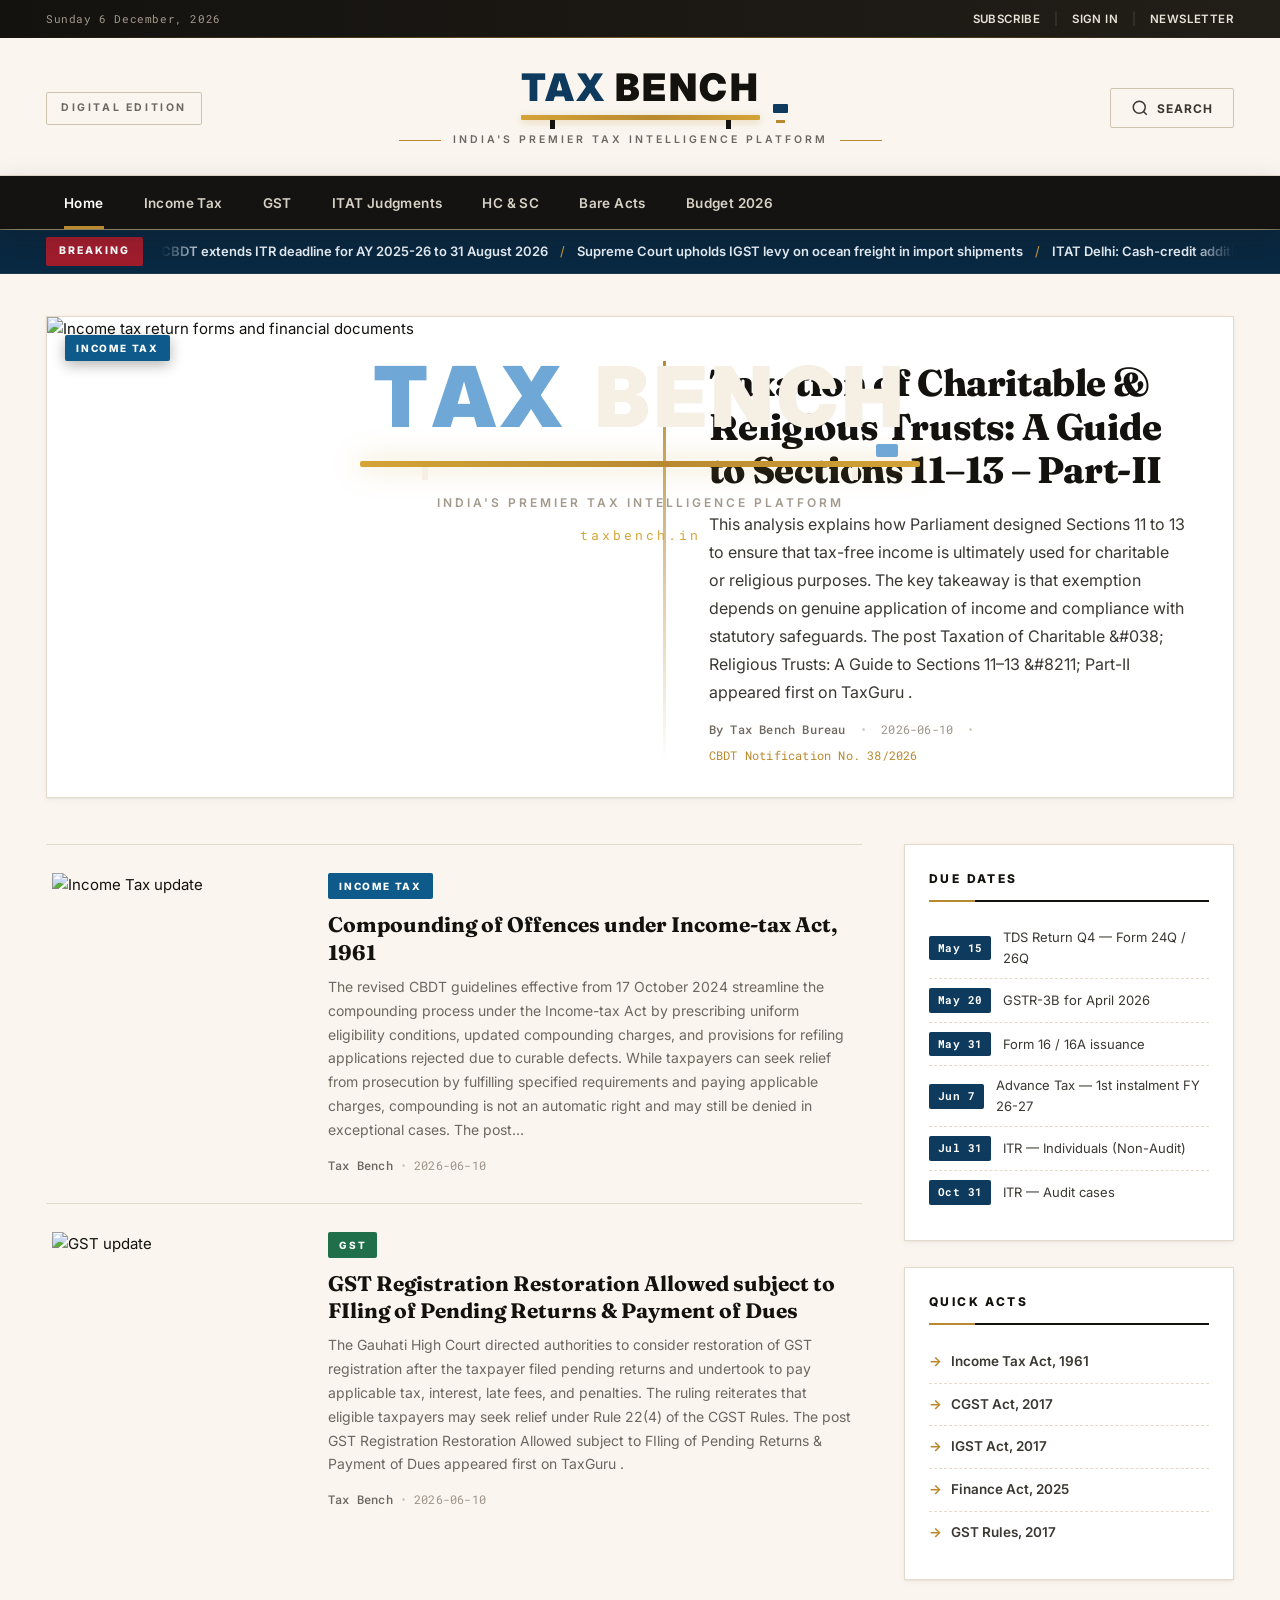
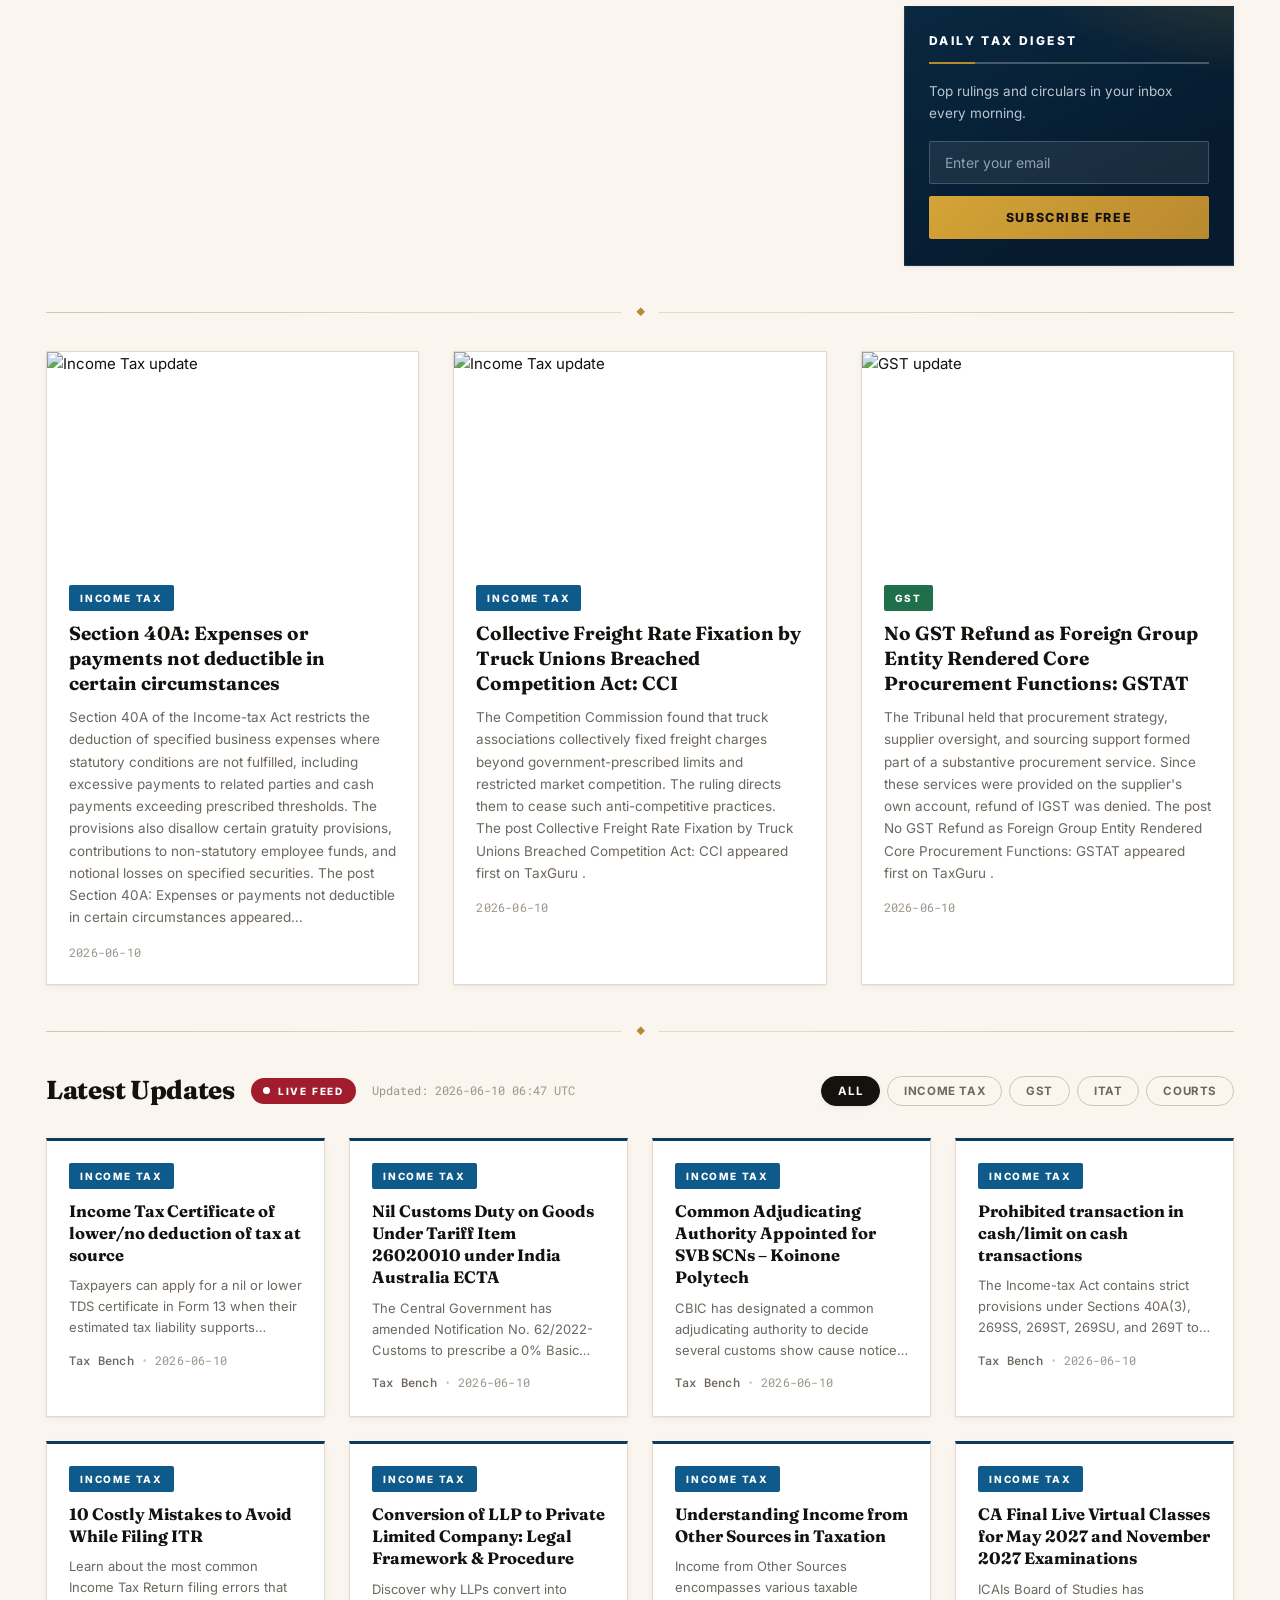
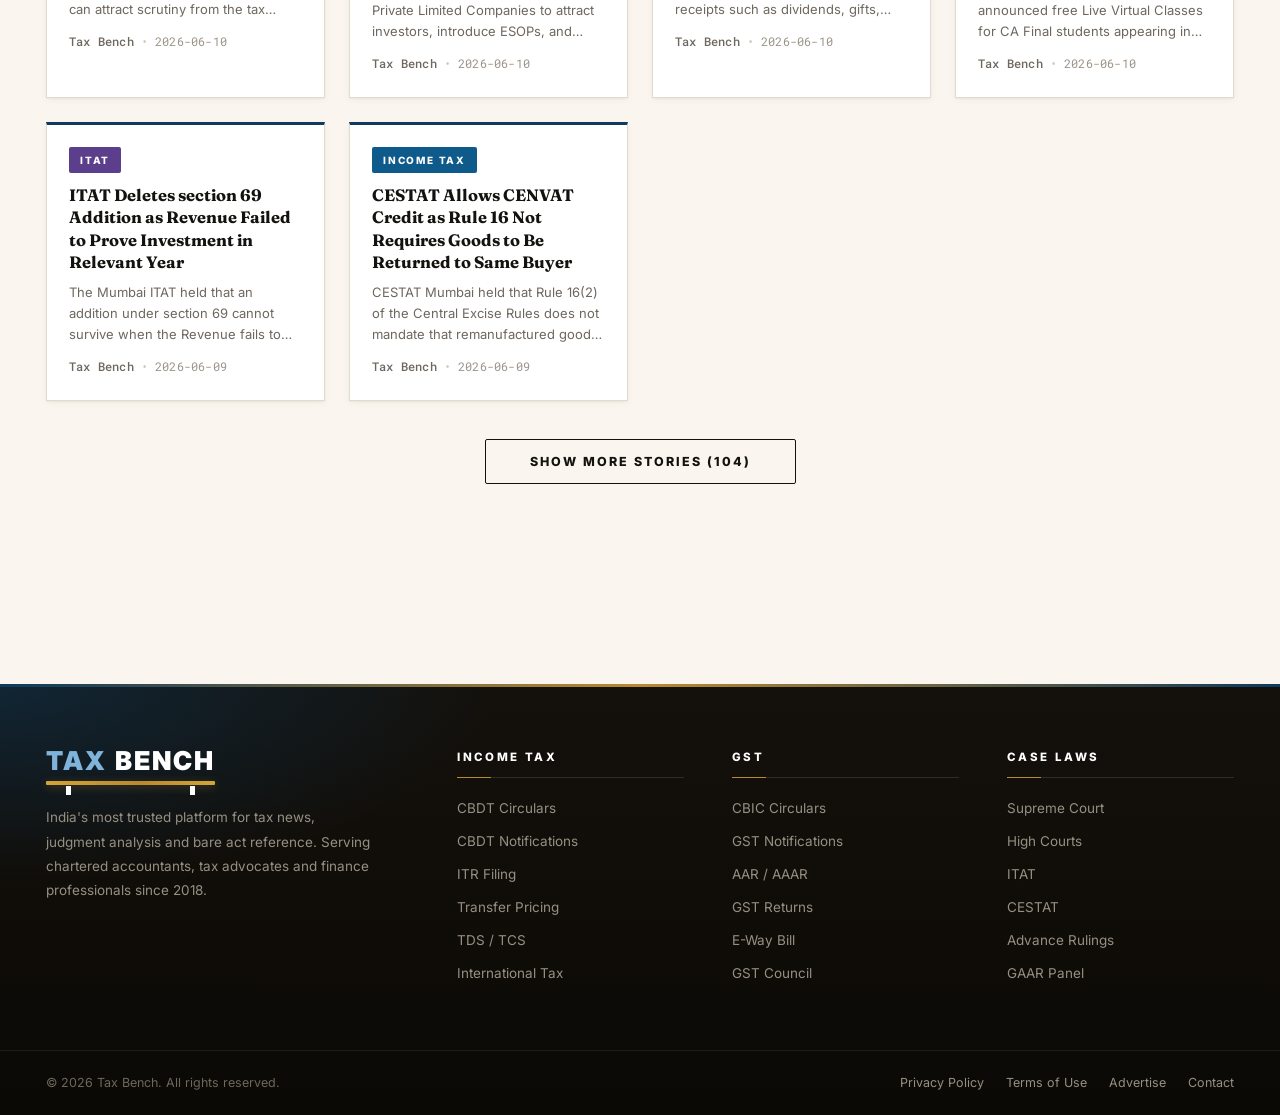
==== commit 7d6b857b: "Rebrand to Tax Bench (taxbench.in) with signature logo + cinematic intro - New 'Bench Mark' logo: TA" ====
--- a/index.html
+++ b/index.html
@@ -3,13 +3,29 @@
 <head>
   <meta charset="UTF-8" />
   <meta name="viewport" content="width=device-width, initial-scale=1.0" />
-  <title>Tax Axis – India's Tax Intelligence Platform</title>
+  <title>Tax Bench – India's Tax Intelligence Platform</title>
+  <meta name="description" content="Tax Bench (taxbench.in) — India's premier tax intelligence platform. Income Tax, GST, ITAT and Court judgments, bare acts and expert editorials." />
+  <link rel="canonical" href="https://taxbench.in/" />
   <link rel="preconnect" href="https://fonts.googleapis.com" />
   <link rel="preconnect" href="https://fonts.gstatic.com" crossorigin />
   <link href="https://fonts.googleapis.com/css2?family=Fraunces:opsz,wght@9..144,500;9..144,600;9..144,700;9..144,800;9..144,900&family=Playfair+Display:ital,wght@0,700;0,900;1,700&family=Inter:wght@400;500;600;700;800;900&family=Roboto+Mono:wght@400;500;700&display=swap" rel="stylesheet" />
   <link rel="stylesheet" href="style.css" />
 </head>
 <body>
+
+  <!-- ── Cinematic Brand Intro ─────────────────────────────── -->
+  <div class="intro" id="js-intro" aria-hidden="true">
+    <div class="intro__stage">
+      <div class="intro__word" id="js-intro-word">
+        <span class="intro__ltr intro__ltr--navy">T</span><span class="intro__ltr intro__ltr--navy">A</span><span class="intro__ltr intro__ltr--navy">X</span><span class="intro__gap"></span><span class="intro__ltr">B</span><span class="intro__ltr">E</span><span class="intro__ltr">N</span><span class="intro__ltr">C</span><span class="intro__ltr">H</span>
+      </div>
+      <div class="intro__seat"><span class="intro__gavel"></span></div>
+      <p class="intro__tag">India's Premier Tax Intelligence Platform</p>
+      <p class="intro__domain">taxbench.in</p>
+    </div>
+    <div class="intro__curtain intro__curtain--l"></div>
+    <div class="intro__curtain intro__curtain--r"></div>
+  </div>
 
   <!-- Utility Bar -->
   <div class="util-bar">
@@ -33,9 +49,11 @@
       </div>
       <div class="masthead__center">
         <a href="#" onclick="showSection('home',null);return false;" class="masthead__logo-link">
-          <div class="logo-split">
-            <div class="logo-split__tax">TAX</div>
-            <div class="logo-split__axis">AXIS</div>
+          <div class="logo-bench" aria-label="Tax Bench">
+            <div class="logo-bench__word">
+              <span class="logo-bench__tax">TAX</span><span class="logo-bench__bench">BENCH</span>
+            </div>
+            <div class="logo-bench__seat"><span class="logo-bench__gavel"></span></div>
           </div>
           <p class="masthead__tagline">India's Premier Tax Intelligence Platform</p>
         </a>
@@ -115,7 +133,7 @@
             <h2 class="lead-story__hed">CBDT Releases New ITR-1 to ITR-6 Forms for AY 2026-27; Capital Gains Schedule Revamped Following Budget 2025 Amendments</h2>
             <p class="lead-story__deck">Income Tax Department notifies all ITR forms for AY 2026-27 with a revamped Schedule CG that separately captures gains on equity instruments before and after July 23, 2024 — the date from which revised rates and holding periods under Finance Act 2025 apply.</p>
             <div class="story-byline">
-              <span class="byline__author">By Tax Axis Bureau</span>
+              <span class="byline__author">By Tax Bench Bureau</span>
               <span class="byline__sep">&nbsp;&bull;&nbsp;</span>
               <time class="byline__time">May 12, 2026, 9:00 AM IST</time>
               <span class="byline__sep">&nbsp;&bull;&nbsp;</span>
@@ -139,7 +157,7 @@
                 <h3 class="h-story__hed">CBDT Notifies Form 10-IEA for Section 115BAC(6) Option; Filing Mandatory Before ITR Due Date</h3>
                 <p class="h-story__deck">Taxpayers carrying on business who wish to opt out of the new default regime for AY 2026-27 must now file the newly notified form by the due date u/s 139(1).</p>
                 <div class="story-byline">
-                  <span class="byline__author">Tax Axis Desk</span>
+                  <span class="byline__author">Tax Bench Desk</span>
                   <span class="byline__sep">&bull;</span>
                   <time>May 11, 2026</time>
                 </div>
@@ -155,7 +173,7 @@
                 <h3 class="h-story__hed">55th GST Council Recommends Decriminalisation: Prosecution Threshold Raised to Rs 3 Crore, Compounding Liberalised</h3>
                 <p class="h-story__deck">Council also recommended zero GST on term life insurance and 5% on health insurance, marking the most significant rate rationalisation in three years.</p>
                 <div class="story-byline">
-                  <span class="byline__author">Tax Axis Bureau</span>
+                  <span class="byline__author">Tax Bench Bureau</span>
                   <span class="byline__sep">&bull;</span>
                   <time>May 9, 2026</time>
                 </div>
@@ -279,7 +297,7 @@
             <span class="story-flag story-flag--blue">Circular</span>
             <h3 class="article-row__hed">CBDT Circular No. 4/2026: Condonation of Delay in Filing Forms 10-IC and 10-ID Available Up to March 2027</h3>
             <p class="article-row__text">The Board has issued Circular No. 4/2026 granting condonation of delay for companies that missed filing Form 10-IC (Section 115BAA) and Form 10-ID (Section 115BAB) for AY 2020-21 onwards. Applications must be made to the jurisdictional PCIT/CIT. No penalty shall be levied where delay is condoned, and consequential refund claims will be processed accordingly. The circular provides much-needed relief to companies that inadvertently missed the original deadline while otherwise meeting the substantive conditions for the concessional tax rate.</p>
-            <div class="story-byline"><span class="byline__author">Tax Axis Desk</span><span class="byline__sep">&bull;</span><time>May 11, 2026</time><span class="byline__sep">&bull;</span><span>Circular No. 4/2026</span></div>
+            <div class="story-byline"><span class="byline__author">Tax Bench Desk</span><span class="byline__sep">&bull;</span><time>May 11, 2026</time><span class="byline__sep">&bull;</span><span>Circular No. 4/2026</span></div>
           </div>
         </article>
 
@@ -289,7 +307,7 @@
             <span class="story-flag story-flag--blue">Notification</span>
             <h3 class="article-row__hed">CBDT Notifies Updated List of Approved Institutions Under Section 80G(5)(vi) for FY 2025-26</h3>
             <p class="article-row__text">The updated list of charitable institutions approved under Section 80G(5)(vi) has been released via Notification No. 42/2026. Donations to these institutions qualify for 50% or 100% deduction, depending on their category. The notification supersedes the provisional approval list and takes effect from FY 2025-26. Donors are advised to verify current approval status on the income tax portal before claiming deductions.</p>
-            <div class="story-byline"><span class="byline__author">Tax Axis Bureau</span><span class="byline__sep">&bull;</span><time>May 9, 2026</time><span class="byline__sep">&bull;</span><span>Notification No. 42/2026</span></div>
+            <div class="story-byline"><span class="byline__author">Tax Bench Bureau</span><span class="byline__sep">&bull;</span><time>May 9, 2026</time><span class="byline__sep">&bull;</span><span>Notification No. 42/2026</span></div>
           </div>
         </article>
 
@@ -309,7 +327,7 @@
             <span class="story-flag story-flag--blue">Compliance</span>
             <h3 class="article-row__hed">ITR Forms for AY 2026-27 Notified: Mandatory VDA Schedule, Foreign Account Disclosure Now in ITR-1</h3>
             <p class="article-row__text">CBDT has notified ITR Forms 1 through 7 for AY 2026-27 via Notification No. 38/2026. Key changes include a new schedule for crypto and virtual digital assets (VDA) in all forms, mandatory disclosure of foreign bank accounts in ITR-1, enhanced Schedule AL reporting, and a dedicated column for Section 115BBH tax on VDA income. The utility software will be available on the income tax portal from June 1, 2026.</p>
-            <div class="story-byline"><span class="byline__author">Tax Axis Bureau</span><span class="byline__sep">&bull;</span><time>Apr 28, 2026</time><span class="byline__sep">&bull;</span><span>Notification No. 38/2026</span></div>
+            <div class="story-byline"><span class="byline__author">Tax Bench Bureau</span><span class="byline__sep">&bull;</span><time>Apr 28, 2026</time><span class="byline__sep">&bull;</span><span>Notification No. 38/2026</span></div>
           </div>
         </article>
 
@@ -319,7 +337,7 @@
             <span class="story-flag story-flag--blue">Transfer Pricing</span>
             <h3 class="article-row__hed">CBDT Draft Rules: Safe Harbour Margins Revised for IT/ITES and Intra-Group Loans Under Rule 10TD</h3>
             <p class="article-row__text">The Board has released draft rules proposing upward revision of safe harbour margins for IT and ITES transactions, with a new category for intra-group loan transactions at MCLR plus 150 basis points. Comments from stakeholders are invited within 30 days. The final rules, once notified, will be applicable from FY 2025-26 onwards and are expected to reduce transfer pricing disputes substantially.</p>
-            <div class="story-byline"><span class="byline__author">Tax Axis Desk</span><span class="byline__sep">&bull;</span><time>Apr 25, 2026</time><span class="byline__sep">&bull;</span><span>Draft Notification</span></div>
+            <div class="story-byline"><span class="byline__author">Tax Bench Desk</span><span class="byline__sep">&bull;</span><time>Apr 25, 2026</time><span class="byline__sep">&bull;</span><span>Draft Notification</span></div>
           </div>
         </article>
 
@@ -341,7 +359,7 @@
             <span class="story-flag story-flag--green">Circular</span>
             <h3 class="article-row__hed">CBIC Circular 231/2026: Comprehensive Clarification on ITC for Canteen Services, Health Insurance and Employee Welfare</h3>
             <p class="article-row__text">Following the Supreme Court's Safari Retreats decision and conflicting AAR rulings, CBIC has issued a comprehensive master circular clarifying GST ITC treatment. Canteen services provided under Factories Act obligation are eligible for ITC. Health insurance for employees in hazardous occupations qualifies. Club memberships and personal use items remain blocked. Leased accommodation is available pro-rata to business use. The circular is intended to arrest further litigation at the pre-adjudication stage.</p>
-            <div class="story-byline"><span class="byline__author">Tax Axis Bureau</span><span class="byline__sep">&bull;</span><time>May 6, 2026</time><span class="byline__sep">&bull;</span><span>Circular No. 231/2026-GST</span></div>
+            <div class="story-byline"><span class="byline__author">Tax Bench Bureau</span><span class="byline__sep">&bull;</span><time>May 6, 2026</time><span class="byline__sep">&bull;</span><span>Circular No. 231/2026-GST</span></div>
           </div>
         </article>
 
@@ -351,7 +369,7 @@
             <span class="story-flag story-flag--green">GST Council</span>
             <h3 class="article-row__hed">55th GST Council: Term Life Insurance Exempt; Health Cover at 5%; Prosecution Bar Raised to Rs 3 Crore</h3>
             <p class="article-row__text">The 55th GST Council recommended zero rate for term life insurance premiums and 5% (without ITC) for health insurance. GST on electric commercial vehicles reduced to 5%. Prosecution threshold under CGST Act raised from Rs 2 crore to Rs 3 crore. An amnesty scheme for demands up to Rs 25 lakh as of April 1, 2026 has been proposed. Clarifications on online gaming taxation and actionable claims are expected in the forthcoming circular.</p>
-            <div class="story-byline"><span class="byline__author">Tax Axis Bureau</span><span class="byline__sep">&bull;</span><time>May 3, 2026</time><span class="byline__sep">&bull;</span><span>Council Press Release</span></div>
+            <div class="story-byline"><span class="byline__author">Tax Bench Bureau</span><span class="byline__sep">&bull;</span><time>May 3, 2026</time><span class="byline__sep">&bull;</span><span>Council Press Release</span></div>
           </div>
         </article>
 
@@ -361,7 +379,7 @@
             <span class="story-flag story-flag--teal">Delhi HC</span>
             <h3 class="article-row__hed">Delhi HC Quashes Provisional Attachment U/S 83 CGST: Third-Party Property Cannot Be Attached Without Direct Nexus</h3>
             <p class="article-row__text">The Delhi High Court held that the power of provisional attachment u/s 83 is drastic and must be exercised strictly against the taxable person whose proceedings are pending. Attaching property of a third party without establishing nexus violates the statute. The Court reiterated that Section 83 cannot be used as a revenue recovery tool and ordered immediate release of the attached property.</p>
-            <div class="story-byline"><span class="byline__author">Tax Axis Desk</span><span class="byline__sep">&bull;</span><time>Apr 30, 2026</time><span class="byline__sep">&bull;</span><span>W.P. 7823/2025</span></div>
+            <div class="story-byline"><span class="byline__author">Tax Bench Desk</span><span class="byline__sep">&bull;</span><time>Apr 30, 2026</time><span class="byline__sep">&bull;</span><span>W.P. 7823/2025</span></div>
           </div>
         </article>
 
@@ -371,7 +389,7 @@
             <span class="story-flag story-flag--green">Compliance</span>
             <h3 class="article-row__hed">GSTR-9 and GSTR-9C for FY 2024-25 Extended to December 31, 2026; Self-Certification Below Rs 5 Crore Retained</h3>
             <p class="article-row__text">CBIC has extended the due date for annual returns and reconciliation statements for FY 2024-25. GSTR-9C self-certification remains available for taxpayers with aggregate turnover below Rs 5 crore. CBIC has also issued a revised format for GSTR-9 incorporating new fields for reporting ITC reversal under Rule 42/43 and HSN-level disclosure for outward supplies above Rs 50 lakh.</p>
-            <div class="story-byline"><span class="byline__author">Tax Axis Bureau</span><span class="byline__sep">&bull;</span><time>Apr 25, 2026</time><span class="byline__sep">&bull;</span><span>Notification No. 22/2026-CT</span></div>
+            <div class="story-byline"><span class="byline__author">Tax Bench Bureau</span><span class="byline__sep">&bull;</span><time>Apr 25, 2026</time><span class="byline__sep">&bull;</span><span>Notification No. 22/2026-CT</span></div>
           </div>
         </article>
 
@@ -1021,9 +1039,11 @@
     <div class="wrap footer__top">
       <div class="footer__brand">
         <div class="footer__logo">
-          <div class="logo-split logo-split--footer">
-            <div class="logo-split__tax">TAX</div>
-            <div class="logo-split__axis">AXIS</div>
+          <div class="logo-bench logo-bench--invert logo-bench--footer" aria-label="Tax Bench">
+            <div class="logo-bench__word">
+              <span class="logo-bench__tax">TAX</span><span class="logo-bench__bench">BENCH</span>
+            </div>
+            <div class="logo-bench__seat"><span class="logo-bench__gavel"></span></div>
           </div>
         </div>
         <p class="footer__about">India's most trusted platform for tax news, judgment analysis and bare act reference. Serving chartered accountants, tax advocates and finance professionals since 2018.</p>
@@ -1064,7 +1084,7 @@
     </div>
     <div class="footer__bottom">
       <div class="wrap footer__bottom-inner">
-        <p>&copy; 2026 Tax Axis. All rights reserved.</p>
+        <p>&copy; 2026 Tax Bench. All rights reserved.</p>
         <nav>
           <a href="#">Privacy Policy</a>
           <a href="#">Terms of Use</a>
@@ -1173,6 +1193,22 @@
     (function () {
       var reduce = window.matchMedia('(prefers-reduced-motion: reduce)').matches;
 
+      // ── Cinematic intro: play once per session, then curtain reveal ──
+      var intro = document.getElementById('js-intro');
+      if (intro) {
+        if (reduce || sessionStorage.getItem('tb_intro_seen')) {
+          intro.remove();
+        } else {
+          sessionStorage.setItem('tb_intro_seen', '1');
+          document.body.classList.add('intro-lock');
+          setTimeout(function () { intro.classList.add('is-done'); }, 2350);
+          setTimeout(function () {
+            intro.remove();
+            document.body.classList.remove('intro-lock');
+          }, 3300);
+        }
+      }
+
       // Duplicate ticker content so the -50% marquee loops seamlessly
       var belt = document.getElementById('js-ticker');
       if (belt && !belt.dataset.looped) {
--- a/style.css
+++ b/style.css
@@ -245,49 +245,74 @@
 }
 .masthead__logo-link:hover .logo-split { box-shadow: var(--shadow-2); }
 
-/* Option 9 — Split-Block Logo (premium cut) */
-.logo-split {
-  display: flex;
+/* ── TAX BENCH — Signature "Bench Mark" Logo ─────────────────
+   The wordmark sits on a gold bench (seat + legs) topped by a
+   gavel block: judicial bench + benchmark, in one mark.        */
+.logo-bench {
+  display: inline-flex;
+  flex-direction: column;
   align-items: stretch;
-  gap: 0;
-  box-shadow: var(--shadow-1);
-  transition: box-shadow var(--dur-2) var(--ease-out), transform var(--dur-2) var(--ease-out);
-}
-.logo-split__tax {
-  background: linear-gradient(135deg, var(--navy) 0%, var(--navy-deep) 100%);
-  color: #fff;
+  transition: transform var(--dur-2) var(--ease-out);
+}
+.masthead__logo-link:hover .logo-bench { transform: translateY(-2px); }
+.logo-bench__word {
   font-family: var(--font-body);
   font-weight: 900;
-  font-size: 30px;
-  letter-spacing: 4px;
-  padding: 12px 20px 12px 24px;
+  font-size: 38px;
+  letter-spacing: 2.5px;
   line-height: 1;
   display: flex;
-  align-items: center;
-  position: relative;
   animation: logoSlideL var(--dur-3) var(--ease-swift) both;
 }
-.logo-split__axis {
-  background: linear-gradient(135deg, #211E19 0%, var(--ink) 100%);
-  color: #fff;
-  font-family: var(--font-body);
-  font-weight: 900;
-  font-size: 30px;
-  letter-spacing: 4px;
-  padding: 12px 24px 12px 20px;
-  line-height: 1;
-  display: flex;
-  align-items: center;
-  position: relative;
-  animation: logoSlideR var(--dur-3) var(--ease-swift) both;
-}
-.logo-split__axis::after {
+.logo-bench__tax {
+  color: var(--navy);
+  padding-right: 8px;
+}
+.logo-bench__bench {
+  color: var(--ink);
+}
+.logo-bench__seat {
+  position: relative;
+  height: 5px;
+  margin-top: 9px;
+  background: linear-gradient(90deg, var(--gold-bright), var(--gold) 55%, var(--gold-bright));
+  border-radius: 1px;
+  box-shadow: 0 2px 8px rgba(185,137,47,.35);
+  animation: ruleGrow var(--dur-3) var(--ease-swift) .25s both;
+}
+/* bench legs */
+.logo-bench__seat::before,
+.logo-bench__seat::after {
   content: '';
   position: absolute;
-  left: 0; top: 0; bottom: 0;
-  width: 2px;
-  background: var(--gold);
-}
+  top: 5px;
+  width: 5px; height: 9px;
+  background: var(--ink);
+}
+.logo-bench__seat::before { left: 12%; }
+.logo-bench__seat::after  { right: 12%; }
+/* gavel block resting on the bench */
+.logo-bench__gavel {
+  position: absolute;
+  right: -28px;
+  top: -11px;
+  width: 15px; height: 9px;
+  background: var(--navy);
+  border-radius: 1px;
+  box-shadow: 0 13px 0 -3px var(--gold);   /* echo block below */
+  animation: fadeIn var(--dur-3) var(--ease-out) .6s both;
+}
+/* Inverted (dark backgrounds: footer) */
+.logo-bench--invert .logo-bench__tax   { color: #7FB3DB; }
+.logo-bench--invert .logo-bench__bench { color: #fff; }
+.logo-bench--invert .logo-bench__seat::before,
+.logo-bench--invert .logo-bench__seat::after { background: #fff; }
+.logo-bench--footer .logo-bench__word { font-size: 26px; letter-spacing: 2px; animation: none; }
+.logo-bench--footer .logo-bench__seat { animation: none; margin-top: 7px; height: 4px; }
+.logo-bench--footer .logo-bench__gavel { display: none; }
+
+/* Legacy split logo (removed) */
+.logo-split { display: none; }
 .masthead__tagline {
   font-size: 10.5px;
   font-weight: 600;
@@ -1500,14 +1525,6 @@
   padding-bottom: 56px;
 }
 .footer__logo { margin-bottom: 20px; }
-.logo-split--footer { box-shadow: none; display: inline-flex; }
-.logo-split--footer .logo-split__tax,
-.logo-split--footer .logo-split__axis {
-  font-size: 21px;
-  padding: 9px 15px;
-  letter-spacing: 2.5px;
-  animation: none;
-}
 .footer__about {
   font-size: 13.5px;
   line-height: 1.8;
@@ -1809,3 +1826,142 @@
 
 /* ── Legacy classes kept for safety ─────────────────────────── */
 .logo-box, .logo-wordmark, .logo-word1, .logo-word2, .logo-sub { display: none; }
+
+/* ════════════════════════════════════════════════════════════
+   CINEMATIC BRAND INTRO — taxbench.in
+   Letters rise from a clipped stage, the gold bench draws in
+   beneath them, the gavel lands, then twin ink curtains part.
+   ════════════════════════════════════════════════════════════ */
+@keyframes introLtr {
+  from { opacity: 0; transform: translateY(110%) rotate(4deg); }
+  to   { opacity: 1; transform: translateY(0) rotate(0); }
+}
+@keyframes introSeat {
+  from { transform: scaleX(0); }
+  to   { transform: scaleX(1); }
+}
+@keyframes introGavel {
+  0%   { opacity: 0; transform: translateY(-34px) rotate(-14deg); }
+  55%  { opacity: 1; transform: translateY(2px) rotate(0); }
+  72%  { transform: translateY(-5px); }
+  100% { opacity: 1; transform: translateY(0); }
+}
+@keyframes introFade {
+  from { opacity: 0; transform: translateY(14px); letter-spacing: 6px; }
+  to   { opacity: 1; transform: translateY(0); letter-spacing: 3px; }
+}
+@keyframes introGlow {
+  from { opacity: 0; }
+  to   { opacity: 1; }
+}
+
+body.intro-lock { overflow: hidden; }
+
+.intro {
+  position: fixed;
+  inset: 0;
+  z-index: 9999;
+  display: flex;
+  align-items: center;
+  justify-content: center;
+}
+.intro__curtain {
+  position: absolute;
+  top: 0; bottom: 0;
+  width: 50.5%;
+  background:
+    radial-gradient(700px 420px at 50% 110%, rgba(14,58,93,.45), transparent 70%),
+    linear-gradient(160deg, #14110C, #0A0805);
+  transition: transform .85s var(--ease-swift);
+}
+.intro__curtain--l { left: 0;  transform-origin: left; }
+.intro__curtain--r { right: 0; transform-origin: right; }
+.intro.is-done .intro__curtain--l { transform: translateX(-101%); }
+.intro.is-done .intro__curtain--r { transform: translateX(101%); }
+
+.intro__stage {
+  position: relative;
+  z-index: 2;
+  display: flex;
+  flex-direction: column;
+  align-items: center;
+  transition: opacity .45s var(--ease-out), transform .45s var(--ease-out);
+}
+.intro.is-done .intro__stage { opacity: 0; transform: scale(.96); }
+
+.intro__word {
+  display: flex;
+  overflow: hidden;
+  padding-bottom: 4px;
+  font-family: var(--font-body);
+  font-weight: 900;
+  font-size: clamp(44px, 8vw, 84px);
+  letter-spacing: 4px;
+  line-height: 1;
+  color: #F5EFE4;
+}
+.intro__ltr {
+  display: inline-block;
+  animation: introLtr .7s var(--ease-swift) both;
+}
+.intro__ltr--navy { color: #6FA8D6; }
+.intro__ltr:nth-child(1) { animation-delay: .10s; }
+.intro__ltr:nth-child(2) { animation-delay: .16s; }
+.intro__ltr:nth-child(3) { animation-delay: .22s; }
+.intro__gap { width: .35em; }
+.intro__ltr:nth-child(5) { animation-delay: .34s; }
+.intro__ltr:nth-child(6) { animation-delay: .40s; }
+.intro__ltr:nth-child(7) { animation-delay: .46s; }
+.intro__ltr:nth-child(8) { animation-delay: .52s; }
+.intro__ltr:nth-child(9) { animation-delay: .58s; }
+
+.intro__seat {
+  position: relative;
+  width: min(64vw, 560px);
+  height: 6px;
+  margin-top: 18px;
+  background: linear-gradient(90deg, var(--gold-bright), var(--gold) 55%, var(--gold-bright));
+  border-radius: 2px;
+  box-shadow: 0 0 26px rgba(212,164,55,.5);
+  transform-origin: center;
+  animation: introSeat .8s var(--ease-swift) .85s both;
+}
+.intro__seat::before,
+.intro__seat::after {
+  content: '';
+  position: absolute;
+  top: 6px;
+  width: 6px; height: 13px;
+  background: #F5EFE4;
+  animation: introGlow .4s var(--ease-out) 1.5s both;
+}
+.intro__seat::before { left: 11%; }
+.intro__seat::after  { right: 11%; }
+
+.intro__gavel {
+  position: absolute;
+  right: 4%;
+  top: -17px;
+  width: 22px; height: 13px;
+  background: #6FA8D6;
+  border-radius: 2px;
+  animation: introGavel .65s var(--ease-swift) 1.45s both;
+}
+
+.intro__tag {
+  margin-top: 26px;
+  font-size: clamp(9px, 1.4vw, 12px);
+  font-weight: 600;
+  letter-spacing: 3px;
+  text-transform: uppercase;
+  color: #A39A8D;
+  animation: introFade .8s var(--ease-out) 1.75s both;
+}
+.intro__domain {
+  margin-top: 12px;
+  font-family: var(--font-mono);
+  font-size: 12.5px;
+  letter-spacing: 2px;
+  color: var(--gold-bright);
+  animation: introFade .8s var(--ease-out) 1.95s both;
+}
